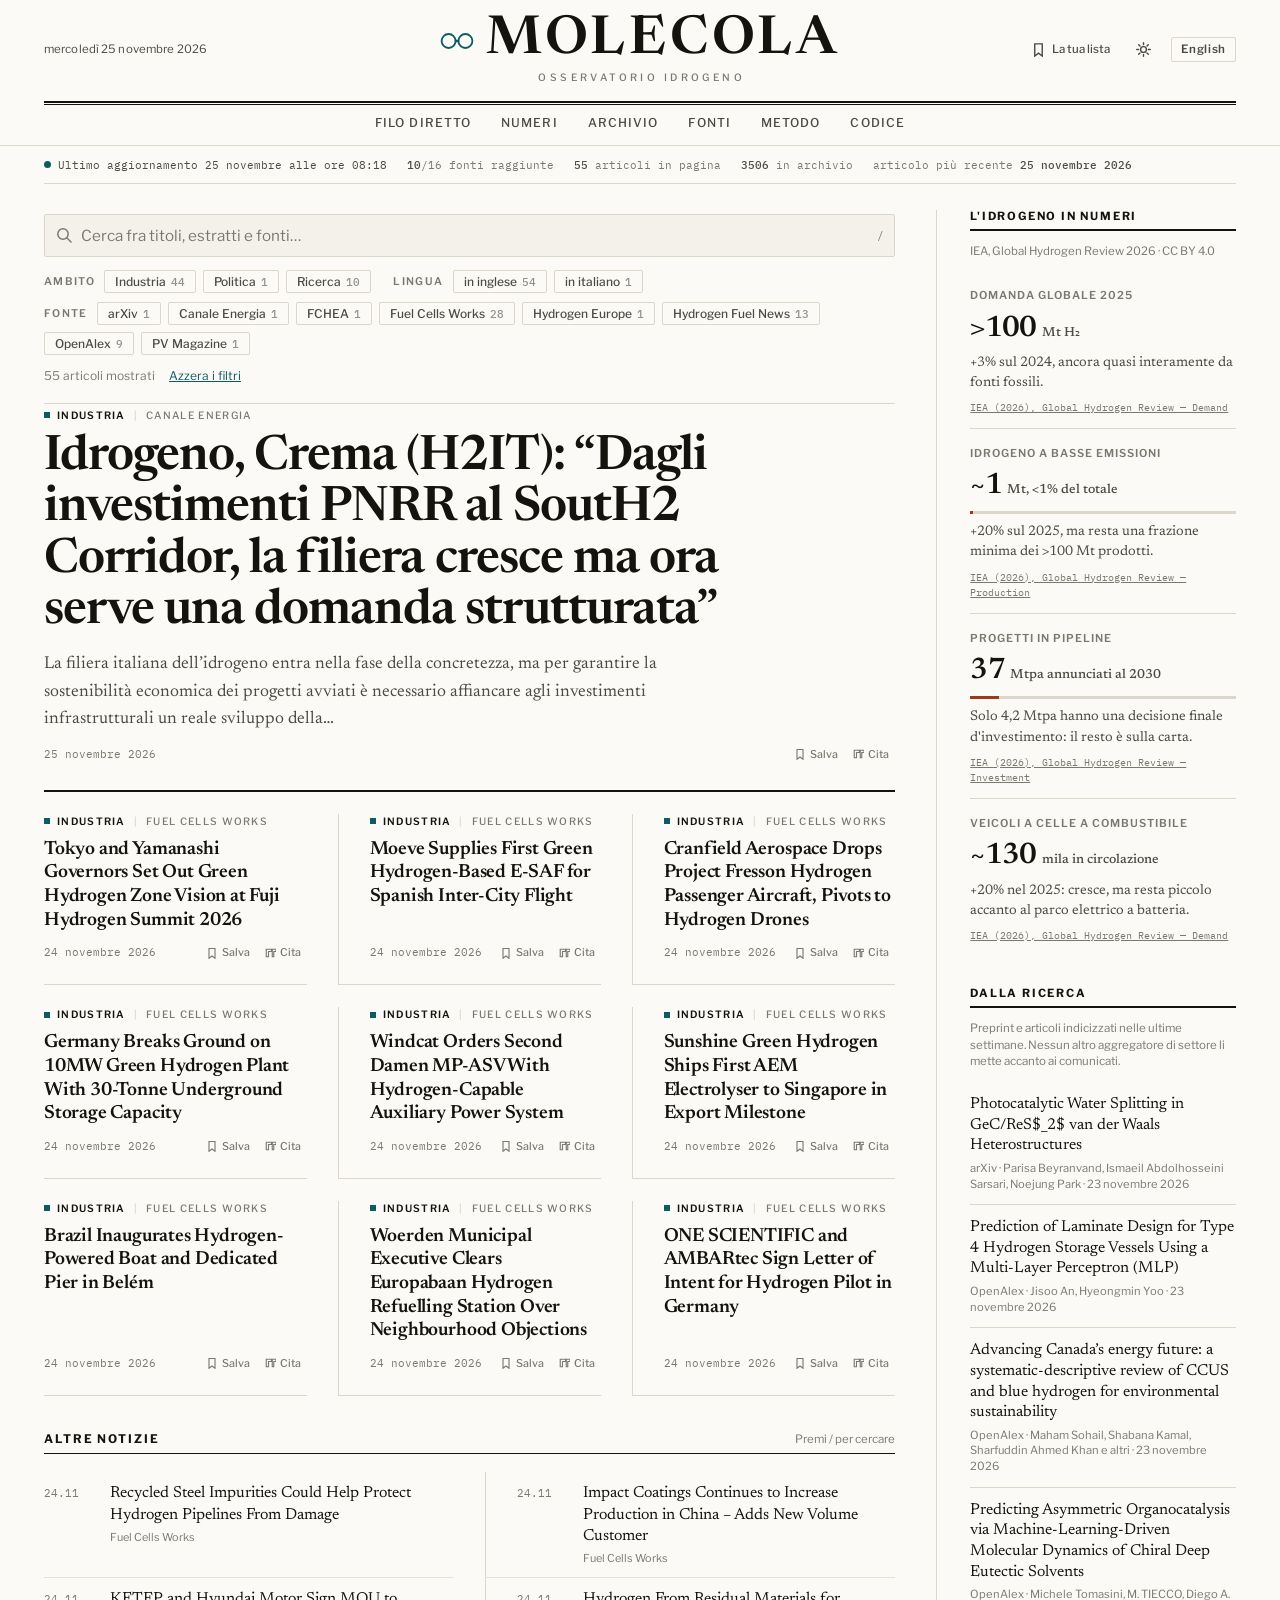
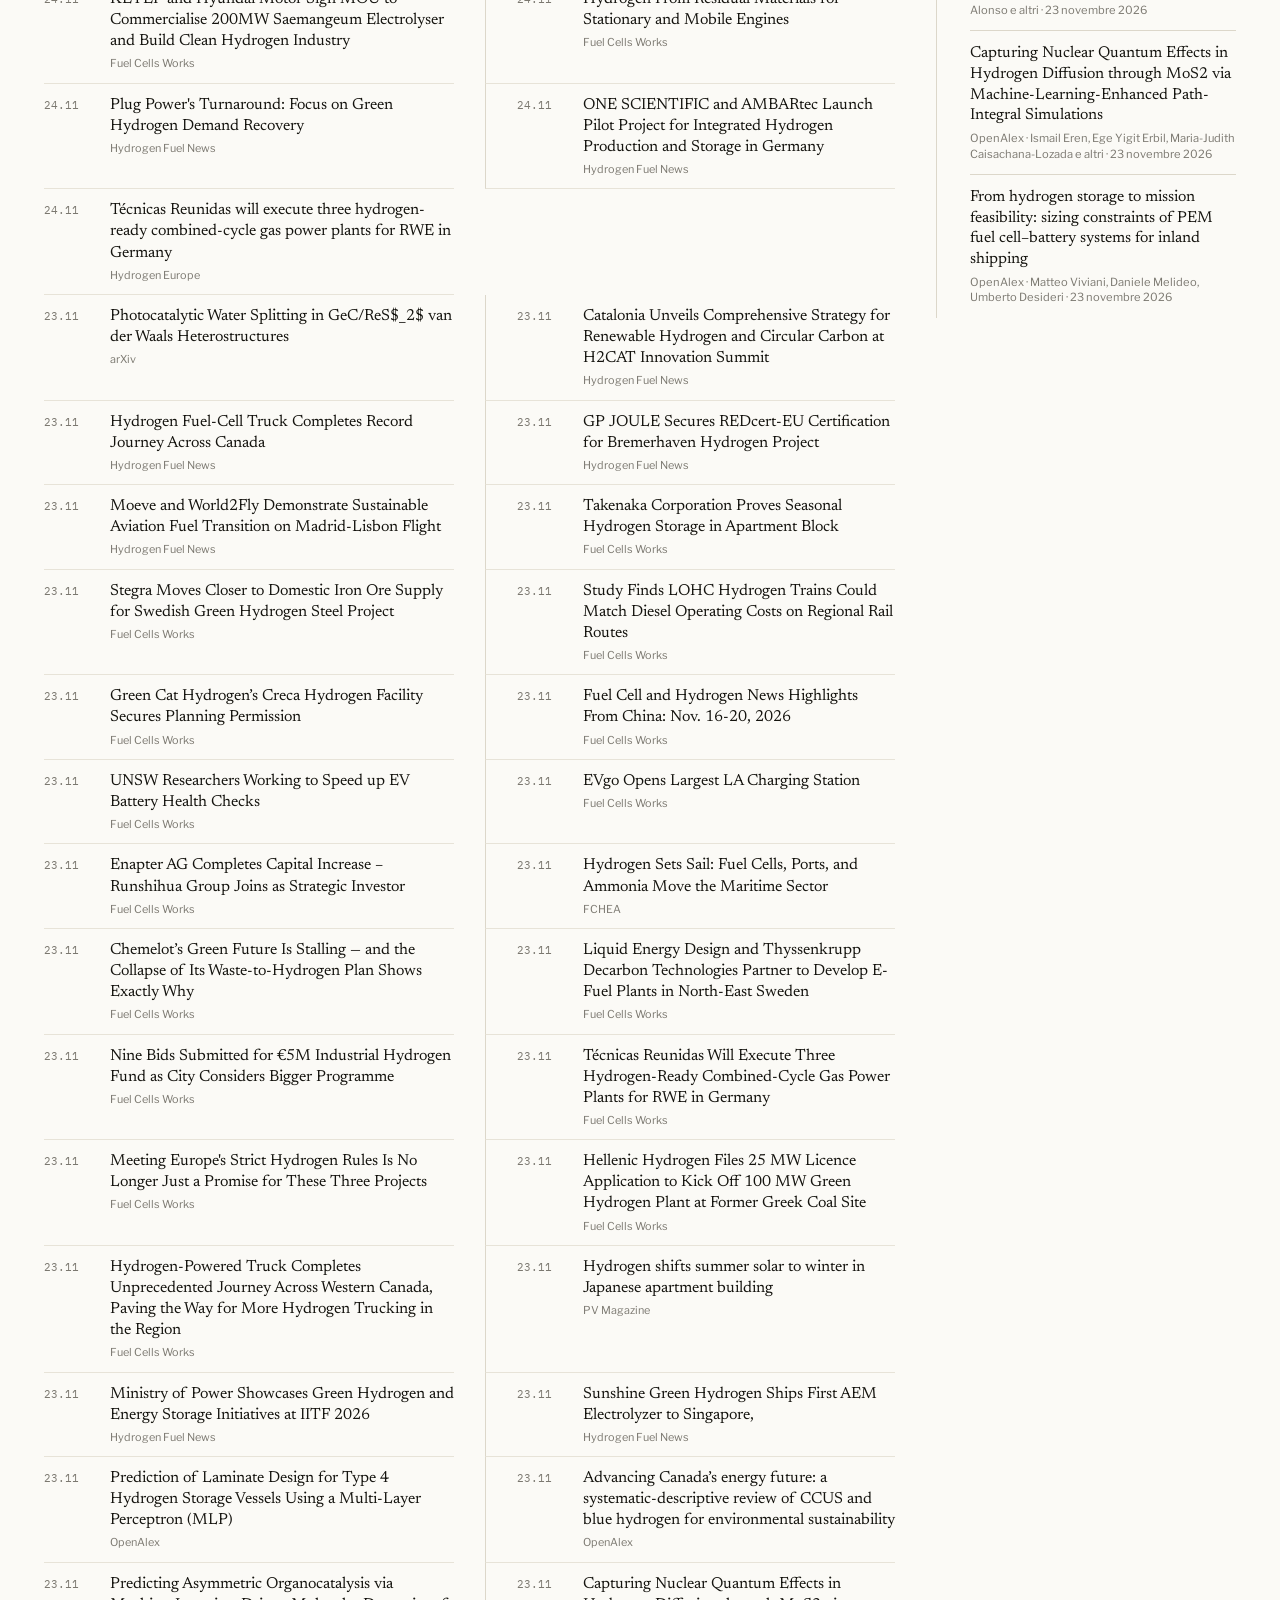
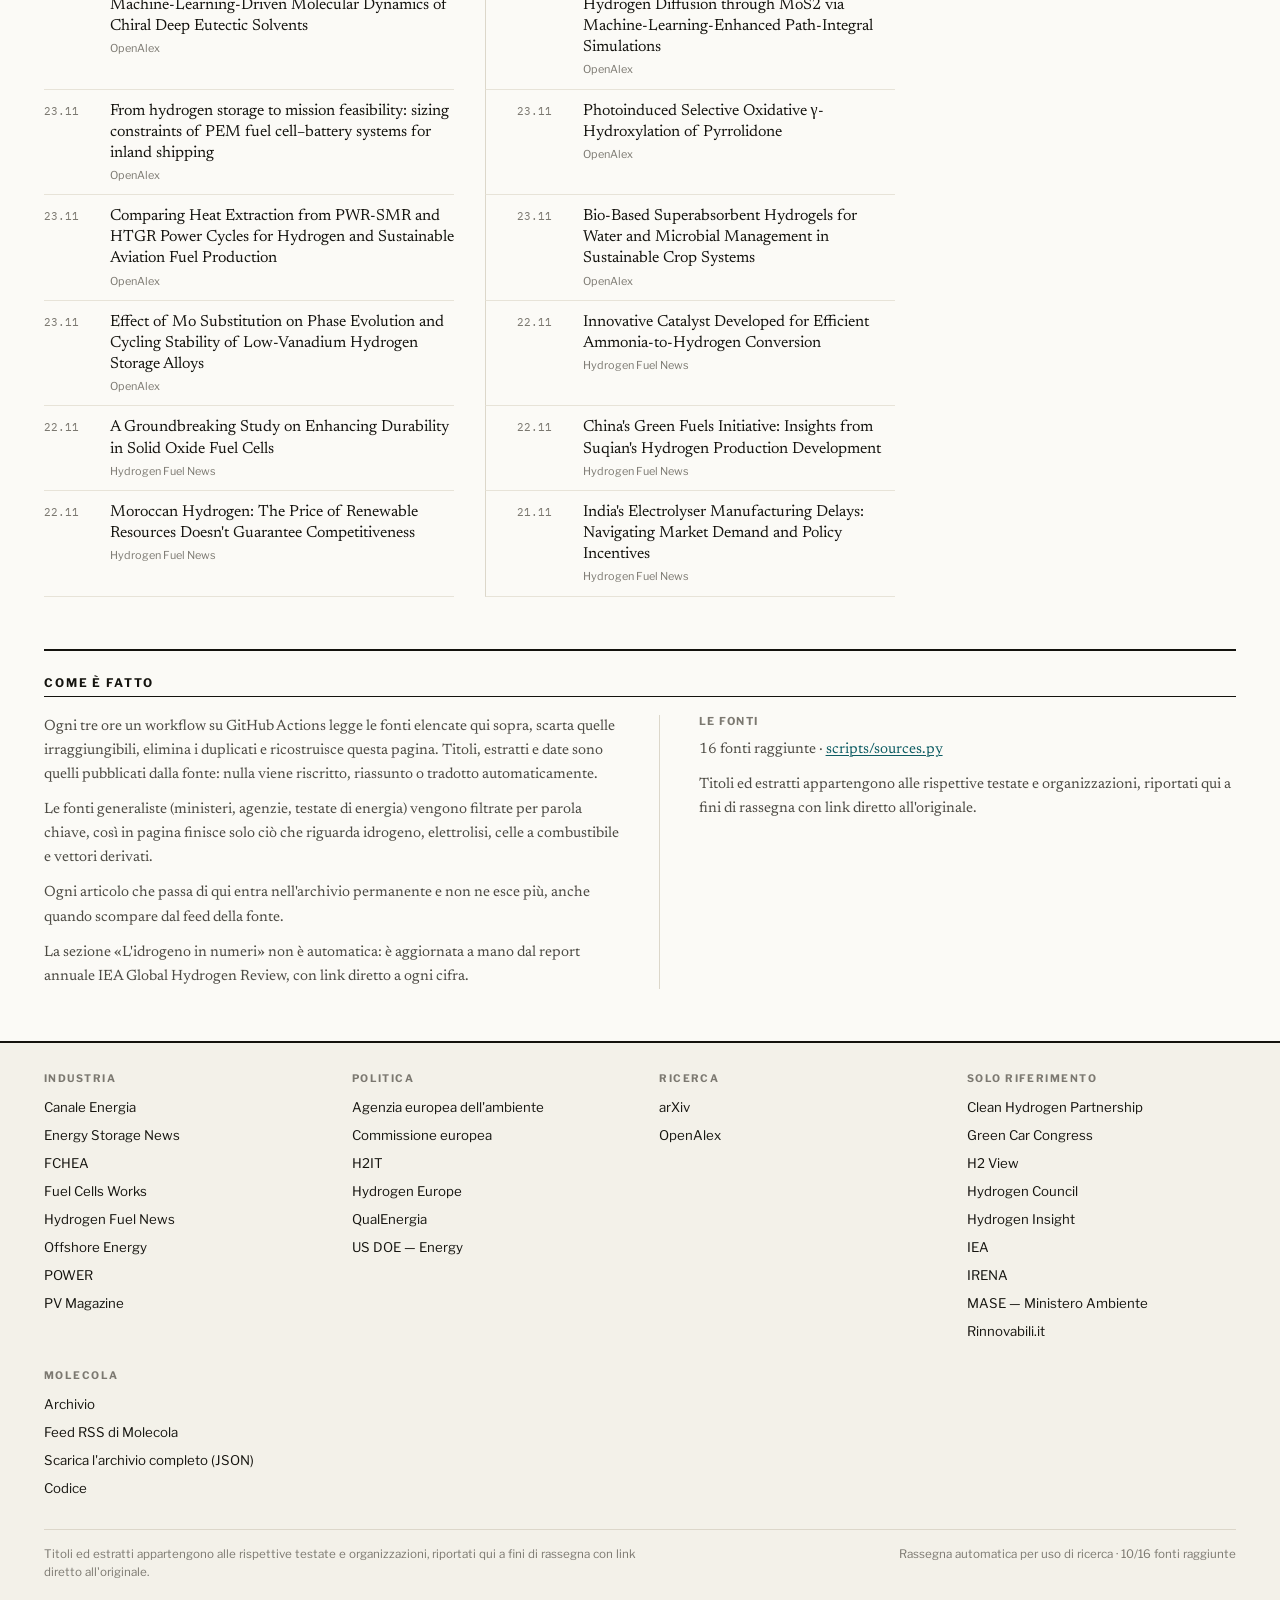
==== index.html @ 1152b5f5 "Aggiornamento automatico" ====
<!DOCTYPE html>
<html lang="it" data-page="home">
<head>
<meta charset="utf-8">
<meta name="viewport" content="width=device-width, initial-scale=1, viewport-fit=cover">
<title>Molecola — Osservatorio idrogeno</title>
<meta name="description" content="Rassegna quotidiana sull&#x27;idrogeno: stampa di settore, fonti istituzionali europee e italiane, preprint di ricerca. Aggregazione automatica, nessun testo generato, link diretto alla fonte.">
<link rel="canonical" href="https://deltadidirac30.github.io/molecola/">
<link rel="alternate" hreflang="it" href="https://deltadidirac30.github.io/molecola/">
<link rel="alternate" hreflang="en" href="https://deltadidirac30.github.io/molecola/en/">
<link rel="alternate" hreflang="x-default" href="https://deltadidirac30.github.io/molecola/">
<link rel="alternate" type="application/rss+xml" title="Molecola" href="feed.xml">
<meta property="og:type" content="website">
<meta property="og:site_name" content="Molecola">
<meta property="og:locale" content="it_IT">
<meta property="og:title" content="Molecola — Osservatorio idrogeno">
<meta property="og:description" content="Rassegna quotidiana sull&#x27;idrogeno: stampa di settore, fonti istituzionali europee e italiane, preprint di ricerca. Aggregazione automatica, nessun testo generato, link diretto alla fonte.">
<meta property="og:url" content="https://deltadidirac30.github.io/molecola/">
<meta property="og:image" content="https://deltadidirac30.github.io/molecola/assets/social.svg">
<meta name="twitter:card" content="summary_large_image">
<meta name="twitter:title" content="Molecola — Osservatorio idrogeno">
<meta name="twitter:description" content="Rassegna quotidiana sull&#x27;idrogeno: stampa di settore, fonti istituzionali europee e italiane, preprint di ricerca. Aggregazione automatica, nessun testo generato, link diretto alla fonte.">
<meta name="twitter:image" content="https://deltadidirac30.github.io/molecola/assets/social.svg">
<meta name="theme-color" content="#FBFAF6" media="(prefers-color-scheme: light)">
<meta name="theme-color" content="#131310" media="(prefers-color-scheme: dark)">
<link rel="icon" href="assets/favicon.svg" type="image/svg+xml">
<link rel="preconnect" href="https://fonts.googleapis.com">
<link rel="preconnect" href="https://fonts.gstatic.com" crossorigin>
<link rel="stylesheet" href="https://fonts.googleapis.com/css2?family=Newsreader:ital,opsz,wght@0,6..72,200..700;1,6..72,200..700&family=Libre+Franklin:wght@400;500;600;700&family=IBM+Plex+Mono:wght@400;500&display=swap">
<link rel="stylesheet" href="assets/site.css">
</head>
<body>
<a class="skip-link" href="#main">Vai al contenuto</a>
<div class="sticky-bar" id="sticky">
  <div class="sticky-inner">
    <a class="sticky-name" href="index.html">Molecola</a>
    <div class="sticky-links">
      <button class="ctrl" type="button" data-action="open-drawer" aria-label="La tua lista">
        <svg viewBox="0 0 16 16" fill="none" stroke="currentColor" stroke-width="1.5" stroke-linecap="round" aria-hidden="true"><path d="M4 2h8v13l-4-3-4 3z"/></svg><span>La tua lista</span><span class="saved-count">0</span></button>
      <button class="ctrl" type="button" data-action="theme" aria-label="Cambia tema"><svg viewBox="0 0 16 16" fill="none" stroke="currentColor" stroke-width="1.5" stroke-linecap="round" aria-hidden="true"><circle cx="8" cy="8" r="3.1"/><path d="M8 .8v2M8 13.2v2M.8 8h2M13.2 8h2M2.9 2.9l1.4 1.4M11.7 11.7l1.4 1.4M13.1 2.9l-1.4 1.4M4.3 11.7l-1.4 1.4"/></svg></button>
    </div>
  </div>
</div>

<header class="masthead">
  <div class="wrap">
    <div class="masthead-top">
      <div class="masthead-side left">
        <span class="dateline">mercoledì 25 novembre 2026</span>
      </div>
      <a class="wordmark" href="index.html">
        <span class="wordmark-row">
          <svg class="wordmark-mark" viewBox="0 0 34 24" aria-hidden="true">
            <circle cx="8.6" cy="12" r="7" fill="none" stroke="currentColor" stroke-width="1.8"/>
            <circle cx="25.4" cy="12" r="7" fill="none" stroke="currentColor" stroke-width="1.8"/>
            <path d="M15.9 12h2.2" stroke="currentColor" stroke-width="2.6" stroke-linecap="round"/>
          </svg>
          <span class="wordmark-name">Molecola</span>
        </span>
        <span class="wordmark-sub">Osservatorio idrogeno</span>
      </a>
      <div class="masthead-side right">
        <button class="ctrl" type="button" data-action="open-drawer">
          <svg viewBox="0 0 16 16" fill="none" stroke="currentColor" stroke-width="1.5" stroke-linecap="round" aria-hidden="true"><path d="M4 2h8v13l-4-3-4 3z"/></svg><span>La tua lista</span><span class="saved-count">0</span></button>
        <button class="ctrl" type="button" data-action="theme" aria-label="Cambia tema"><svg viewBox="0 0 16 16" fill="none" stroke="currentColor" stroke-width="1.5" stroke-linecap="round" aria-hidden="true"><circle cx="8" cy="8" r="3.1"/><path d="M8 .8v2M8 13.2v2M.8 8h2M13.2 8h2M2.9 2.9l1.4 1.4M11.7 11.7l1.4 1.4M13.1 2.9l-1.4 1.4M4.3 11.7l-1.4 1.4"/></svg></button>
        <a class="lang-switch" href="en/index.html" title="Read this page in English">English</a>
      </div>
    </div>
    <div class="masthead-rule"></div>
    <nav class="nav" aria-label="Filo diretto">
        <a href="#wire">Filo diretto</a>
        <a href="#numeri">Numeri</a>
        <a href="archivio/index.html">Archivio</a>
        <a href="#fonti">Fonti</a>
        <a href="#metodo">Metodo</a>
        <a href="https://github.com/deltadidirac30/molecola" target="_blank" rel="noopener">Codice</a>
    </nav>
  </div>
</header>

<div class="wrap"><div class="status">
  <span class="status-live"><span class="live-dot" aria-hidden="true"></span>
    Ultimo aggiornamento
    <time datetime="2026-11-25T08:18:12+00:00" data-localtime>25 novembre 2026 · 08:18 UTC</time></span>
  <span><b>10</b>/16 fonti raggiunte</span>
  <span><b>55</b> articoli in pagina</span>
  <span><b>3506</b> in archivio</span>
  <span>articolo più recente <b>25 novembre 2026</b></span>
  
</div></div>
<main id="main">
  <div class="wrap">
    <div class="front">
      <div id="wire">
        <div class="controls">
  <div class="search-row">
    <svg viewBox="0 0 16 16" fill="none" stroke="currentColor" stroke-width="1.5" stroke-linecap="round" aria-hidden="true"><circle cx="7" cy="7" r="5.2"/><path d="M11 11l4 4"/></svg>
    <input class="search-input" id="search" type="search" autocomplete="off"
           placeholder="Cerca fra titoli, estratti e fonti…" aria-label="Cerca nel filo diretto">
    <span class="search-hint">/</span>
  </div>
  <div class="filters">
    <div class="filter-group"><span class="kicker">Ambito</span><button class="chip" type="button" data-dim="category" data-value="industria" aria-pressed="false">Industria<span class="n">44</span></button><button class="chip" type="button" data-dim="category" data-value="politica" aria-pressed="false">Politica<span class="n">1</span></button><button class="chip" type="button" data-dim="category" data-value="ricerca" aria-pressed="false">Ricerca<span class="n">10</span></button></div>
    <div class="filter-group"><span class="kicker">Lingua</span><button class="chip" type="button" data-dim="lang" data-value="en" aria-pressed="false">in inglese<span class="n">54</span></button><button class="chip" type="button" data-dim="lang" data-value="it" aria-pressed="false">in italiano<span class="n">1</span></button></div>
  </div>
  <div class="filters" style="margin-top:9px">
    <div class="filter-group"><span class="kicker">Fonte</span><button class="chip" type="button" data-dim="source" data-value="arxiv" aria-pressed="false">arXiv<span class="n">1</span></button><button class="chip" type="button" data-dim="source" data-value="canale-energia" aria-pressed="false">Canale Energia<span class="n">1</span></button><button class="chip" type="button" data-dim="source" data-value="fchea" aria-pressed="false">FCHEA<span class="n">1</span></button><button class="chip" type="button" data-dim="source" data-value="fuel-cells-works" aria-pressed="false">Fuel Cells Works<span class="n">28</span></button><button class="chip" type="button" data-dim="source" data-value="hydrogen-europe" aria-pressed="false">Hydrogen Europe<span class="n">1</span></button><button class="chip" type="button" data-dim="source" data-value="hydrogen-fuel-news" aria-pressed="false">Hydrogen Fuel News<span class="n">13</span></button><button class="chip" type="button" data-dim="source" data-value="openalex" aria-pressed="false">OpenAlex<span class="n">9</span></button><button class="chip" type="button" data-dim="source" data-value="pv-magazine" aria-pressed="false">PV Magazine<span class="n">1</span></button></div>
  </div>
  <p class="result-line">
    <span id="result-count">55 articoli mostrati</span>
    <button type="button" data-action="reset-filters">Azzera i filtri</button>
  </p>
</div>
        <div id="filterable">
          <article class="lead" id="item-75ba34f65e915d85" data-id="75ba34f65e915d85" data-searchable data-category="industria" data-source="canale-energia" data-source-name="Canale Energia" data-lang="it" data-date="2026-11-25T07:12:33+00:00" data-title="idrogeno, crema (h2it): “dagli investimenti pnrr al south2 corridor, la filiera cresce ma ora serve una domanda strutturata”">
  <p class="story-kicker"><span class="cat">Industria</span><span class="sep">|</span><span class="src">Canale Energia</span></p>
  <h2><a href="https://www.canaleenergia.com/rubriche/scenari/idrogeno-crema-h2it-investimenti-pnrr-south2-corridor-filiera-cresce-ora-serve-domanda-strutturata/" data-role="title" target="_blank" rel="noopener">Idrogeno, Crema (H2IT): “Dagli investimenti PNRR al SoutH2 Corridor, la filiera cresce ma ora serve una domanda strutturata”</a></h2>
  <p class="excerpt">La filiera italiana dell’idrogeno entra nella fase della concretezza, ma per garantire la sostenibilità economica dei progetti avviati è necessario affiancare agli investimenti infrastrutturali un reale sviluppo della…</p>
  <div class="story-meta"><span>25 novembre 2026</span><span class="story-actions"><button class="act" type="button" data-action="save" aria-pressed="false" title="Salva nella tua lista (resta su questo browser)"><svg viewBox="0 0 16 16" fill="none" stroke="currentColor" stroke-width="1.5" stroke-linecap="round" aria-hidden="true"><path d="M4 2h8v13l-4-3-4 3z"/></svg><span>Salva</span></button><button class="act" type="button" data-action="cite" title="Copia la citazione negli appunti"><svg viewBox="0 0 16 16" fill="none" stroke="currentColor" stroke-width="1.5" stroke-linecap="round" aria-hidden="true"><path d="M3 3h7v3H6v7H3z"/><path d="M11 3h5v3h-3v7h-2z"/></svg><span>Cita</span></button></span></div>
</article>
          <div class="stories">
            <article class="story" id="item-bd9f8968fe4c417e" data-id="bd9f8968fe4c417e" data-searchable data-category="industria" data-source="fuel-cells-works" data-source-name="Fuel Cells Works" data-lang="en" data-date="2026-11-24T18:03:49+00:00" data-title="tokyo and yamanashi governors set out green hydrogen zone vision at fuji hydrogen summit 2026">
  <p class="story-kicker"><span class="cat">Industria</span><span class="sep">|</span><span class="src">Fuel Cells Works</span></p>
  <h3><a href="https://fuelcellsworks.com/2026/11/23/h2/tokyo-and-yamanashi-governors-set-out-green-hydrogen-zone-vision-at-fuji-hydrogen-summit-2026" data-role="title" target="_blank" rel="noopener">Tokyo and Yamanashi Governors Set Out Green Hydrogen Zone Vision at Fuji Hydrogen Summit 2026</a></h3>
  
  <div class="story-meta"><span>24 novembre 2026</span><span class="story-actions"><button class="act" type="button" data-action="save" aria-pressed="false" title="Salva nella tua lista (resta su questo browser)"><svg viewBox="0 0 16 16" fill="none" stroke="currentColor" stroke-width="1.5" stroke-linecap="round" aria-hidden="true"><path d="M4 2h8v13l-4-3-4 3z"/></svg><span>Salva</span></button><button class="act" type="button" data-action="cite" title="Copia la citazione negli appunti"><svg viewBox="0 0 16 16" fill="none" stroke="currentColor" stroke-width="1.5" stroke-linecap="round" aria-hidden="true"><path d="M3 3h7v3H6v7H3z"/><path d="M11 3h5v3h-3v7h-2z"/></svg><span>Cita</span></button></span></div>
</article><article class="story" id="item-6e82e236bb1e1a45" data-id="6e82e236bb1e1a45" data-searchable data-category="industria" data-source="fuel-cells-works" data-source-name="Fuel Cells Works" data-lang="en" data-date="2026-11-24T17:49:00+00:00" data-title="moeve supplies first green hydrogen-based e-saf for spanish inter-city flight">
  <p class="story-kicker"><span class="cat">Industria</span><span class="sep">|</span><span class="src">Fuel Cells Works</span></p>
  <h3><a href="https://fuelcellsworks.com/2026/11/24/h2/moeve-supplies-first-green-hydrogen-based-e-saf-for-spanish-inter-city-flight" data-role="title" target="_blank" rel="noopener">Moeve Supplies First Green Hydrogen-Based E-SAF for Spanish Inter-City Flight</a></h3>
  
  <div class="story-meta"><span>24 novembre 2026</span><span class="story-actions"><button class="act" type="button" data-action="save" aria-pressed="false" title="Salva nella tua lista (resta su questo browser)"><svg viewBox="0 0 16 16" fill="none" stroke="currentColor" stroke-width="1.5" stroke-linecap="round" aria-hidden="true"><path d="M4 2h8v13l-4-3-4 3z"/></svg><span>Salva</span></button><button class="act" type="button" data-action="cite" title="Copia la citazione negli appunti"><svg viewBox="0 0 16 16" fill="none" stroke="currentColor" stroke-width="1.5" stroke-linecap="round" aria-hidden="true"><path d="M3 3h7v3H6v7H3z"/><path d="M11 3h5v3h-3v7h-2z"/></svg><span>Cita</span></button></span></div>
</article><article class="story" id="item-93506dec6b748d24" data-id="93506dec6b748d24" data-searchable data-category="industria" data-source="fuel-cells-works" data-source-name="Fuel Cells Works" data-lang="en" data-date="2026-11-24T17:05:18+00:00" data-title="cranfield aerospace drops project fresson hydrogen passenger aircraft, pivots to hydrogen drones">
  <p class="story-kicker"><span class="cat">Industria</span><span class="sep">|</span><span class="src">Fuel Cells Works</span></p>
  <h3><a href="https://fuelcellsworks.com/2026/11/24/h2/cranfield-aerospace-drops-project-fresson-hydrogen-passenger-aircraft-pivots-to-hydrogen-drones" data-role="title" target="_blank" rel="noopener">Cranfield Aerospace Drops Project Fresson Hydrogen Passenger Aircraft, Pivots to Hydrogen Drones</a></h3>
  
  <div class="story-meta"><span>24 novembre 2026</span><span class="story-actions"><button class="act" type="button" data-action="save" aria-pressed="false" title="Salva nella tua lista (resta su questo browser)"><svg viewBox="0 0 16 16" fill="none" stroke="currentColor" stroke-width="1.5" stroke-linecap="round" aria-hidden="true"><path d="M4 2h8v13l-4-3-4 3z"/></svg><span>Salva</span></button><button class="act" type="button" data-action="cite" title="Copia la citazione negli appunti"><svg viewBox="0 0 16 16" fill="none" stroke="currentColor" stroke-width="1.5" stroke-linecap="round" aria-hidden="true"><path d="M3 3h7v3H6v7H3z"/><path d="M11 3h5v3h-3v7h-2z"/></svg><span>Cita</span></button></span></div>
</article><article class="story" id="item-57890149b05a2f0e" data-id="57890149b05a2f0e" data-searchable data-category="industria" data-source="fuel-cells-works" data-source-name="Fuel Cells Works" data-lang="en" data-date="2026-11-24T16:45:53+00:00" data-title="germany breaks ground on 10mw green hydrogen plant with 30-tonne underground storage capacity">
  <p class="story-kicker"><span class="cat">Industria</span><span class="sep">|</span><span class="src">Fuel Cells Works</span></p>
  <h3><a href="https://fuelcellsworks.com/2026/11/19/electrolyzer/germany-breaks-ground-on-10mw-green-hydrogen-plant-with-30-tonne-underground-storage-capacity" data-role="title" target="_blank" rel="noopener">Germany Breaks Ground on 10MW Green Hydrogen Plant With 30-Tonne Underground Storage Capacity</a></h3>
  
  <div class="story-meta"><span>24 novembre 2026</span><span class="story-actions"><button class="act" type="button" data-action="save" aria-pressed="false" title="Salva nella tua lista (resta su questo browser)"><svg viewBox="0 0 16 16" fill="none" stroke="currentColor" stroke-width="1.5" stroke-linecap="round" aria-hidden="true"><path d="M4 2h8v13l-4-3-4 3z"/></svg><span>Salva</span></button><button class="act" type="button" data-action="cite" title="Copia la citazione negli appunti"><svg viewBox="0 0 16 16" fill="none" stroke="currentColor" stroke-width="1.5" stroke-linecap="round" aria-hidden="true"><path d="M3 3h7v3H6v7H3z"/><path d="M11 3h5v3h-3v7h-2z"/></svg><span>Cita</span></button></span></div>
</article><article class="story" id="item-f573adc5e7a0889d" data-id="f573adc5e7a0889d" data-searchable data-category="industria" data-source="fuel-cells-works" data-source-name="Fuel Cells Works" data-lang="en" data-date="2026-11-24T16:30:23+00:00" data-title="windcat orders second damen mp-asv with hydrogen-capable auxiliary power system">
  <p class="story-kicker"><span class="cat">Industria</span><span class="sep">|</span><span class="src">Fuel Cells Works</span></p>
  <h3><a href="https://fuelcellsworks.com/2026/11/24/h2/windcat-orders-second-damen-mp-asv-with-hydrogen-capable-auxiliary-power-system" data-role="title" target="_blank" rel="noopener">Windcat Orders Second Damen MP-ASV With Hydrogen-Capable Auxiliary Power System</a></h3>
  
  <div class="story-meta"><span>24 novembre 2026</span><span class="story-actions"><button class="act" type="button" data-action="save" aria-pressed="false" title="Salva nella tua lista (resta su questo browser)"><svg viewBox="0 0 16 16" fill="none" stroke="currentColor" stroke-width="1.5" stroke-linecap="round" aria-hidden="true"><path d="M4 2h8v13l-4-3-4 3z"/></svg><span>Salva</span></button><button class="act" type="button" data-action="cite" title="Copia la citazione negli appunti"><svg viewBox="0 0 16 16" fill="none" stroke="currentColor" stroke-width="1.5" stroke-linecap="round" aria-hidden="true"><path d="M3 3h7v3H6v7H3z"/><path d="M11 3h5v3h-3v7h-2z"/></svg><span>Cita</span></button></span></div>
</article><article class="story" id="item-dc5998d32ada00de" data-id="dc5998d32ada00de" data-searchable data-category="industria" data-source="fuel-cells-works" data-source-name="Fuel Cells Works" data-lang="en" data-date="2026-11-24T16:25:13+00:00" data-title="sunshine green hydrogen ships first aem electrolyser to singapore in export milestone">
  <p class="story-kicker"><span class="cat">Industria</span><span class="sep">|</span><span class="src">Fuel Cells Works</span></p>
  <h3><a href="https://fuelcellsworks.com/2026/11/24/clean-energy/sunshine-green-hydrogen-ships-first-aem-electrolyser-to-singapore-in-export-milestone" data-role="title" target="_blank" rel="noopener">Sunshine Green Hydrogen Ships First AEM Electrolyser to Singapore in Export Milestone</a></h3>
  
  <div class="story-meta"><span>24 novembre 2026</span><span class="story-actions"><button class="act" type="button" data-action="save" aria-pressed="false" title="Salva nella tua lista (resta su questo browser)"><svg viewBox="0 0 16 16" fill="none" stroke="currentColor" stroke-width="1.5" stroke-linecap="round" aria-hidden="true"><path d="M4 2h8v13l-4-3-4 3z"/></svg><span>Salva</span></button><button class="act" type="button" data-action="cite" title="Copia la citazione negli appunti"><svg viewBox="0 0 16 16" fill="none" stroke="currentColor" stroke-width="1.5" stroke-linecap="round" aria-hidden="true"><path d="M3 3h7v3H6v7H3z"/><path d="M11 3h5v3h-3v7h-2z"/></svg><span>Cita</span></button></span></div>
</article><article class="story" id="item-086d4a7d2b4fbfe3" data-id="086d4a7d2b4fbfe3" data-searchable data-category="industria" data-source="fuel-cells-works" data-source-name="Fuel Cells Works" data-lang="en" data-date="2026-11-24T16:02:10+00:00" data-title="brazil inaugurates hydrogen-powered boat and dedicated pier in belém">
  <p class="story-kicker"><span class="cat">Industria</span><span class="sep">|</span><span class="src">Fuel Cells Works</span></p>
  <h3><a href="https://fuelcellsworks.com/2026/11/24/electrolyzer/brazil-inaugurates-hydrogen-powered-boat-and-dedicated-pier-in-belem" data-role="title" target="_blank" rel="noopener">Brazil Inaugurates Hydrogen-Powered Boat and Dedicated Pier in Belém</a></h3>
  
  <div class="story-meta"><span>24 novembre 2026</span><span class="story-actions"><button class="act" type="button" data-action="save" aria-pressed="false" title="Salva nella tua lista (resta su questo browser)"><svg viewBox="0 0 16 16" fill="none" stroke="currentColor" stroke-width="1.5" stroke-linecap="round" aria-hidden="true"><path d="M4 2h8v13l-4-3-4 3z"/></svg><span>Salva</span></button><button class="act" type="button" data-action="cite" title="Copia la citazione negli appunti"><svg viewBox="0 0 16 16" fill="none" stroke="currentColor" stroke-width="1.5" stroke-linecap="round" aria-hidden="true"><path d="M3 3h7v3H6v7H3z"/><path d="M11 3h5v3h-3v7h-2z"/></svg><span>Cita</span></button></span></div>
</article><article class="story" id="item-5b95eab288826b1b" data-id="5b95eab288826b1b" data-searchable data-category="industria" data-source="fuel-cells-works" data-source-name="Fuel Cells Works" data-lang="en" data-date="2026-11-24T15:52:52+00:00" data-title="woerden municipal executive clears europabaan hydrogen refuelling station over neighbourhood objections">
  <p class="story-kicker"><span class="cat">Industria</span><span class="sep">|</span><span class="src">Fuel Cells Works</span></p>
  <h3><a href="https://fuelcellsworks.com/2026/11/23/electrolyzer/woerden-municipal-executive-clears-europabaan-hydrogen-refuelling-station-over-neighbourhood-objections" data-role="title" target="_blank" rel="noopener">Woerden Municipal Executive Clears Europabaan Hydrogen Refuelling Station Over Neighbourhood Objections</a></h3>
  
  <div class="story-meta"><span>24 novembre 2026</span><span class="story-actions"><button class="act" type="button" data-action="save" aria-pressed="false" title="Salva nella tua lista (resta su questo browser)"><svg viewBox="0 0 16 16" fill="none" stroke="currentColor" stroke-width="1.5" stroke-linecap="round" aria-hidden="true"><path d="M4 2h8v13l-4-3-4 3z"/></svg><span>Salva</span></button><button class="act" type="button" data-action="cite" title="Copia la citazione negli appunti"><svg viewBox="0 0 16 16" fill="none" stroke="currentColor" stroke-width="1.5" stroke-linecap="round" aria-hidden="true"><path d="M3 3h7v3H6v7H3z"/><path d="M11 3h5v3h-3v7h-2z"/></svg><span>Cita</span></button></span></div>
</article><article class="story" id="item-a0286188224b4f83" data-id="a0286188224b4f83" data-searchable data-category="industria" data-source="fuel-cells-works" data-source-name="Fuel Cells Works" data-lang="en" data-date="2026-11-24T15:42:16+00:00" data-title="one scientific and ambartec sign letter of intent for hydrogen pilot in germany">
  <p class="story-kicker"><span class="cat">Industria</span><span class="sep">|</span><span class="src">Fuel Cells Works</span></p>
  <h3><a href="https://fuelcellsworks.com/2026/11/19/h2/one-scientific-and-ambartec-sign-letter-of-intent-for-hydrogen-pilot-in-germany" data-role="title" target="_blank" rel="noopener">ONE SCIENTIFIC and AMBARtec Sign Letter of Intent for Hydrogen Pilot in Germany</a></h3>
  
  <div class="story-meta"><span>24 novembre 2026</span><span class="story-actions"><button class="act" type="button" data-action="save" aria-pressed="false" title="Salva nella tua lista (resta su questo browser)"><svg viewBox="0 0 16 16" fill="none" stroke="currentColor" stroke-width="1.5" stroke-linecap="round" aria-hidden="true"><path d="M4 2h8v13l-4-3-4 3z"/></svg><span>Salva</span></button><button class="act" type="button" data-action="cite" title="Copia la citazione negli appunti"><svg viewBox="0 0 16 16" fill="none" stroke="currentColor" stroke-width="1.5" stroke-linecap="round" aria-hidden="true"><path d="M3 3h7v3H6v7H3z"/><path d="M11 3h5v3h-3v7h-2z"/></svg><span>Cita</span></button></span></div>
</article>
          </div>
          <div class="section-head" style="margin-top:14px">
            <h2>Altre notizie</h2>
            <span class="note">Premi / per cercare</span>
          </div>
          <h3 class="day-head">Ieri</h3><div class="digest"><article class="digest-item" id="item-419452ceaaf1ba3f" data-id="419452ceaaf1ba3f" data-searchable data-category="industria" data-source="fuel-cells-works" data-source-name="Fuel Cells Works" data-lang="en" data-date="2026-11-24T15:30:47+00:00" data-title="recycled steel impurities could help protect hydrogen pipelines from damage">
  <span class="digest-date">24.11</span>
  <div>
    <p class="digest-title"><a href="https://fuelcellsworks.com/2026/11/22/h2/recycled-steel-impurities-could-help-protect-hydrogen-pipelines-from-damage" data-role="title" target="_blank" rel="noopener">Recycled Steel Impurities Could Help Protect Hydrogen Pipelines From Damage</a></p>
    <span class="digest-src">Fuel Cells Works</span>
  </div>
</article><article class="digest-item" id="item-97239d425e7812e0" data-id="97239d425e7812e0" data-searchable data-category="industria" data-source="fuel-cells-works" data-source-name="Fuel Cells Works" data-lang="en" data-date="2026-11-24T15:25:48+00:00" data-title="impact coatings continues to increase production in china – adds new volume customer">
  <span class="digest-date">24.11</span>
  <div>
    <p class="digest-title"><a href="https://fuelcellsworks.com/2026/11/24/clean-technology/impact-coatings-continues-to-increase-production-in-china-adds-new-volume-cu" data-role="title" target="_blank" rel="noopener">Impact Coatings Continues to Increase Production in China – Adds New Volume Customer</a></p>
    <span class="digest-src">Fuel Cells Works</span>
  </div>
</article><article class="digest-item" id="item-013eebe2f0ac125d" data-id="013eebe2f0ac125d" data-searchable data-category="industria" data-source="fuel-cells-works" data-source-name="Fuel Cells Works" data-lang="en" data-date="2026-11-24T15:03:09+00:00" data-title="ketep and hyundai motor sign mou to commercialise 200mw saemangeum electrolyser and build clean hydrogen industry">
  <span class="digest-date">24.11</span>
  <div>
    <p class="digest-title"><a href="https://fuelcellsworks.com/2026/11/23/h2/ketep-and-hyundai-motor-sign-mou-to-commercialise-200mw-saemangeum-electrolyser-and-build-clean-hydrogen-industry" data-role="title" target="_blank" rel="noopener">KETEP and Hyundai Motor Sign MOU to Commercialise 200MW Saemangeum Electrolyser and Build Clean Hydrogen Industry</a></p>
    <span class="digest-src">Fuel Cells Works</span>
  </div>
</article><article class="digest-item" id="item-b8ed0e4aaaeb42eb" data-id="b8ed0e4aaaeb42eb" data-searchable data-category="industria" data-source="fuel-cells-works" data-source-name="Fuel Cells Works" data-lang="en" data-date="2026-11-24T14:17:08+00:00" data-title="hydrogen from residual materials for stationary and mobile engines">
  <span class="digest-date">24.11</span>
  <div>
    <p class="digest-title"><a href="https://fuelcellsworks.com/2026/11/10/h2/hydrogen-from-residual-materials-for-stationary-and-mobile-engines" data-role="title" target="_blank" rel="noopener">Hydrogen From Residual Materials for Stationary and Mobile Engines</a></p>
    <span class="digest-src">Fuel Cells Works</span>
  </div>
</article><article class="digest-item" id="item-f618a1e57b4e878f" data-id="f618a1e57b4e878f" data-searchable data-category="industria" data-source="hydrogen-fuel-news" data-source-name="Hydrogen Fuel News" data-lang="en" data-date="2026-11-24T11:08:19+00:00" data-title="plug power&#x27;s turnaround: focus on green hydrogen demand recovery">
  <span class="digest-date">24.11</span>
  <div>
    <p class="digest-title"><a href="http://www.hydrogenfuelnews.com/plug-power-s-turnaround-focus-on-green-hydrogen-demand-recovery/8577150/" data-role="title" target="_blank" rel="noopener">Plug Power&#x27;s Turnaround: Focus on Green Hydrogen Demand Recovery</a></p>
    <span class="digest-src">Hydrogen Fuel News</span>
  </div>
</article><article class="digest-item" id="item-447e9086f0ca8801" data-id="447e9086f0ca8801" data-searchable data-category="industria" data-source="hydrogen-fuel-news" data-source-name="Hydrogen Fuel News" data-lang="en" data-date="2026-11-24T11:05:54+00:00" data-title="one scientific and ambartec launch pilot project for integrated hydrogen production and storage in germany">
  <span class="digest-date">24.11</span>
  <div>
    <p class="digest-title"><a href="http://www.hydrogenfuelnews.com/one-scientific-and-ambartec-launch-pilot-project-for-integrated-hydrogen-product/8577148/" data-role="title" target="_blank" rel="noopener">ONE SCIENTIFIC and AMBARtec Launch Pilot Project for Integrated Hydrogen Production and Storage in Germany</a></p>
    <span class="digest-src">Hydrogen Fuel News</span>
  </div>
</article><article class="digest-item" id="item-5fc197f420cd4fac" data-id="5fc197f420cd4fac" data-searchable data-category="politica" data-source="hydrogen-europe" data-source-name="Hydrogen Europe" data-lang="en" data-date="2026-11-24T08:50:07+00:00" data-title="técnicas reunidas will execute three hydrogen-ready combined-cycle gas power plants for rwe in germany">
  <span class="digest-date">24.11</span>
  <div>
    <p class="digest-title"><a href="https://hydrogeneurope.eu/tecnicas-reunidas-will-execute-three-hydrogen-ready-combined-cycle-gas-power-plants-for-rwe-in-germany/" data-role="title" target="_blank" rel="noopener">Técnicas Reunidas will execute three hydrogen-ready combined-cycle gas power plants for RWE in Germany</a></p>
    <span class="digest-src">Hydrogen Europe</span>
  </div>
</article></div><h3 class="day-head">Questa settimana</h3><div class="digest"><article class="digest-item" id="item-a300b3711bac5bc3" data-id="a300b3711bac5bc3" data-searchable data-category="ricerca" data-source="arxiv" data-source-name="arXiv" data-lang="en" data-date="2026-11-23T23:02:11+00:00" data-title="photocatalytic water splitting in gec/res$_2$ van der waals heterostructures">
  <span class="digest-date">23.11</span>
  <div>
    <p class="digest-title"><a href="https://arxiv.org/abs/2611.31672v1" data-role="title" target="_blank" rel="noopener">Photocatalytic Water Splitting in GeC/ReS$_2$ van der Waals Heterostructures</a></p>
    <span class="digest-src">arXiv</span>
  </div>
</article><article class="digest-item" id="item-012b02a299ccfc9b" data-id="012b02a299ccfc9b" data-searchable data-category="industria" data-source="hydrogen-fuel-news" data-source-name="Hydrogen Fuel News" data-lang="en" data-date="2026-11-23T22:07:29+00:00" data-title="catalonia unveils comprehensive strategy for renewable hydrogen and circular carbon at h2cat innovation summit">
  <span class="digest-date">23.11</span>
  <div>
    <p class="digest-title"><a href="http://www.hydrogenfuelnews.com/catalonia-unveils-comprehensive-strategy-for-renewable-hydrogen-and-circular-car/8577145/" data-role="title" target="_blank" rel="noopener">Catalonia Unveils Comprehensive Strategy for Renewable Hydrogen and Circular Carbon at H2CAT Innovation Summit</a></p>
    <span class="digest-src">Hydrogen Fuel News</span>
  </div>
</article><article class="digest-item" id="item-d65df91067a43c4a" data-id="d65df91067a43c4a" data-searchable data-category="industria" data-source="hydrogen-fuel-news" data-source-name="Hydrogen Fuel News" data-lang="en" data-date="2026-11-23T22:06:24+00:00" data-title="hydrogen fuel-cell truck completes record journey across canada">
  <span class="digest-date">23.11</span>
  <div>
    <p class="digest-title"><a href="http://www.hydrogenfuelnews.com/hydrogen-fuel-cell-truck-completes-record-journey-across-canada/8577143/" data-role="title" target="_blank" rel="noopener">Hydrogen Fuel-Cell Truck Completes Record Journey Across Canada</a></p>
    <span class="digest-src">Hydrogen Fuel News</span>
  </div>
</article><article class="digest-item" id="item-453a72dbce9672d4" data-id="453a72dbce9672d4" data-searchable data-category="industria" data-source="hydrogen-fuel-news" data-source-name="Hydrogen Fuel News" data-lang="en" data-date="2026-11-23T22:06:13+00:00" data-title="gp joule secures redcert-eu certification for bremerhaven hydrogen project">
  <span class="digest-date">23.11</span>
  <div>
    <p class="digest-title"><a href="http://www.hydrogenfuelnews.com/gp-joule-secures-redcert-eu-certification-for-bremerhaven-hydrogen-project/8577142/" data-role="title" target="_blank" rel="noopener">GP JOULE Secures REDcert-EU Certification for Bremerhaven Hydrogen Project</a></p>
    <span class="digest-src">Hydrogen Fuel News</span>
  </div>
</article><article class="digest-item" id="item-5d96e3ee625ce6d6" data-id="5d96e3ee625ce6d6" data-searchable data-category="industria" data-source="hydrogen-fuel-news" data-source-name="Hydrogen Fuel News" data-lang="en" data-date="2026-11-23T22:05:18+00:00" data-title="moeve and world2fly demonstrate sustainable aviation fuel transition on madrid-lisbon flight">
  <span class="digest-date">23.11</span>
  <div>
    <p class="digest-title"><a href="http://www.hydrogenfuelnews.com/moeve-and-world2fly-demonstrate-sustainable-aviation-fuel-transition-on-madrid-l/8577141/" data-role="title" target="_blank" rel="noopener">Moeve and World2Fly Demonstrate Sustainable Aviation Fuel Transition on Madrid-Lisbon Flight</a></p>
    <span class="digest-src">Hydrogen Fuel News</span>
  </div>
</article><article class="digest-item" id="item-cd75eca1aad19421" data-id="cd75eca1aad19421" data-searchable data-category="industria" data-source="fuel-cells-works" data-source-name="Fuel Cells Works" data-lang="en" data-date="2026-11-23T18:07:51+00:00" data-title="takenaka corporation proves seasonal hydrogen storage in apartment block">
  <span class="digest-date">23.11</span>
  <div>
    <p class="digest-title"><a href="https://fuelcellsworks.com/2026/11/22/electrolyzer/takenaka-corporation-proves-seasonal-hydrogen-storage-in-apartment-block" data-role="title" target="_blank" rel="noopener">Takenaka Corporation Proves Seasonal Hydrogen Storage in Apartment Block</a></p>
    <span class="digest-src">Fuel Cells Works</span>
  </div>
</article><article class="digest-item" id="item-fed9e750f28db144" data-id="fed9e750f28db144" data-searchable data-category="industria" data-source="fuel-cells-works" data-source-name="Fuel Cells Works" data-lang="en" data-date="2026-11-23T18:00:14+00:00" data-title="stegra moves closer to domestic iron ore supply for swedish green hydrogen steel project">
  <span class="digest-date">23.11</span>
  <div>
    <p class="digest-title"><a href="https://fuelcellsworks.com/2026/11/23/h2/stegra-moves-closer-to-domestic-iron-ore-supply-for-swedish-green-hydrogen-steel-project" data-role="title" target="_blank" rel="noopener">Stegra Moves Closer to Domestic Iron Ore Supply for Swedish Green Hydrogen Steel Project</a></p>
    <span class="digest-src">Fuel Cells Works</span>
  </div>
</article><article class="digest-item" id="item-01a1cf54ddb8efb5" data-id="01a1cf54ddb8efb5" data-searchable data-category="industria" data-source="fuel-cells-works" data-source-name="Fuel Cells Works" data-lang="en" data-date="2026-11-23T17:52:18+00:00" data-title="study finds lohc hydrogen trains could match diesel operating costs on regional rail routes">
  <span class="digest-date">23.11</span>
  <div>
    <p class="digest-title"><a href="https://fuelcellsworks.com/2026/11/23/fuel-cells/study-finds-lohc-hydrogen-trains-could-match-diesel-operating-costs-on-regional-rail-routes" data-role="title" target="_blank" rel="noopener">Study Finds LOHC Hydrogen Trains Could Match Diesel Operating Costs on Regional Rail Routes</a></p>
    <span class="digest-src">Fuel Cells Works</span>
  </div>
</article><article class="digest-item" id="item-fe81758cb59b5178" data-id="fe81758cb59b5178" data-searchable data-category="industria" data-source="fuel-cells-works" data-source-name="Fuel Cells Works" data-lang="en" data-date="2026-11-23T17:45:37+00:00" data-title="green cat hydrogen’s creca hydrogen facility secures planning permission">
  <span class="digest-date">23.11</span>
  <div>
    <p class="digest-title"><a href="https://fuelcellsworks.com/2026/11/23/electrolyzer/green-cat-hydrogen-s-creca-hydrogen-facility-secures-planning-permission" data-role="title" target="_blank" rel="noopener">Green Cat Hydrogen’s Creca Hydrogen Facility Secures Planning Permission</a></p>
    <span class="digest-src">Fuel Cells Works</span>
  </div>
</article><article class="digest-item" id="item-12157b5a62ee9bfc" data-id="12157b5a62ee9bfc" data-searchable data-category="industria" data-source="fuel-cells-works" data-source-name="Fuel Cells Works" data-lang="en" data-date="2026-11-23T17:11:56+00:00" data-title="fuel cell and hydrogen news highlights from china: nov. 16-20, 2026">
  <span class="digest-date">23.11</span>
  <div>
    <p class="digest-title"><a href="https://fuelcellsworks.com/2026/11/21/clean-energy/fuel-cell-and-hydrogen-news-highlights-from-china-nov-16-20-2026" data-role="title" target="_blank" rel="noopener">Fuel Cell and Hydrogen News Highlights From China: Nov. 16-20, 2026</a></p>
    <span class="digest-src">Fuel Cells Works</span>
  </div>
</article><article class="digest-item" id="item-ac411dae827c9c41" data-id="ac411dae827c9c41" data-searchable data-category="industria" data-source="fuel-cells-works" data-source-name="Fuel Cells Works" data-lang="en" data-date="2026-11-23T17:09:14+00:00" data-title="unsw researchers working to speed up ev battery health checks">
  <span class="digest-date">23.11</span>
  <div>
    <p class="digest-title"><a href="https://fuelcellsworks.com/2026/11/22/battery/unsw-researchers-working-to-speed-up-ev-battery-health-checks" data-role="title" target="_blank" rel="noopener">UNSW Researchers Working to Speed up EV Battery Health Checks</a></p>
    <span class="digest-src">Fuel Cells Works</span>
  </div>
</article><article class="digest-item" id="item-1e5bdcd37ee4052e" data-id="1e5bdcd37ee4052e" data-searchable data-category="industria" data-source="fuel-cells-works" data-source-name="Fuel Cells Works" data-lang="en" data-date="2026-11-23T17:02:45+00:00" data-title="evgo opens largest la charging station">
  <span class="digest-date">23.11</span>
  <div>
    <p class="digest-title"><a href="https://fuelcellsworks.com/2026/11/22/electric/evgo-opens-largest-la-charging-station" data-role="title" target="_blank" rel="noopener">EVgo Opens Largest LA Charging Station</a></p>
    <span class="digest-src">Fuel Cells Works</span>
  </div>
</article><article class="digest-item" id="item-5c88fbf3ea84efd7" data-id="5c88fbf3ea84efd7" data-searchable data-category="industria" data-source="fuel-cells-works" data-source-name="Fuel Cells Works" data-lang="en" data-date="2026-11-23T17:01:23+00:00" data-title="enapter ag completes capital increase – runshihua group joins as strategic investor">
  <span class="digest-date">23.11</span>
  <div>
    <p class="digest-title"><a href="https://fuelcellsworks.com/2026/11/23/electrolyzer/enapter-ag-completes-capital-increase-runshihua-group-joins-as-strategic-investor" data-role="title" target="_blank" rel="noopener">Enapter AG Completes Capital Increase – Runshihua Group Joins as Strategic Investor</a></p>
    <span class="digest-src">Fuel Cells Works</span>
  </div>
</article><article class="digest-item" id="item-616ebc253dbdc3d4" data-id="616ebc253dbdc3d4" data-searchable data-category="industria" data-source="fchea" data-source-name="FCHEA" data-lang="en" data-date="2026-11-23T16:29:40+00:00" data-title="hydrogen sets sail: fuel cells, ports, and ammonia move the maritime sector">
  <span class="digest-date">23.11</span>
  <div>
    <p class="digest-title"><a href="https://fchea.org/hydrogen-sets-sail-fuel-cells-ports-and-ammonia-move-the-maritime-sector/" data-role="title" target="_blank" rel="noopener">Hydrogen Sets Sail: Fuel Cells, Ports, and Ammonia Move the Maritime Sector</a></p>
    <span class="digest-src">FCHEA</span>
  </div>
</article><article class="digest-item" id="item-faf1011d13b2fe11" data-id="faf1011d13b2fe11" data-searchable data-category="industria" data-source="fuel-cells-works" data-source-name="Fuel Cells Works" data-lang="en" data-date="2026-11-23T15:02:23+00:00" data-title="chemelot’s green future is stalling — and the collapse of its waste-to-hydrogen plan shows exactly why">
  <span class="digest-date">23.11</span>
  <div>
    <p class="digest-title"><a href="https://fuelcellsworks.com/2026/11/22/h2/chemelot-s-green-future-is-stalling-and-the-collapse-of-its-waste-to-hydrogen-plan-shows-exactly-why" data-role="title" target="_blank" rel="noopener">Chemelot’s Green Future Is Stalling — and the Collapse of Its Waste-to-Hydrogen Plan Shows Exactly Why</a></p>
    <span class="digest-src">Fuel Cells Works</span>
  </div>
</article><article class="digest-item" id="item-03155afdb717a5c7" data-id="03155afdb717a5c7" data-searchable data-category="industria" data-source="fuel-cells-works" data-source-name="Fuel Cells Works" data-lang="en" data-date="2026-11-23T14:53:57+00:00" data-title="liquid energy design and thyssenkrupp decarbon technologies partner to develop e-fuel plants in north-east sweden">
  <span class="digest-date">23.11</span>
  <div>
    <p class="digest-title"><a href="https://fuelcellsworks.com/2026/11/23/clean-energy/liquid-energy-design-and-thyssenkrupp-decarbon-technologies-partner-to-develop-e-fuel-plants-in-north-east-sweden" data-role="title" target="_blank" rel="noopener">Liquid Energy Design and Thyssenkrupp Decarbon Technologies Partner to Develop E-Fuel Plants in North-East Sweden</a></p>
    <span class="digest-src">Fuel Cells Works</span>
  </div>
</article><article class="digest-item" id="item-79d80facf244b7e8" data-id="79d80facf244b7e8" data-searchable data-category="industria" data-source="fuel-cells-works" data-source-name="Fuel Cells Works" data-lang="en" data-date="2026-11-23T14:42:58+00:00" data-title="nine bids submitted for €5m industrial hydrogen fund as city considers bigger programme">
  <span class="digest-date">23.11</span>
  <div>
    <p class="digest-title"><a href="https://fuelcellsworks.com/2026/11/22/h2/nine-bids-submitted-for-5m-industrial-hydrogen-fund-as-city-considers-bigger-programme" data-role="title" target="_blank" rel="noopener">Nine Bids Submitted for €5M Industrial Hydrogen Fund as City Considers Bigger Programme</a></p>
    <span class="digest-src">Fuel Cells Works</span>
  </div>
</article><article class="digest-item" id="item-3d9fed61bcefa2eb" data-id="3d9fed61bcefa2eb" data-searchable data-category="industria" data-source="fuel-cells-works" data-source-name="Fuel Cells Works" data-lang="en" data-date="2026-11-23T14:34:09+00:00" data-title="técnicas reunidas will execute three hydrogen-ready combined-cycle gas power plants for rwe in germany">
  <span class="digest-date">23.11</span>
  <div>
    <p class="digest-title"><a href="https://fuelcellsworks.com/2026/11/23/h2/tecnicas-reunidas-will-execute-three-hydrogen-ready-combined-cycle-gas-power-plants-for-rwe-in-germany" data-role="title" target="_blank" rel="noopener">Técnicas Reunidas Will Execute Three Hydrogen-Ready Combined-Cycle Gas Power Plants for RWE in Germany</a></p>
    <span class="digest-src">Fuel Cells Works</span>
  </div>
</article><article class="digest-item" id="item-04910ae21f6a222d" data-id="04910ae21f6a222d" data-searchable data-category="industria" data-source="fuel-cells-works" data-source-name="Fuel Cells Works" data-lang="en" data-date="2026-11-23T14:08:16+00:00" data-title="meeting europe&#x27;s strict hydrogen rules is no longer just a promise for these three projects">
  <span class="digest-date">23.11</span>
  <div>
    <p class="digest-title"><a href="https://fuelcellsworks.com/2026/11/21/h2/meeting-europe-s-strict-hydrogen-rules-is-no-longer-just-a-promise-for-these-three-projects" data-role="title" target="_blank" rel="noopener">Meeting Europe&#x27;s Strict Hydrogen Rules Is No Longer Just a Promise for These Three Projects</a></p>
    <span class="digest-src">Fuel Cells Works</span>
  </div>
</article><article class="digest-item" id="item-bf57670941f13fca" data-id="bf57670941f13fca" data-searchable data-category="industria" data-source="fuel-cells-works" data-source-name="Fuel Cells Works" data-lang="en" data-date="2026-11-23T13:48:36+00:00" data-title="hellenic hydrogen files 25 mw licence application to kick off 100 mw green hydrogen plant at former greek coal site">
  <span class="digest-date">23.11</span>
  <div>
    <p class="digest-title"><a href="https://fuelcellsworks.com/2026/11/21/h2/hellenic-hydrogen-files-25-mw-licence-application-to-kick-off-100-mw-green-hydrogen-plant-at-former-greek-coal-site" data-role="title" target="_blank" rel="noopener">Hellenic Hydrogen Files 25 MW Licence Application to Kick Off 100 MW Green Hydrogen Plant at Former Greek Coal Site</a></p>
    <span class="digest-src">Fuel Cells Works</span>
  </div>
</article><article class="digest-item" id="item-4a718536ef12bd0f" data-id="4a718536ef12bd0f" data-searchable data-category="industria" data-source="fuel-cells-works" data-source-name="Fuel Cells Works" data-lang="en" data-date="2026-11-23T13:33:23+00:00" data-title="hydrogen-powered truck completes unprecedented journey across western canada, paving the way for more hydrogen trucking in the region">
  <span class="digest-date">23.11</span>
  <div>
    <p class="digest-title"><a href="https://fuelcellsworks.com/2026/11/23/fuel-cells/hydrogen-powered-truck-completes-unprecedented-journey-across-western-canada-paving-the-way-for-more-hydrogen-trucking-in-the-region" data-role="title" target="_blank" rel="noopener">Hydrogen-Powered Truck Completes Unprecedented Journey Across Western Canada, Paving the Way for More Hydrogen Trucking in the Region</a></p>
    <span class="digest-src">Fuel Cells Works</span>
  </div>
</article><article class="digest-item" id="item-f5ac16e2092d116e" data-id="f5ac16e2092d116e" data-searchable data-category="industria" data-source="pv-magazine" data-source-name="PV Magazine" data-lang="en" data-date="2026-11-23T09:15:00+00:00" data-title="hydrogen shifts summer solar to winter in japanese apartment building">
  <span class="digest-date">23.11</span>
  <div>
    <p class="digest-title"><a href="https://www.pv-magazine.com/2026/11/23/hydrogen-shifts-summer-solar-to-winter-in-japanese-apartment-building/" data-role="title" target="_blank" rel="noopener">Hydrogen shifts summer solar to winter in Japanese apartment building</a></p>
    <span class="digest-src">PV Magazine</span>
  </div>
</article><article class="digest-item" id="item-1b357960c560c5f3" data-id="1b357960c560c5f3" data-searchable data-category="industria" data-source="hydrogen-fuel-news" data-source-name="Hydrogen Fuel News" data-lang="en" data-date="2026-11-23T09:10:24+00:00" data-title="ministry of power showcases green hydrogen and energy storage initiatives at iitf 2026">
  <span class="digest-date">23.11</span>
  <div>
    <p class="digest-title"><a href="http://www.hydrogenfuelnews.com/ministry-of-power-showcases-green-hydrogen-and-energy-storage-initiatives-at-iit/8577140/" data-role="title" target="_blank" rel="noopener">Ministry of Power Showcases Green Hydrogen and Energy Storage Initiatives at IITF 2026</a></p>
    <span class="digest-src">Hydrogen Fuel News</span>
  </div>
</article><article class="digest-item" id="item-dceb074c039c18d2" data-id="dceb074c039c18d2" data-searchable data-category="industria" data-source="hydrogen-fuel-news" data-source-name="Hydrogen Fuel News" data-lang="en" data-date="2026-11-23T09:06:08+00:00" data-title="sunshine green hydrogen ships first aem electrolyzer to singapore,">
  <span class="digest-date">23.11</span>
  <div>
    <p class="digest-title"><a href="http://www.hydrogenfuelnews.com/sunshine-green-hydrogen-ships-first-aem-electrolyzer-to-singapore-marking-a-mile/8577136/" data-role="title" target="_blank" rel="noopener">Sunshine Green Hydrogen Ships First AEM Electrolyzer to Singapore,</a></p>
    <span class="digest-src">Hydrogen Fuel News</span>
  </div>
</article><article class="digest-item" id="item-de7fbb212fd954cc" data-id="de7fbb212fd954cc" data-searchable data-category="ricerca" data-source="openalex" data-source-name="OpenAlex" data-lang="en" data-date="2026-11-23T00:00:00+00:00" data-title="prediction of laminate design for type 4 hydrogen storage vessels using a multi-layer perceptron (mlp)">
  <span class="digest-date">23.11</span>
  <div>
    <p class="digest-title"><a href="https://doi.org/10.3795/ksme-a.2026.50.11.909" data-role="title" target="_blank" rel="noopener">Prediction of Laminate Design for Type 4 Hydrogen Storage Vessels Using a Multi-Layer Perceptron (MLP)</a></p>
    <span class="digest-src">OpenAlex</span>
  </div>
</article><article class="digest-item" id="item-69566a618f0d69cc" data-id="69566a618f0d69cc" data-searchable data-category="ricerca" data-source="openalex" data-source-name="OpenAlex" data-lang="en" data-date="2026-11-23T00:00:00+00:00" data-title="advancing canada’s energy future: a systematic-descriptive review of ccus and blue hydrogen for environmental sustainability">
  <span class="digest-date">23.11</span>
  <div>
    <p class="digest-title"><a href="https://doi.org/10.20517/cf.2026.109" data-role="title" target="_blank" rel="noopener">Advancing Canada’s energy future: a systematic-descriptive review of CCUS and blue hydrogen for environmental sustainability</a></p>
    <span class="digest-src">OpenAlex</span>
  </div>
</article><article class="digest-item" id="item-d6c69e22c3ce4608" data-id="d6c69e22c3ce4608" data-searchable data-category="ricerca" data-source="openalex" data-source-name="OpenAlex" data-lang="en" data-date="2026-11-23T00:00:00+00:00" data-title="predicting asymmetric organocatalysis via machine-learning-driven molecular dynamics of chiral deep eutectic solvents">
  <span class="digest-date">23.11</span>
  <div>
    <p class="digest-title"><a href="https://doi.org/10.1007/s40820-026-02358-7" data-role="title" target="_blank" rel="noopener">Predicting Asymmetric Organocatalysis via Machine-Learning-Driven Molecular Dynamics of Chiral Deep Eutectic Solvents</a></p>
    <span class="digest-src">OpenAlex</span>
  </div>
</article><article class="digest-item" id="item-bafcc34d7f9722d9" data-id="bafcc34d7f9722d9" data-searchable data-category="ricerca" data-source="openalex" data-source-name="OpenAlex" data-lang="en" data-date="2026-11-23T00:00:00+00:00" data-title="capturing nuclear quantum effects in hydrogen diffusion through mos2 via machine-learning-enhanced path-integral simulations">
  <span class="digest-date">23.11</span>
  <div>
    <p class="digest-title"><a href="https://doi.org/10.1088/2053-1583/aec570" data-role="title" target="_blank" rel="noopener">Capturing Nuclear Quantum Effects in Hydrogen Diffusion through MoS2 via Machine-Learning-Enhanced Path-Integral Simulations</a></p>
    <span class="digest-src">OpenAlex</span>
  </div>
</article><article class="digest-item" id="item-daf0430cb6fc3e2a" data-id="daf0430cb6fc3e2a" data-searchable data-category="ricerca" data-source="openalex" data-source-name="OpenAlex" data-lang="en" data-date="2026-11-23T00:00:00+00:00" data-title="from hydrogen storage to mission feasibility: sizing constraints of pem fuel cell–battery systems for inland shipping">
  <span class="digest-date">23.11</span>
  <div>
    <p class="digest-title"><a href="https://doi.org/10.1016/j.fuel.2026.142315" data-role="title" target="_blank" rel="noopener">From hydrogen storage to mission feasibility: sizing constraints of PEM fuel cell–battery systems for inland shipping</a></p>
    <span class="digest-src">OpenAlex</span>
  </div>
</article><article class="digest-item" id="item-5db692b9f4faa4e8" data-id="5db692b9f4faa4e8" data-searchable data-category="ricerca" data-source="openalex" data-source-name="OpenAlex" data-lang="en" data-date="2026-11-23T00:00:00+00:00" data-title="photoinduced selective oxidative γ-hydroxylation of pyrrolidone">
  <span class="digest-date">23.11</span>
  <div>
    <p class="digest-title"><a href="https://doi.org/10.1021/acs.orglett.6c04638" data-role="title" target="_blank" rel="noopener">Photoinduced Selective Oxidative γ-Hydroxylation of Pyrrolidone</a></p>
    <span class="digest-src">OpenAlex</span>
  </div>
</article><article class="digest-item" id="item-479c2bf7a55332bf" data-id="479c2bf7a55332bf" data-searchable data-category="ricerca" data-source="openalex" data-source-name="OpenAlex" data-lang="en" data-date="2026-11-23T00:00:00+00:00" data-title="comparing heat extraction from pwr-smr and htgr power cycles for hydrogen and sustainable aviation fuel production">
  <span class="digest-date">23.11</span>
  <div>
    <p class="digest-title"><a href="https://doi.org/10.3390/en19235675" data-role="title" target="_blank" rel="noopener">Comparing Heat Extraction from PWR-SMR and HTGR Power Cycles for Hydrogen and Sustainable Aviation Fuel Production</a></p>
    <span class="digest-src">OpenAlex</span>
  </div>
</article><article class="digest-item" id="item-8f5e36883d6a1672" data-id="8f5e36883d6a1672" data-searchable data-category="ricerca" data-source="openalex" data-source-name="OpenAlex" data-lang="en" data-date="2026-11-23T00:00:00+00:00" data-title="bio-based superabsorbent hydrogels for water and microbial management in sustainable crop systems">
  <span class="digest-date">23.11</span>
  <div>
    <p class="digest-title"><a href="https://doi.org/10.3390/gels12121063" data-role="title" target="_blank" rel="noopener">Bio-Based Superabsorbent Hydrogels for Water and Microbial Management in Sustainable Crop Systems</a></p>
    <span class="digest-src">OpenAlex</span>
  </div>
</article><article class="digest-item" id="item-ee41c95ce0d5eb45" data-id="ee41c95ce0d5eb45" data-searchable data-category="ricerca" data-source="openalex" data-source-name="OpenAlex" data-lang="en" data-date="2026-11-23T00:00:00+00:00" data-title="effect of mo substitution on phase evolution and cycling stability of low-vanadium hydrogen storage alloys">
  <span class="digest-date">23.11</span>
  <div>
    <p class="digest-title"><a href="https://doi.org/10.1016/j.ijhydene.2026.158519" data-role="title" target="_blank" rel="noopener">Effect of Mo Substitution on Phase Evolution and Cycling Stability of Low-Vanadium Hydrogen Storage Alloys</a></p>
    <span class="digest-src">OpenAlex</span>
  </div>
</article><article class="digest-item" id="item-ba80336654b571a9" data-id="ba80336654b571a9" data-searchable data-category="industria" data-source="hydrogen-fuel-news" data-source-name="Hydrogen Fuel News" data-lang="en" data-date="2026-11-22T20:06:22+00:00" data-title="innovative catalyst developed for efficient ammonia-to-hydrogen conversion">
  <span class="digest-date">22.11</span>
  <div>
    <p class="digest-title"><a href="http://www.hydrogenfuelnews.com/innovative-catalyst-developed-for-efficient-ammonia-to-hydrogen-conversion/8577134/" data-role="title" target="_blank" rel="noopener">Innovative Catalyst Developed for Efficient Ammonia-to-Hydrogen Conversion</a></p>
    <span class="digest-src">Hydrogen Fuel News</span>
  </div>
</article><article class="digest-item" id="item-820a7e39d3efafaf" data-id="820a7e39d3efafaf" data-searchable data-category="industria" data-source="hydrogen-fuel-news" data-source-name="Hydrogen Fuel News" data-lang="en" data-date="2026-11-22T20:06:20+00:00" data-title="a groundbreaking study on enhancing durability in solid oxide fuel cells">
  <span class="digest-date">22.11</span>
  <div>
    <p class="digest-title"><a href="http://www.hydrogenfuelnews.com/a-groundbreaking-study-on-enhancing-durability-in-solid-oxide-fuel-cells/8577133/" data-role="title" target="_blank" rel="noopener">A Groundbreaking Study on Enhancing Durability in Solid Oxide Fuel Cells</a></p>
    <span class="digest-src">Hydrogen Fuel News</span>
  </div>
</article><article class="digest-item" id="item-c928334b7a4a4ab9" data-id="c928334b7a4a4ab9" data-searchable data-category="industria" data-source="hydrogen-fuel-news" data-source-name="Hydrogen Fuel News" data-lang="en" data-date="2026-11-22T20:05:52+00:00" data-title="china&#x27;s green fuels initiative: insights from suqian&#x27;s hydrogen production development">
  <span class="digest-date">22.11</span>
  <div>
    <p class="digest-title"><a href="http://www.hydrogenfuelnews.com/china-s-green-fuels-initiative-insights-from-suqian-s-hydrogen-production-develo/8577132/" data-role="title" target="_blank" rel="noopener">China&#x27;s Green Fuels Initiative: Insights from Suqian&#x27;s Hydrogen Production Development</a></p>
    <span class="digest-src">Hydrogen Fuel News</span>
  </div>
</article><article class="digest-item" id="item-29495dab122268dc" data-id="29495dab122268dc" data-searchable data-category="industria" data-source="hydrogen-fuel-news" data-source-name="Hydrogen Fuel News" data-lang="en" data-date="2026-11-22T07:07:27+00:00" data-title="moroccan hydrogen: the price of renewable resources doesn&#x27;t guarantee competitiveness">
  <span class="digest-date">22.11</span>
  <div>
    <p class="digest-title"><a href="http://www.hydrogenfuelnews.com/moroccan-hydrogen-the-price-of-renewable-resources-doesn-t-guarantee-competitive/8577130/" data-role="title" target="_blank" rel="noopener">Moroccan Hydrogen: The Price of Renewable Resources Doesn&#x27;t Guarantee Competitiveness</a></p>
    <span class="digest-src">Hydrogen Fuel News</span>
  </div>
</article><article class="digest-item" id="item-2062e9c38e31f6fd" data-id="2062e9c38e31f6fd" data-searchable data-category="industria" data-source="hydrogen-fuel-news" data-source-name="Hydrogen Fuel News" data-lang="en" data-date="2026-11-21T18:10:58+00:00" data-title="india&#x27;s electrolyser manufacturing delays: navigating market demand and policy incentives">
  <span class="digest-date">21.11</span>
  <div>
    <p class="digest-title"><a href="http://www.hydrogenfuelnews.com/india-s-electrolyser-manufacturing-delays-navigating-market-demand-and-policy-in/8577128/" data-role="title" target="_blank" rel="noopener">India&#x27;s Electrolyser Manufacturing Delays: Navigating Market Demand and Policy Incentives</a></p>
    <span class="digest-src">Hydrogen Fuel News</span>
  </div>
</article></div>
        </div>
        <p class="empty-state" id="empty-state">Nessun articolo corrisponde alla ricerca.</p>
      </div>
      <aside class="rail">
        <div class="rail-block" id="numeri">
  <h2>L&#x27;idrogeno in numeri</h2>
  <p class="rail-note">IEA, Global Hydrogen Review 2026 · CC BY 4.0</p>
  <ul class="figures">
<li>
  <span class="fig-label">Domanda globale 2025</span>
  <p class="fig-value">&gt;100<span class="unit">Mt H₂</span></p>
  
  <p class="fig-note">+3% sul 2024, ancora quasi interamente da fonti fossili.</p>
  <span class="fig-cite"><a href="https://www.iea.org/reports/global-hydrogen-review-2026/demand" target="_blank" rel="noopener">IEA (2026), Global Hydrogen Review — Demand</a></span>
</li><li>
  <span class="fig-label">Idrogeno a basse emissioni</span>
  <p class="fig-value">~1<span class="unit">Mt, &lt;1% del totale</span></p>
  <div class="fig-meter"><span style="width:1%"></span></div>
  <p class="fig-note">+20% sul 2025, ma resta una frazione minima dei &gt;100 Mt prodotti.</p>
  <span class="fig-cite"><a href="https://www.iea.org/reports/global-hydrogen-review-2026/production" target="_blank" rel="noopener">IEA (2026), Global Hydrogen Review — Production</a></span>
</li><li>
  <span class="fig-label">Progetti in pipeline</span>
  <p class="fig-value">37<span class="unit">Mtpa annunciati al 2030</span></p>
  <div class="fig-meter"><span style="width:11%"></span></div>
  <p class="fig-note">Solo 4,2 Mtpa hanno una decisione finale d&#x27;investimento: il resto è sulla carta.</p>
  <span class="fig-cite"><a href="https://www.iea.org/reports/global-hydrogen-review-2026/investment-and-innovation" target="_blank" rel="noopener">IEA (2026), Global Hydrogen Review — Investment</a></span>
</li><li>
  <span class="fig-label">Veicoli a celle a combustibile</span>
  <p class="fig-value">~130<span class="unit">mila in circolazione</span></p>
  
  <p class="fig-note">+20% nel 2025: cresce, ma resta piccolo accanto al parco elettrico a batteria.</p>
  <span class="fig-cite"><a href="https://www.iea.org/reports/global-hydrogen-review-2026/demand" target="_blank" rel="noopener">IEA (2026), Global Hydrogen Review — Demand</a></span>
</li>
  </ul>
</div>
        <div class="rail-block" id="ricerca">
  <h2>Dalla ricerca</h2>
  <p class="rail-note">Preprint e articoli indicizzati nelle ultime settimane. Nessun altro aggregatore di settore li mette accanto ai comunicati.</p>
  <ul class="research">
<li>
  <p class="r-title"><a href="#item-a300b3711bac5bc3">Photocatalytic Water Splitting in GeC/ReS$_2$ van der Waals Heterostructures</a></p>
  <p class="r-meta">arXiv · Parisa Beyranvand, Ismaeil Abdolhosseini Sarsari, Noejung Park · 23 novembre 2026</p>
</li><li>
  <p class="r-title"><a href="#item-de7fbb212fd954cc">Prediction of Laminate Design for Type 4 Hydrogen Storage Vessels Using a Multi-Layer Perceptron (MLP)</a></p>
  <p class="r-meta">OpenAlex · Jisoo An, Hyeongmin Yoo · 23 novembre 2026</p>
</li><li>
  <p class="r-title"><a href="#item-69566a618f0d69cc">Advancing Canada’s energy future: a systematic-descriptive review of CCUS and blue hydrogen for environmental sustainability</a></p>
  <p class="r-meta">OpenAlex · Maham Sohail, Shabana Kamal, Sharfuddin Ahmed Khan e altri · 23 novembre 2026</p>
</li><li>
  <p class="r-title"><a href="#item-d6c69e22c3ce4608">Predicting Asymmetric Organocatalysis via Machine-Learning-Driven Molecular Dynamics of Chiral Deep Eutectic Solvents</a></p>
  <p class="r-meta">OpenAlex · Michele Tomasini, M. TIECCO, Diego A. Alonso e altri · 23 novembre 2026</p>
</li><li>
  <p class="r-title"><a href="#item-bafcc34d7f9722d9">Capturing Nuclear Quantum Effects in Hydrogen Diffusion through MoS2 via Machine-Learning-Enhanced Path-Integral Simulations</a></p>
  <p class="r-meta">OpenAlex · Ismail Eren, Ege Yigit Erbil, Maria-Judith Caisachana-Lozada e altri · 23 novembre 2026</p>
</li><li>
  <p class="r-title"><a href="#item-daf0430cb6fc3e2a">From hydrogen storage to mission feasibility: sizing constraints of PEM fuel cell–battery systems for inland shipping</a></p>
  <p class="r-meta">OpenAlex · Matteo Viviani, Daniele Melideo, Umberto Desideri · 23 novembre 2026</p>
</li>
  </ul>
</div>
      </aside>
    </div>
    <section class="band" id="metodo">
  <div class="section-head"><h2>Come è fatto</h2></div>
  <div class="band-grid">
    <div class="prose"><p>Ogni tre ore un workflow su GitHub Actions legge le fonti elencate qui sopra, scarta quelle irraggiungibili, elimina i duplicati e ricostruisce questa pagina. Titoli, estratti e date sono quelli pubblicati dalla fonte: nulla viene riscritto, riassunto o tradotto automaticamente.</p><p>Le fonti generaliste (ministeri, agenzie, testate di energia) vengono filtrate per parola chiave, così in pagina finisce solo ciò che riguarda idrogeno, elettrolisi, celle a combustibile e vettori derivati.</p><p>Ogni articolo che passa di qui entra nell'archivio permanente e non ne esce più, anche quando scompare dal feed della fonte.</p><p>La sezione «L'idrogeno in numeri» non è automatica: è aggiornata a mano dal report annuale IEA Global Hydrogen Review, con link diretto a ogni cifra.</p></div>
    <div class="prose">
      <h3>Le fonti</h3>
      <p>16 fonti raggiunte · <a href="https://github.com/deltadidirac30/molecola/blob/main/scripts/sources.py" target="_blank" rel="noopener">scripts/sources.py</a></p>
      <p>Titoli ed estratti appartengono alle rispettive testate e organizzazioni, riportati qui a fini di rassegna con link diretto all&#x27;originale.</p>
    </div>
  </div>
</section>
  </div>
</main>
<aside class="drawer" id="saved-drawer" aria-hidden="true" aria-label="La tua lista">
  <div class="drawer-head">
    <h2>La tua lista</h2>
    <button class="ctrl" type="button" data-action="close-drawer" aria-label="Chiudi"><svg viewBox="0 0 16 16" fill="none" stroke="currentColor" stroke-width="1.5" stroke-linecap="round" aria-hidden="true"><path d="M3 3l10 10M13 3L3 13"/></svg></button>
  </div>
  <div class="drawer-body" id="saved-body"></div>
  <div class="drawer-foot">
    <button class="btn btn-primary" type="button" data-action="export-csv">Esporta CSV</button>
    <button class="btn" type="button" data-action="export-bib">Esporta BibTeX</button>
    <button class="btn" type="button" data-action="clear-saved">Svuota</button>
    <p class="drawer-note">La lista resta su questo browser: non viene inviata da nessuna parte.</p>
  </div>
</aside>

<footer class="site-footer" id="fonti">
  <div class="wrap">
    <div class="footer-grid">
      <div>
        <h3>Industria</h3>
        <ul class="footer-links">
        <li><a href="https://www.canaleenergia.com" target="_blank" rel="noopener">Canale Energia</a></li>
        <li><a href="https://www.energy-storage.news/tag/hydrogen/" target="_blank" rel="noopener">Energy Storage News</a></li>
        <li><a href="https://fchea.org" target="_blank" rel="noopener">FCHEA</a></li>
        <li><a href="https://fuelcellsworks.com" target="_blank" rel="noopener">Fuel Cells Works</a></li>
        <li><a href="https://www.hydrogenfuelnews.com" target="_blank" rel="noopener">Hydrogen Fuel News</a></li>
        <li><a href="https://www.offshore-energy.biz/tag/hydrogen/" target="_blank" rel="noopener">Offshore Energy</a></li>
        <li><a href="https://www.powermag.com/category/hydrogen/" target="_blank" rel="noopener">POWER</a></li>
        <li><a href="https://www.pv-magazine.com/tag/hydrogen/" target="_blank" rel="noopener">PV Magazine</a></li>
        </ul>
      </div>
      <div>
        <h3>Politica</h3>
        <ul class="footer-links">
        <li><a href="https://www.eea.europa.eu" target="_blank" rel="noopener">Agenzia europea dell&#x27;ambiente</a></li>
        <li><a href="https://ec.europa.eu/commission/presscorner/home/en" target="_blank" rel="noopener">Commissione europea</a></li>
        <li><a href="https://www.h2it.it" target="_blank" rel="noopener">H2IT</a></li>
        <li><a href="https://hydrogeneurope.eu" target="_blank" rel="noopener">Hydrogen Europe</a></li>
        <li><a href="https://www.qualenergia.it" target="_blank" rel="noopener">QualEnergia</a></li>
        <li><a href="https://www.energy.gov/eere/fuelcells/hydrogen-and-fuel-cell-technologies-office" target="_blank" rel="noopener">US DOE — Energy</a></li>
        </ul>
      </div>
      <div>
        <h3>Ricerca</h3>
        <ul class="footer-links">
        <li><a href="https://arxiv.org" target="_blank" rel="noopener">arXiv</a></li>
        <li><a href="https://openalex.org" target="_blank" rel="noopener">OpenAlex</a></li>
        </ul>
      </div>
      <div>
        <h3>Solo riferimento</h3>
        <ul class="footer-links">
        <li><a href="https://www.clean-hydrogen.europa.eu" target="_blank" rel="noopener" title="nessun RSS pubblico (404 su tutte le varianti)">Clean Hydrogen Partnership</a></li>
        <li><a href="https://www.greencarcongress.com" target="_blank" rel="noopener" title="dominio non piu&#x27; risolvibile">Green Car Congress</a></li>
        <li><a href="https://www.h2-view.com" target="_blank" rel="noopener" title="Cloudflare respinge le richieste automatiche (403)">H2 View</a></li>
        <li><a href="https://hydrogencouncil.com" target="_blank" rel="noopener" title="Cloudflare respinge le richieste automatiche (403)">Hydrogen Council</a></li>
        <li><a href="https://www.hydrogeninsight.com" target="_blank" rel="noopener" title="nessun feed pubblico raggiungibile; il sito serve HTML anche su /rss">Hydrogen Insight</a></li>
        <li><a href="https://www.iea.org/energy-system/low-emission-fuels/hydrogen" target="_blank" rel="noopener" title="Cloudflare respinge le richieste automatiche (403)">IEA</a></li>
        <li><a href="https://www.irena.org" target="_blank" rel="noopener" title="Cloudflare respinge le richieste automatiche (403)">IRENA</a></li>
        <li><a href="https://www.mase.gov.it" target="_blank" rel="noopener" title="Cloudflare respinge le richieste automatiche (403)">MASE — Ministero Ambiente</a></li>
        <li><a href="https://www.rinnovabili.it/tag/idrogeno/" target="_blank" rel="noopener" title="Cloudflare respinge le richieste automatiche (403)">Rinnovabili.it</a></li>
        </ul>
      </div>
      <div>
        <h3>Molecola</h3>
        <ul class="footer-links">
          <li><a href="archivio/index.html">Archivio</a></li>
          <li><a href="feed.xml">Feed RSS di Molecola</a></li>
          <li><a href="data/archive.json">Scarica l&#x27;archivio completo (JSON)</a></li>
          <li><a href="https://github.com/deltadidirac30/molecola" target="_blank" rel="noopener">Codice</a></li>
        </ul>
      </div>
    </div>
    <div class="footer-bottom">
      <p>Titoli ed estratti appartengono alle rispettive testate e organizzazioni, riportati qui a fini di rassegna con link diretto all&#x27;originale.</p>
      <p>Rassegna automatica per uso di ricerca · 10/16 fonti raggiunte</p>
    </div>
  </div>
</footer>

<div class="overlay" id="overlay"></div>
<div class="toast" id="toast" role="status" aria-live="polite"></div>
<script src="assets/site.js" defer></script>
</body>
</html>
---- assets/site.css ----
/* =========================================================================
   Molecola — foglio di stile unico.
   Impostazione da quotidiano: filetti al posto dei riquadri, gerarchia
   costruita con la tipografia, colore usato con parsimonia.
   ========================================================================= */

/* ---------- 1. Variabili ---------- */
:root{
  --paper:        #FBFAF6;
  --paper-2:      #F3F1E9;
  --paper-3:      #EAE7DC;
  --ink:          #14130E;
  --ink-soft:     #4C4A43;
  --ink-faint:    #7B7870;
  --rule:         #DCD7CA;
  --rule-soft:    #E7E3D8;
  --rule-heavy:   #14130E;
  --accent:       #0D5C63;
  --accent-hover: #0A464C;
  --ember:        #9C3A1B;
  --paper-invert: #14130E;
  --ink-invert:   #FBFAF6;
  --selection:    #DCEEF0;

  --serif: "Newsreader", "Iowan Old Style", Georgia, "Times New Roman", serif;
  --sans:  "Libre Franklin", -apple-system, BlinkMacSystemFont, "Segoe UI", Helvetica, Arial, sans-serif;
  --mono:  "IBM Plex Mono", ui-monospace, SFMono-Regular, Menlo, monospace;

  --gutter: clamp(18px, 4vw, 44px);
  --measure: 1320px;
  --rail: 300px;
  --shadow-pop: 0 18px 48px -28px rgba(20,19,14,.45);
}

@media (prefers-color-scheme: dark){
  :root:not([data-theme="light"]){
    --paper:        #131310;
    --paper-2:      #1B1B16;
    --paper-3:      #23231D;
    --ink:          #EFECE2;
    --ink-soft:     #ADA99D;
    --ink-faint:    #837F74;
    --rule:         #302F28;
    --rule-soft:    #262620;
    --rule-heavy:   #6E6A5D;
    --accent:       #55C3CB;
    --accent-hover: #7BD7DE;
    --ember:        #DD7C4F;
    --paper-invert: #EFECE2;
    --ink-invert:   #131310;
    --selection:    #1E4247;
    --shadow-pop: 0 18px 48px -26px rgba(0,0,0,.75);
  }
}
:root[data-theme="dark"]{
  --paper:        #131310;
  --paper-2:      #1B1B16;
  --paper-3:      #23231D;
  --ink:          #EFECE2;
  --ink-soft:     #ADA99D;
  --ink-faint:    #837F74;
  --rule:         #302F28;
  --rule-soft:    #262620;
  --rule-heavy:   #6E6A5D;
  --accent:       #55C3CB;
  --accent-hover: #7BD7DE;
  --ember:        #DD7C4F;
  --paper-invert: #EFECE2;
  --ink-invert:   #131310;
  --selection:    #1E4247;
  --shadow-pop: 0 18px 48px -26px rgba(0,0,0,.75);
}

/* ---------- 2. Base ---------- */
*,*::before,*::after{ box-sizing:border-box; }
html{ background:var(--paper); -webkit-text-size-adjust:100%; scroll-behavior:smooth; }
@media (prefers-reduced-motion: reduce){ html{ scroll-behavior:auto; } }

body{
  margin:0;
  background:var(--paper);
  color:var(--ink);
  font-family:var(--serif);
  font-size:17px;
  line-height:1.5;
  font-synthesis-weight:none;
  -webkit-font-smoothing:antialiased;
  text-rendering:optimizeLegibility;
}
::selection{ background:var(--selection); }
h1,h2,h3,h4{ margin:0; font-weight:600; line-height:1.12; letter-spacing:-.012em; }
p{ margin:0; }
ul{ margin:0; padding:0; list-style:none; }
a{ color:inherit; }
img,svg{ max-width:100%; }
:focus-visible{ outline:2px solid var(--accent); outline-offset:3px; border-radius:1px; }

main [id], section[id], .month-block[id]{ scroll-margin-top:64px; }
.wrap{ max-width:var(--measure); margin:0 auto; padding:0 var(--gutter); }
.mono{ font-family:var(--mono); font-variant-numeric:tabular-nums; }
.sr-only{
  position:absolute; width:1px; height:1px; padding:0; margin:-1px;
  overflow:hidden; clip:rect(0 0 0 0); white-space:nowrap; border:0;
}
.skip-link{
  position:absolute; left:-9999px; top:0; z-index:100;
  background:var(--ink); color:var(--paper); padding:10px 16px;
  font-family:var(--sans); font-size:.85rem;
}
.skip-link:focus{ left:8px; top:8px; }

/* Etichetta piccola maiuscoletta: l'unita' tipografica che tiene insieme
   tutta la pagina (occhielli, intestazioni di sezione, metadati). */
.kicker{
  font-family:var(--sans);
  font-size:.66rem;
  font-weight:600;
  letter-spacing:.13em;
  text-transform:uppercase;
  color:var(--ink-faint);
}

/* ---------- 3. Testata ---------- */
.masthead{ border-bottom:1px solid var(--rule); background:var(--paper); }

.masthead-top{
  display:grid;
  grid-template-columns:1fr auto 1fr;
  align-items:center;
  gap:16px;
  padding:14px 0 4px;
}
.masthead-side{ display:flex; align-items:center; gap:14px; min-width:0; }
.masthead-side.right{ justify-content:flex-end; }
.dateline{
  font-family:var(--sans); font-size:.72rem; color:var(--ink-soft);
  letter-spacing:.01em; text-transform:none;
}
.dateline b{ font-weight:600; color:var(--ink); }

.wordmark{
  display:flex; flex-direction:column; align-items:center; gap:2px;
  text-decoration:none; color:var(--ink);
}
.wordmark-row{ display:flex; align-items:center; gap:12px; }
.wordmark-name{
  font-family:var(--serif);
  font-weight:600;
  font-size:clamp(2rem, 5.2vw, 3.35rem);
  letter-spacing:.07em;
  line-height:1;
  text-transform:uppercase;
}
.wordmark-mark{ width:34px; height:24px; flex:none; color:var(--accent); }
.wordmark-sub{
  font-family:var(--sans); font-size:.63rem; font-weight:500;
  letter-spacing:.34em; text-transform:uppercase; color:var(--ink-faint);
  padding-left:.34em;
}

/* Doppio filetto sotto la testata: la firma visiva del quotidiano. */
.masthead-rule{
  border-top:2px solid var(--rule-heavy);
  border-bottom:1px solid var(--rule-heavy);
  height:4px;
  margin-top:12px;
}

/* Barra di navigazione */
.nav{
  display:flex; align-items:center; justify-content:center;
  gap:clamp(14px, 2.6vw, 30px);
  padding:9px 0;
  overflow-x:auto;
  scrollbar-width:none;
}
.nav::-webkit-scrollbar{ display:none; }
.nav a{
  font-family:var(--sans); font-size:.76rem; font-weight:500;
  letter-spacing:.09em; text-transform:uppercase;
  text-decoration:none; color:var(--ink-soft); white-space:nowrap;
  padding-bottom:2px; border-bottom:2px solid transparent;
}
.nav a:hover{ color:var(--ink); border-bottom-color:var(--ink); }
.nav a[aria-current="page"]{ color:var(--ink); border-bottom-color:var(--ember); }

/* Comandi in testata */
.ctrl{
  display:inline-flex; align-items:center; gap:6px;
  font-family:var(--sans); font-size:.72rem; font-weight:500;
  background:none; border:none; padding:4px 6px; cursor:pointer;
  color:var(--ink-soft); text-decoration:none; border-radius:2px;
}
.ctrl:hover{ color:var(--ink); background:var(--paper-2); }
.ctrl svg{ width:15px; height:15px; flex:none; }
.lang-switch{
  font-family:var(--sans); font-size:.72rem; font-weight:600;
  letter-spacing:.06em; text-decoration:none; color:var(--ink-soft);
  border:1px solid var(--rule); padding:3px 9px; border-radius:2px;
}
.lang-switch:hover{ color:var(--ink); border-color:var(--ink-soft); }
.saved-count{
  font-family:var(--mono); font-size:.66rem; min-width:16px; height:16px;
  padding:0 4px; border-radius:9px; background:var(--ember); color:#fff;
  display:none; align-items:center; justify-content:center; line-height:1;
}
.saved-count.on{ display:inline-flex; }

/* Testata compatta appiccicata in alto quando si scorre */
.sticky-bar{
  position:fixed; top:0; left:0; right:0; z-index:40;
  background:color-mix(in oklab, var(--paper) 93%, transparent);
  backdrop-filter:saturate(1.4) blur(9px);
  border-bottom:1px solid var(--rule);
  transform:translateY(-102%);
  visibility:hidden;                 /* fuori schermo = fuori anche dall'ordine di tabulazione */
  transition:transform .22s ease, visibility .22s;
}
.sticky-bar.on{ transform:none; visibility:visible; }
.sticky-inner{
  display:flex; align-items:center; justify-content:space-between; gap:16px;
  padding:7px 0; max-width:var(--measure); margin:0 auto; padding-left:var(--gutter); padding-right:var(--gutter);
}
.sticky-name{
  font-family:var(--serif); font-weight:600; font-size:1.05rem;
  letter-spacing:.08em; text-transform:uppercase; text-decoration:none; color:var(--ink);
}
.sticky-links{ display:flex; align-items:center; gap:6px; }
@media (prefers-reduced-motion: reduce){ .sticky-bar{ transition:none; } }

/* ---------- 4. Riga di stato ---------- */
.status{
  display:flex; flex-wrap:wrap; align-items:center; gap:6px 20px;
  padding:10px 0;
  border-bottom:1px solid var(--rule);
  font-family:var(--mono); font-size:.71rem; color:var(--ink-faint);
  font-variant-numeric:tabular-nums;
}
.status b{ color:var(--ink-soft); font-weight:500; }
.status-live{ display:inline-flex; align-items:center; gap:7px; color:var(--ink-soft); }
.live-dot{
  width:7px; height:7px; border-radius:50%; background:var(--accent); flex:none;
  animation:pulse 2.6s ease-out infinite;
}
@keyframes pulse{
  0%{   box-shadow:0 0 0 0 color-mix(in oklab, var(--accent) 50%, transparent); }
  70%{  box-shadow:0 0 0 8px color-mix(in oklab, var(--accent) 0%, transparent); }
  100%{ box-shadow:0 0 0 0 color-mix(in oklab, var(--accent) 0%, transparent); }
}
@media (prefers-reduced-motion: reduce){ .live-dot{ animation:none; } }
.status-warn{ color:var(--ember); }

/* ---------- 5. Prima pagina ---------- */
.front{
  display:grid;
  grid-template-columns:minmax(0,1fr) var(--rail);
  gap:0 clamp(26px, 3.2vw, 44px);
  padding:26px 0 8px;
  align-items:start;
}
.rail{
  border-left:1px solid var(--rule);
  padding-left:clamp(24px, 2.6vw, 38px);
  position:sticky; top:14px;
}
@media (max-width: 1040px){
  .front{ grid-template-columns:minmax(0,1fr); }
  .rail{ border-left:none; padding-left:0; position:static; margin-top:34px;
         border-top:2px solid var(--rule-heavy); padding-top:20px; }
}

.section-head{
  display:flex; align-items:baseline; justify-content:space-between; gap:14px;
  border-bottom:1px solid var(--rule-heavy);
  padding-bottom:6px; margin-bottom:18px;
}
.section-head h2{
  font-family:var(--sans); font-size:.74rem; font-weight:700;
  letter-spacing:.16em; text-transform:uppercase; color:var(--ink);
}
.section-head .note{
  font-family:var(--sans); font-size:.72rem; color:var(--ink-faint);
  text-align:right; max-width:46ch; line-height:1.35; font-weight:400;
}
.section-head a{ color:var(--accent); text-decoration:none; }
.section-head a:hover{ text-decoration:underline; }

/* Occhiello dell'articolo */
.story-kicker{
  display:flex; align-items:center; gap:8px; margin-bottom:9px;
  font-family:var(--sans); font-size:.63rem; font-weight:600;
  letter-spacing:.13em; text-transform:uppercase;
}
.story-kicker .cat{ color:var(--ink); }
.story-kicker .cat::before{
  content:""; display:inline-block; width:6px; height:6px; margin-right:7px;
  vertical-align:.06em; background:var(--cat-color, var(--ink-faint));
}
.story-kicker .sep{ color:var(--rule); }
.story-kicker .src{ color:var(--ink-faint); font-weight:500; }
[data-category="industria"]{ --cat-color: var(--accent); }
[data-category="politica"]{  --cat-color: var(--ember); }
[data-category="ricerca"]{   --cat-color: #6B5FA8; }
:root[data-theme="dark"] [data-category="ricerca"],
:root:not([data-theme="light"]) [data-category="ricerca"]{ --cat-color: #A99BE0; }

/* Articolo di apertura */
.lead{ padding-bottom:26px; border-bottom:2px solid var(--rule-heavy); }
.lead h2, .lead h3{
  font-size:clamp(1.85rem, 4.3vw, 3.05rem);
  line-height:1.05;
  letter-spacing:-.02em;
  font-weight:600;
  text-wrap:balance;
  font-variation-settings:"opsz" 48;
}
.lead h2 a, .lead h3 a{ text-decoration:none; }
.lead h2 a:hover, .lead h3 a:hover{ text-decoration:underline; text-decoration-thickness:1.5px; text-underline-offset:4px; }
.lead .excerpt{
  margin-top:14px; font-size:1.09rem; line-height:1.58; color:var(--ink-soft);
  max-width:62ch;
}

/* Griglia degli articoli, con filetti verticali fra le colonne */
.stories{
  display:grid;
  grid-template-columns:repeat(3, minmax(0,1fr));
  column-gap:clamp(20px, 2.4vw, 34px);
  row-gap:0;
  padding-top:22px;
}
.stories .story{
  display:flex; flex-direction:column;
  padding:0 0 22px;
  margin-bottom:22px;
  border-bottom:1px solid var(--rule);
}
.stories .story .excerpt{
  display:-webkit-box; -webkit-box-orient:vertical; -webkit-line-clamp:5; overflow:hidden;
}
.stories .story .story-meta{ margin-top:auto; padding-top:11px; }
.stories .story:nth-child(3n+2),
.stories .story:nth-child(3n+3){
  border-left:1px solid var(--rule);
  padding-left:clamp(20px, 2.4vw, 34px);
}
.story h3{
  font-size:1.19rem; line-height:1.24; letter-spacing:-.01em;
  font-variation-settings:"opsz" 22;
}
.story h3 a{ text-decoration:none; }
.story h3 a:hover{ text-decoration:underline; text-underline-offset:3px; }
.story .excerpt{
  margin-top:8px; font-size:.95rem; line-height:1.52; color:var(--ink-soft);
}
.story.is-hidden, .digest-item.is-hidden, .day-head.is-hidden{ display:none; }

/* Riga metadati e azioni */
.story-meta{
  display:flex; flex-wrap:wrap; align-items:center; gap:4px 12px;
  margin-top:11px;
  font-family:var(--mono); font-size:.69rem; color:var(--ink-faint);
}
.story-actions{ display:flex; gap:2px; margin-left:auto; }
.act{
  background:none; border:none; cursor:pointer; padding:3px 6px; border-radius:2px;
  font-family:var(--sans); font-size:.67rem; font-weight:500; color:var(--ink-faint);
  display:inline-flex; align-items:center; gap:4px;
}
.act:hover{ color:var(--ink); background:var(--paper-2); }
.act svg{ width:12px; height:12px; }
.act[aria-pressed="true"]{ color:var(--ember); }
.act[aria-pressed="true"] svg{ fill:currentColor; }
.badge-paywall{
  font-family:var(--sans); font-size:.6rem; font-weight:600; letter-spacing:.08em;
  text-transform:uppercase; color:var(--ink-faint);
  border:1px solid var(--rule); padding:1px 5px; border-radius:2px;
}

/* Elenco fitto per il resto della giornata */
.day-head{
  font-family:var(--sans); font-size:.66rem; font-weight:700; letter-spacing:.15em;
  text-transform:uppercase; color:var(--ink-faint);
  display:flex; align-items:center; gap:10px;
  margin:22px 0 10px; grid-column:1 / -1;
}
.day-head::after{ content:""; flex:1; height:1px; background:var(--rule); }
.digest{
  display:grid; grid-template-columns:repeat(2, minmax(0,1fr));
  column-gap:clamp(20px, 2.4vw, 34px);
}
.digest-item{
  display:grid; grid-template-columns:52px minmax(0,1fr);
  gap:14px; align-items:baseline;
  padding:11px 0; border-bottom:1px solid var(--rule-soft);
}
.digest-item:nth-child(even){ border-left:1px solid var(--rule); padding-left:clamp(20px,2.4vw,34px); }
.digest-date{ font-family:var(--mono); font-size:.7rem; color:var(--ink-faint); }
.digest-title{ font-size:1rem; line-height:1.32; }
.digest-title a{ text-decoration:none; }
.digest-title a:hover{ text-decoration:underline; text-underline-offset:3px; }
.digest-src{
  display:block; margin-top:3px;
  font-family:var(--sans); font-size:.68rem; color:var(--ink-faint);
}

/* ---------- 6. Comandi del filo ---------- */
.controls{ padding:4px 0 18px; border-bottom:1px solid var(--rule); margin-bottom:4px; }
.search-row{ position:relative; display:flex; align-items:center; }
.search-row svg{
  position:absolute; left:12px; width:16px; height:16px; color:var(--ink-faint);
  pointer-events:none;
}
.search-input{
  width:100%; font-family:var(--sans); font-size:.95rem; color:var(--ink);
  background:var(--paper-2); border:1px solid var(--rule);
  padding:11px 92px 11px 36px; border-radius:2px;
}
.search-input::placeholder{ color:var(--ink-faint); }
.search-input:focus{ background:var(--paper); border-color:var(--ink-soft); outline:none; }
.search-hint{
  position:absolute; right:11px; font-family:var(--mono); font-size:.66rem;
  color:var(--ink-faint); pointer-events:none;
}
.search-input:focus + .search-hint{ opacity:0; }

.filters{ display:flex; flex-wrap:wrap; gap:8px 22px; margin-top:13px; align-items:center; }
.filter-group{ display:flex; flex-wrap:wrap; align-items:center; gap:7px; }
.filter-group > .kicker{ margin-right:2px; }
.chip{
  font-family:var(--sans); font-size:.75rem; font-weight:500;
  background:none; border:1px solid var(--rule); border-radius:2px;
  padding:3px 10px; cursor:pointer; color:var(--ink-soft); white-space:nowrap;
}
.chip:hover{ border-color:var(--ink-soft); color:var(--ink); }
.chip[aria-pressed="true"]{
  background:var(--paper-invert); border-color:var(--paper-invert); color:var(--ink-invert);
}
.chip .n{ font-family:var(--mono); font-size:.68rem; opacity:.6; margin-left:5px; }
.result-line{
  display:flex; align-items:center; gap:14px; margin-top:12px;
  font-family:var(--sans); font-size:.75rem; color:var(--ink-faint);
}
.result-line button{
  background:none; border:none; padding:0; cursor:pointer; color:var(--accent);
  font-family:var(--sans); font-size:.75rem; text-decoration:underline;
}
.empty-state{ display:none; padding:34px 0; color:var(--ink-faint); font-size:1rem; }
.empty-state.on{ display:block; }

/* ---------- 7. Colonna laterale ---------- */
.rail-block + .rail-block{ margin-top:32px; }
.rail-block h2{
  font-family:var(--sans); font-size:.7rem; font-weight:700; letter-spacing:.16em;
  text-transform:uppercase; padding-bottom:6px; margin-bottom:12px;
  border-bottom:2px solid var(--rule-heavy);
}
.rail-note{ font-family:var(--sans); font-size:.72rem; color:var(--ink-faint); line-height:1.45; margin-bottom:12px; }

/* Numeri IEA — tabella con filetti, non riquadri */
.figures li{ padding:12px 0; border-bottom:1px solid var(--rule); }
.figures li:last-child{ border-bottom:none; }
.fig-label{
  font-family:var(--sans); font-size:.68rem; font-weight:600; letter-spacing:.09em;
  text-transform:uppercase; color:var(--ink-faint);
}
.fig-value{
  font-family:var(--serif); font-weight:600; font-size:1.85rem; line-height:1.05;
  margin-top:5px; font-variant-numeric:tabular-nums; letter-spacing:-.02em;
}
.fig-value .unit{ font-size:.44em; font-weight:500; color:var(--ink-soft); margin-left:5px; letter-spacing:0; }
.fig-meter{ height:3px; background:var(--rule); margin-top:9px; }
.fig-meter span{ display:block; height:100%; background:var(--ember); min-width:2px; }
.fig-note{ margin-top:8px; font-size:.87rem; line-height:1.45; color:var(--ink-soft); }
.fig-cite{ display:block; margin-top:7px; font-family:var(--mono); font-size:.65rem; color:var(--ink-faint); }
.fig-cite a{ color:inherit; }

/* Ricerca */
.research li{ padding:12px 0; border-bottom:1px solid var(--rule); }
.research li:last-child{ border-bottom:none; }
.research .r-title{ font-size:.99rem; line-height:1.3; }
.research .r-title a{ text-decoration:none; }
.research .r-title a:hover{ text-decoration:underline; text-underline-offset:3px; }
.research .r-meta{
  margin-top:5px; font-family:var(--sans); font-size:.7rem; color:var(--ink-faint);
  line-height:1.4;
}

/* Elenco fonti */
.source-list li{
  display:flex; align-items:baseline; justify-content:space-between; gap:10px;
  padding:7px 0; border-bottom:1px solid var(--rule-soft);
}
.source-list a{ font-family:var(--sans); font-size:.85rem; text-decoration:none; }
.source-list a:hover{ color:var(--accent); }
.source-list .tag{ font-family:var(--mono); font-size:.63rem; color:var(--ink-faint); white-space:nowrap; }

/* ---------- 8. Sezioni a piena larghezza ---------- */
.band{ border-top:2px solid var(--rule-heavy); margin-top:44px; padding-top:26px; }
.band-grid{
  display:grid; grid-template-columns:repeat(auto-fit, minmax(230px, 1fr));
  gap:26px clamp(24px,3vw,42px);
}
.band-grid > div + div{ border-left:1px solid var(--rule); padding-left:clamp(24px,3vw,42px); }
@media (max-width: 720px){
  .band-grid > div + div{ border-left:none; padding-left:0; border-top:1px solid var(--rule); padding-top:22px; }
}
.band-grid h3{
  font-family:var(--sans); font-size:.68rem; font-weight:700; letter-spacing:.14em;
  text-transform:uppercase; color:var(--ink-faint); margin-bottom:11px;
}
.prose p{ font-size:.93rem; line-height:1.62; color:var(--ink-soft); }
.prose p + p{ margin-top:11px; }
.prose a{ color:var(--accent); text-decoration:underline; text-decoration-thickness:.5px; text-underline-offset:2px; }
.prose code{ font-family:var(--mono); font-size:.85em; background:var(--paper-3); padding:1px 5px; }

/* ---------- 9. Archivio ---------- */
.archive-head{ padding:34px 0 22px; border-bottom:2px solid var(--rule-heavy); }
.archive-head h1{
  font-size:clamp(2rem,5vw,3.1rem); letter-spacing:-.02em; font-variation-settings:"opsz" 48;
}
.archive-head .intro{ margin-top:12px; max-width:60ch; color:var(--ink-soft); font-size:1.02rem; line-height:1.55; }
.year-nav{ display:flex; flex-wrap:wrap; gap:8px; margin-top:20px; }
.year-nav a{
  font-family:var(--mono); font-size:.85rem; text-decoration:none;
  border:1px solid var(--rule); padding:5px 13px; color:var(--ink-soft);
}
.year-nav a:hover{ border-color:var(--ink-soft); color:var(--ink); }
.year-nav a[aria-current="page"]{ background:var(--paper-invert); color:var(--ink-invert); border-color:var(--paper-invert); }
.year-nav a .n{ opacity:.55; margin-left:7px; font-size:.75em; }

.month-nav{
  display:flex; flex-wrap:wrap; gap:6px 16px; padding:14px 0;
  border-bottom:1px solid var(--rule); margin-bottom:8px;
  position:sticky; top:0; background:var(--paper); z-index:5;
}
.month-nav a{
  font-family:var(--sans); font-size:.74rem; text-decoration:none; color:var(--ink-soft);
  text-transform:uppercase; letter-spacing:.08em;
}
.month-nav a:hover{ color:var(--ink); }

.month-block{ padding-top:12px; scroll-margin-top:78px; }
.month-block h2{
  font-family:var(--sans); font-size:.72rem; font-weight:700; letter-spacing:.16em;
  text-transform:uppercase; padding-bottom:6px; border-bottom:1px solid var(--rule-heavy);
  display:flex; justify-content:space-between; align-items:baseline;
}
.month-block h2 .n{ font-family:var(--mono); font-weight:400; color:var(--ink-faint); letter-spacing:0; }
.arch-list{ margin-top:4px; }
.arch-item{
  display:grid; grid-template-columns:76px minmax(0,1fr) auto;
  gap:16px; align-items:baseline;
  padding:10px 0; border-bottom:1px solid var(--rule-soft);
}
.arch-item.is-hidden{ display:none; }
.arch-date{ font-family:var(--mono); font-size:.72rem; color:var(--ink-faint); }
.arch-title{ font-size:1.02rem; line-height:1.34; }
.arch-title a{ text-decoration:none; }
.arch-title a:hover{ text-decoration:underline; text-underline-offset:3px; }
.arch-src{ font-family:var(--sans); font-size:.7rem; color:var(--ink-faint); white-space:nowrap; text-align:right; }
@media (max-width: 640px){
  .arch-item{ grid-template-columns:minmax(0,1fr); gap:4px; }
  .arch-src{ text-align:left; }
}

/* ---------- 10. Lista salvati ---------- */
.drawer{
  position:fixed; inset:0 0 0 auto; width:min(430px, 100%); z-index:60;
  background:var(--paper); border-left:1px solid var(--rule);
  box-shadow:var(--shadow-pop);
  transform:translateX(101%); visibility:hidden;
  transition:transform .24s ease, visibility .24s;
  display:flex; flex-direction:column;
}
.drawer.on{ transform:none; visibility:visible; }
@media (prefers-reduced-motion: reduce){ .drawer{ transition:none; } }
.drawer-head{
  display:flex; align-items:center; justify-content:space-between; gap:12px;
  padding:16px var(--gutter); border-bottom:2px solid var(--rule-heavy);
}
.drawer-head h2{ font-family:var(--sans); font-size:.76rem; font-weight:700; letter-spacing:.16em; text-transform:uppercase; }
.drawer-body{ overflow-y:auto; padding:4px var(--gutter) 16px; flex:1; }
.drawer-foot{
  border-top:1px solid var(--rule); padding:13px var(--gutter);
  display:flex; flex-wrap:wrap; gap:9px; align-items:center;
}
.drawer-note{ font-family:var(--sans); font-size:.7rem; color:var(--ink-faint); flex-basis:100%; }
.btn{
  font-family:var(--sans); font-size:.75rem; font-weight:500; cursor:pointer;
  background:none; border:1px solid var(--rule); padding:6px 12px; color:var(--ink-soft);
  border-radius:2px; text-decoration:none;
}
.btn:hover{ border-color:var(--ink-soft); color:var(--ink); }
.btn-primary{ background:var(--paper-invert); border-color:var(--paper-invert); color:var(--ink-invert); }
.btn-primary:hover{ opacity:.86; color:var(--ink-invert); }
.saved-item{ padding:12px 0; border-bottom:1px solid var(--rule-soft); }
.saved-item .t{ font-size:.98rem; line-height:1.32; }
.saved-item .t a{ text-decoration:none; }
.saved-item .t a:hover{ text-decoration:underline; }
.saved-item .m{ margin-top:5px; font-family:var(--sans); font-size:.69rem; color:var(--ink-faint); display:flex; justify-content:space-between; gap:10px; }
.saved-item .m button{ background:none; border:none; cursor:pointer; color:var(--ember); font-family:var(--sans); font-size:.69rem; padding:0; }
.overlay{
  position:fixed; inset:0; background:rgba(20,19,14,.34); z-index:55;
  opacity:0; pointer-events:none; transition:opacity .2s ease;
}
.overlay.on{ opacity:1; pointer-events:auto; }

.toast{
  position:fixed; left:50%; bottom:26px; transform:translate(-50%, 16px);
  background:var(--paper-invert); color:var(--ink-invert);
  font-family:var(--sans); font-size:.8rem; padding:9px 18px; border-radius:2px;
  opacity:0; pointer-events:none; transition:opacity .18s ease, transform .18s ease;
  z-index:70; box-shadow:var(--shadow-pop);
}
.toast.on{ opacity:1; transform:translate(-50%, 0); }

/* ---------- 11. Piede ---------- */
.site-footer{
  margin-top:52px; border-top:2px solid var(--rule-heavy);
  background:var(--paper-2); padding:30px 0 42px;
}
.footer-grid{
  display:grid; grid-template-columns:repeat(auto-fit, minmax(210px,1fr));
  gap:24px clamp(24px,3vw,44px);
}
.footer-grid h3{
  font-family:var(--sans); font-size:.65rem; font-weight:700; letter-spacing:.14em;
  text-transform:uppercase; color:var(--ink-faint); margin-bottom:10px;
}
.footer-grid a{ text-decoration:none; }
.footer-grid a:hover{ color:var(--accent); }
.footer-links li{ padding:4px 0; font-family:var(--sans); font-size:.83rem; }
.footer-bottom{
  margin-top:26px; padding-top:16px; border-top:1px solid var(--rule);
  display:flex; flex-wrap:wrap; gap:10px 26px; justify-content:space-between;
  font-family:var(--sans); font-size:.73rem; color:var(--ink-faint); line-height:1.5;
}
.footer-bottom p{ max-width:74ch; }

/* ---------- 12. Adattamento a schermi stretti ---------- */
@media (max-width: 900px){
  .stories{ grid-template-columns:repeat(2, minmax(0,1fr)); }
  .stories .story:nth-child(3n+2), .stories .story:nth-child(3n+3){
    border-left:none; padding-left:0;
  }
  .stories .story:nth-child(2n){ border-left:1px solid var(--rule); padding-left:clamp(18px,2.4vw,28px); }
}
@media (max-width: 620px){
  body{ font-size:16px; }
  /* La riga di stato su mobile tiene solo cio' che serve davvero. */
  .status{ gap:4px 14px; }
  .status span:nth-of-type(n+4){ display:none; }
  /* I filtri per fonte scorrono in orizzontale invece di occupare tre righe. */
  .filters .filter-group:last-child{ flex-wrap:nowrap; overflow-x:auto; scrollbar-width:none;
    padding-bottom:4px; -webkit-overflow-scrolling:touch; }
  .filters .filter-group:last-child::-webkit-scrollbar{ display:none; }
  .masthead-top{ grid-template-columns:1fr; gap:10px; padding-top:11px; }
  .masthead-side{ justify-content:center; }
  .masthead-side.left{ order:2; }
  .masthead-side.right{ order:3; justify-content:center; }
  .wordmark{ order:1; }
  .wordmark-name{ font-size:2.1rem; letter-spacing:.05em; }
  .nav{ justify-content:flex-start; gap:18px; }
  .stories{ grid-template-columns:minmax(0,1fr); }
  .stories .story:nth-child(2n){ border-left:none; padding-left:0; }
  .digest{ grid-template-columns:minmax(0,1fr); }
  .digest-item:nth-child(even){ border-left:none; padding-left:0; }
  .digest-item{ grid-template-columns:46px minmax(0,1fr); gap:11px; }
  .lead h2, .lead h3{ font-size:1.75rem; }
  .search-input{ padding-right:14px; }
  .search-hint{ display:none; }
  .month-nav{ position:static; }
  .month-block{ scroll-margin-top:16px; }
}

/* ---------- 13. Stampa ---------- */
@media print{
  .nav, .controls, .sticky-bar, .drawer, .overlay, .toast,
  .story-actions, .ctrl, .lang-switch{ display:none !important; }
  body{ background:#fff; color:#000; font-size:11pt; }
  .front{ grid-template-columns:1fr; }
  .rail{ border-left:none; padding-left:0; }
  a{ text-decoration:none; color:#000; }
  .story h3 a::after{ content:" (" attr(href) ")"; font-size:8pt; color:#555; word-break:break-all; }
}

.digest + .day-head{ margin-top:26px; }
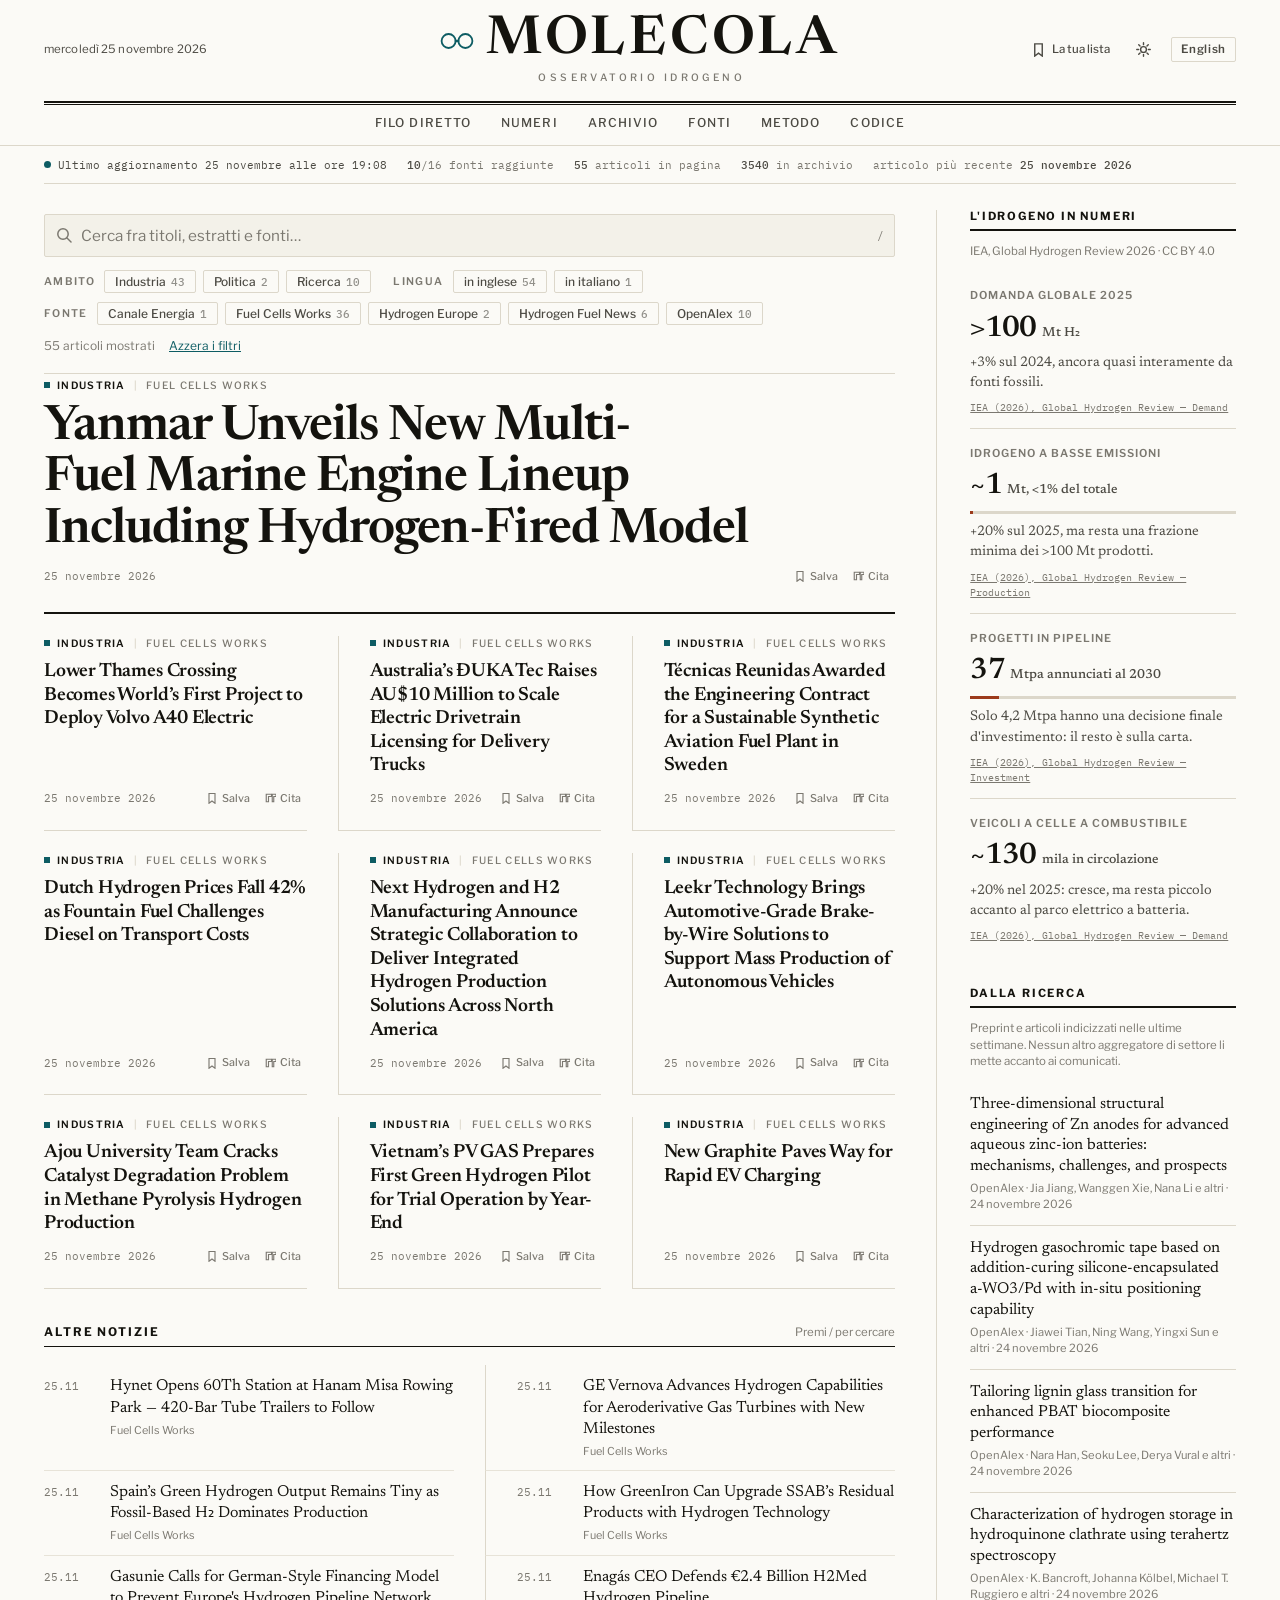
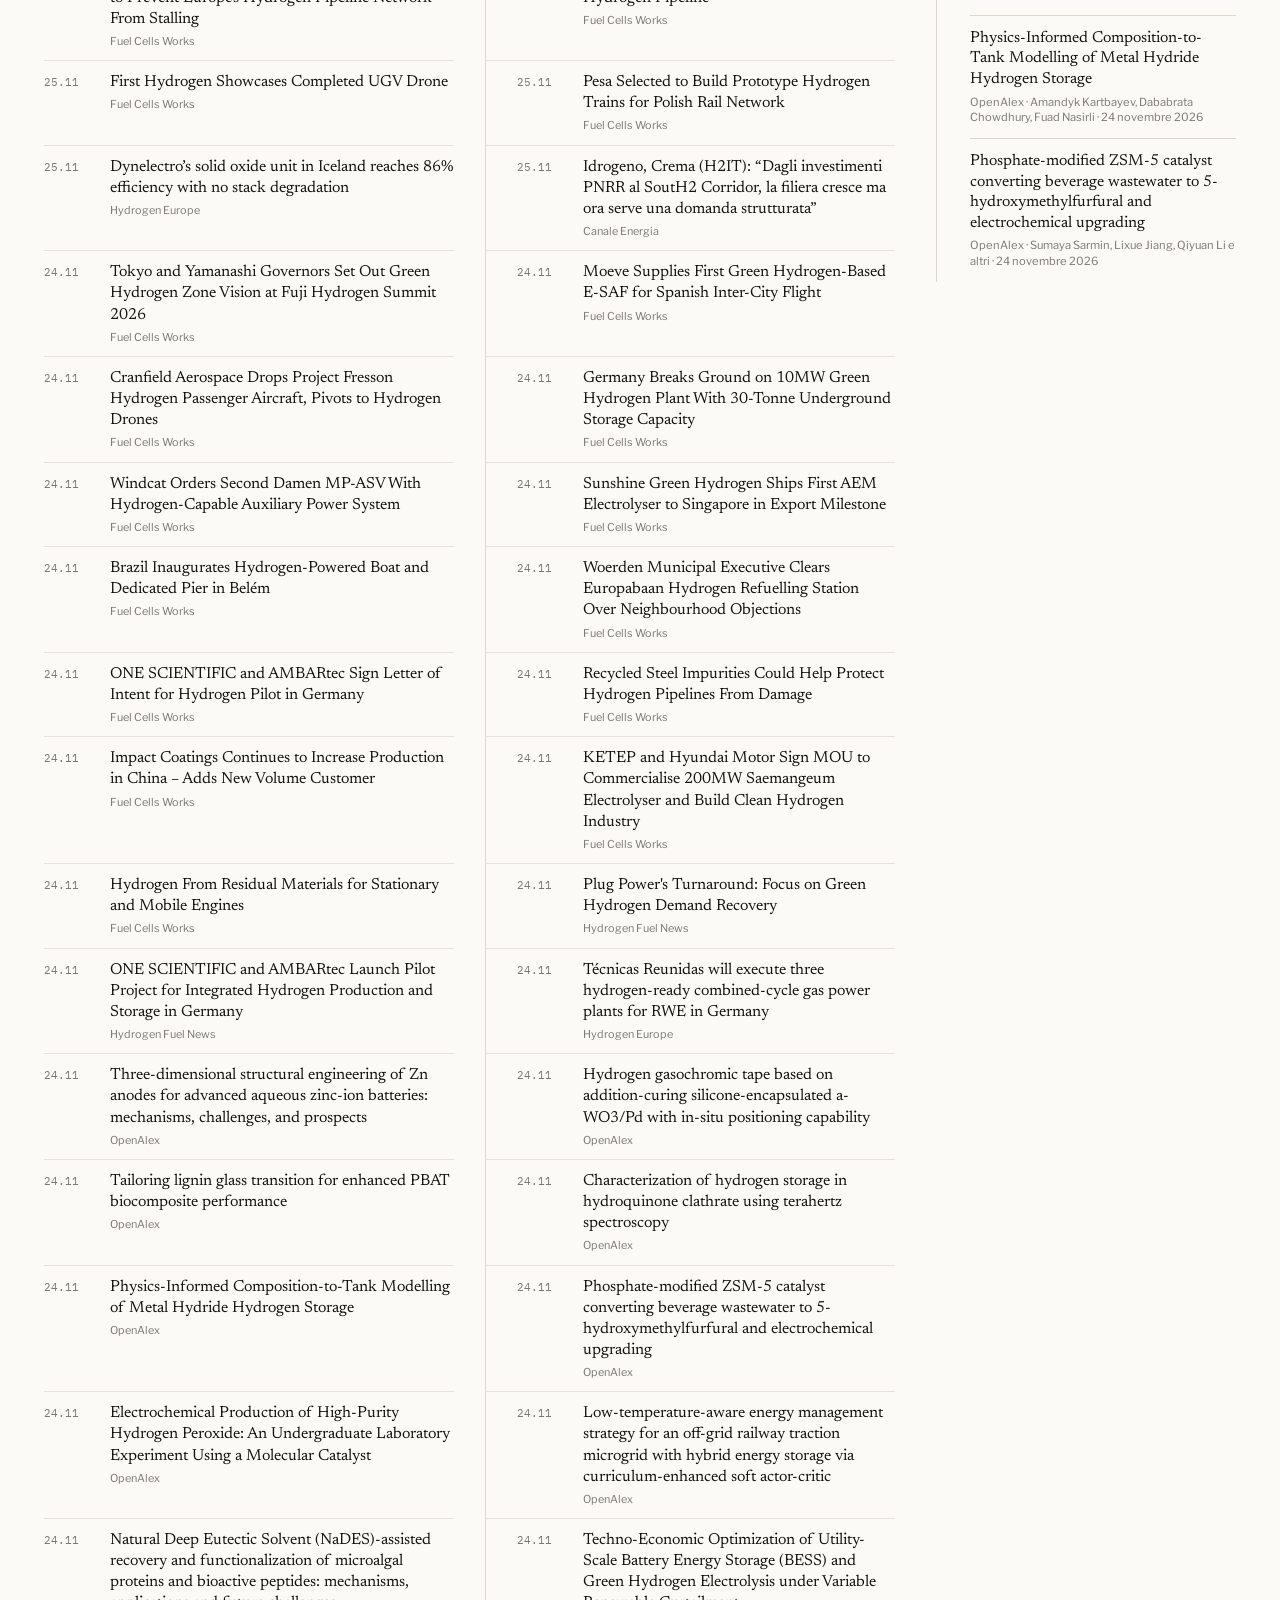
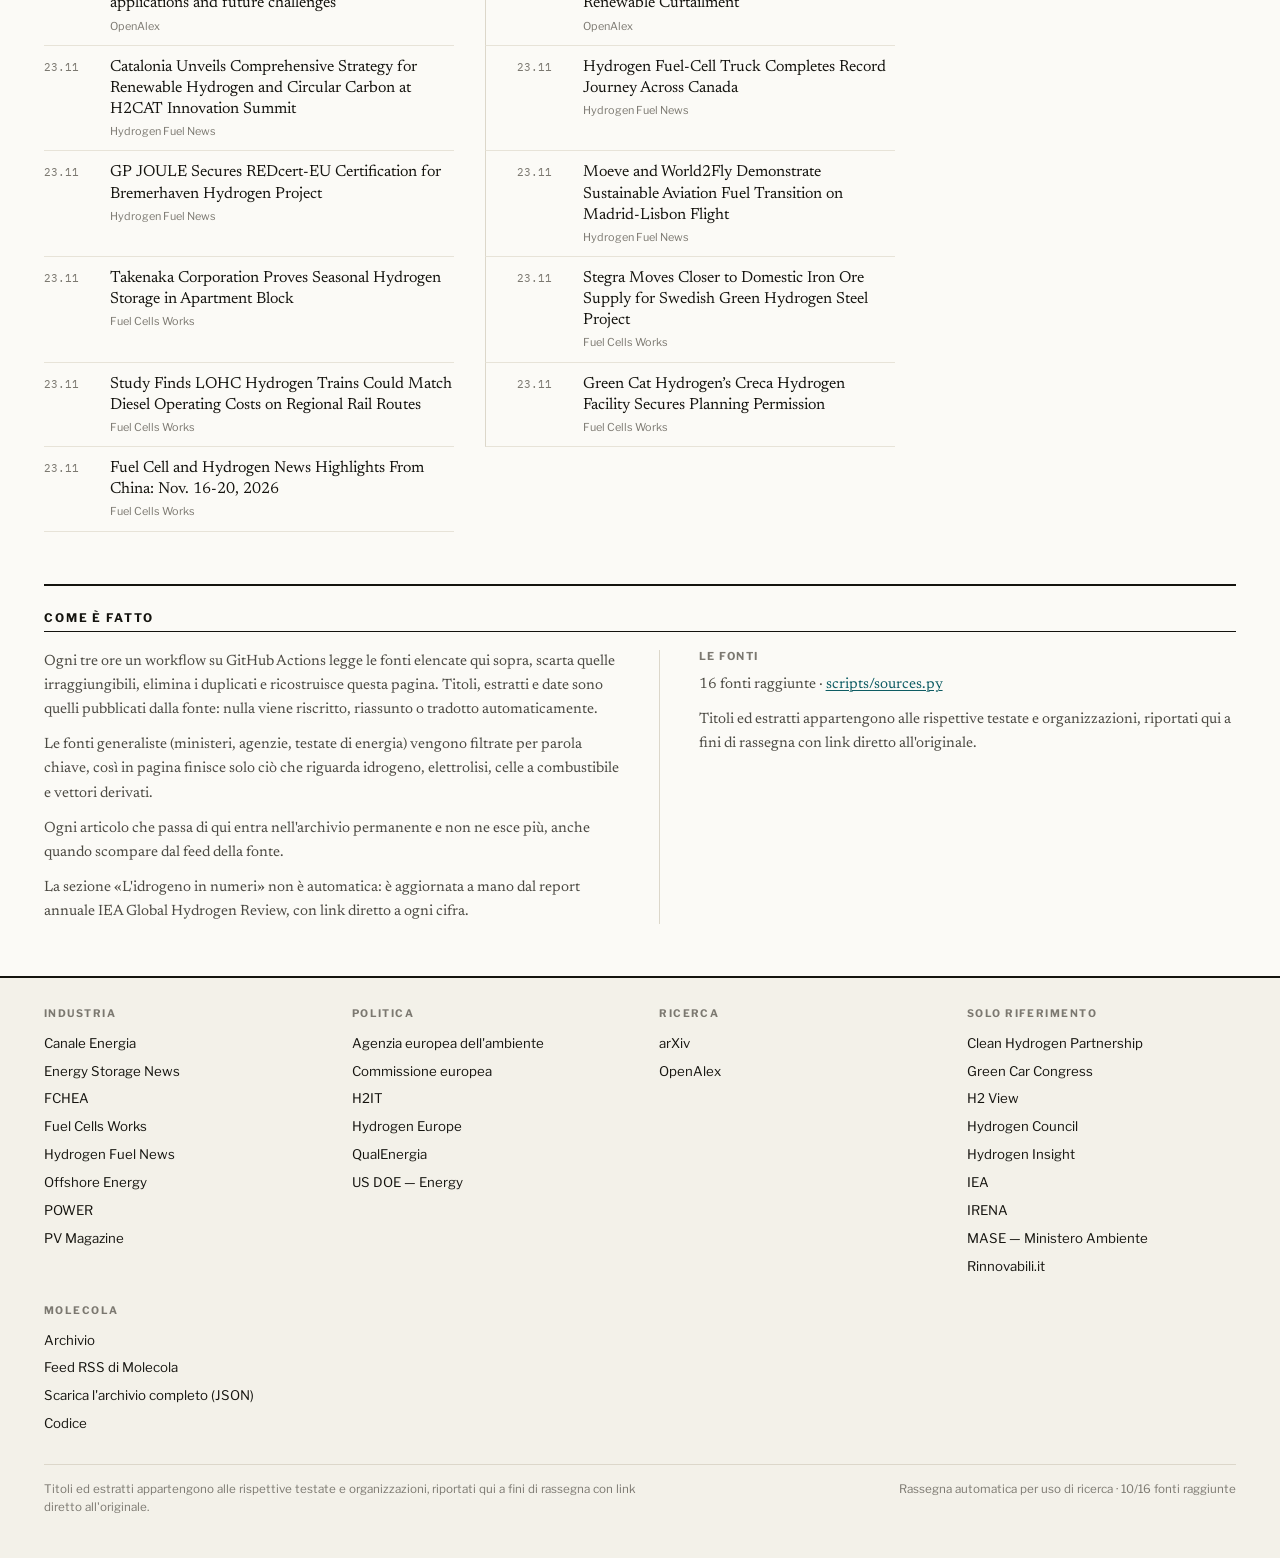
==== commit 50a728ec: "Aggiornamento automatico" ====
--- a/index.html
+++ b/index.html
@@ -81,10 +81,10 @@
 <div class="wrap"><div class="status">
   <span class="status-live"><span class="live-dot" aria-hidden="true"></span>
     Ultimo aggiornamento
-    <time datetime="2026-11-25T08:18:12+00:00" data-localtime>25 novembre 2026 · 08:18 UTC</time></span>
+    <time datetime="2026-11-25T19:08:38+00:00" data-localtime>25 novembre 2026 · 19:08 UTC</time></span>
   <span><b>10</b>/16 fonti raggiunte</span>
   <span><b>55</b> articoli in pagina</span>
-  <span><b>3506</b> in archivio</span>
+  <span><b>3540</b> in archivio</span>
   <span>articolo più recente <b>25 novembre 2026</b></span>
   
 </div></div>
@@ -100,11 +100,11 @@
     <span class="search-hint">/</span>
   </div>
   <div class="filters">
-    <div class="filter-group"><span class="kicker">Ambito</span><button class="chip" type="button" data-dim="category" data-value="industria" aria-pressed="false">Industria<span class="n">44</span></button><button class="chip" type="button" data-dim="category" data-value="politica" aria-pressed="false">Politica<span class="n">1</span></button><button class="chip" type="button" data-dim="category" data-value="ricerca" aria-pressed="false">Ricerca<span class="n">10</span></button></div>
+    <div class="filter-group"><span class="kicker">Ambito</span><button class="chip" type="button" data-dim="category" data-value="industria" aria-pressed="false">Industria<span class="n">43</span></button><button class="chip" type="button" data-dim="category" data-value="politica" aria-pressed="false">Politica<span class="n">2</span></button><button class="chip" type="button" data-dim="category" data-value="ricerca" aria-pressed="false">Ricerca<span class="n">10</span></button></div>
     <div class="filter-group"><span class="kicker">Lingua</span><button class="chip" type="button" data-dim="lang" data-value="en" aria-pressed="false">in inglese<span class="n">54</span></button><button class="chip" type="button" data-dim="lang" data-value="it" aria-pressed="false">in italiano<span class="n">1</span></button></div>
   </div>
   <div class="filters" style="margin-top:9px">
-    <div class="filter-group"><span class="kicker">Fonte</span><button class="chip" type="button" data-dim="source" data-value="arxiv" aria-pressed="false">arXiv<span class="n">1</span></button><button class="chip" type="button" data-dim="source" data-value="canale-energia" aria-pressed="false">Canale Energia<span class="n">1</span></button><button class="chip" type="button" data-dim="source" data-value="fchea" aria-pressed="false">FCHEA<span class="n">1</span></button><button class="chip" type="button" data-dim="source" data-value="fuel-cells-works" aria-pressed="false">Fuel Cells Works<span class="n">28</span></button><button class="chip" type="button" data-dim="source" data-value="hydrogen-europe" aria-pressed="false">Hydrogen Europe<span class="n">1</span></button><button class="chip" type="button" data-dim="source" data-value="hydrogen-fuel-news" aria-pressed="false">Hydrogen Fuel News<span class="n">13</span></button><button class="chip" type="button" data-dim="source" data-value="openalex" aria-pressed="false">OpenAlex<span class="n">9</span></button><button class="chip" type="button" data-dim="source" data-value="pv-magazine" aria-pressed="false">PV Magazine<span class="n">1</span></button></div>
+    <div class="filter-group"><span class="kicker">Fonte</span><button class="chip" type="button" data-dim="source" data-value="canale-energia" aria-pressed="false">Canale Energia<span class="n">1</span></button><button class="chip" type="button" data-dim="source" data-value="fuel-cells-works" aria-pressed="false">Fuel Cells Works<span class="n">36</span></button><button class="chip" type="button" data-dim="source" data-value="hydrogen-europe" aria-pressed="false">Hydrogen Europe<span class="n">2</span></button><button class="chip" type="button" data-dim="source" data-value="hydrogen-fuel-news" aria-pressed="false">Hydrogen Fuel News<span class="n">6</span></button><button class="chip" type="button" data-dim="source" data-value="openalex" aria-pressed="false">OpenAlex<span class="n">10</span></button></div>
   </div>
   <p class="result-line">
     <span id="result-count">55 articoli mostrati</span>
@@ -112,65 +112,179 @@
   </p>
 </div>
         <div id="filterable">
-          <article class="lead" id="item-75ba34f65e915d85" data-id="75ba34f65e915d85" data-searchable data-category="industria" data-source="canale-energia" data-source-name="Canale Energia" data-lang="it" data-date="2026-11-25T07:12:33+00:00" data-title="idrogeno, crema (h2it): “dagli investimenti pnrr al south2 corridor, la filiera cresce ma ora serve una domanda strutturata”">
-  <p class="story-kicker"><span class="cat">Industria</span><span class="sep">|</span><span class="src">Canale Energia</span></p>
-  <h2><a href="https://www.canaleenergia.com/rubriche/scenari/idrogeno-crema-h2it-investimenti-pnrr-south2-corridor-filiera-cresce-ora-serve-domanda-strutturata/" data-role="title" target="_blank" rel="noopener">Idrogeno, Crema (H2IT): “Dagli investimenti PNRR al SoutH2 Corridor, la filiera cresce ma ora serve una domanda strutturata”</a></h2>
-  <p class="excerpt">La filiera italiana dell’idrogeno entra nella fase della concretezza, ma per garantire la sostenibilità economica dei progetti avviati è necessario affiancare agli investimenti infrastrutturali un reale sviluppo della…</p>
+          <article class="lead" id="item-d217600bfdc80b5d" data-id="d217600bfdc80b5d" data-searchable data-category="industria" data-source="fuel-cells-works" data-source-name="Fuel Cells Works" data-lang="en" data-date="2026-11-25T17:16:25+00:00" data-title="yanmar unveils new multi-fuel marine engine lineup including hydrogen-fired model">
+  <p class="story-kicker"><span class="cat">Industria</span><span class="sep">|</span><span class="src">Fuel Cells Works</span></p>
+  <h2><a href="https://fuelcellsworks.com/2026/11/19/h2/yanmar-unveils-new-multi-fuel-marine-engine-lineup-including-hydrogen-fired-model" data-role="title" target="_blank" rel="noopener">Yanmar Unveils New Multi-Fuel Marine Engine Lineup Including Hydrogen-Fired Model</a></h2>
+  
   <div class="story-meta"><span>25 novembre 2026</span><span class="story-actions"><button class="act" type="button" data-action="save" aria-pressed="false" title="Salva nella tua lista (resta su questo browser)"><svg viewBox="0 0 16 16" fill="none" stroke="currentColor" stroke-width="1.5" stroke-linecap="round" aria-hidden="true"><path d="M4 2h8v13l-4-3-4 3z"/></svg><span>Salva</span></button><button class="act" type="button" data-action="cite" title="Copia la citazione negli appunti"><svg viewBox="0 0 16 16" fill="none" stroke="currentColor" stroke-width="1.5" stroke-linecap="round" aria-hidden="true"><path d="M3 3h7v3H6v7H3z"/><path d="M11 3h5v3h-3v7h-2z"/></svg><span>Cita</span></button></span></div>
 </article>
           <div class="stories">
-            <article class="story" id="item-bd9f8968fe4c417e" data-id="bd9f8968fe4c417e" data-searchable data-category="industria" data-source="fuel-cells-works" data-source-name="Fuel Cells Works" data-lang="en" data-date="2026-11-24T18:03:49+00:00" data-title="tokyo and yamanashi governors set out green hydrogen zone vision at fuji hydrogen summit 2026">
-  <p class="story-kicker"><span class="cat">Industria</span><span class="sep">|</span><span class="src">Fuel Cells Works</span></p>
-  <h3><a href="https://fuelcellsworks.com/2026/11/23/h2/tokyo-and-yamanashi-governors-set-out-green-hydrogen-zone-vision-at-fuji-hydrogen-summit-2026" data-role="title" target="_blank" rel="noopener">Tokyo and Yamanashi Governors Set Out Green Hydrogen Zone Vision at Fuji Hydrogen Summit 2026</a></h3>
-  
-  <div class="story-meta"><span>24 novembre 2026</span><span class="story-actions"><button class="act" type="button" data-action="save" aria-pressed="false" title="Salva nella tua lista (resta su questo browser)"><svg viewBox="0 0 16 16" fill="none" stroke="currentColor" stroke-width="1.5" stroke-linecap="round" aria-hidden="true"><path d="M4 2h8v13l-4-3-4 3z"/></svg><span>Salva</span></button><button class="act" type="button" data-action="cite" title="Copia la citazione negli appunti"><svg viewBox="0 0 16 16" fill="none" stroke="currentColor" stroke-width="1.5" stroke-linecap="round" aria-hidden="true"><path d="M3 3h7v3H6v7H3z"/><path d="M11 3h5v3h-3v7h-2z"/></svg><span>Cita</span></button></span></div>
-</article><article class="story" id="item-6e82e236bb1e1a45" data-id="6e82e236bb1e1a45" data-searchable data-category="industria" data-source="fuel-cells-works" data-source-name="Fuel Cells Works" data-lang="en" data-date="2026-11-24T17:49:00+00:00" data-title="moeve supplies first green hydrogen-based e-saf for spanish inter-city flight">
-  <p class="story-kicker"><span class="cat">Industria</span><span class="sep">|</span><span class="src">Fuel Cells Works</span></p>
-  <h3><a href="https://fuelcellsworks.com/2026/11/24/h2/moeve-supplies-first-green-hydrogen-based-e-saf-for-spanish-inter-city-flight" data-role="title" target="_blank" rel="noopener">Moeve Supplies First Green Hydrogen-Based E-SAF for Spanish Inter-City Flight</a></h3>
-  
-  <div class="story-meta"><span>24 novembre 2026</span><span class="story-actions"><button class="act" type="button" data-action="save" aria-pressed="false" title="Salva nella tua lista (resta su questo browser)"><svg viewBox="0 0 16 16" fill="none" stroke="currentColor" stroke-width="1.5" stroke-linecap="round" aria-hidden="true"><path d="M4 2h8v13l-4-3-4 3z"/></svg><span>Salva</span></button><button class="act" type="button" data-action="cite" title="Copia la citazione negli appunti"><svg viewBox="0 0 16 16" fill="none" stroke="currentColor" stroke-width="1.5" stroke-linecap="round" aria-hidden="true"><path d="M3 3h7v3H6v7H3z"/><path d="M11 3h5v3h-3v7h-2z"/></svg><span>Cita</span></button></span></div>
-</article><article class="story" id="item-93506dec6b748d24" data-id="93506dec6b748d24" data-searchable data-category="industria" data-source="fuel-cells-works" data-source-name="Fuel Cells Works" data-lang="en" data-date="2026-11-24T17:05:18+00:00" data-title="cranfield aerospace drops project fresson hydrogen passenger aircraft, pivots to hydrogen drones">
-  <p class="story-kicker"><span class="cat">Industria</span><span class="sep">|</span><span class="src">Fuel Cells Works</span></p>
-  <h3><a href="https://fuelcellsworks.com/2026/11/24/h2/cranfield-aerospace-drops-project-fresson-hydrogen-passenger-aircraft-pivots-to-hydrogen-drones" data-role="title" target="_blank" rel="noopener">Cranfield Aerospace Drops Project Fresson Hydrogen Passenger Aircraft, Pivots to Hydrogen Drones</a></h3>
-  
-  <div class="story-meta"><span>24 novembre 2026</span><span class="story-actions"><button class="act" type="button" data-action="save" aria-pressed="false" title="Salva nella tua lista (resta su questo browser)"><svg viewBox="0 0 16 16" fill="none" stroke="currentColor" stroke-width="1.5" stroke-linecap="round" aria-hidden="true"><path d="M4 2h8v13l-4-3-4 3z"/></svg><span>Salva</span></button><button class="act" type="button" data-action="cite" title="Copia la citazione negli appunti"><svg viewBox="0 0 16 16" fill="none" stroke="currentColor" stroke-width="1.5" stroke-linecap="round" aria-hidden="true"><path d="M3 3h7v3H6v7H3z"/><path d="M11 3h5v3h-3v7h-2z"/></svg><span>Cita</span></button></span></div>
-</article><article class="story" id="item-57890149b05a2f0e" data-id="57890149b05a2f0e" data-searchable data-category="industria" data-source="fuel-cells-works" data-source-name="Fuel Cells Works" data-lang="en" data-date="2026-11-24T16:45:53+00:00" data-title="germany breaks ground on 10mw green hydrogen plant with 30-tonne underground storage capacity">
-  <p class="story-kicker"><span class="cat">Industria</span><span class="sep">|</span><span class="src">Fuel Cells Works</span></p>
-  <h3><a href="https://fuelcellsworks.com/2026/11/19/electrolyzer/germany-breaks-ground-on-10mw-green-hydrogen-plant-with-30-tonne-underground-storage-capacity" data-role="title" target="_blank" rel="noopener">Germany Breaks Ground on 10MW Green Hydrogen Plant With 30-Tonne Underground Storage Capacity</a></h3>
-  
-  <div class="story-meta"><span>24 novembre 2026</span><span class="story-actions"><button class="act" type="button" data-action="save" aria-pressed="false" title="Salva nella tua lista (resta su questo browser)"><svg viewBox="0 0 16 16" fill="none" stroke="currentColor" stroke-width="1.5" stroke-linecap="round" aria-hidden="true"><path d="M4 2h8v13l-4-3-4 3z"/></svg><span>Salva</span></button><button class="act" type="button" data-action="cite" title="Copia la citazione negli appunti"><svg viewBox="0 0 16 16" fill="none" stroke="currentColor" stroke-width="1.5" stroke-linecap="round" aria-hidden="true"><path d="M3 3h7v3H6v7H3z"/><path d="M11 3h5v3h-3v7h-2z"/></svg><span>Cita</span></button></span></div>
-</article><article class="story" id="item-f573adc5e7a0889d" data-id="f573adc5e7a0889d" data-searchable data-category="industria" data-source="fuel-cells-works" data-source-name="Fuel Cells Works" data-lang="en" data-date="2026-11-24T16:30:23+00:00" data-title="windcat orders second damen mp-asv with hydrogen-capable auxiliary power system">
-  <p class="story-kicker"><span class="cat">Industria</span><span class="sep">|</span><span class="src">Fuel Cells Works</span></p>
-  <h3><a href="https://fuelcellsworks.com/2026/11/24/h2/windcat-orders-second-damen-mp-asv-with-hydrogen-capable-auxiliary-power-system" data-role="title" target="_blank" rel="noopener">Windcat Orders Second Damen MP-ASV With Hydrogen-Capable Auxiliary Power System</a></h3>
-  
-  <div class="story-meta"><span>24 novembre 2026</span><span class="story-actions"><button class="act" type="button" data-action="save" aria-pressed="false" title="Salva nella tua lista (resta su questo browser)"><svg viewBox="0 0 16 16" fill="none" stroke="currentColor" stroke-width="1.5" stroke-linecap="round" aria-hidden="true"><path d="M4 2h8v13l-4-3-4 3z"/></svg><span>Salva</span></button><button class="act" type="button" data-action="cite" title="Copia la citazione negli appunti"><svg viewBox="0 0 16 16" fill="none" stroke="currentColor" stroke-width="1.5" stroke-linecap="round" aria-hidden="true"><path d="M3 3h7v3H6v7H3z"/><path d="M11 3h5v3h-3v7h-2z"/></svg><span>Cita</span></button></span></div>
-</article><article class="story" id="item-dc5998d32ada00de" data-id="dc5998d32ada00de" data-searchable data-category="industria" data-source="fuel-cells-works" data-source-name="Fuel Cells Works" data-lang="en" data-date="2026-11-24T16:25:13+00:00" data-title="sunshine green hydrogen ships first aem electrolyser to singapore in export milestone">
-  <p class="story-kicker"><span class="cat">Industria</span><span class="sep">|</span><span class="src">Fuel Cells Works</span></p>
-  <h3><a href="https://fuelcellsworks.com/2026/11/24/clean-energy/sunshine-green-hydrogen-ships-first-aem-electrolyser-to-singapore-in-export-milestone" data-role="title" target="_blank" rel="noopener">Sunshine Green Hydrogen Ships First AEM Electrolyser to Singapore in Export Milestone</a></h3>
-  
-  <div class="story-meta"><span>24 novembre 2026</span><span class="story-actions"><button class="act" type="button" data-action="save" aria-pressed="false" title="Salva nella tua lista (resta su questo browser)"><svg viewBox="0 0 16 16" fill="none" stroke="currentColor" stroke-width="1.5" stroke-linecap="round" aria-hidden="true"><path d="M4 2h8v13l-4-3-4 3z"/></svg><span>Salva</span></button><button class="act" type="button" data-action="cite" title="Copia la citazione negli appunti"><svg viewBox="0 0 16 16" fill="none" stroke="currentColor" stroke-width="1.5" stroke-linecap="round" aria-hidden="true"><path d="M3 3h7v3H6v7H3z"/><path d="M11 3h5v3h-3v7h-2z"/></svg><span>Cita</span></button></span></div>
-</article><article class="story" id="item-086d4a7d2b4fbfe3" data-id="086d4a7d2b4fbfe3" data-searchable data-category="industria" data-source="fuel-cells-works" data-source-name="Fuel Cells Works" data-lang="en" data-date="2026-11-24T16:02:10+00:00" data-title="brazil inaugurates hydrogen-powered boat and dedicated pier in belém">
-  <p class="story-kicker"><span class="cat">Industria</span><span class="sep">|</span><span class="src">Fuel Cells Works</span></p>
-  <h3><a href="https://fuelcellsworks.com/2026/11/24/electrolyzer/brazil-inaugurates-hydrogen-powered-boat-and-dedicated-pier-in-belem" data-role="title" target="_blank" rel="noopener">Brazil Inaugurates Hydrogen-Powered Boat and Dedicated Pier in Belém</a></h3>
-  
-  <div class="story-meta"><span>24 novembre 2026</span><span class="story-actions"><button class="act" type="button" data-action="save" aria-pressed="false" title="Salva nella tua lista (resta su questo browser)"><svg viewBox="0 0 16 16" fill="none" stroke="currentColor" stroke-width="1.5" stroke-linecap="round" aria-hidden="true"><path d="M4 2h8v13l-4-3-4 3z"/></svg><span>Salva</span></button><button class="act" type="button" data-action="cite" title="Copia la citazione negli appunti"><svg viewBox="0 0 16 16" fill="none" stroke="currentColor" stroke-width="1.5" stroke-linecap="round" aria-hidden="true"><path d="M3 3h7v3H6v7H3z"/><path d="M11 3h5v3h-3v7h-2z"/></svg><span>Cita</span></button></span></div>
-</article><article class="story" id="item-5b95eab288826b1b" data-id="5b95eab288826b1b" data-searchable data-category="industria" data-source="fuel-cells-works" data-source-name="Fuel Cells Works" data-lang="en" data-date="2026-11-24T15:52:52+00:00" data-title="woerden municipal executive clears europabaan hydrogen refuelling station over neighbourhood objections">
-  <p class="story-kicker"><span class="cat">Industria</span><span class="sep">|</span><span class="src">Fuel Cells Works</span></p>
-  <h3><a href="https://fuelcellsworks.com/2026/11/23/electrolyzer/woerden-municipal-executive-clears-europabaan-hydrogen-refuelling-station-over-neighbourhood-objections" data-role="title" target="_blank" rel="noopener">Woerden Municipal Executive Clears Europabaan Hydrogen Refuelling Station Over Neighbourhood Objections</a></h3>
-  
-  <div class="story-meta"><span>24 novembre 2026</span><span class="story-actions"><button class="act" type="button" data-action="save" aria-pressed="false" title="Salva nella tua lista (resta su questo browser)"><svg viewBox="0 0 16 16" fill="none" stroke="currentColor" stroke-width="1.5" stroke-linecap="round" aria-hidden="true"><path d="M4 2h8v13l-4-3-4 3z"/></svg><span>Salva</span></button><button class="act" type="button" data-action="cite" title="Copia la citazione negli appunti"><svg viewBox="0 0 16 16" fill="none" stroke="currentColor" stroke-width="1.5" stroke-linecap="round" aria-hidden="true"><path d="M3 3h7v3H6v7H3z"/><path d="M11 3h5v3h-3v7h-2z"/></svg><span>Cita</span></button></span></div>
-</article><article class="story" id="item-a0286188224b4f83" data-id="a0286188224b4f83" data-searchable data-category="industria" data-source="fuel-cells-works" data-source-name="Fuel Cells Works" data-lang="en" data-date="2026-11-24T15:42:16+00:00" data-title="one scientific and ambartec sign letter of intent for hydrogen pilot in germany">
-  <p class="story-kicker"><span class="cat">Industria</span><span class="sep">|</span><span class="src">Fuel Cells Works</span></p>
-  <h3><a href="https://fuelcellsworks.com/2026/11/19/h2/one-scientific-and-ambartec-sign-letter-of-intent-for-hydrogen-pilot-in-germany" data-role="title" target="_blank" rel="noopener">ONE SCIENTIFIC and AMBARtec Sign Letter of Intent for Hydrogen Pilot in Germany</a></h3>
-  
-  <div class="story-meta"><span>24 novembre 2026</span><span class="story-actions"><button class="act" type="button" data-action="save" aria-pressed="false" title="Salva nella tua lista (resta su questo browser)"><svg viewBox="0 0 16 16" fill="none" stroke="currentColor" stroke-width="1.5" stroke-linecap="round" aria-hidden="true"><path d="M4 2h8v13l-4-3-4 3z"/></svg><span>Salva</span></button><button class="act" type="button" data-action="cite" title="Copia la citazione negli appunti"><svg viewBox="0 0 16 16" fill="none" stroke="currentColor" stroke-width="1.5" stroke-linecap="round" aria-hidden="true"><path d="M3 3h7v3H6v7H3z"/><path d="M11 3h5v3h-3v7h-2z"/></svg><span>Cita</span></button></span></div>
+            <article class="story" id="item-9ca408aea594bbc2" data-id="9ca408aea594bbc2" data-searchable data-category="industria" data-source="fuel-cells-works" data-source-name="Fuel Cells Works" data-lang="en" data-date="2026-11-25T17:16:04+00:00" data-title="lower thames crossing becomes world’s first project to deploy volvo a40 electric">
+  <p class="story-kicker"><span class="cat">Industria</span><span class="sep">|</span><span class="src">Fuel Cells Works</span></p>
+  <h3><a href="https://fuelcellsworks.com/2026/11/25/electric/lower-thames-crossing-becomes-world-s-first-project-to-deploy-volvo-a40-electric" data-role="title" target="_blank" rel="noopener">Lower Thames Crossing Becomes World’s First Project to Deploy Volvo A40 Electric</a></h3>
+  
+  <div class="story-meta"><span>25 novembre 2026</span><span class="story-actions"><button class="act" type="button" data-action="save" aria-pressed="false" title="Salva nella tua lista (resta su questo browser)"><svg viewBox="0 0 16 16" fill="none" stroke="currentColor" stroke-width="1.5" stroke-linecap="round" aria-hidden="true"><path d="M4 2h8v13l-4-3-4 3z"/></svg><span>Salva</span></button><button class="act" type="button" data-action="cite" title="Copia la citazione negli appunti"><svg viewBox="0 0 16 16" fill="none" stroke="currentColor" stroke-width="1.5" stroke-linecap="round" aria-hidden="true"><path d="M3 3h7v3H6v7H3z"/><path d="M11 3h5v3h-3v7h-2z"/></svg><span>Cita</span></button></span></div>
+</article><article class="story" id="item-f70251b93f9409e5" data-id="f70251b93f9409e5" data-searchable data-category="industria" data-source="fuel-cells-works" data-source-name="Fuel Cells Works" data-lang="en" data-date="2026-11-25T16:47:45+00:00" data-title="australia’s đuka tec raises au$10 million to scale electric drivetrain licensing for delivery trucks">
+  <p class="story-kicker"><span class="cat">Industria</span><span class="sep">|</span><span class="src">Fuel Cells Works</span></p>
+  <h3><a href="https://fuelcellsworks.com/2026/11/24/battery/australia-s-uka-tec-raises-au-10-million-to-scale-electric-drivetrain-licensing-for-delivery-trucks" data-role="title" target="_blank" rel="noopener">Australia’s ĐUKA Tec Raises AU$10 Million to Scale Electric Drivetrain Licensing for Delivery Trucks</a></h3>
+  
+  <div class="story-meta"><span>25 novembre 2026</span><span class="story-actions"><button class="act" type="button" data-action="save" aria-pressed="false" title="Salva nella tua lista (resta su questo browser)"><svg viewBox="0 0 16 16" fill="none" stroke="currentColor" stroke-width="1.5" stroke-linecap="round" aria-hidden="true"><path d="M4 2h8v13l-4-3-4 3z"/></svg><span>Salva</span></button><button class="act" type="button" data-action="cite" title="Copia la citazione negli appunti"><svg viewBox="0 0 16 16" fill="none" stroke="currentColor" stroke-width="1.5" stroke-linecap="round" aria-hidden="true"><path d="M3 3h7v3H6v7H3z"/><path d="M11 3h5v3h-3v7h-2z"/></svg><span>Cita</span></button></span></div>
+</article><article class="story" id="item-20049ef870b8af3f" data-id="20049ef870b8af3f" data-searchable data-category="industria" data-source="fuel-cells-works" data-source-name="Fuel Cells Works" data-lang="en" data-date="2026-11-25T16:40:44+00:00" data-title="técnicas reunidas awarded the engineering contract for a sustainable synthetic aviation fuel plant in sweden">
+  <p class="story-kicker"><span class="cat">Industria</span><span class="sep">|</span><span class="src">Fuel Cells Works</span></p>
+  <h3><a href="https://fuelcellsworks.com/2026/11/10/h2/tecnicas-reunidas-wins-feed-for-alby-ptx-e-saf-plant-in-sweden" data-role="title" target="_blank" rel="noopener">Técnicas Reunidas Awarded the Engineering Contract for a Sustainable Synthetic Aviation Fuel Plant in Sweden</a></h3>
+  
+  <div class="story-meta"><span>25 novembre 2026</span><span class="story-actions"><button class="act" type="button" data-action="save" aria-pressed="false" title="Salva nella tua lista (resta su questo browser)"><svg viewBox="0 0 16 16" fill="none" stroke="currentColor" stroke-width="1.5" stroke-linecap="round" aria-hidden="true"><path d="M4 2h8v13l-4-3-4 3z"/></svg><span>Salva</span></button><button class="act" type="button" data-action="cite" title="Copia la citazione negli appunti"><svg viewBox="0 0 16 16" fill="none" stroke="currentColor" stroke-width="1.5" stroke-linecap="round" aria-hidden="true"><path d="M3 3h7v3H6v7H3z"/><path d="M11 3h5v3h-3v7h-2z"/></svg><span>Cita</span></button></span></div>
+</article><article class="story" id="item-ce9e9c2d0f3a2ecf" data-id="ce9e9c2d0f3a2ecf" data-searchable data-category="industria" data-source="fuel-cells-works" data-source-name="Fuel Cells Works" data-lang="en" data-date="2026-11-25T16:30:53+00:00" data-title="dutch hydrogen prices fall 42% as fountain fuel challenges diesel on transport costs">
+  <p class="story-kicker"><span class="cat">Industria</span><span class="sep">|</span><span class="src">Fuel Cells Works</span></p>
+  <h3><a href="https://fuelcellsworks.com/2026/11/23/electrolyzer/dutch-hydrogen-prices-fall-42-percent-as-fountain-fuel-challenges-diesel-on-transport-costs" data-role="title" target="_blank" rel="noopener">Dutch Hydrogen Prices Fall 42% as Fountain Fuel Challenges Diesel on Transport Costs</a></h3>
+  
+  <div class="story-meta"><span>25 novembre 2026</span><span class="story-actions"><button class="act" type="button" data-action="save" aria-pressed="false" title="Salva nella tua lista (resta su questo browser)"><svg viewBox="0 0 16 16" fill="none" stroke="currentColor" stroke-width="1.5" stroke-linecap="round" aria-hidden="true"><path d="M4 2h8v13l-4-3-4 3z"/></svg><span>Salva</span></button><button class="act" type="button" data-action="cite" title="Copia la citazione negli appunti"><svg viewBox="0 0 16 16" fill="none" stroke="currentColor" stroke-width="1.5" stroke-linecap="round" aria-hidden="true"><path d="M3 3h7v3H6v7H3z"/><path d="M11 3h5v3h-3v7h-2z"/></svg><span>Cita</span></button></span></div>
+</article><article class="story" id="item-7dff4b54dba7530c" data-id="7dff4b54dba7530c" data-searchable data-category="industria" data-source="fuel-cells-works" data-source-name="Fuel Cells Works" data-lang="en" data-date="2026-11-25T16:24:03+00:00" data-title="next hydrogen and h2 manufacturing announce strategic collaboration to deliver integrated hydrogen production solutions across north america">
+  <p class="story-kicker"><span class="cat">Industria</span><span class="sep">|</span><span class="src">Fuel Cells Works</span></p>
+  <h3><a href="https://fuelcellsworks.com/2026/11/25/electrolyzer/next-hydrogen-and-h2-manufacturing-announce-strategic-collaboration-to-deliver-integrated-hydrogen-production-solutions-across-north-america" data-role="title" target="_blank" rel="noopener">Next Hydrogen and H2 Manufacturing Announce Strategic Collaboration to Deliver Integrated Hydrogen Production Solutions Across North America</a></h3>
+  
+  <div class="story-meta"><span>25 novembre 2026</span><span class="story-actions"><button class="act" type="button" data-action="save" aria-pressed="false" title="Salva nella tua lista (resta su questo browser)"><svg viewBox="0 0 16 16" fill="none" stroke="currentColor" stroke-width="1.5" stroke-linecap="round" aria-hidden="true"><path d="M4 2h8v13l-4-3-4 3z"/></svg><span>Salva</span></button><button class="act" type="button" data-action="cite" title="Copia la citazione negli appunti"><svg viewBox="0 0 16 16" fill="none" stroke="currentColor" stroke-width="1.5" stroke-linecap="round" aria-hidden="true"><path d="M3 3h7v3H6v7H3z"/><path d="M11 3h5v3h-3v7h-2z"/></svg><span>Cita</span></button></span></div>
+</article><article class="story" id="item-0d37d5246f026cfa" data-id="0d37d5246f026cfa" data-searchable data-category="industria" data-source="fuel-cells-works" data-source-name="Fuel Cells Works" data-lang="en" data-date="2026-11-25T16:12:53+00:00" data-title="leekr technology brings automotive-grade brake-by-wire solutions to support mass production of autonomous vehicles">
+  <p class="story-kicker"><span class="cat">Industria</span><span class="sep">|</span><span class="src">Fuel Cells Works</span></p>
+  <h3><a href="https://fuelcellsworks.com/2026/11/25/electric/leekr-technology-brings-automotive-grade-brake-by-wire-solutions-to-support-mass-production-of-autonomous-vehicles" data-role="title" target="_blank" rel="noopener">Leekr Technology Brings Automotive-Grade Brake-by-Wire Solutions to Support Mass Production of Autonomous Vehicles</a></h3>
+  
+  <div class="story-meta"><span>25 novembre 2026</span><span class="story-actions"><button class="act" type="button" data-action="save" aria-pressed="false" title="Salva nella tua lista (resta su questo browser)"><svg viewBox="0 0 16 16" fill="none" stroke="currentColor" stroke-width="1.5" stroke-linecap="round" aria-hidden="true"><path d="M4 2h8v13l-4-3-4 3z"/></svg><span>Salva</span></button><button class="act" type="button" data-action="cite" title="Copia la citazione negli appunti"><svg viewBox="0 0 16 16" fill="none" stroke="currentColor" stroke-width="1.5" stroke-linecap="round" aria-hidden="true"><path d="M3 3h7v3H6v7H3z"/><path d="M11 3h5v3h-3v7h-2z"/></svg><span>Cita</span></button></span></div>
+</article><article class="story" id="item-a58e414e1d77833d" data-id="a58e414e1d77833d" data-searchable data-category="industria" data-source="fuel-cells-works" data-source-name="Fuel Cells Works" data-lang="en" data-date="2026-11-25T16:04:32+00:00" data-title="ajou university team cracks catalyst degradation problem in methane pyrolysis hydrogen production">
+  <p class="story-kicker"><span class="cat">Industria</span><span class="sep">|</span><span class="src">Fuel Cells Works</span></p>
+  <h3><a href="https://fuelcellsworks.com/2026/11/23/h2/ajou-university-team-cracks-catalyst-degradation-problem-in-methane-pyrolysis-hydrogen-production" data-role="title" target="_blank" rel="noopener">Ajou University Team Cracks Catalyst Degradation Problem in Methane Pyrolysis Hydrogen Production</a></h3>
+  
+  <div class="story-meta"><span>25 novembre 2026</span><span class="story-actions"><button class="act" type="button" data-action="save" aria-pressed="false" title="Salva nella tua lista (resta su questo browser)"><svg viewBox="0 0 16 16" fill="none" stroke="currentColor" stroke-width="1.5" stroke-linecap="round" aria-hidden="true"><path d="M4 2h8v13l-4-3-4 3z"/></svg><span>Salva</span></button><button class="act" type="button" data-action="cite" title="Copia la citazione negli appunti"><svg viewBox="0 0 16 16" fill="none" stroke="currentColor" stroke-width="1.5" stroke-linecap="round" aria-hidden="true"><path d="M3 3h7v3H6v7H3z"/><path d="M11 3h5v3h-3v7h-2z"/></svg><span>Cita</span></button></span></div>
+</article><article class="story" id="item-abf17c8e708afbae" data-id="abf17c8e708afbae" data-searchable data-category="industria" data-source="fuel-cells-works" data-source-name="Fuel Cells Works" data-lang="en" data-date="2026-11-25T15:54:24+00:00" data-title="vietnam’s pv gas prepares first green hydrogen pilot for trial operation by year-end">
+  <p class="story-kicker"><span class="cat">Industria</span><span class="sep">|</span><span class="src">Fuel Cells Works</span></p>
+  <h3><a href="https://fuelcellsworks.com/2026/11/22/h2/vietnam-s-pv-gas-prepares-first-green-hydrogen-pilot-for-trial-operation-by-year-end" data-role="title" target="_blank" rel="noopener">Vietnam’s PV GAS Prepares First Green Hydrogen Pilot for Trial Operation by Year-End</a></h3>
+  
+  <div class="story-meta"><span>25 novembre 2026</span><span class="story-actions"><button class="act" type="button" data-action="save" aria-pressed="false" title="Salva nella tua lista (resta su questo browser)"><svg viewBox="0 0 16 16" fill="none" stroke="currentColor" stroke-width="1.5" stroke-linecap="round" aria-hidden="true"><path d="M4 2h8v13l-4-3-4 3z"/></svg><span>Salva</span></button><button class="act" type="button" data-action="cite" title="Copia la citazione negli appunti"><svg viewBox="0 0 16 16" fill="none" stroke="currentColor" stroke-width="1.5" stroke-linecap="round" aria-hidden="true"><path d="M3 3h7v3H6v7H3z"/><path d="M11 3h5v3h-3v7h-2z"/></svg><span>Cita</span></button></span></div>
+</article><article class="story" id="item-5c0ccafd0d6ece54" data-id="5c0ccafd0d6ece54" data-searchable data-category="industria" data-source="fuel-cells-works" data-source-name="Fuel Cells Works" data-lang="en" data-date="2026-11-25T15:43:24+00:00" data-title="new graphite paves way for rapid ev charging">
+  <p class="story-kicker"><span class="cat">Industria</span><span class="sep">|</span><span class="src">Fuel Cells Works</span></p>
+  <h3><a href="https://fuelcellsworks.com/2026/11/23/battery/new-graphite-paves-way-for-rapid-ev-charging" data-role="title" target="_blank" rel="noopener">New Graphite Paves Way for Rapid EV Charging</a></h3>
+  
+  <div class="story-meta"><span>25 novembre 2026</span><span class="story-actions"><button class="act" type="button" data-action="save" aria-pressed="false" title="Salva nella tua lista (resta su questo browser)"><svg viewBox="0 0 16 16" fill="none" stroke="currentColor" stroke-width="1.5" stroke-linecap="round" aria-hidden="true"><path d="M4 2h8v13l-4-3-4 3z"/></svg><span>Salva</span></button><button class="act" type="button" data-action="cite" title="Copia la citazione negli appunti"><svg viewBox="0 0 16 16" fill="none" stroke="currentColor" stroke-width="1.5" stroke-linecap="round" aria-hidden="true"><path d="M3 3h7v3H6v7H3z"/><path d="M11 3h5v3h-3v7h-2z"/></svg><span>Cita</span></button></span></div>
 </article>
           </div>
           <div class="section-head" style="margin-top:14px">
             <h2>Altre notizie</h2>
             <span class="note">Premi / per cercare</span>
           </div>
-          <h3 class="day-head">Ieri</h3><div class="digest"><article class="digest-item" id="item-419452ceaaf1ba3f" data-id="419452ceaaf1ba3f" data-searchable data-category="industria" data-source="fuel-cells-works" data-source-name="Fuel Cells Works" data-lang="en" data-date="2026-11-24T15:30:47+00:00" data-title="recycled steel impurities could help protect hydrogen pipelines from damage">
+          <h3 class="day-head">Oggi</h3><div class="digest"><article class="digest-item" id="item-3ca87e3ada6d415c" data-id="3ca87e3ada6d415c" data-searchable data-category="industria" data-source="fuel-cells-works" data-source-name="Fuel Cells Works" data-lang="en" data-date="2026-11-25T15:27:08+00:00" data-title="hynet opens 60th station at hanam misa rowing park — 420-bar tube trailers to follow">
+  <span class="digest-date">25.11</span>
+  <div>
+    <p class="digest-title"><a href="https://fuelcellsworks.com/2026/11/23/electrolyzer/hynet-opens-60th-station-at-hanam-misa-rowing-park-420-bar-tube-trailers-to-follow" data-role="title" target="_blank" rel="noopener">Hynet Opens 60Th Station at Hanam Misa Rowing Park — 420-Bar Tube Trailers to Follow</a></p>
+    <span class="digest-src">Fuel Cells Works</span>
+  </div>
+</article><article class="digest-item" id="item-fec2b0718e5feca8" data-id="fec2b0718e5feca8" data-searchable data-category="industria" data-source="fuel-cells-works" data-source-name="Fuel Cells Works" data-lang="en" data-date="2026-11-25T15:25:37+00:00" data-title="ge vernova advances hydrogen capabilities for aeroderivative gas turbines with new milestones">
+  <span class="digest-date">25.11</span>
+  <div>
+    <p class="digest-title"><a href="https://fuelcellsworks.com/2026/11/10/h2/ge-vernova-advances-hydrogen-capabilities-for-aeroderivative-gas-turbines-with-new-milestones" data-role="title" target="_blank" rel="noopener">GE Vernova Advances Hydrogen Capabilities for Aeroderivative Gas Turbines with New Milestones</a></p>
+    <span class="digest-src">Fuel Cells Works</span>
+  </div>
+</article><article class="digest-item" id="item-d402dc7063803049" data-id="d402dc7063803049" data-searchable data-category="industria" data-source="fuel-cells-works" data-source-name="Fuel Cells Works" data-lang="en" data-date="2026-11-25T15:14:04+00:00" data-title="spain’s green hydrogen output remains tiny as fossil-based h₂ dominates production">
+  <span class="digest-date">25.11</span>
+  <div>
+    <p class="digest-title"><a href="https://fuelcellsworks.com/2026/11/25/green-hydrogen/spain-s-green-hydrogen-output-remains-tiny-as-fossil-based-h-dominates-production" data-role="title" target="_blank" rel="noopener">Spain’s Green Hydrogen Output Remains Tiny as Fossil-Based H₂ Dominates Production</a></p>
+    <span class="digest-src">Fuel Cells Works</span>
+  </div>
+</article><article class="digest-item" id="item-f101fd183fffd3d7" data-id="f101fd183fffd3d7" data-searchable data-category="industria" data-source="fuel-cells-works" data-source-name="Fuel Cells Works" data-lang="en" data-date="2026-11-25T15:07:38+00:00" data-title="how greeniron can upgrade ssab’s residual products with hydrogen technology">
+  <span class="digest-date">25.11</span>
+  <div>
+    <p class="digest-title"><a href="https://fuelcellsworks.com/2026/11/10/h2/how-greeniron-can-upgrade-ssab-s-residual-products-with-hydrogen-technology" data-role="title" target="_blank" rel="noopener">How GreenIron Can Upgrade SSAB’s Residual Products with Hydrogen Technology</a></p>
+    <span class="digest-src">Fuel Cells Works</span>
+  </div>
+</article><article class="digest-item" id="item-c4dcfc0ea180d970" data-id="c4dcfc0ea180d970" data-searchable data-category="industria" data-source="fuel-cells-works" data-source-name="Fuel Cells Works" data-lang="en" data-date="2026-11-25T14:52:35+00:00" data-title="gasunie calls for german-style financing model to prevent europe&#x27;s hydrogen pipeline network from stalling">
+  <span class="digest-date">25.11</span>
+  <div>
+    <p class="digest-title"><a href="https://fuelcellsworks.com/2026/11/25/h2/[base64]" data-role="title" target="_blank" rel="noopener">Gasunie Calls for German-Style Financing Model to Prevent Europe&#x27;s Hydrogen Pipeline Network From Stalling</a></p>
+    <span class="digest-src">Fuel Cells Works</span>
+  </div>
+</article><article class="digest-item" id="item-b77ba2b3e274c65d" data-id="b77ba2b3e274c65d" data-searchable data-category="industria" data-source="fuel-cells-works" data-source-name="Fuel Cells Works" data-lang="en" data-date="2026-11-25T14:38:24+00:00" data-title="enagás ceo defends €2.4 billion h2med hydrogen pipeline">
+  <span class="digest-date">25.11</span>
+  <div>
+    <p class="digest-title"><a href="https://fuelcellsworks.com/2026/11/25/h2/enagas-ceo-defends-2-4-billion-h2med-hydrogen-pipeline" data-role="title" target="_blank" rel="noopener">Enagás CEO Defends €2.4 Billion H2Med Hydrogen Pipeline</a></p>
+    <span class="digest-src">Fuel Cells Works</span>
+  </div>
+</article><article class="digest-item" id="item-5bb90cb9ac59c24c" data-id="5bb90cb9ac59c24c" data-searchable data-category="industria" data-source="fuel-cells-works" data-source-name="Fuel Cells Works" data-lang="en" data-date="2026-11-25T14:26:37+00:00" data-title="first hydrogen showcases completed ugv drone">
+  <span class="digest-date">25.11</span>
+  <div>
+    <p class="digest-title"><a href="https://fuelcellsworks.com/2026/11/25/fuel-cells/first-hydrogen-showcases-completed-ugv-drone" data-role="title" target="_blank" rel="noopener">First Hydrogen Showcases Completed UGV Drone</a></p>
+    <span class="digest-src">Fuel Cells Works</span>
+  </div>
+</article><article class="digest-item" id="item-549c7750734d4979" data-id="549c7750734d4979" data-searchable data-category="industria" data-source="fuel-cells-works" data-source-name="Fuel Cells Works" data-lang="en" data-date="2026-11-25T14:08:53+00:00" data-title="pesa selected to build prototype hydrogen trains for polish rail network">
+  <span class="digest-date">25.11</span>
+  <div>
+    <p class="digest-title"><a href="https://fuelcellsworks.com/2026/11/23/fuel-cells/pesa-selected-to-build-prototype-hydrogen-trains-for-polish-rail-network" data-role="title" target="_blank" rel="noopener">Pesa Selected to Build Prototype Hydrogen Trains for Polish Rail Network</a></p>
+    <span class="digest-src">Fuel Cells Works</span>
+  </div>
+</article><article class="digest-item" id="item-02a3a64c2a42f9dc" data-id="02a3a64c2a42f9dc" data-searchable data-category="politica" data-source="hydrogen-europe" data-source-name="Hydrogen Europe" data-lang="en" data-date="2026-11-25T09:06:34+00:00" data-title="dynelectro’s solid oxide unit in iceland reaches 86% efficiency with no stack degradation">
+  <span class="digest-date">25.11</span>
+  <div>
+    <p class="digest-title"><a href="https://hydrogeneurope.eu/dynelectros-solid-oxide-unit-in-iceland-reaches-86-efficiency-with-no-stack-degradation/" data-role="title" target="_blank" rel="noopener">Dynelectro’s solid oxide unit in Iceland reaches 86% efficiency with no stack degradation</a></p>
+    <span class="digest-src">Hydrogen Europe</span>
+  </div>
+</article><article class="digest-item" id="item-75ba34f65e915d85" data-id="75ba34f65e915d85" data-searchable data-category="industria" data-source="canale-energia" data-source-name="Canale Energia" data-lang="it" data-date="2026-11-25T07:12:33+00:00" data-title="idrogeno, crema (h2it): “dagli investimenti pnrr al south2 corridor, la filiera cresce ma ora serve una domanda strutturata”">
+  <span class="digest-date">25.11</span>
+  <div>
+    <p class="digest-title"><a href="https://www.canaleenergia.com/rubriche/scenari/idrogeno-crema-h2it-investimenti-pnrr-south2-corridor-filiera-cresce-ora-serve-domanda-strutturata/" data-role="title" target="_blank" rel="noopener">Idrogeno, Crema (H2IT): “Dagli investimenti PNRR al SoutH2 Corridor, la filiera cresce ma ora serve una domanda strutturata”</a></p>
+    <span class="digest-src">Canale Energia</span>
+  </div>
+</article></div><h3 class="day-head">Ieri</h3><div class="digest"><article class="digest-item" id="item-bd9f8968fe4c417e" data-id="bd9f8968fe4c417e" data-searchable data-category="industria" data-source="fuel-cells-works" data-source-name="Fuel Cells Works" data-lang="en" data-date="2026-11-24T18:03:49+00:00" data-title="tokyo and yamanashi governors set out green hydrogen zone vision at fuji hydrogen summit 2026">
+  <span class="digest-date">24.11</span>
+  <div>
+    <p class="digest-title"><a href="https://fuelcellsworks.com/2026/11/23/h2/tokyo-and-yamanashi-governors-set-out-green-hydrogen-zone-vision-at-fuji-hydrogen-summit-2026" data-role="title" target="_blank" rel="noopener">Tokyo and Yamanashi Governors Set Out Green Hydrogen Zone Vision at Fuji Hydrogen Summit 2026</a></p>
+    <span class="digest-src">Fuel Cells Works</span>
+  </div>
+</article><article class="digest-item" id="item-6e82e236bb1e1a45" data-id="6e82e236bb1e1a45" data-searchable data-category="industria" data-source="fuel-cells-works" data-source-name="Fuel Cells Works" data-lang="en" data-date="2026-11-24T17:49:00+00:00" data-title="moeve supplies first green hydrogen-based e-saf for spanish inter-city flight">
+  <span class="digest-date">24.11</span>
+  <div>
+    <p class="digest-title"><a href="https://fuelcellsworks.com/2026/11/24/h2/moeve-supplies-first-green-hydrogen-based-e-saf-for-spanish-inter-city-flight" data-role="title" target="_blank" rel="noopener">Moeve Supplies First Green Hydrogen-Based E-SAF for Spanish Inter-City Flight</a></p>
+    <span class="digest-src">Fuel Cells Works</span>
+  </div>
+</article><article class="digest-item" id="item-93506dec6b748d24" data-id="93506dec6b748d24" data-searchable data-category="industria" data-source="fuel-cells-works" data-source-name="Fuel Cells Works" data-lang="en" data-date="2026-11-24T17:05:18+00:00" data-title="cranfield aerospace drops project fresson hydrogen passenger aircraft, pivots to hydrogen drones">
+  <span class="digest-date">24.11</span>
+  <div>
+    <p class="digest-title"><a href="https://fuelcellsworks.com/2026/11/24/h2/cranfield-aerospace-drops-project-fresson-hydrogen-passenger-aircraft-pivots-to-hydrogen-drones" data-role="title" target="_blank" rel="noopener">Cranfield Aerospace Drops Project Fresson Hydrogen Passenger Aircraft, Pivots to Hydrogen Drones</a></p>
+    <span class="digest-src">Fuel Cells Works</span>
+  </div>
+</article><article class="digest-item" id="item-57890149b05a2f0e" data-id="57890149b05a2f0e" data-searchable data-category="industria" data-source="fuel-cells-works" data-source-name="Fuel Cells Works" data-lang="en" data-date="2026-11-24T16:45:53+00:00" data-title="germany breaks ground on 10mw green hydrogen plant with 30-tonne underground storage capacity">
+  <span class="digest-date">24.11</span>
+  <div>
+    <p class="digest-title"><a href="https://fuelcellsworks.com/2026/11/19/electrolyzer/germany-breaks-ground-on-10mw-green-hydrogen-plant-with-30-tonne-underground-storage-capacity" data-role="title" target="_blank" rel="noopener">Germany Breaks Ground on 10MW Green Hydrogen Plant With 30-Tonne Underground Storage Capacity</a></p>
+    <span class="digest-src">Fuel Cells Works</span>
+  </div>
+</article><article class="digest-item" id="item-f573adc5e7a0889d" data-id="f573adc5e7a0889d" data-searchable data-category="industria" data-source="fuel-cells-works" data-source-name="Fuel Cells Works" data-lang="en" data-date="2026-11-24T16:30:23+00:00" data-title="windcat orders second damen mp-asv with hydrogen-capable auxiliary power system">
+  <span class="digest-date">24.11</span>
+  <div>
+    <p class="digest-title"><a href="https://fuelcellsworks.com/2026/11/24/h2/windcat-orders-second-damen-mp-asv-with-hydrogen-capable-auxiliary-power-system" data-role="title" target="_blank" rel="noopener">Windcat Orders Second Damen MP-ASV With Hydrogen-Capable Auxiliary Power System</a></p>
+    <span class="digest-src">Fuel Cells Works</span>
+  </div>
+</article><article class="digest-item" id="item-dc5998d32ada00de" data-id="dc5998d32ada00de" data-searchable data-category="industria" data-source="fuel-cells-works" data-source-name="Fuel Cells Works" data-lang="en" data-date="2026-11-24T16:25:13+00:00" data-title="sunshine green hydrogen ships first aem electrolyser to singapore in export milestone">
+  <span class="digest-date">24.11</span>
+  <div>
+    <p class="digest-title"><a href="https://fuelcellsworks.com/2026/11/24/clean-energy/sunshine-green-hydrogen-ships-first-aem-electrolyser-to-singapore-in-export-milestone" data-role="title" target="_blank" rel="noopener">Sunshine Green Hydrogen Ships First AEM Electrolyser to Singapore in Export Milestone</a></p>
+    <span class="digest-src">Fuel Cells Works</span>
+  </div>
+</article><article class="digest-item" id="item-086d4a7d2b4fbfe3" data-id="086d4a7d2b4fbfe3" data-searchable data-category="industria" data-source="fuel-cells-works" data-source-name="Fuel Cells Works" data-lang="en" data-date="2026-11-24T16:02:10+00:00" data-title="brazil inaugurates hydrogen-powered boat and dedicated pier in belém">
+  <span class="digest-date">24.11</span>
+  <div>
+    <p class="digest-title"><a href="https://fuelcellsworks.com/2026/11/24/electrolyzer/brazil-inaugurates-hydrogen-powered-boat-and-dedicated-pier-in-belem" data-role="title" target="_blank" rel="noopener">Brazil Inaugurates Hydrogen-Powered Boat and Dedicated Pier in Belém</a></p>
+    <span class="digest-src">Fuel Cells Works</span>
+  </div>
+</article><article class="digest-item" id="item-5b95eab288826b1b" data-id="5b95eab288826b1b" data-searchable data-category="industria" data-source="fuel-cells-works" data-source-name="Fuel Cells Works" data-lang="en" data-date="2026-11-24T15:52:52+00:00" data-title="woerden municipal executive clears europabaan hydrogen refuelling station over neighbourhood objections">
+  <span class="digest-date">24.11</span>
+  <div>
+    <p class="digest-title"><a href="https://fuelcellsworks.com/2026/11/23/electrolyzer/woerden-municipal-executive-clears-europabaan-hydrogen-refuelling-station-over-neighbourhood-objections" data-role="title" target="_blank" rel="noopener">Woerden Municipal Executive Clears Europabaan Hydrogen Refuelling Station Over Neighbourhood Objections</a></p>
+    <span class="digest-src">Fuel Cells Works</span>
+  </div>
+</article><article class="digest-item" id="item-a0286188224b4f83" data-id="a0286188224b4f83" data-searchable data-category="industria" data-source="fuel-cells-works" data-source-name="Fuel Cells Works" data-lang="en" data-date="2026-11-24T15:42:16+00:00" data-title="one scientific and ambartec sign letter of intent for hydrogen pilot in germany">
+  <span class="digest-date">24.11</span>
+  <div>
+    <p class="digest-title"><a href="https://fuelcellsworks.com/2026/11/19/h2/one-scientific-and-ambartec-sign-letter-of-intent-for-hydrogen-pilot-in-germany" data-role="title" target="_blank" rel="noopener">ONE SCIENTIFIC and AMBARtec Sign Letter of Intent for Hydrogen Pilot in Germany</a></p>
+    <span class="digest-src">Fuel Cells Works</span>
+  </div>
+</article><article class="digest-item" id="item-419452ceaaf1ba3f" data-id="419452ceaaf1ba3f" data-searchable data-category="industria" data-source="fuel-cells-works" data-source-name="Fuel Cells Works" data-lang="en" data-date="2026-11-24T15:30:47+00:00" data-title="recycled steel impurities could help protect hydrogen pipelines from damage">
   <span class="digest-date">24.11</span>
   <div>
     <p class="digest-title"><a href="https://fuelcellsworks.com/2026/11/22/h2/recycled-steel-impurities-could-help-protect-hydrogen-pipelines-from-damage" data-role="title" target="_blank" rel="noopener">Recycled Steel Impurities Could Help Protect Hydrogen Pipelines From Damage</a></p>
@@ -212,13 +326,67 @@
     <p class="digest-title"><a href="https://hydrogeneurope.eu/tecnicas-reunidas-will-execute-three-hydrogen-ready-combined-cycle-gas-power-plants-for-rwe-in-germany/" data-role="title" target="_blank" rel="noopener">Técnicas Reunidas will execute three hydrogen-ready combined-cycle gas power plants for RWE in Germany</a></p>
     <span class="digest-src">Hydrogen Europe</span>
   </div>
-</article></div><h3 class="day-head">Questa settimana</h3><div class="digest"><article class="digest-item" id="item-a300b3711bac5bc3" data-id="a300b3711bac5bc3" data-searchable data-category="ricerca" data-source="arxiv" data-source-name="arXiv" data-lang="en" data-date="2026-11-23T23:02:11+00:00" data-title="photocatalytic water splitting in gec/res$_2$ van der waals heterostructures">
-  <span class="digest-date">23.11</span>
-  <div>
-    <p class="digest-title"><a href="https://arxiv.org/abs/2611.31672v1" data-role="title" target="_blank" rel="noopener">Photocatalytic Water Splitting in GeC/ReS$_2$ van der Waals Heterostructures</a></p>
-    <span class="digest-src">arXiv</span>
-  </div>
-</article><article class="digest-item" id="item-012b02a299ccfc9b" data-id="012b02a299ccfc9b" data-searchable data-category="industria" data-source="hydrogen-fuel-news" data-source-name="Hydrogen Fuel News" data-lang="en" data-date="2026-11-23T22:07:29+00:00" data-title="catalonia unveils comprehensive strategy for renewable hydrogen and circular carbon at h2cat innovation summit">
+</article><article class="digest-item" id="item-88c971e7b7c7f6c4" data-id="88c971e7b7c7f6c4" data-searchable data-category="ricerca" data-source="openalex" data-source-name="OpenAlex" data-lang="en" data-date="2026-11-24T00:00:00+00:00" data-title="three-dimensional structural engineering of zn anodes for advanced aqueous zinc-ion batteries: mechanisms, challenges, and prospects">
+  <span class="digest-date">24.11</span>
+  <div>
+    <p class="digest-title"><a href="https://doi.org/10.1088/2631-7990/aebe84" data-role="title" target="_blank" rel="noopener">Three-dimensional structural engineering of Zn anodes for advanced aqueous zinc-ion batteries: mechanisms, challenges, and prospects</a></p>
+    <span class="digest-src">OpenAlex</span>
+  </div>
+</article><article class="digest-item" id="item-aa325cb1d9471b86" data-id="aa325cb1d9471b86" data-searchable data-category="ricerca" data-source="openalex" data-source-name="OpenAlex" data-lang="en" data-date="2026-11-24T00:00:00+00:00" data-title="hydrogen gasochromic tape based on addition-curing silicone-encapsulated a-wo3/pd with in-situ positioning capability">
+  <span class="digest-date">24.11</span>
+  <div>
+    <p class="digest-title"><a href="https://doi.org/10.1016/j.ijhydene.2026.158309" data-role="title" target="_blank" rel="noopener">Hydrogen gasochromic tape based on addition-curing silicone-encapsulated a-WO3/Pd with in-situ positioning capability</a></p>
+    <span class="digest-src">OpenAlex</span>
+  </div>
+</article><article class="digest-item" id="item-0a75968ddec3faae" data-id="0a75968ddec3faae" data-searchable data-category="ricerca" data-source="openalex" data-source-name="OpenAlex" data-lang="en" data-date="2026-11-24T00:00:00+00:00" data-title="tailoring lignin glass transition for enhanced pbat biocomposite performance">
+  <span class="digest-date">24.11</span>
+  <div>
+    <p class="digest-title"><a href="https://doi.org/10.1038/s44296-026-00131-w" data-role="title" target="_blank" rel="noopener">Tailoring lignin glass transition for enhanced PBAT biocomposite performance</a></p>
+    <span class="digest-src">OpenAlex</span>
+  </div>
+</article><article class="digest-item" id="item-74423b19c7be3c2b" data-id="74423b19c7be3c2b" data-searchable data-category="ricerca" data-source="openalex" data-source-name="OpenAlex" data-lang="en" data-date="2026-11-24T00:00:00+00:00" data-title="characterization of hydrogen storage in hydroquinone clathrate using terahertz spectroscopy">
+  <span class="digest-date">24.11</span>
+  <div>
+    <p class="digest-title"><a href="https://doi.org/10.1039/d6cc04354b" data-role="title" target="_blank" rel="noopener">Characterization of hydrogen storage in hydroquinone clathrate using terahertz spectroscopy</a></p>
+    <span class="digest-src">OpenAlex</span>
+  </div>
+</article><article class="digest-item" id="item-afc798c44ab36c4d" data-id="afc798c44ab36c4d" data-searchable data-category="ricerca" data-source="openalex" data-source-name="OpenAlex" data-lang="en" data-date="2026-11-24T00:00:00+00:00" data-title="physics-informed composition-to-tank modelling of metal hydride hydrogen storage">
+  <span class="digest-date">24.11</span>
+  <div>
+    <p class="digest-title"><a href="https://doi.org/10.3390/hydrogen7040197" data-role="title" target="_blank" rel="noopener">Physics-Informed Composition-to-Tank Modelling of Metal Hydride Hydrogen Storage</a></p>
+    <span class="digest-src">OpenAlex</span>
+  </div>
+</article><article class="digest-item" id="item-f39297c103d961ee" data-id="f39297c103d961ee" data-searchable data-category="ricerca" data-source="openalex" data-source-name="OpenAlex" data-lang="en" data-date="2026-11-24T00:00:00+00:00" data-title="phosphate-modified zsm-5 catalyst converting beverage wastewater to 5-hydroxymethylfurfural and electrochemical upgrading">
+  <span class="digest-date">24.11</span>
+  <div>
+    <p class="digest-title"><a href="https://doi.org/10.1088/2515-7639/aec0d3" data-role="title" target="_blank" rel="noopener">Phosphate-modified ZSM-5 catalyst converting beverage wastewater to 5-hydroxymethylfurfural and electrochemical upgrading</a></p>
+    <span class="digest-src">OpenAlex</span>
+  </div>
+</article><article class="digest-item" id="item-4b42881e8057c57c" data-id="4b42881e8057c57c" data-searchable data-category="ricerca" data-source="openalex" data-source-name="OpenAlex" data-lang="en" data-date="2026-11-24T00:00:00+00:00" data-title="electrochemical production of high-purity hydrogen peroxide: an undergraduate laboratory experiment using a molecular catalyst">
+  <span class="digest-date">24.11</span>
+  <div>
+    <p class="digest-title"><a href="https://doi.org/10.1021/acs.jchemed.6c00278" data-role="title" target="_blank" rel="noopener">Electrochemical Production of High-Purity Hydrogen Peroxide: An Undergraduate Laboratory Experiment Using a Molecular Catalyst</a></p>
+    <span class="digest-src">OpenAlex</span>
+  </div>
+</article><article class="digest-item" id="item-fbfd92cd9889234d" data-id="fbfd92cd9889234d" data-searchable data-category="ricerca" data-source="openalex" data-source-name="OpenAlex" data-lang="en" data-date="2026-11-24T00:00:00+00:00" data-title="low-temperature-aware energy management strategy for an off-grid railway traction microgrid with hybrid energy storage via curriculum-enhanced soft actor-critic">
+  <span class="digest-date">24.11</span>
+  <div>
+    <p class="digest-title"><a href="https://doi.org/10.1016/j.est.2026.125763" data-role="title" target="_blank" rel="noopener">Low-temperature-aware energy management strategy for an off-grid railway traction microgrid with hybrid energy storage via curriculum-enhanced soft actor-critic</a></p>
+    <span class="digest-src">OpenAlex</span>
+  </div>
+</article><article class="digest-item" id="item-2cd8234906ce9b88" data-id="2cd8234906ce9b88" data-searchable data-category="ricerca" data-source="openalex" data-source-name="OpenAlex" data-lang="en" data-date="2026-11-24T00:00:00+00:00" data-title="natural deep eutectic solvent (nades)-assisted recovery and functionalization of microalgal proteins and bioactive peptides: mechanisms, applications and future challenges">
+  <span class="digest-date">24.11</span>
+  <div>
+    <p class="digest-title"><a href="https://doi.org/10.1007/s44187-026-01374-1" data-role="title" target="_blank" rel="noopener">Natural Deep Eutectic Solvent (NaDES)-assisted recovery and functionalization of microalgal proteins and bioactive peptides: mechanisms, applications and future challenges</a></p>
+    <span class="digest-src">OpenAlex</span>
+  </div>
+</article><article class="digest-item" id="item-31555049fa1ebd81" data-id="31555049fa1ebd81" data-searchable data-category="ricerca" data-source="openalex" data-source-name="OpenAlex" data-lang="en" data-date="2026-11-24T00:00:00+00:00" data-title="techno-economic optimization of utility-scale battery energy storage (bess) and green hydrogen electrolysis under variable renewable curtailment">
+  <span class="digest-date">24.11</span>
+  <div>
+    <p class="digest-title"><a href="https://doi.org/10.13140/rg.2.2.33986.13760" data-role="title" target="_blank" rel="noopener">Techno-Economic Optimization of Utility-Scale Battery Energy Storage (BESS) and Green Hydrogen Electrolysis under Variable Renewable Curtailment</a></p>
+    <span class="digest-src">OpenAlex</span>
+  </div>
+</article></div><h3 class="day-head">Questa settimana</h3><div class="digest"><article class="digest-item" id="item-012b02a299ccfc9b" data-id="012b02a299ccfc9b" data-searchable data-category="industria" data-source="hydrogen-fuel-news" data-source-name="Hydrogen Fuel News" data-lang="en" data-date="2026-11-23T22:07:29+00:00" data-title="catalonia unveils comprehensive strategy for renewable hydrogen and circular carbon at h2cat innovation summit">
   <span class="digest-date">23.11</span>
   <div>
     <p class="digest-title"><a href="http://www.hydrogenfuelnews.com/catalonia-unveils-comprehensive-strategy-for-renewable-hydrogen-and-circular-car/8577145/" data-role="title" target="_blank" rel="noopener">Catalonia Unveils Comprehensive Strategy for Renewable Hydrogen and Circular Carbon at H2CAT Innovation Summit</a></p>
@@ -271,174 +439,6 @@
   <div>
     <p class="digest-title"><a href="https://fuelcellsworks.com/2026/11/21/clean-energy/fuel-cell-and-hydrogen-news-highlights-from-china-nov-16-20-2026" data-role="title" target="_blank" rel="noopener">Fuel Cell and Hydrogen News Highlights From China: Nov. 16-20, 2026</a></p>
     <span class="digest-src">Fuel Cells Works</span>
-  </div>
-</article><article class="digest-item" id="item-ac411dae827c9c41" data-id="ac411dae827c9c41" data-searchable data-category="industria" data-source="fuel-cells-works" data-source-name="Fuel Cells Works" data-lang="en" data-date="2026-11-23T17:09:14+00:00" data-title="unsw researchers working to speed up ev battery health checks">
-  <span class="digest-date">23.11</span>
-  <div>
-    <p class="digest-title"><a href="https://fuelcellsworks.com/2026/11/22/battery/unsw-researchers-working-to-speed-up-ev-battery-health-checks" data-role="title" target="_blank" rel="noopener">UNSW Researchers Working to Speed up EV Battery Health Checks</a></p>
-    <span class="digest-src">Fuel Cells Works</span>
-  </div>
-</article><article class="digest-item" id="item-1e5bdcd37ee4052e" data-id="1e5bdcd37ee4052e" data-searchable data-category="industria" data-source="fuel-cells-works" data-source-name="Fuel Cells Works" data-lang="en" data-date="2026-11-23T17:02:45+00:00" data-title="evgo opens largest la charging station">
-  <span class="digest-date">23.11</span>
-  <div>
-    <p class="digest-title"><a href="https://fuelcellsworks.com/2026/11/22/electric/evgo-opens-largest-la-charging-station" data-role="title" target="_blank" rel="noopener">EVgo Opens Largest LA Charging Station</a></p>
-    <span class="digest-src">Fuel Cells Works</span>
-  </div>
-</article><article class="digest-item" id="item-5c88fbf3ea84efd7" data-id="5c88fbf3ea84efd7" data-searchable data-category="industria" data-source="fuel-cells-works" data-source-name="Fuel Cells Works" data-lang="en" data-date="2026-11-23T17:01:23+00:00" data-title="enapter ag completes capital increase – runshihua group joins as strategic investor">
-  <span class="digest-date">23.11</span>
-  <div>
-    <p class="digest-title"><a href="https://fuelcellsworks.com/2026/11/23/electrolyzer/enapter-ag-completes-capital-increase-runshihua-group-joins-as-strategic-investor" data-role="title" target="_blank" rel="noopener">Enapter AG Completes Capital Increase – Runshihua Group Joins as Strategic Investor</a></p>
-    <span class="digest-src">Fuel Cells Works</span>
-  </div>
-</article><article class="digest-item" id="item-616ebc253dbdc3d4" data-id="616ebc253dbdc3d4" data-searchable data-category="industria" data-source="fchea" data-source-name="FCHEA" data-lang="en" data-date="2026-11-23T16:29:40+00:00" data-title="hydrogen sets sail: fuel cells, ports, and ammonia move the maritime sector">
-  <span class="digest-date">23.11</span>
-  <div>
-    <p class="digest-title"><a href="https://fchea.org/hydrogen-sets-sail-fuel-cells-ports-and-ammonia-move-the-maritime-sector/" data-role="title" target="_blank" rel="noopener">Hydrogen Sets Sail: Fuel Cells, Ports, and Ammonia Move the Maritime Sector</a></p>
-    <span class="digest-src">FCHEA</span>
-  </div>
-</article><article class="digest-item" id="item-faf1011d13b2fe11" data-id="faf1011d13b2fe11" data-searchable data-category="industria" data-source="fuel-cells-works" data-source-name="Fuel Cells Works" data-lang="en" data-date="2026-11-23T15:02:23+00:00" data-title="chemelot’s green future is stalling — and the collapse of its waste-to-hydrogen plan shows exactly why">
-  <span class="digest-date">23.11</span>
-  <div>
-    <p class="digest-title"><a href="https://fuelcellsworks.com/2026/11/22/h2/chemelot-s-green-future-is-stalling-and-the-collapse-of-its-waste-to-hydrogen-plan-shows-exactly-why" data-role="title" target="_blank" rel="noopener">Chemelot’s Green Future Is Stalling — and the Collapse of Its Waste-to-Hydrogen Plan Shows Exactly Why</a></p>
-    <span class="digest-src">Fuel Cells Works</span>
-  </div>
-</article><article class="digest-item" id="item-03155afdb717a5c7" data-id="03155afdb717a5c7" data-searchable data-category="industria" data-source="fuel-cells-works" data-source-name="Fuel Cells Works" data-lang="en" data-date="2026-11-23T14:53:57+00:00" data-title="liquid energy design and thyssenkrupp decarbon technologies partner to develop e-fuel plants in north-east sweden">
-  <span class="digest-date">23.11</span>
-  <div>
-    <p class="digest-title"><a href="https://fuelcellsworks.com/2026/11/23/clean-energy/liquid-energy-design-and-thyssenkrupp-decarbon-technologies-partner-to-develop-e-fuel-plants-in-north-east-sweden" data-role="title" target="_blank" rel="noopener">Liquid Energy Design and Thyssenkrupp Decarbon Technologies Partner to Develop E-Fuel Plants in North-East Sweden</a></p>
-    <span class="digest-src">Fuel Cells Works</span>
-  </div>
-</article><article class="digest-item" id="item-79d80facf244b7e8" data-id="79d80facf244b7e8" data-searchable data-category="industria" data-source="fuel-cells-works" data-source-name="Fuel Cells Works" data-lang="en" data-date="2026-11-23T14:42:58+00:00" data-title="nine bids submitted for €5m industrial hydrogen fund as city considers bigger programme">
-  <span class="digest-date">23.11</span>
-  <div>
-    <p class="digest-title"><a href="https://fuelcellsworks.com/2026/11/22/h2/nine-bids-submitted-for-5m-industrial-hydrogen-fund-as-city-considers-bigger-programme" data-role="title" target="_blank" rel="noopener">Nine Bids Submitted for €5M Industrial Hydrogen Fund as City Considers Bigger Programme</a></p>
-    <span class="digest-src">Fuel Cells Works</span>
-  </div>
-</article><article class="digest-item" id="item-3d9fed61bcefa2eb" data-id="3d9fed61bcefa2eb" data-searchable data-category="industria" data-source="fuel-cells-works" data-source-name="Fuel Cells Works" data-lang="en" data-date="2026-11-23T14:34:09+00:00" data-title="técnicas reunidas will execute three hydrogen-ready combined-cycle gas power plants for rwe in germany">
-  <span class="digest-date">23.11</span>
-  <div>
-    <p class="digest-title"><a href="https://fuelcellsworks.com/2026/11/23/h2/tecnicas-reunidas-will-execute-three-hydrogen-ready-combined-cycle-gas-power-plants-for-rwe-in-germany" data-role="title" target="_blank" rel="noopener">Técnicas Reunidas Will Execute Three Hydrogen-Ready Combined-Cycle Gas Power Plants for RWE in Germany</a></p>
-    <span class="digest-src">Fuel Cells Works</span>
-  </div>
-</article><article class="digest-item" id="item-04910ae21f6a222d" data-id="04910ae21f6a222d" data-searchable data-category="industria" data-source="fuel-cells-works" data-source-name="Fuel Cells Works" data-lang="en" data-date="2026-11-23T14:08:16+00:00" data-title="meeting europe&#x27;s strict hydrogen rules is no longer just a promise for these three projects">
-  <span class="digest-date">23.11</span>
-  <div>
-    <p class="digest-title"><a href="https://fuelcellsworks.com/2026/11/21/h2/meeting-europe-s-strict-hydrogen-rules-is-no-longer-just-a-promise-for-these-three-projects" data-role="title" target="_blank" rel="noopener">Meeting Europe&#x27;s Strict Hydrogen Rules Is No Longer Just a Promise for These Three Projects</a></p>
-    <span class="digest-src">Fuel Cells Works</span>
-  </div>
-</article><article class="digest-item" id="item-bf57670941f13fca" data-id="bf57670941f13fca" data-searchable data-category="industria" data-source="fuel-cells-works" data-source-name="Fuel Cells Works" data-lang="en" data-date="2026-11-23T13:48:36+00:00" data-title="hellenic hydrogen files 25 mw licence application to kick off 100 mw green hydrogen plant at former greek coal site">
-  <span class="digest-date">23.11</span>
-  <div>
-    <p class="digest-title"><a href="https://fuelcellsworks.com/2026/11/21/h2/hellenic-hydrogen-files-25-mw-licence-application-to-kick-off-100-mw-green-hydrogen-plant-at-former-greek-coal-site" data-role="title" target="_blank" rel="noopener">Hellenic Hydrogen Files 25 MW Licence Application to Kick Off 100 MW Green Hydrogen Plant at Former Greek Coal Site</a></p>
-    <span class="digest-src">Fuel Cells Works</span>
-  </div>
-</article><article class="digest-item" id="item-4a718536ef12bd0f" data-id="4a718536ef12bd0f" data-searchable data-category="industria" data-source="fuel-cells-works" data-source-name="Fuel Cells Works" data-lang="en" data-date="2026-11-23T13:33:23+00:00" data-title="hydrogen-powered truck completes unprecedented journey across western canada, paving the way for more hydrogen trucking in the region">
-  <span class="digest-date">23.11</span>
-  <div>
-    <p class="digest-title"><a href="https://fuelcellsworks.com/2026/11/23/fuel-cells/hydrogen-powered-truck-completes-unprecedented-journey-across-western-canada-paving-the-way-for-more-hydrogen-trucking-in-the-region" data-role="title" target="_blank" rel="noopener">Hydrogen-Powered Truck Completes Unprecedented Journey Across Western Canada, Paving the Way for More Hydrogen Trucking in the Region</a></p>
-    <span class="digest-src">Fuel Cells Works</span>
-  </div>
-</article><article class="digest-item" id="item-f5ac16e2092d116e" data-id="f5ac16e2092d116e" data-searchable data-category="industria" data-source="pv-magazine" data-source-name="PV Magazine" data-lang="en" data-date="2026-11-23T09:15:00+00:00" data-title="hydrogen shifts summer solar to winter in japanese apartment building">
-  <span class="digest-date">23.11</span>
-  <div>
-    <p class="digest-title"><a href="https://www.pv-magazine.com/2026/11/23/hydrogen-shifts-summer-solar-to-winter-in-japanese-apartment-building/" data-role="title" target="_blank" rel="noopener">Hydrogen shifts summer solar to winter in Japanese apartment building</a></p>
-    <span class="digest-src">PV Magazine</span>
-  </div>
-</article><article class="digest-item" id="item-1b357960c560c5f3" data-id="1b357960c560c5f3" data-searchable data-category="industria" data-source="hydrogen-fuel-news" data-source-name="Hydrogen Fuel News" data-lang="en" data-date="2026-11-23T09:10:24+00:00" data-title="ministry of power showcases green hydrogen and energy storage initiatives at iitf 2026">
-  <span class="digest-date">23.11</span>
-  <div>
-    <p class="digest-title"><a href="http://www.hydrogenfuelnews.com/ministry-of-power-showcases-green-hydrogen-and-energy-storage-initiatives-at-iit/8577140/" data-role="title" target="_blank" rel="noopener">Ministry of Power Showcases Green Hydrogen and Energy Storage Initiatives at IITF 2026</a></p>
-    <span class="digest-src">Hydrogen Fuel News</span>
-  </div>
-</article><article class="digest-item" id="item-dceb074c039c18d2" data-id="dceb074c039c18d2" data-searchable data-category="industria" data-source="hydrogen-fuel-news" data-source-name="Hydrogen Fuel News" data-lang="en" data-date="2026-11-23T09:06:08+00:00" data-title="sunshine green hydrogen ships first aem electrolyzer to singapore,">
-  <span class="digest-date">23.11</span>
-  <div>
-    <p class="digest-title"><a href="http://www.hydrogenfuelnews.com/sunshine-green-hydrogen-ships-first-aem-electrolyzer-to-singapore-marking-a-mile/8577136/" data-role="title" target="_blank" rel="noopener">Sunshine Green Hydrogen Ships First AEM Electrolyzer to Singapore,</a></p>
-    <span class="digest-src">Hydrogen Fuel News</span>
-  </div>
-</article><article class="digest-item" id="item-de7fbb212fd954cc" data-id="de7fbb212fd954cc" data-searchable data-category="ricerca" data-source="openalex" data-source-name="OpenAlex" data-lang="en" data-date="2026-11-23T00:00:00+00:00" data-title="prediction of laminate design for type 4 hydrogen storage vessels using a multi-layer perceptron (mlp)">
-  <span class="digest-date">23.11</span>
-  <div>
-    <p class="digest-title"><a href="https://doi.org/10.3795/ksme-a.2026.50.11.909" data-role="title" target="_blank" rel="noopener">Prediction of Laminate Design for Type 4 Hydrogen Storage Vessels Using a Multi-Layer Perceptron (MLP)</a></p>
-    <span class="digest-src">OpenAlex</span>
-  </div>
-</article><article class="digest-item" id="item-69566a618f0d69cc" data-id="69566a618f0d69cc" data-searchable data-category="ricerca" data-source="openalex" data-source-name="OpenAlex" data-lang="en" data-date="2026-11-23T00:00:00+00:00" data-title="advancing canada’s energy future: a systematic-descriptive review of ccus and blue hydrogen for environmental sustainability">
-  <span class="digest-date">23.11</span>
-  <div>
-    <p class="digest-title"><a href="https://doi.org/10.20517/cf.2026.109" data-role="title" target="_blank" rel="noopener">Advancing Canada’s energy future: a systematic-descriptive review of CCUS and blue hydrogen for environmental sustainability</a></p>
-    <span class="digest-src">OpenAlex</span>
-  </div>
-</article><article class="digest-item" id="item-d6c69e22c3ce4608" data-id="d6c69e22c3ce4608" data-searchable data-category="ricerca" data-source="openalex" data-source-name="OpenAlex" data-lang="en" data-date="2026-11-23T00:00:00+00:00" data-title="predicting asymmetric organocatalysis via machine-learning-driven molecular dynamics of chiral deep eutectic solvents">
-  <span class="digest-date">23.11</span>
-  <div>
-    <p class="digest-title"><a href="https://doi.org/10.1007/s40820-026-02358-7" data-role="title" target="_blank" rel="noopener">Predicting Asymmetric Organocatalysis via Machine-Learning-Driven Molecular Dynamics of Chiral Deep Eutectic Solvents</a></p>
-    <span class="digest-src">OpenAlex</span>
-  </div>
-</article><article class="digest-item" id="item-bafcc34d7f9722d9" data-id="bafcc34d7f9722d9" data-searchable data-category="ricerca" data-source="openalex" data-source-name="OpenAlex" data-lang="en" data-date="2026-11-23T00:00:00+00:00" data-title="capturing nuclear quantum effects in hydrogen diffusion through mos2 via machine-learning-enhanced path-integral simulations">
-  <span class="digest-date">23.11</span>
-  <div>
-    <p class="digest-title"><a href="https://doi.org/10.1088/2053-1583/aec570" data-role="title" target="_blank" rel="noopener">Capturing Nuclear Quantum Effects in Hydrogen Diffusion through MoS2 via Machine-Learning-Enhanced Path-Integral Simulations</a></p>
-    <span class="digest-src">OpenAlex</span>
-  </div>
-</article><article class="digest-item" id="item-daf0430cb6fc3e2a" data-id="daf0430cb6fc3e2a" data-searchable data-category="ricerca" data-source="openalex" data-source-name="OpenAlex" data-lang="en" data-date="2026-11-23T00:00:00+00:00" data-title="from hydrogen storage to mission feasibility: sizing constraints of pem fuel cell–battery systems for inland shipping">
-  <span class="digest-date">23.11</span>
-  <div>
-    <p class="digest-title"><a href="https://doi.org/10.1016/j.fuel.2026.142315" data-role="title" target="_blank" rel="noopener">From hydrogen storage to mission feasibility: sizing constraints of PEM fuel cell–battery systems for inland shipping</a></p>
-    <span class="digest-src">OpenAlex</span>
-  </div>
-</article><article class="digest-item" id="item-5db692b9f4faa4e8" data-id="5db692b9f4faa4e8" data-searchable data-category="ricerca" data-source="openalex" data-source-name="OpenAlex" data-lang="en" data-date="2026-11-23T00:00:00+00:00" data-title="photoinduced selective oxidative γ-hydroxylation of pyrrolidone">
-  <span class="digest-date">23.11</span>
-  <div>
-    <p class="digest-title"><a href="https://doi.org/10.1021/acs.orglett.6c04638" data-role="title" target="_blank" rel="noopener">Photoinduced Selective Oxidative γ-Hydroxylation of Pyrrolidone</a></p>
-    <span class="digest-src">OpenAlex</span>
-  </div>
-</article><article class="digest-item" id="item-479c2bf7a55332bf" data-id="479c2bf7a55332bf" data-searchable data-category="ricerca" data-source="openalex" data-source-name="OpenAlex" data-lang="en" data-date="2026-11-23T00:00:00+00:00" data-title="comparing heat extraction from pwr-smr and htgr power cycles for hydrogen and sustainable aviation fuel production">
-  <span class="digest-date">23.11</span>
-  <div>
-    <p class="digest-title"><a href="https://doi.org/10.3390/en19235675" data-role="title" target="_blank" rel="noopener">Comparing Heat Extraction from PWR-SMR and HTGR Power Cycles for Hydrogen and Sustainable Aviation Fuel Production</a></p>
-    <span class="digest-src">OpenAlex</span>
-  </div>
-</article><article class="digest-item" id="item-8f5e36883d6a1672" data-id="8f5e36883d6a1672" data-searchable data-category="ricerca" data-source="openalex" data-source-name="OpenAlex" data-lang="en" data-date="2026-11-23T00:00:00+00:00" data-title="bio-based superabsorbent hydrogels for water and microbial management in sustainable crop systems">
-  <span class="digest-date">23.11</span>
-  <div>
-    <p class="digest-title"><a href="https://doi.org/10.3390/gels12121063" data-role="title" target="_blank" rel="noopener">Bio-Based Superabsorbent Hydrogels for Water and Microbial Management in Sustainable Crop Systems</a></p>
-    <span class="digest-src">OpenAlex</span>
-  </div>
-</article><article class="digest-item" id="item-ee41c95ce0d5eb45" data-id="ee41c95ce0d5eb45" data-searchable data-category="ricerca" data-source="openalex" data-source-name="OpenAlex" data-lang="en" data-date="2026-11-23T00:00:00+00:00" data-title="effect of mo substitution on phase evolution and cycling stability of low-vanadium hydrogen storage alloys">
-  <span class="digest-date">23.11</span>
-  <div>
-    <p class="digest-title"><a href="https://doi.org/10.1016/j.ijhydene.2026.158519" data-role="title" target="_blank" rel="noopener">Effect of Mo Substitution on Phase Evolution and Cycling Stability of Low-Vanadium Hydrogen Storage Alloys</a></p>
-    <span class="digest-src">OpenAlex</span>
-  </div>
-</article><article class="digest-item" id="item-ba80336654b571a9" data-id="ba80336654b571a9" data-searchable data-category="industria" data-source="hydrogen-fuel-news" data-source-name="Hydrogen Fuel News" data-lang="en" data-date="2026-11-22T20:06:22+00:00" data-title="innovative catalyst developed for efficient ammonia-to-hydrogen conversion">
-  <span class="digest-date">22.11</span>
-  <div>
-    <p class="digest-title"><a href="http://www.hydrogenfuelnews.com/innovative-catalyst-developed-for-efficient-ammonia-to-hydrogen-conversion/8577134/" data-role="title" target="_blank" rel="noopener">Innovative Catalyst Developed for Efficient Ammonia-to-Hydrogen Conversion</a></p>
-    <span class="digest-src">Hydrogen Fuel News</span>
-  </div>
-</article><article class="digest-item" id="item-820a7e39d3efafaf" data-id="820a7e39d3efafaf" data-searchable data-category="industria" data-source="hydrogen-fuel-news" data-source-name="Hydrogen Fuel News" data-lang="en" data-date="2026-11-22T20:06:20+00:00" data-title="a groundbreaking study on enhancing durability in solid oxide fuel cells">
-  <span class="digest-date">22.11</span>
-  <div>
-    <p class="digest-title"><a href="http://www.hydrogenfuelnews.com/a-groundbreaking-study-on-enhancing-durability-in-solid-oxide-fuel-cells/8577133/" data-role="title" target="_blank" rel="noopener">A Groundbreaking Study on Enhancing Durability in Solid Oxide Fuel Cells</a></p>
-    <span class="digest-src">Hydrogen Fuel News</span>
-  </div>
-</article><article class="digest-item" id="item-c928334b7a4a4ab9" data-id="c928334b7a4a4ab9" data-searchable data-category="industria" data-source="hydrogen-fuel-news" data-source-name="Hydrogen Fuel News" data-lang="en" data-date="2026-11-22T20:05:52+00:00" data-title="china&#x27;s green fuels initiative: insights from suqian&#x27;s hydrogen production development">
-  <span class="digest-date">22.11</span>
-  <div>
-    <p class="digest-title"><a href="http://www.hydrogenfuelnews.com/china-s-green-fuels-initiative-insights-from-suqian-s-hydrogen-production-develo/8577132/" data-role="title" target="_blank" rel="noopener">China&#x27;s Green Fuels Initiative: Insights from Suqian&#x27;s Hydrogen Production Development</a></p>
-    <span class="digest-src">Hydrogen Fuel News</span>
-  </div>
-</article><article class="digest-item" id="item-29495dab122268dc" data-id="29495dab122268dc" data-searchable data-category="industria" data-source="hydrogen-fuel-news" data-source-name="Hydrogen Fuel News" data-lang="en" data-date="2026-11-22T07:07:27+00:00" data-title="moroccan hydrogen: the price of renewable resources doesn&#x27;t guarantee competitiveness">
-  <span class="digest-date">22.11</span>
-  <div>
-    <p class="digest-title"><a href="http://www.hydrogenfuelnews.com/moroccan-hydrogen-the-price-of-renewable-resources-doesn-t-guarantee-competitive/8577130/" data-role="title" target="_blank" rel="noopener">Moroccan Hydrogen: The Price of Renewable Resources Doesn&#x27;t Guarantee Competitiveness</a></p>
-    <span class="digest-src">Hydrogen Fuel News</span>
-  </div>
-</article><article class="digest-item" id="item-2062e9c38e31f6fd" data-id="2062e9c38e31f6fd" data-searchable data-category="industria" data-source="hydrogen-fuel-news" data-source-name="Hydrogen Fuel News" data-lang="en" data-date="2026-11-21T18:10:58+00:00" data-title="india&#x27;s electrolyser manufacturing delays: navigating market demand and policy incentives">
-  <span class="digest-date">21.11</span>
-  <div>
-    <p class="digest-title"><a href="http://www.hydrogenfuelnews.com/india-s-electrolyser-manufacturing-delays-navigating-market-demand-and-policy-in/8577128/" data-role="title" target="_blank" rel="noopener">India&#x27;s Electrolyser Manufacturing Delays: Navigating Market Demand and Policy Incentives</a></p>
-    <span class="digest-src">Hydrogen Fuel News</span>
   </div>
 </article></div>
         </div>
@@ -481,23 +481,23 @@
   <p class="rail-note">Preprint e articoli indicizzati nelle ultime settimane. Nessun altro aggregatore di settore li mette accanto ai comunicati.</p>
   <ul class="research">
 <li>
-  <p class="r-title"><a href="#item-a300b3711bac5bc3">Photocatalytic Water Splitting in GeC/ReS$_2$ van der Waals Heterostructures</a></p>
-  <p class="r-meta">arXiv · Parisa Beyranvand, Ismaeil Abdolhosseini Sarsari, Noejung Park · 23 novembre 2026</p>
-</li><li>
-  <p class="r-title"><a href="#item-de7fbb212fd954cc">Prediction of Laminate Design for Type 4 Hydrogen Storage Vessels Using a Multi-Layer Perceptron (MLP)</a></p>
-  <p class="r-meta">OpenAlex · Jisoo An, Hyeongmin Yoo · 23 novembre 2026</p>
-</li><li>
-  <p class="r-title"><a href="#item-69566a618f0d69cc">Advancing Canada’s energy future: a systematic-descriptive review of CCUS and blue hydrogen for environmental sustainability</a></p>
-  <p class="r-meta">OpenAlex · Maham Sohail, Shabana Kamal, Sharfuddin Ahmed Khan e altri · 23 novembre 2026</p>
-</li><li>
-  <p class="r-title"><a href="#item-d6c69e22c3ce4608">Predicting Asymmetric Organocatalysis via Machine-Learning-Driven Molecular Dynamics of Chiral Deep Eutectic Solvents</a></p>
-  <p class="r-meta">OpenAlex · Michele Tomasini, M. TIECCO, Diego A. Alonso e altri · 23 novembre 2026</p>
-</li><li>
-  <p class="r-title"><a href="#item-bafcc34d7f9722d9">Capturing Nuclear Quantum Effects in Hydrogen Diffusion through MoS2 via Machine-Learning-Enhanced Path-Integral Simulations</a></p>
-  <p class="r-meta">OpenAlex · Ismail Eren, Ege Yigit Erbil, Maria-Judith Caisachana-Lozada e altri · 23 novembre 2026</p>
-</li><li>
-  <p class="r-title"><a href="#item-daf0430cb6fc3e2a">From hydrogen storage to mission feasibility: sizing constraints of PEM fuel cell–battery systems for inland shipping</a></p>
-  <p class="r-meta">OpenAlex · Matteo Viviani, Daniele Melideo, Umberto Desideri · 23 novembre 2026</p>
+  <p class="r-title"><a href="#item-88c971e7b7c7f6c4">Three-dimensional structural engineering of Zn anodes for advanced aqueous zinc-ion batteries: mechanisms, challenges, and prospects</a></p>
+  <p class="r-meta">OpenAlex · Jia Jiang, Wanggen Xie, Nana Li e altri · 24 novembre 2026</p>
+</li><li>
+  <p class="r-title"><a href="#item-aa325cb1d9471b86">Hydrogen gasochromic tape based on addition-curing silicone-encapsulated a-WO3/Pd with in-situ positioning capability</a></p>
+  <p class="r-meta">OpenAlex · Jiawei Tian, Ning Wang, Yingxi Sun e altri · 24 novembre 2026</p>
+</li><li>
+  <p class="r-title"><a href="#item-0a75968ddec3faae">Tailoring lignin glass transition for enhanced PBAT biocomposite performance</a></p>
+  <p class="r-meta">OpenAlex · Nara Han, Seoku Lee, Derya Vural e altri · 24 novembre 2026</p>
+</li><li>
+  <p class="r-title"><a href="#item-74423b19c7be3c2b">Characterization of hydrogen storage in hydroquinone clathrate using terahertz spectroscopy</a></p>
+  <p class="r-meta">OpenAlex · K. Bancroft, Johanna Kölbel, Michael T. Ruggiero e altri · 24 novembre 2026</p>
+</li><li>
+  <p class="r-title"><a href="#item-afc798c44ab36c4d">Physics-Informed Composition-to-Tank Modelling of Metal Hydride Hydrogen Storage</a></p>
+  <p class="r-meta">OpenAlex · Amandyk Kartbayev, Dababrata Chowdhury, Fuad Nasirli · 24 novembre 2026</p>
+</li><li>
+  <p class="r-title"><a href="#item-f39297c103d961ee">Phosphate-modified ZSM-5 catalyst converting beverage wastewater to 5-hydroxymethylfurfural and electrochemical upgrading</a></p>
+  <p class="r-meta">OpenAlex · Sumaya Sarmin, Lixue Jiang, Qiyuan Li e altri · 24 novembre 2026</p>
 </li>
   </ul>
 </div>
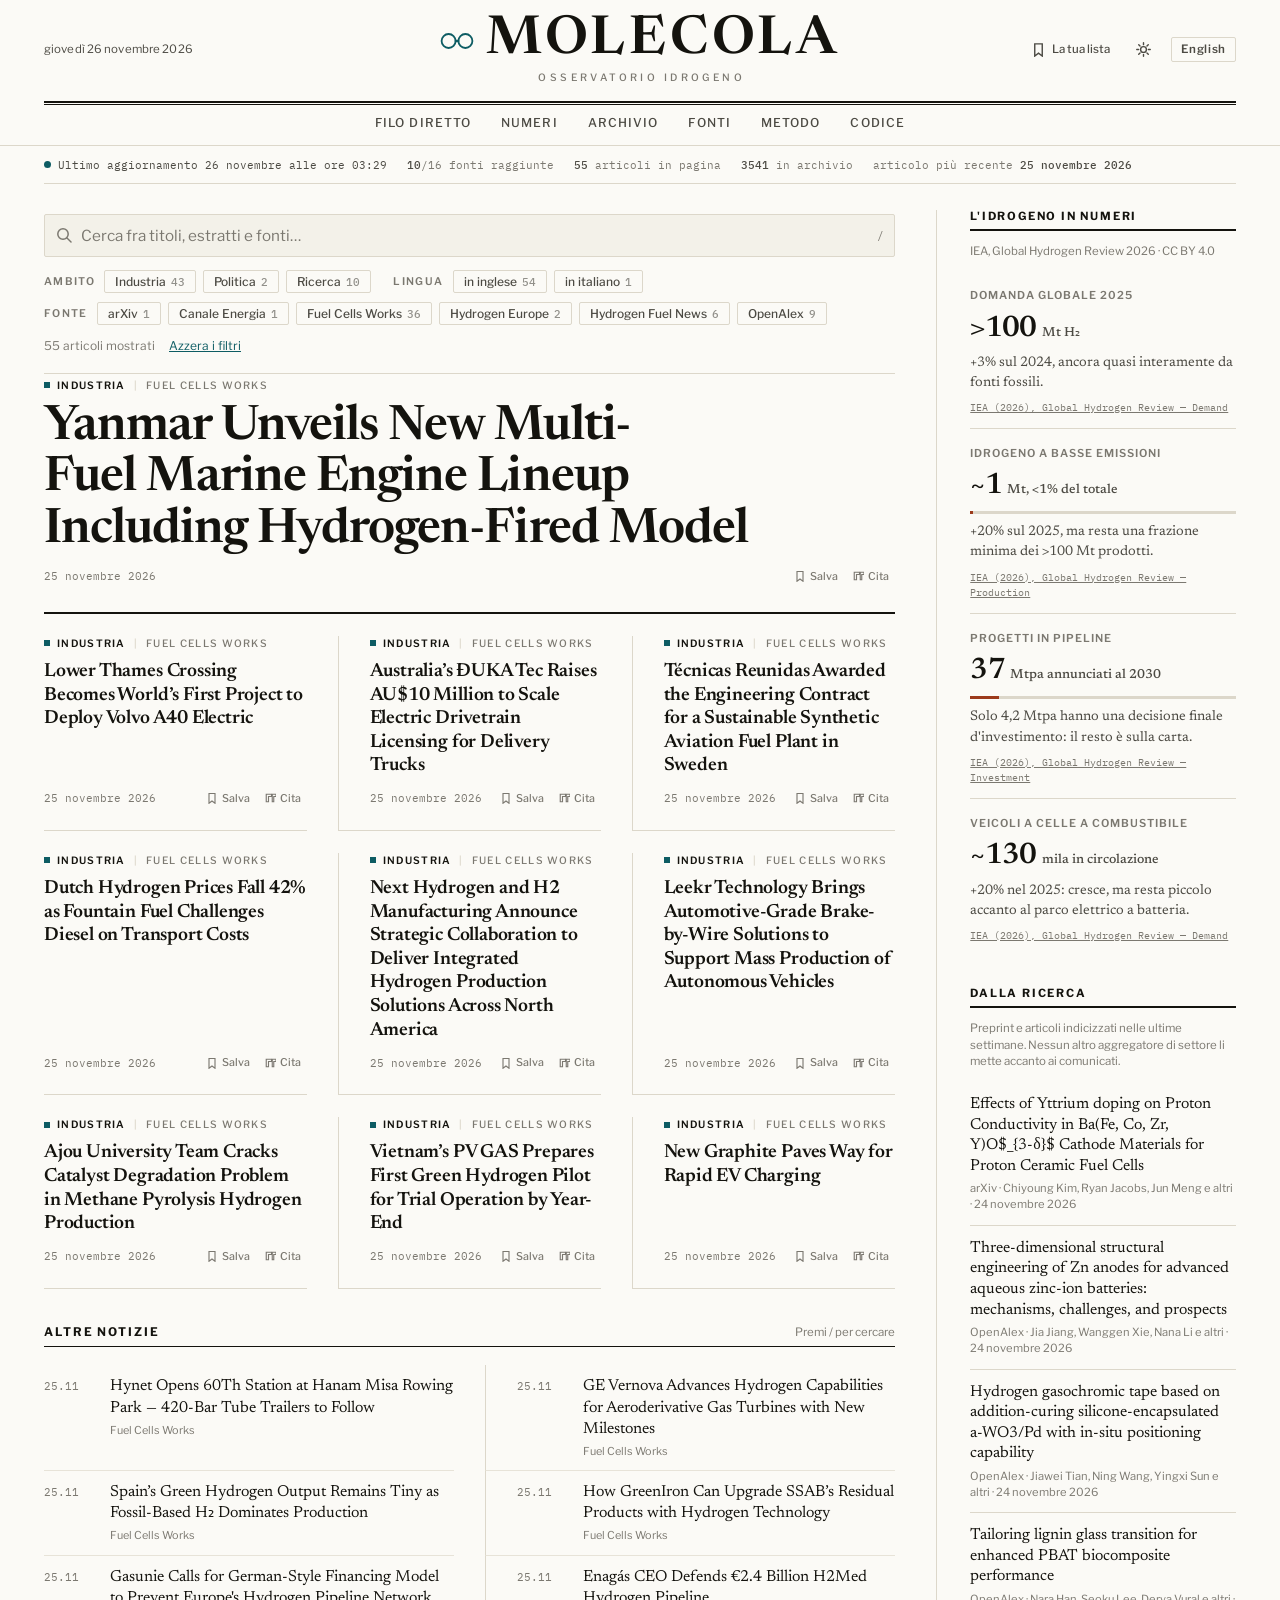
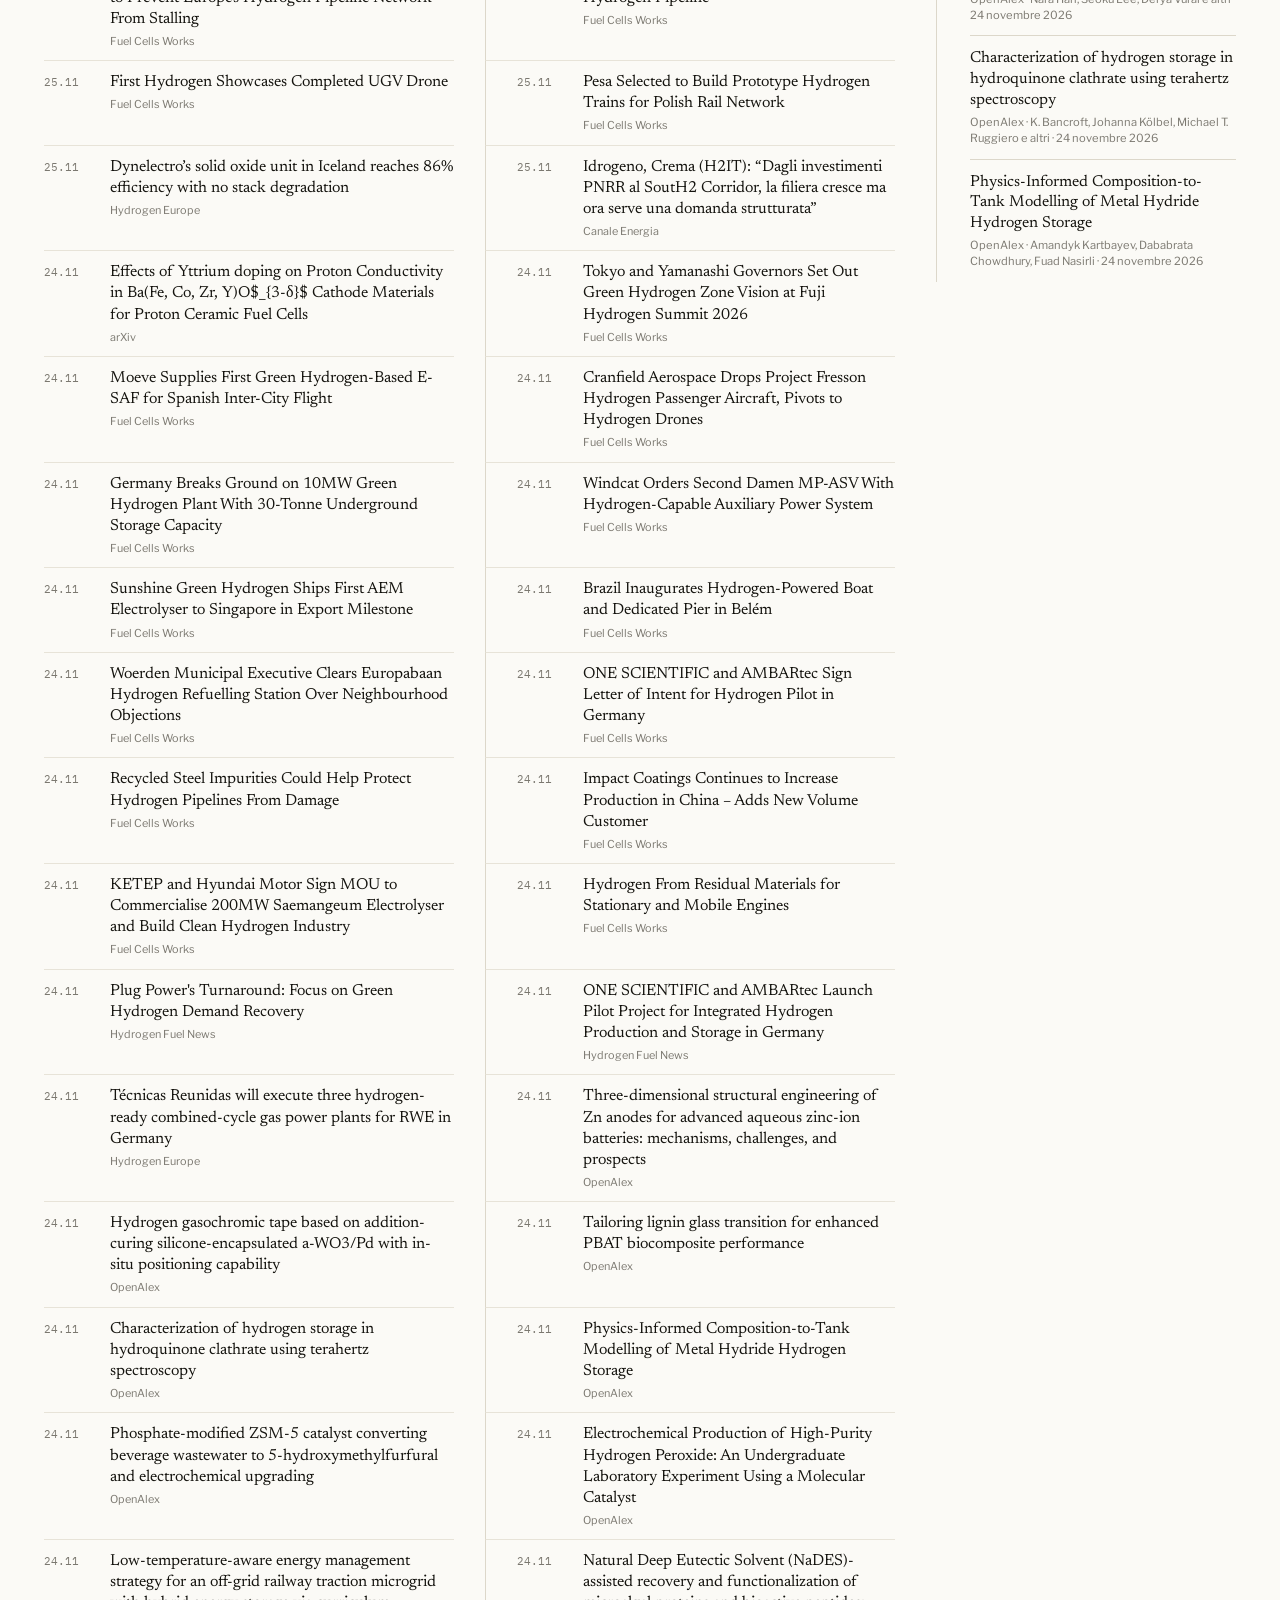
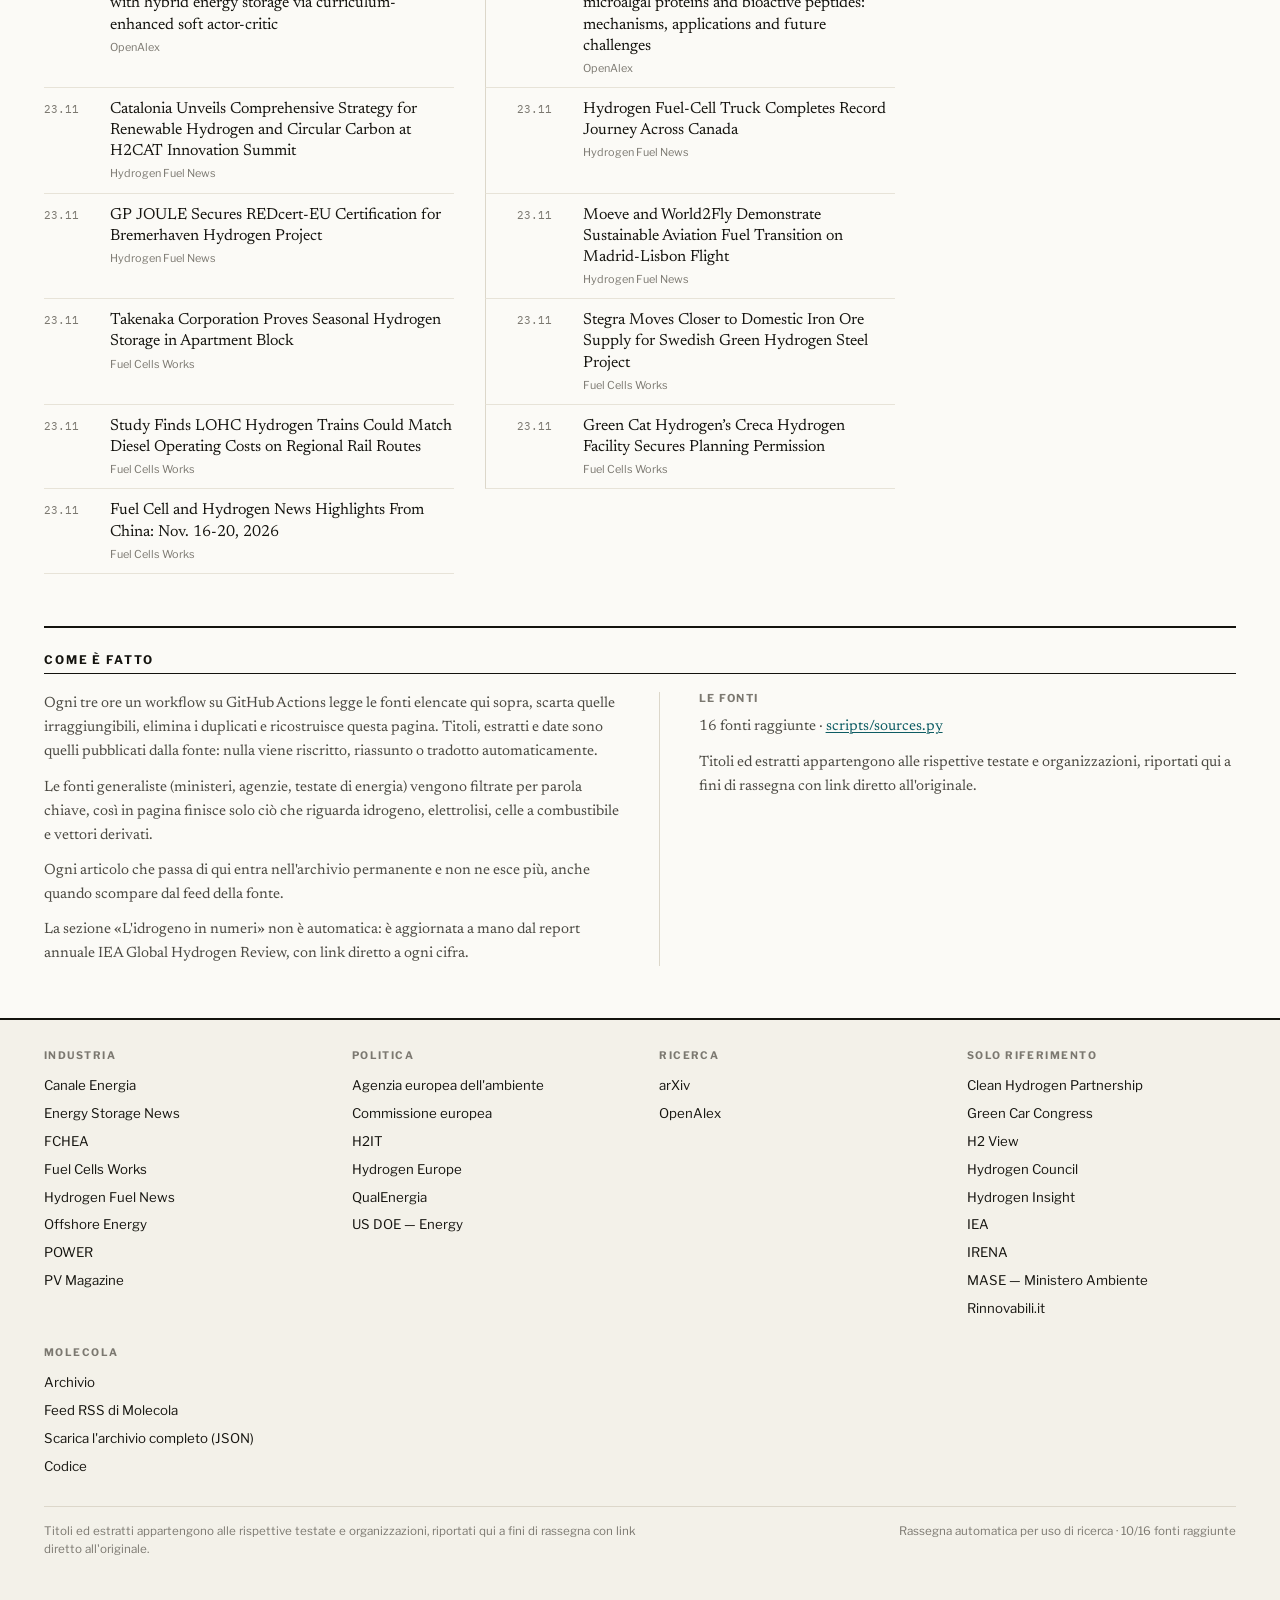
==== commit 91cd7c98: "Aggiornamento automatico" ====
--- a/index.html
+++ b/index.html
@@ -46,7 +46,7 @@
   <div class="wrap">
     <div class="masthead-top">
       <div class="masthead-side left">
-        <span class="dateline">mercoledì 25 novembre 2026</span>
+        <span class="dateline">giovedì 26 novembre 2026</span>
       </div>
       <a class="wordmark" href="index.html">
         <span class="wordmark-row">
@@ -81,10 +81,10 @@
 <div class="wrap"><div class="status">
   <span class="status-live"><span class="live-dot" aria-hidden="true"></span>
     Ultimo aggiornamento
-    <time datetime="2026-11-25T19:08:38+00:00" data-localtime>25 novembre 2026 · 19:08 UTC</time></span>
+    <time datetime="2026-11-26T03:29:09+00:00" data-localtime>26 novembre 2026 · 03:29 UTC</time></span>
   <span><b>10</b>/16 fonti raggiunte</span>
   <span><b>55</b> articoli in pagina</span>
-  <span><b>3540</b> in archivio</span>
+  <span><b>3541</b> in archivio</span>
   <span>articolo più recente <b>25 novembre 2026</b></span>
   
 </div></div>
@@ -104,7 +104,7 @@
     <div class="filter-group"><span class="kicker">Lingua</span><button class="chip" type="button" data-dim="lang" data-value="en" aria-pressed="false">in inglese<span class="n">54</span></button><button class="chip" type="button" data-dim="lang" data-value="it" aria-pressed="false">in italiano<span class="n">1</span></button></div>
   </div>
   <div class="filters" style="margin-top:9px">
-    <div class="filter-group"><span class="kicker">Fonte</span><button class="chip" type="button" data-dim="source" data-value="canale-energia" aria-pressed="false">Canale Energia<span class="n">1</span></button><button class="chip" type="button" data-dim="source" data-value="fuel-cells-works" aria-pressed="false">Fuel Cells Works<span class="n">36</span></button><button class="chip" type="button" data-dim="source" data-value="hydrogen-europe" aria-pressed="false">Hydrogen Europe<span class="n">2</span></button><button class="chip" type="button" data-dim="source" data-value="hydrogen-fuel-news" aria-pressed="false">Hydrogen Fuel News<span class="n">6</span></button><button class="chip" type="button" data-dim="source" data-value="openalex" aria-pressed="false">OpenAlex<span class="n">10</span></button></div>
+    <div class="filter-group"><span class="kicker">Fonte</span><button class="chip" type="button" data-dim="source" data-value="arxiv" aria-pressed="false">arXiv<span class="n">1</span></button><button class="chip" type="button" data-dim="source" data-value="canale-energia" aria-pressed="false">Canale Energia<span class="n">1</span></button><button class="chip" type="button" data-dim="source" data-value="fuel-cells-works" aria-pressed="false">Fuel Cells Works<span class="n">36</span></button><button class="chip" type="button" data-dim="source" data-value="hydrogen-europe" aria-pressed="false">Hydrogen Europe<span class="n">2</span></button><button class="chip" type="button" data-dim="source" data-value="hydrogen-fuel-news" aria-pressed="false">Hydrogen Fuel News<span class="n">6</span></button><button class="chip" type="button" data-dim="source" data-value="openalex" aria-pressed="false">OpenAlex<span class="n">9</span></button></div>
   </div>
   <p class="result-line">
     <span id="result-count">55 articoli mostrati</span>
@@ -170,7 +170,7 @@
             <h2>Altre notizie</h2>
             <span class="note">Premi / per cercare</span>
           </div>
-          <h3 class="day-head">Oggi</h3><div class="digest"><article class="digest-item" id="item-3ca87e3ada6d415c" data-id="3ca87e3ada6d415c" data-searchable data-category="industria" data-source="fuel-cells-works" data-source-name="Fuel Cells Works" data-lang="en" data-date="2026-11-25T15:27:08+00:00" data-title="hynet opens 60th station at hanam misa rowing park — 420-bar tube trailers to follow">
+          <h3 class="day-head">Ieri</h3><div class="digest"><article class="digest-item" id="item-3ca87e3ada6d415c" data-id="3ca87e3ada6d415c" data-searchable data-category="industria" data-source="fuel-cells-works" data-source-name="Fuel Cells Works" data-lang="en" data-date="2026-11-25T15:27:08+00:00" data-title="hynet opens 60th station at hanam misa rowing park — 420-bar tube trailers to follow">
   <span class="digest-date">25.11</span>
   <div>
     <p class="digest-title"><a href="https://fuelcellsworks.com/2026/11/23/electrolyzer/hynet-opens-60th-station-at-hanam-misa-rowing-park-420-bar-tube-trailers-to-follow" data-role="title" target="_blank" rel="noopener">Hynet Opens 60Th Station at Hanam Misa Rowing Park — 420-Bar Tube Trailers to Follow</a></p>
@@ -230,7 +230,13 @@
     <p class="digest-title"><a href="https://www.canaleenergia.com/rubriche/scenari/idrogeno-crema-h2it-investimenti-pnrr-south2-corridor-filiera-cresce-ora-serve-domanda-strutturata/" data-role="title" target="_blank" rel="noopener">Idrogeno, Crema (H2IT): “Dagli investimenti PNRR al SoutH2 Corridor, la filiera cresce ma ora serve una domanda strutturata”</a></p>
     <span class="digest-src">Canale Energia</span>
   </div>
-</article></div><h3 class="day-head">Ieri</h3><div class="digest"><article class="digest-item" id="item-bd9f8968fe4c417e" data-id="bd9f8968fe4c417e" data-searchable data-category="industria" data-source="fuel-cells-works" data-source-name="Fuel Cells Works" data-lang="en" data-date="2026-11-24T18:03:49+00:00" data-title="tokyo and yamanashi governors set out green hydrogen zone vision at fuji hydrogen summit 2026">
+</article></div><h3 class="day-head">Questa settimana</h3><div class="digest"><article class="digest-item" id="item-047ba455b7a3e167" data-id="047ba455b7a3e167" data-searchable data-category="ricerca" data-source="arxiv" data-source-name="arXiv" data-lang="en" data-date="2026-11-24T23:38:11+00:00" data-title="effects of yttrium doping on proton conductivity in ba(fe, co, zr, y)o$_{3-δ}$ cathode materials for proton ceramic fuel cells">
+  <span class="digest-date">24.11</span>
+  <div>
+    <p class="digest-title"><a href="https://arxiv.org/abs/2611.33543v1" data-role="title" target="_blank" rel="noopener">Effects of Yttrium doping on Proton Conductivity in Ba(Fe, Co, Zr, Y)O$_{3-δ}$ Cathode Materials for Proton Ceramic Fuel Cells</a></p>
+    <span class="digest-src">arXiv</span>
+  </div>
+</article><article class="digest-item" id="item-bd9f8968fe4c417e" data-id="bd9f8968fe4c417e" data-searchable data-category="industria" data-source="fuel-cells-works" data-source-name="Fuel Cells Works" data-lang="en" data-date="2026-11-24T18:03:49+00:00" data-title="tokyo and yamanashi governors set out green hydrogen zone vision at fuji hydrogen summit 2026">
   <span class="digest-date">24.11</span>
   <div>
     <p class="digest-title"><a href="https://fuelcellsworks.com/2026/11/23/h2/tokyo-and-yamanashi-governors-set-out-green-hydrogen-zone-vision-at-fuji-hydrogen-summit-2026" data-role="title" target="_blank" rel="noopener">Tokyo and Yamanashi Governors Set Out Green Hydrogen Zone Vision at Fuji Hydrogen Summit 2026</a></p>
@@ -380,13 +386,7 @@
     <p class="digest-title"><a href="https://doi.org/10.1007/s44187-026-01374-1" data-role="title" target="_blank" rel="noopener">Natural Deep Eutectic Solvent (NaDES)-assisted recovery and functionalization of microalgal proteins and bioactive peptides: mechanisms, applications and future challenges</a></p>
     <span class="digest-src">OpenAlex</span>
   </div>
-</article><article class="digest-item" id="item-31555049fa1ebd81" data-id="31555049fa1ebd81" data-searchable data-category="ricerca" data-source="openalex" data-source-name="OpenAlex" data-lang="en" data-date="2026-11-24T00:00:00+00:00" data-title="techno-economic optimization of utility-scale battery energy storage (bess) and green hydrogen electrolysis under variable renewable curtailment">
-  <span class="digest-date">24.11</span>
-  <div>
-    <p class="digest-title"><a href="https://doi.org/10.13140/rg.2.2.33986.13760" data-role="title" target="_blank" rel="noopener">Techno-Economic Optimization of Utility-Scale Battery Energy Storage (BESS) and Green Hydrogen Electrolysis under Variable Renewable Curtailment</a></p>
-    <span class="digest-src">OpenAlex</span>
-  </div>
-</article></div><h3 class="day-head">Questa settimana</h3><div class="digest"><article class="digest-item" id="item-012b02a299ccfc9b" data-id="012b02a299ccfc9b" data-searchable data-category="industria" data-source="hydrogen-fuel-news" data-source-name="Hydrogen Fuel News" data-lang="en" data-date="2026-11-23T22:07:29+00:00" data-title="catalonia unveils comprehensive strategy for renewable hydrogen and circular carbon at h2cat innovation summit">
+</article><article class="digest-item" id="item-012b02a299ccfc9b" data-id="012b02a299ccfc9b" data-searchable data-category="industria" data-source="hydrogen-fuel-news" data-source-name="Hydrogen Fuel News" data-lang="en" data-date="2026-11-23T22:07:29+00:00" data-title="catalonia unveils comprehensive strategy for renewable hydrogen and circular carbon at h2cat innovation summit">
   <span class="digest-date">23.11</span>
   <div>
     <p class="digest-title"><a href="http://www.hydrogenfuelnews.com/catalonia-unveils-comprehensive-strategy-for-renewable-hydrogen-and-circular-car/8577145/" data-role="title" target="_blank" rel="noopener">Catalonia Unveils Comprehensive Strategy for Renewable Hydrogen and Circular Carbon at H2CAT Innovation Summit</a></p>
@@ -481,6 +481,9 @@
   <p class="rail-note">Preprint e articoli indicizzati nelle ultime settimane. Nessun altro aggregatore di settore li mette accanto ai comunicati.</p>
   <ul class="research">
 <li>
+  <p class="r-title"><a href="#item-047ba455b7a3e167">Effects of Yttrium doping on Proton Conductivity in Ba(Fe, Co, Zr, Y)O$_{3-δ}$ Cathode Materials for Proton Ceramic Fuel Cells</a></p>
+  <p class="r-meta">arXiv · Chiyoung Kim, Ryan Jacobs, Jun Meng e altri · 24 novembre 2026</p>
+</li><li>
   <p class="r-title"><a href="#item-88c971e7b7c7f6c4">Three-dimensional structural engineering of Zn anodes for advanced aqueous zinc-ion batteries: mechanisms, challenges, and prospects</a></p>
   <p class="r-meta">OpenAlex · Jia Jiang, Wanggen Xie, Nana Li e altri · 24 novembre 2026</p>
 </li><li>
@@ -495,9 +498,6 @@
 </li><li>
   <p class="r-title"><a href="#item-afc798c44ab36c4d">Physics-Informed Composition-to-Tank Modelling of Metal Hydride Hydrogen Storage</a></p>
   <p class="r-meta">OpenAlex · Amandyk Kartbayev, Dababrata Chowdhury, Fuad Nasirli · 24 novembre 2026</p>
-</li><li>
-  <p class="r-title"><a href="#item-f39297c103d961ee">Phosphate-modified ZSM-5 catalyst converting beverage wastewater to 5-hydroxymethylfurfural and electrochemical upgrading</a></p>
-  <p class="r-meta">OpenAlex · Sumaya Sarmin, Lixue Jiang, Qiyuan Li e altri · 24 novembre 2026</p>
 </li>
   </ul>
 </div>
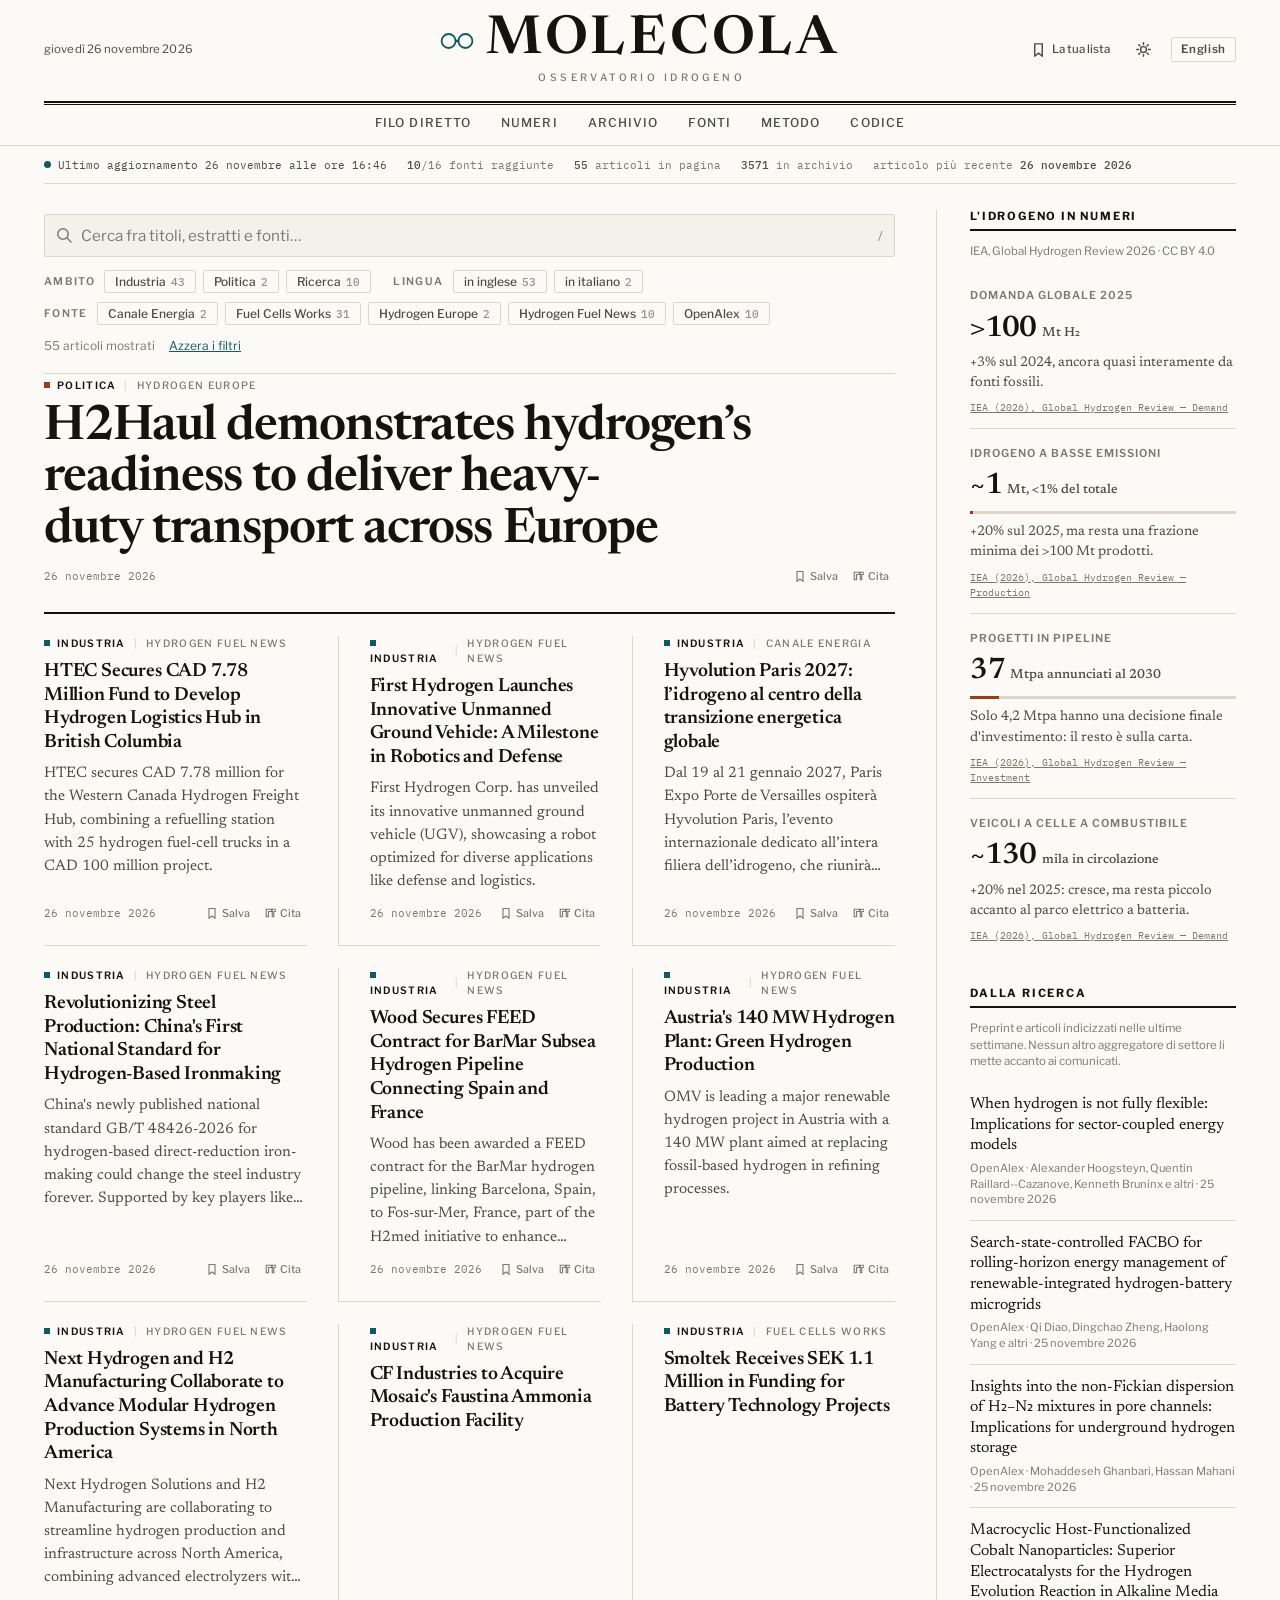
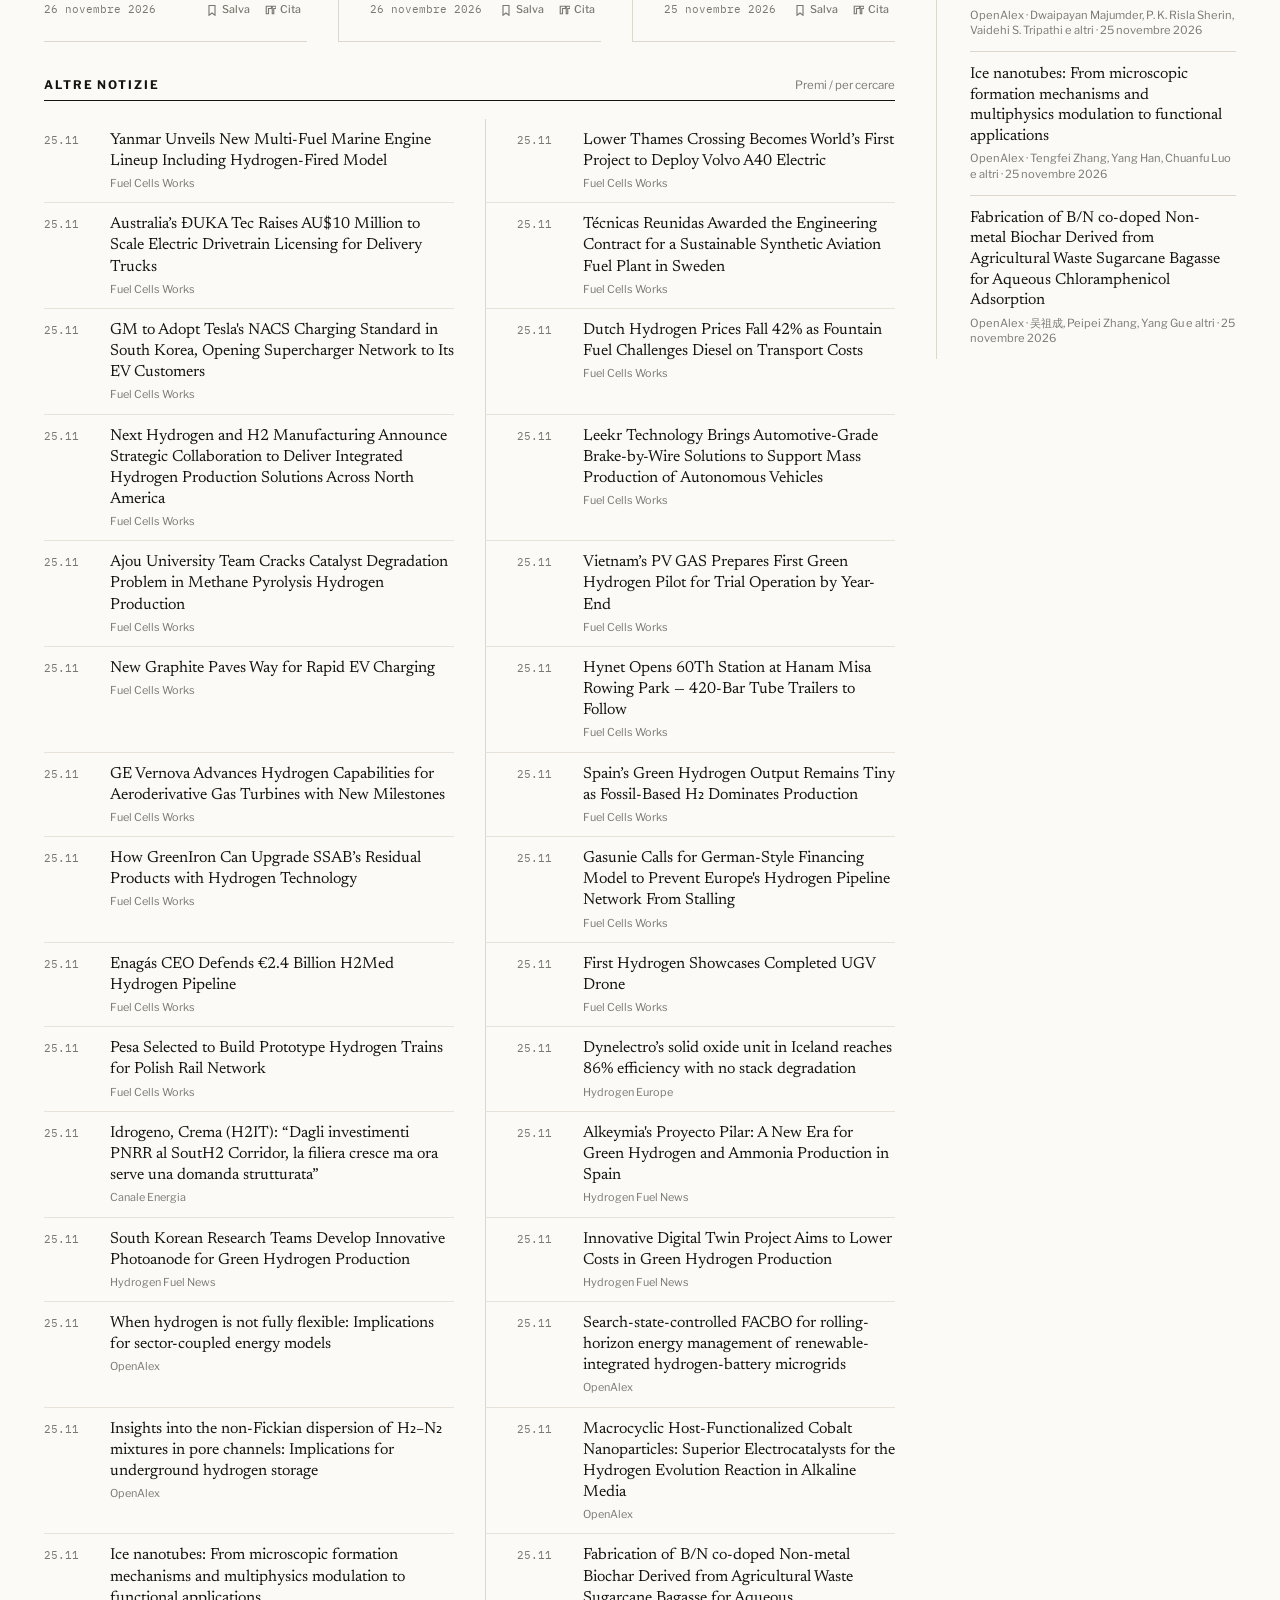
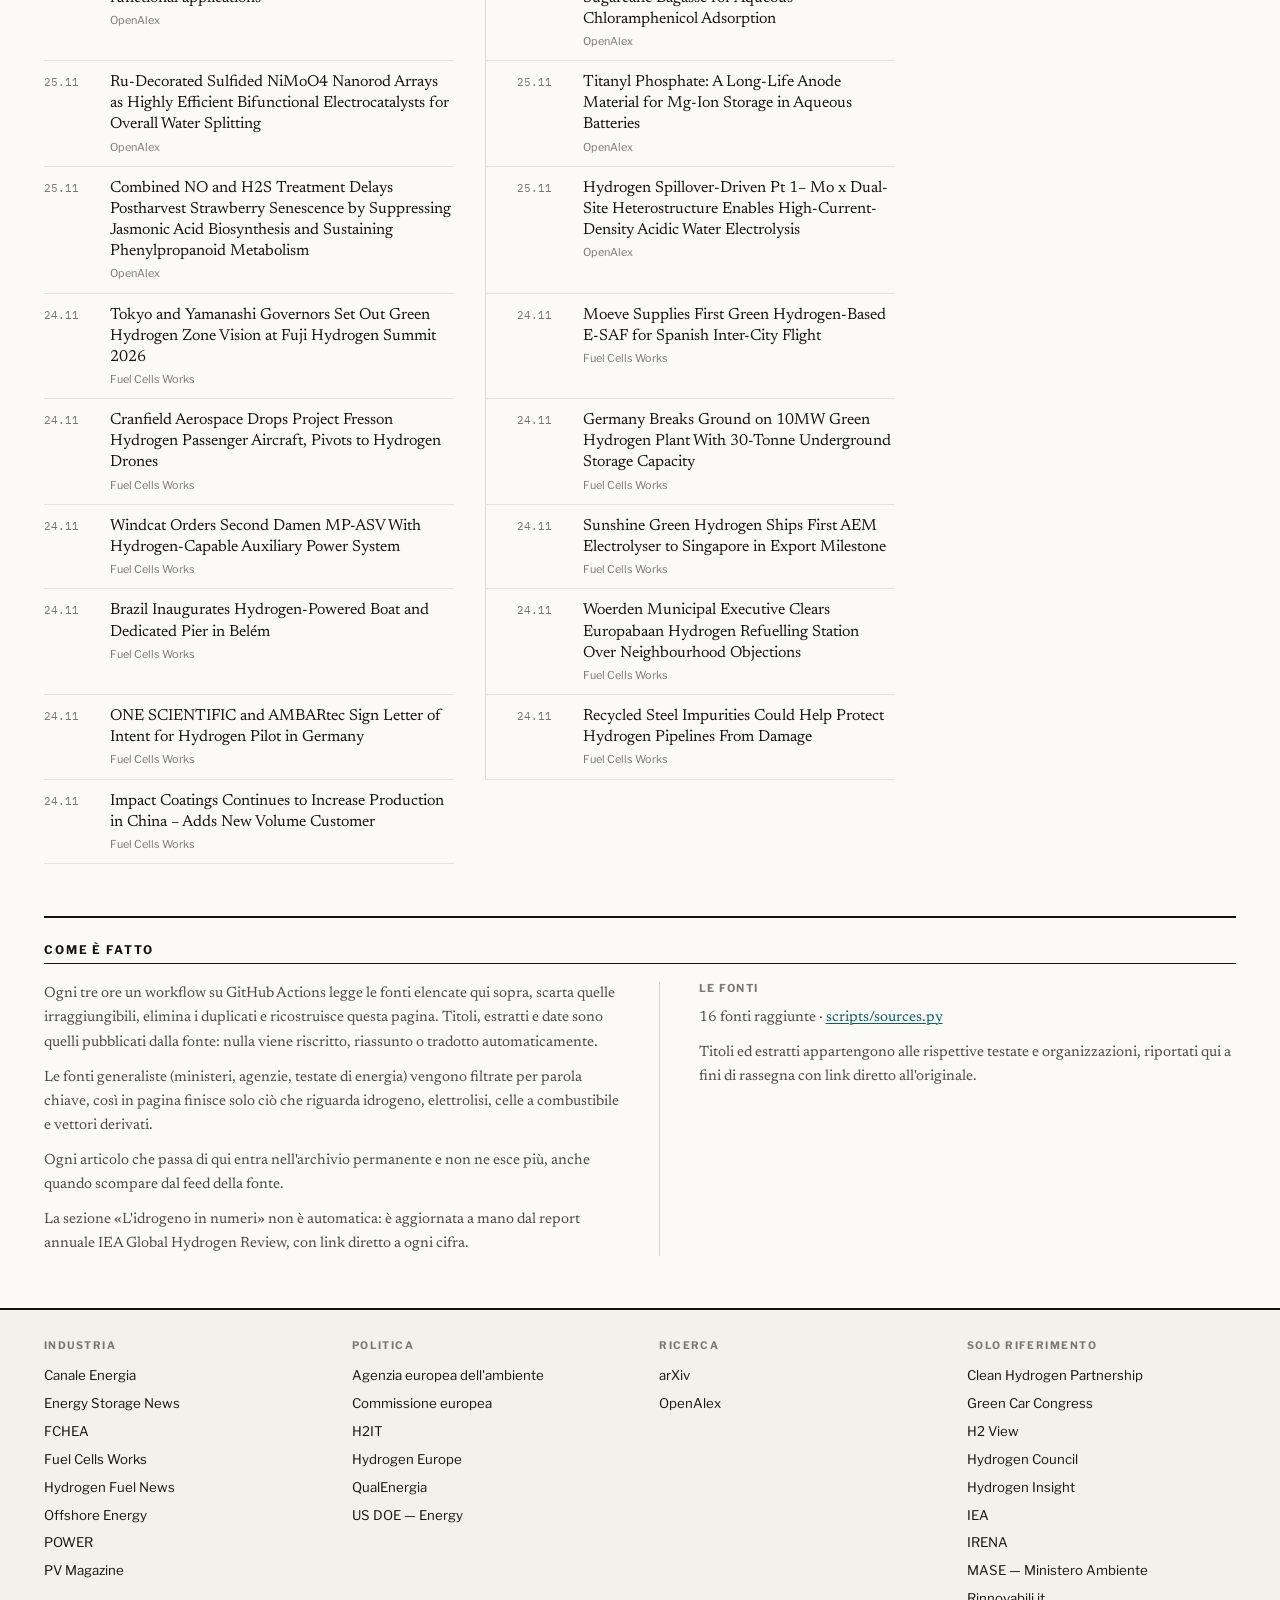
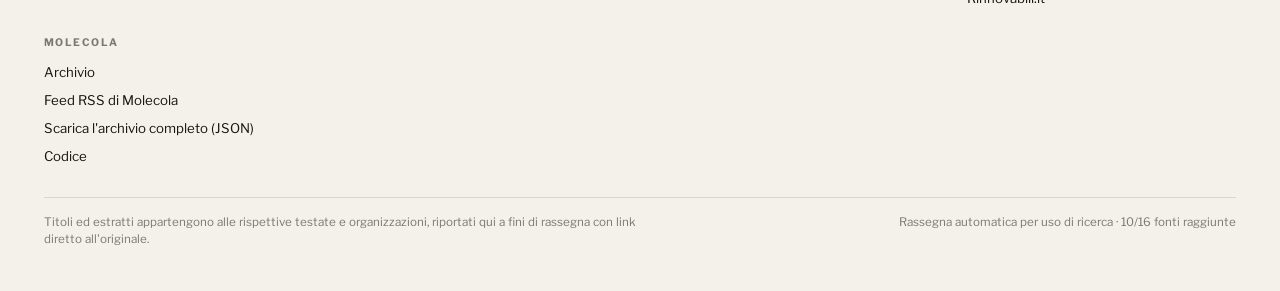
==== commit b6db4e9f: "Aggiornamento automatico" ====
--- a/index.html
+++ b/index.html
@@ -81,11 +81,11 @@
 <div class="wrap"><div class="status">
   <span class="status-live"><span class="live-dot" aria-hidden="true"></span>
     Ultimo aggiornamento
-    <time datetime="2026-11-26T03:29:09+00:00" data-localtime>26 novembre 2026 · 03:29 UTC</time></span>
+    <time datetime="2026-11-26T16:46:09+00:00" data-localtime>26 novembre 2026 · 16:46 UTC</time></span>
   <span><b>10</b>/16 fonti raggiunte</span>
   <span><b>55</b> articoli in pagina</span>
-  <span><b>3541</b> in archivio</span>
-  <span>articolo più recente <b>25 novembre 2026</b></span>
+  <span><b>3571</b> in archivio</span>
+  <span>articolo più recente <b>26 novembre 2026</b></span>
   
 </div></div>
 <main id="main">
@@ -101,10 +101,10 @@
   </div>
   <div class="filters">
     <div class="filter-group"><span class="kicker">Ambito</span><button class="chip" type="button" data-dim="category" data-value="industria" aria-pressed="false">Industria<span class="n">43</span></button><button class="chip" type="button" data-dim="category" data-value="politica" aria-pressed="false">Politica<span class="n">2</span></button><button class="chip" type="button" data-dim="category" data-value="ricerca" aria-pressed="false">Ricerca<span class="n">10</span></button></div>
-    <div class="filter-group"><span class="kicker">Lingua</span><button class="chip" type="button" data-dim="lang" data-value="en" aria-pressed="false">in inglese<span class="n">54</span></button><button class="chip" type="button" data-dim="lang" data-value="it" aria-pressed="false">in italiano<span class="n">1</span></button></div>
+    <div class="filter-group"><span class="kicker">Lingua</span><button class="chip" type="button" data-dim="lang" data-value="en" aria-pressed="false">in inglese<span class="n">53</span></button><button class="chip" type="button" data-dim="lang" data-value="it" aria-pressed="false">in italiano<span class="n">2</span></button></div>
   </div>
   <div class="filters" style="margin-top:9px">
-    <div class="filter-group"><span class="kicker">Fonte</span><button class="chip" type="button" data-dim="source" data-value="arxiv" aria-pressed="false">arXiv<span class="n">1</span></button><button class="chip" type="button" data-dim="source" data-value="canale-energia" aria-pressed="false">Canale Energia<span class="n">1</span></button><button class="chip" type="button" data-dim="source" data-value="fuel-cells-works" aria-pressed="false">Fuel Cells Works<span class="n">36</span></button><button class="chip" type="button" data-dim="source" data-value="hydrogen-europe" aria-pressed="false">Hydrogen Europe<span class="n">2</span></button><button class="chip" type="button" data-dim="source" data-value="hydrogen-fuel-news" aria-pressed="false">Hydrogen Fuel News<span class="n">6</span></button><button class="chip" type="button" data-dim="source" data-value="openalex" aria-pressed="false">OpenAlex<span class="n">9</span></button></div>
+    <div class="filter-group"><span class="kicker">Fonte</span><button class="chip" type="button" data-dim="source" data-value="canale-energia" aria-pressed="false">Canale Energia<span class="n">2</span></button><button class="chip" type="button" data-dim="source" data-value="fuel-cells-works" aria-pressed="false">Fuel Cells Works<span class="n">31</span></button><button class="chip" type="button" data-dim="source" data-value="hydrogen-europe" aria-pressed="false">Hydrogen Europe<span class="n">2</span></button><button class="chip" type="button" data-dim="source" data-value="hydrogen-fuel-news" aria-pressed="false">Hydrogen Fuel News<span class="n">10</span></button><button class="chip" type="button" data-dim="source" data-value="openalex" aria-pressed="false">OpenAlex<span class="n">10</span></button></div>
   </div>
   <p class="result-line">
     <span id="result-count">55 articoli mostrati</span>
@@ -112,56 +112,56 @@
   </p>
 </div>
         <div id="filterable">
-          <article class="lead" id="item-d217600bfdc80b5d" data-id="d217600bfdc80b5d" data-searchable data-category="industria" data-source="fuel-cells-works" data-source-name="Fuel Cells Works" data-lang="en" data-date="2026-11-25T17:16:25+00:00" data-title="yanmar unveils new multi-fuel marine engine lineup including hydrogen-fired model">
-  <p class="story-kicker"><span class="cat">Industria</span><span class="sep">|</span><span class="src">Fuel Cells Works</span></p>
-  <h2><a href="https://fuelcellsworks.com/2026/11/19/h2/yanmar-unveils-new-multi-fuel-marine-engine-lineup-including-hydrogen-fired-model" data-role="title" target="_blank" rel="noopener">Yanmar Unveils New Multi-Fuel Marine Engine Lineup Including Hydrogen-Fired Model</a></h2>
+          <article class="lead" id="item-b3835e010226583e" data-id="b3835e010226583e" data-searchable data-category="politica" data-source="hydrogen-europe" data-source-name="Hydrogen Europe" data-lang="en" data-date="2026-11-26T15:29:54+00:00" data-title="h2haul demonstrates hydrogen’s readiness to deliver heavy-duty transport across europe">
+  <p class="story-kicker"><span class="cat">Politica</span><span class="sep">|</span><span class="src">Hydrogen Europe</span></p>
+  <h2><a href="https://hydrogeneurope.eu/h2haul-demonstrates-hydrogens-readiness-to-deliver-heavy-duty-transport-across-europe/" data-role="title" target="_blank" rel="noopener">H2Haul demonstrates hydrogen’s readiness to deliver heavy-duty transport across Europe</a></h2>
   
-  <div class="story-meta"><span>25 novembre 2026</span><span class="story-actions"><button class="act" type="button" data-action="save" aria-pressed="false" title="Salva nella tua lista (resta su questo browser)"><svg viewBox="0 0 16 16" fill="none" stroke="currentColor" stroke-width="1.5" stroke-linecap="round" aria-hidden="true"><path d="M4 2h8v13l-4-3-4 3z"/></svg><span>Salva</span></button><button class="act" type="button" data-action="cite" title="Copia la citazione negli appunti"><svg viewBox="0 0 16 16" fill="none" stroke="currentColor" stroke-width="1.5" stroke-linecap="round" aria-hidden="true"><path d="M3 3h7v3H6v7H3z"/><path d="M11 3h5v3h-3v7h-2z"/></svg><span>Cita</span></button></span></div>
+  <div class="story-meta"><span>26 novembre 2026</span><span class="story-actions"><button class="act" type="button" data-action="save" aria-pressed="false" title="Salva nella tua lista (resta su questo browser)"><svg viewBox="0 0 16 16" fill="none" stroke="currentColor" stroke-width="1.5" stroke-linecap="round" aria-hidden="true"><path d="M4 2h8v13l-4-3-4 3z"/></svg><span>Salva</span></button><button class="act" type="button" data-action="cite" title="Copia la citazione negli appunti"><svg viewBox="0 0 16 16" fill="none" stroke="currentColor" stroke-width="1.5" stroke-linecap="round" aria-hidden="true"><path d="M3 3h7v3H6v7H3z"/><path d="M11 3h5v3h-3v7h-2z"/></svg><span>Cita</span></button></span></div>
 </article>
           <div class="stories">
-            <article class="story" id="item-9ca408aea594bbc2" data-id="9ca408aea594bbc2" data-searchable data-category="industria" data-source="fuel-cells-works" data-source-name="Fuel Cells Works" data-lang="en" data-date="2026-11-25T17:16:04+00:00" data-title="lower thames crossing becomes world’s first project to deploy volvo a40 electric">
+            <article class="story" id="item-3f35717424e07e46" data-id="3f35717424e07e46" data-searchable data-category="industria" data-source="hydrogen-fuel-news" data-source-name="Hydrogen Fuel News" data-lang="en" data-date="2026-11-26T15:07:04+00:00" data-title="htec secures cad 7.78 million fund to develop hydrogen logistics hub in british columbia">
+  <p class="story-kicker"><span class="cat">Industria</span><span class="sep">|</span><span class="src">Hydrogen Fuel News</span></p>
+  <h3><a href="http://www.hydrogenfuelnews.com/htec-secures-cad-7-78-million-fund-to-develop-hydrogen-logistics-hub-in-british-/8577176/" data-role="title" target="_blank" rel="noopener">HTEC Secures CAD 7.78 Million Fund to Develop Hydrogen Logistics Hub in British Columbia</a></h3>
+  <p class="excerpt">HTEC secures CAD 7.78 million for the Western Canada Hydrogen Freight Hub, combining a refuelling station with 25 hydrogen fuel-cell trucks in a CAD 100 million project.</p>
+  <div class="story-meta"><span>26 novembre 2026</span><span class="story-actions"><button class="act" type="button" data-action="save" aria-pressed="false" title="Salva nella tua lista (resta su questo browser)"><svg viewBox="0 0 16 16" fill="none" stroke="currentColor" stroke-width="1.5" stroke-linecap="round" aria-hidden="true"><path d="M4 2h8v13l-4-3-4 3z"/></svg><span>Salva</span></button><button class="act" type="button" data-action="cite" title="Copia la citazione negli appunti"><svg viewBox="0 0 16 16" fill="none" stroke="currentColor" stroke-width="1.5" stroke-linecap="round" aria-hidden="true"><path d="M3 3h7v3H6v7H3z"/><path d="M11 3h5v3h-3v7h-2z"/></svg><span>Cita</span></button></span></div>
+</article><article class="story" id="item-6159492be5cea305" data-id="6159492be5cea305" data-searchable data-category="industria" data-source="hydrogen-fuel-news" data-source-name="Hydrogen Fuel News" data-lang="en" data-date="2026-11-26T15:06:05+00:00" data-title="first hydrogen launches innovative unmanned ground vehicle: a milestone in robotics and defense">
+  <p class="story-kicker"><span class="cat">Industria</span><span class="sep">|</span><span class="src">Hydrogen Fuel News</span></p>
+  <h3><a href="http://www.hydrogenfuelnews.com/first-hydrogen-launches-innovative-unmanned-ground-vehicle-a-milestone-in-roboti/8577175/" data-role="title" target="_blank" rel="noopener">First Hydrogen Launches Innovative Unmanned Ground Vehicle: A Milestone in Robotics and Defense</a></h3>
+  <p class="excerpt">First Hydrogen Corp. has unveiled its innovative unmanned ground vehicle (UGV), showcasing a robot optimized for diverse applications like defense and logistics.</p>
+  <div class="story-meta"><span>26 novembre 2026</span><span class="story-actions"><button class="act" type="button" data-action="save" aria-pressed="false" title="Salva nella tua lista (resta su questo browser)"><svg viewBox="0 0 16 16" fill="none" stroke="currentColor" stroke-width="1.5" stroke-linecap="round" aria-hidden="true"><path d="M4 2h8v13l-4-3-4 3z"/></svg><span>Salva</span></button><button class="act" type="button" data-action="cite" title="Copia la citazione negli appunti"><svg viewBox="0 0 16 16" fill="none" stroke="currentColor" stroke-width="1.5" stroke-linecap="round" aria-hidden="true"><path d="M3 3h7v3H6v7H3z"/><path d="M11 3h5v3h-3v7h-2z"/></svg><span>Cita</span></button></span></div>
+</article><article class="story" id="item-598adbf9f91ad4f2" data-id="598adbf9f91ad4f2" data-searchable data-category="industria" data-source="canale-energia" data-source-name="Canale Energia" data-lang="it" data-date="2026-11-26T11:02:43+00:00" data-title="hyvolution paris 2027: l’idrogeno al centro della transizione energetica globale">
+  <p class="story-kicker"><span class="cat">Industria</span><span class="sep">|</span><span class="src">Canale Energia</span></p>
+  <h3><a href="https://www.canaleenergia.com/rubriche/agenda-eventi/hyvolution-paris-2027-idrogeno-transizione-energetica-globale/" data-role="title" target="_blank" rel="noopener">Hyvolution Paris 2027: l’idrogeno al centro della transizione energetica globale</a></h3>
+  <p class="excerpt">Dal 19 al 21 gennaio 2027, Paris Expo Porte de Versailles ospiterà Hyvolution Paris, l’evento internazionale dedicato all’intera filiera dell’idrogeno, che riunirà produttori, investitori, decision-maker e operatori…</p>
+  <div class="story-meta"><span>26 novembre 2026</span><span class="story-actions"><button class="act" type="button" data-action="save" aria-pressed="false" title="Salva nella tua lista (resta su questo browser)"><svg viewBox="0 0 16 16" fill="none" stroke="currentColor" stroke-width="1.5" stroke-linecap="round" aria-hidden="true"><path d="M4 2h8v13l-4-3-4 3z"/></svg><span>Salva</span></button><button class="act" type="button" data-action="cite" title="Copia la citazione negli appunti"><svg viewBox="0 0 16 16" fill="none" stroke="currentColor" stroke-width="1.5" stroke-linecap="round" aria-hidden="true"><path d="M3 3h7v3H6v7H3z"/><path d="M11 3h5v3h-3v7h-2z"/></svg><span>Cita</span></button></span></div>
+</article><article class="story" id="item-24f5f083c10160a2" data-id="24f5f083c10160a2" data-searchable data-category="industria" data-source="hydrogen-fuel-news" data-source-name="Hydrogen Fuel News" data-lang="en" data-date="2026-11-26T02:07:10+00:00" data-title="revolutionizing steel production: china&#x27;s first national standard for hydrogen-based ironmaking">
+  <p class="story-kicker"><span class="cat">Industria</span><span class="sep">|</span><span class="src">Hydrogen Fuel News</span></p>
+  <h3><a href="http://www.hydrogenfuelnews.com/revolutionizing-steel-production-china-s-first-national-standard-for-hydrogen-ba/8577173/" data-role="title" target="_blank" rel="noopener">Revolutionizing Steel Production: China&#x27;s First National Standard for Hydrogen-Based Ironmaking</a></h3>
+  <p class="excerpt">China&#x27;s newly published national standard GB/T 48426-2026 for hydrogen-based direct-reduction iron-making could change the steel industry forever. Supported by key players like HBIS Group, this standard aims to…</p>
+  <div class="story-meta"><span>26 novembre 2026</span><span class="story-actions"><button class="act" type="button" data-action="save" aria-pressed="false" title="Salva nella tua lista (resta su questo browser)"><svg viewBox="0 0 16 16" fill="none" stroke="currentColor" stroke-width="1.5" stroke-linecap="round" aria-hidden="true"><path d="M4 2h8v13l-4-3-4 3z"/></svg><span>Salva</span></button><button class="act" type="button" data-action="cite" title="Copia la citazione negli appunti"><svg viewBox="0 0 16 16" fill="none" stroke="currentColor" stroke-width="1.5" stroke-linecap="round" aria-hidden="true"><path d="M3 3h7v3H6v7H3z"/><path d="M11 3h5v3h-3v7h-2z"/></svg><span>Cita</span></button></span></div>
+</article><article class="story" id="item-9a8889625a8e39fb" data-id="9a8889625a8e39fb" data-searchable data-category="industria" data-source="hydrogen-fuel-news" data-source-name="Hydrogen Fuel News" data-lang="en" data-date="2026-11-26T02:06:18+00:00" data-title="wood secures feed contract for barmar subsea hydrogen pipeline connecting spain and france">
+  <p class="story-kicker"><span class="cat">Industria</span><span class="sep">|</span><span class="src">Hydrogen Fuel News</span></p>
+  <h3><a href="http://www.hydrogenfuelnews.com/wood-secures-feed-contract-for-barmar-subsea-hydrogen-pipeline-connecting-spain-/8577172/" data-role="title" target="_blank" rel="noopener">Wood Secures FEED Contract for BarMar Subsea Hydrogen Pipeline Connecting Spain and France</a></h3>
+  <p class="excerpt">Wood has been awarded a FEED contract for the BarMar hydrogen pipeline, linking Barcelona, Spain, to Fos-sur-Mer, France, part of the H2med initiative to enhance Europe&#x27;s hydrogen infrastructure.</p>
+  <div class="story-meta"><span>26 novembre 2026</span><span class="story-actions"><button class="act" type="button" data-action="save" aria-pressed="false" title="Salva nella tua lista (resta su questo browser)"><svg viewBox="0 0 16 16" fill="none" stroke="currentColor" stroke-width="1.5" stroke-linecap="round" aria-hidden="true"><path d="M4 2h8v13l-4-3-4 3z"/></svg><span>Salva</span></button><button class="act" type="button" data-action="cite" title="Copia la citazione negli appunti"><svg viewBox="0 0 16 16" fill="none" stroke="currentColor" stroke-width="1.5" stroke-linecap="round" aria-hidden="true"><path d="M3 3h7v3H6v7H3z"/><path d="M11 3h5v3h-3v7h-2z"/></svg><span>Cita</span></button></span></div>
+</article><article class="story" id="item-a91a3e7bb33fb942" data-id="a91a3e7bb33fb942" data-searchable data-category="industria" data-source="hydrogen-fuel-news" data-source-name="Hydrogen Fuel News" data-lang="en" data-date="2026-11-26T02:06:12+00:00" data-title="austria&#x27;s 140 mw hydrogen plant: green hydrogen production">
+  <p class="story-kicker"><span class="cat">Industria</span><span class="sep">|</span><span class="src">Hydrogen Fuel News</span></p>
+  <h3><a href="http://www.hydrogenfuelnews.com/austria-s-140-mw-hydrogen-plant-a-game-changer-for-green-hydrogen-production/8577171/" data-role="title" target="_blank" rel="noopener">Austria&#x27;s 140 MW Hydrogen Plant: Green Hydrogen Production</a></h3>
+  <p class="excerpt">OMV is leading a major renewable hydrogen project in Austria with a 140 MW plant aimed at replacing fossil-based hydrogen in refining processes.</p>
+  <div class="story-meta"><span>26 novembre 2026</span><span class="story-actions"><button class="act" type="button" data-action="save" aria-pressed="false" title="Salva nella tua lista (resta su questo browser)"><svg viewBox="0 0 16 16" fill="none" stroke="currentColor" stroke-width="1.5" stroke-linecap="round" aria-hidden="true"><path d="M4 2h8v13l-4-3-4 3z"/></svg><span>Salva</span></button><button class="act" type="button" data-action="cite" title="Copia la citazione negli appunti"><svg viewBox="0 0 16 16" fill="none" stroke="currentColor" stroke-width="1.5" stroke-linecap="round" aria-hidden="true"><path d="M3 3h7v3H6v7H3z"/><path d="M11 3h5v3h-3v7h-2z"/></svg><span>Cita</span></button></span></div>
+</article><article class="story" id="item-eb4599cccc2b5d2e" data-id="eb4599cccc2b5d2e" data-searchable data-category="industria" data-source="hydrogen-fuel-news" data-source-name="Hydrogen Fuel News" data-lang="en" data-date="2026-11-26T02:05:50+00:00" data-title="next hydrogen and h2 manufacturing collaborate to advance modular hydrogen production systems in north america">
+  <p class="story-kicker"><span class="cat">Industria</span><span class="sep">|</span><span class="src">Hydrogen Fuel News</span></p>
+  <h3><a href="http://www.hydrogenfuelnews.com/next-hydrogen-and-h2-manufacturing-collaborate-to-advance-modular-hydrogen-produ/8577170/" data-role="title" target="_blank" rel="noopener">Next Hydrogen and H2 Manufacturing Collaborate to Advance Modular Hydrogen Production Systems in North America</a></h3>
+  <p class="excerpt">Next Hydrogen Solutions and H2 Manufacturing are collaborating to streamline hydrogen production and infrastructure across North America, combining advanced electrolyzers with essential compression and storage…</p>
+  <div class="story-meta"><span>26 novembre 2026</span><span class="story-actions"><button class="act" type="button" data-action="save" aria-pressed="false" title="Salva nella tua lista (resta su questo browser)"><svg viewBox="0 0 16 16" fill="none" stroke="currentColor" stroke-width="1.5" stroke-linecap="round" aria-hidden="true"><path d="M4 2h8v13l-4-3-4 3z"/></svg><span>Salva</span></button><button class="act" type="button" data-action="cite" title="Copia la citazione negli appunti"><svg viewBox="0 0 16 16" fill="none" stroke="currentColor" stroke-width="1.5" stroke-linecap="round" aria-hidden="true"><path d="M3 3h7v3H6v7H3z"/><path d="M11 3h5v3h-3v7h-2z"/></svg><span>Cita</span></button></span></div>
+</article><article class="story" id="item-0971c606066f5b52" data-id="0971c606066f5b52" data-searchable data-category="industria" data-source="hydrogen-fuel-news" data-source-name="Hydrogen Fuel News" data-lang="en" data-date="2026-11-26T02:05:23+00:00" data-title="cf industries to acquire mosaic&#x27;s faustina ammonia production facility">
+  <p class="story-kicker"><span class="cat">Industria</span><span class="sep">|</span><span class="src">Hydrogen Fuel News</span></p>
+  <h3><a href="http://www.hydrogenfuelnews.com/cf-industries-to-acquire-mosaic-s-faustina-ammonia-production-facility/8577168/" data-role="title" target="_blank" rel="noopener">CF Industries to Acquire Mosaic&#x27;s Faustina Ammonia Production Facility</a></h3>
+  
+  <div class="story-meta"><span>26 novembre 2026</span><span class="story-actions"><button class="act" type="button" data-action="save" aria-pressed="false" title="Salva nella tua lista (resta su questo browser)"><svg viewBox="0 0 16 16" fill="none" stroke="currentColor" stroke-width="1.5" stroke-linecap="round" aria-hidden="true"><path d="M4 2h8v13l-4-3-4 3z"/></svg><span>Salva</span></button><button class="act" type="button" data-action="cite" title="Copia la citazione negli appunti"><svg viewBox="0 0 16 16" fill="none" stroke="currentColor" stroke-width="1.5" stroke-linecap="round" aria-hidden="true"><path d="M3 3h7v3H6v7H3z"/><path d="M11 3h5v3h-3v7h-2z"/></svg><span>Cita</span></button></span></div>
+</article><article class="story" id="item-8ffc657946b75928" data-id="8ffc657946b75928" data-searchable data-category="industria" data-source="fuel-cells-works" data-source-name="Fuel Cells Works" data-lang="en" data-date="2026-11-25T17:27:45+00:00" data-title="smoltek receives sek 1.1 million in funding for battery technology projects">
   <p class="story-kicker"><span class="cat">Industria</span><span class="sep">|</span><span class="src">Fuel Cells Works</span></p>
-  <h3><a href="https://fuelcellsworks.com/2026/11/25/electric/lower-thames-crossing-becomes-world-s-first-project-to-deploy-volvo-a40-electric" data-role="title" target="_blank" rel="noopener">Lower Thames Crossing Becomes World’s First Project to Deploy Volvo A40 Electric</a></h3>
-  
-  <div class="story-meta"><span>25 novembre 2026</span><span class="story-actions"><button class="act" type="button" data-action="save" aria-pressed="false" title="Salva nella tua lista (resta su questo browser)"><svg viewBox="0 0 16 16" fill="none" stroke="currentColor" stroke-width="1.5" stroke-linecap="round" aria-hidden="true"><path d="M4 2h8v13l-4-3-4 3z"/></svg><span>Salva</span></button><button class="act" type="button" data-action="cite" title="Copia la citazione negli appunti"><svg viewBox="0 0 16 16" fill="none" stroke="currentColor" stroke-width="1.5" stroke-linecap="round" aria-hidden="true"><path d="M3 3h7v3H6v7H3z"/><path d="M11 3h5v3h-3v7h-2z"/></svg><span>Cita</span></button></span></div>
-</article><article class="story" id="item-f70251b93f9409e5" data-id="f70251b93f9409e5" data-searchable data-category="industria" data-source="fuel-cells-works" data-source-name="Fuel Cells Works" data-lang="en" data-date="2026-11-25T16:47:45+00:00" data-title="australia’s đuka tec raises au$10 million to scale electric drivetrain licensing for delivery trucks">
-  <p class="story-kicker"><span class="cat">Industria</span><span class="sep">|</span><span class="src">Fuel Cells Works</span></p>
-  <h3><a href="https://fuelcellsworks.com/2026/11/24/battery/australia-s-uka-tec-raises-au-10-million-to-scale-electric-drivetrain-licensing-for-delivery-trucks" data-role="title" target="_blank" rel="noopener">Australia’s ĐUKA Tec Raises AU$10 Million to Scale Electric Drivetrain Licensing for Delivery Trucks</a></h3>
-  
-  <div class="story-meta"><span>25 novembre 2026</span><span class="story-actions"><button class="act" type="button" data-action="save" aria-pressed="false" title="Salva nella tua lista (resta su questo browser)"><svg viewBox="0 0 16 16" fill="none" stroke="currentColor" stroke-width="1.5" stroke-linecap="round" aria-hidden="true"><path d="M4 2h8v13l-4-3-4 3z"/></svg><span>Salva</span></button><button class="act" type="button" data-action="cite" title="Copia la citazione negli appunti"><svg viewBox="0 0 16 16" fill="none" stroke="currentColor" stroke-width="1.5" stroke-linecap="round" aria-hidden="true"><path d="M3 3h7v3H6v7H3z"/><path d="M11 3h5v3h-3v7h-2z"/></svg><span>Cita</span></button></span></div>
-</article><article class="story" id="item-20049ef870b8af3f" data-id="20049ef870b8af3f" data-searchable data-category="industria" data-source="fuel-cells-works" data-source-name="Fuel Cells Works" data-lang="en" data-date="2026-11-25T16:40:44+00:00" data-title="técnicas reunidas awarded the engineering contract for a sustainable synthetic aviation fuel plant in sweden">
-  <p class="story-kicker"><span class="cat">Industria</span><span class="sep">|</span><span class="src">Fuel Cells Works</span></p>
-  <h3><a href="https://fuelcellsworks.com/2026/11/10/h2/tecnicas-reunidas-wins-feed-for-alby-ptx-e-saf-plant-in-sweden" data-role="title" target="_blank" rel="noopener">Técnicas Reunidas Awarded the Engineering Contract for a Sustainable Synthetic Aviation Fuel Plant in Sweden</a></h3>
-  
-  <div class="story-meta"><span>25 novembre 2026</span><span class="story-actions"><button class="act" type="button" data-action="save" aria-pressed="false" title="Salva nella tua lista (resta su questo browser)"><svg viewBox="0 0 16 16" fill="none" stroke="currentColor" stroke-width="1.5" stroke-linecap="round" aria-hidden="true"><path d="M4 2h8v13l-4-3-4 3z"/></svg><span>Salva</span></button><button class="act" type="button" data-action="cite" title="Copia la citazione negli appunti"><svg viewBox="0 0 16 16" fill="none" stroke="currentColor" stroke-width="1.5" stroke-linecap="round" aria-hidden="true"><path d="M3 3h7v3H6v7H3z"/><path d="M11 3h5v3h-3v7h-2z"/></svg><span>Cita</span></button></span></div>
-</article><article class="story" id="item-ce9e9c2d0f3a2ecf" data-id="ce9e9c2d0f3a2ecf" data-searchable data-category="industria" data-source="fuel-cells-works" data-source-name="Fuel Cells Works" data-lang="en" data-date="2026-11-25T16:30:53+00:00" data-title="dutch hydrogen prices fall 42% as fountain fuel challenges diesel on transport costs">
-  <p class="story-kicker"><span class="cat">Industria</span><span class="sep">|</span><span class="src">Fuel Cells Works</span></p>
-  <h3><a href="https://fuelcellsworks.com/2026/11/23/electrolyzer/dutch-hydrogen-prices-fall-42-percent-as-fountain-fuel-challenges-diesel-on-transport-costs" data-role="title" target="_blank" rel="noopener">Dutch Hydrogen Prices Fall 42% as Fountain Fuel Challenges Diesel on Transport Costs</a></h3>
-  
-  <div class="story-meta"><span>25 novembre 2026</span><span class="story-actions"><button class="act" type="button" data-action="save" aria-pressed="false" title="Salva nella tua lista (resta su questo browser)"><svg viewBox="0 0 16 16" fill="none" stroke="currentColor" stroke-width="1.5" stroke-linecap="round" aria-hidden="true"><path d="M4 2h8v13l-4-3-4 3z"/></svg><span>Salva</span></button><button class="act" type="button" data-action="cite" title="Copia la citazione negli appunti"><svg viewBox="0 0 16 16" fill="none" stroke="currentColor" stroke-width="1.5" stroke-linecap="round" aria-hidden="true"><path d="M3 3h7v3H6v7H3z"/><path d="M11 3h5v3h-3v7h-2z"/></svg><span>Cita</span></button></span></div>
-</article><article class="story" id="item-7dff4b54dba7530c" data-id="7dff4b54dba7530c" data-searchable data-category="industria" data-source="fuel-cells-works" data-source-name="Fuel Cells Works" data-lang="en" data-date="2026-11-25T16:24:03+00:00" data-title="next hydrogen and h2 manufacturing announce strategic collaboration to deliver integrated hydrogen production solutions across north america">
-  <p class="story-kicker"><span class="cat">Industria</span><span class="sep">|</span><span class="src">Fuel Cells Works</span></p>
-  <h3><a href="https://fuelcellsworks.com/2026/11/25/electrolyzer/next-hydrogen-and-h2-manufacturing-announce-strategic-collaboration-to-deliver-integrated-hydrogen-production-solutions-across-north-america" data-role="title" target="_blank" rel="noopener">Next Hydrogen and H2 Manufacturing Announce Strategic Collaboration to Deliver Integrated Hydrogen Production Solutions Across North America</a></h3>
-  
-  <div class="story-meta"><span>25 novembre 2026</span><span class="story-actions"><button class="act" type="button" data-action="save" aria-pressed="false" title="Salva nella tua lista (resta su questo browser)"><svg viewBox="0 0 16 16" fill="none" stroke="currentColor" stroke-width="1.5" stroke-linecap="round" aria-hidden="true"><path d="M4 2h8v13l-4-3-4 3z"/></svg><span>Salva</span></button><button class="act" type="button" data-action="cite" title="Copia la citazione negli appunti"><svg viewBox="0 0 16 16" fill="none" stroke="currentColor" stroke-width="1.5" stroke-linecap="round" aria-hidden="true"><path d="M3 3h7v3H6v7H3z"/><path d="M11 3h5v3h-3v7h-2z"/></svg><span>Cita</span></button></span></div>
-</article><article class="story" id="item-0d37d5246f026cfa" data-id="0d37d5246f026cfa" data-searchable data-category="industria" data-source="fuel-cells-works" data-source-name="Fuel Cells Works" data-lang="en" data-date="2026-11-25T16:12:53+00:00" data-title="leekr technology brings automotive-grade brake-by-wire solutions to support mass production of autonomous vehicles">
-  <p class="story-kicker"><span class="cat">Industria</span><span class="sep">|</span><span class="src">Fuel Cells Works</span></p>
-  <h3><a href="https://fuelcellsworks.com/2026/11/25/electric/leekr-technology-brings-automotive-grade-brake-by-wire-solutions-to-support-mass-production-of-autonomous-vehicles" data-role="title" target="_blank" rel="noopener">Leekr Technology Brings Automotive-Grade Brake-by-Wire Solutions to Support Mass Production of Autonomous Vehicles</a></h3>
-  
-  <div class="story-meta"><span>25 novembre 2026</span><span class="story-actions"><button class="act" type="button" data-action="save" aria-pressed="false" title="Salva nella tua lista (resta su questo browser)"><svg viewBox="0 0 16 16" fill="none" stroke="currentColor" stroke-width="1.5" stroke-linecap="round" aria-hidden="true"><path d="M4 2h8v13l-4-3-4 3z"/></svg><span>Salva</span></button><button class="act" type="button" data-action="cite" title="Copia la citazione negli appunti"><svg viewBox="0 0 16 16" fill="none" stroke="currentColor" stroke-width="1.5" stroke-linecap="round" aria-hidden="true"><path d="M3 3h7v3H6v7H3z"/><path d="M11 3h5v3h-3v7h-2z"/></svg><span>Cita</span></button></span></div>
-</article><article class="story" id="item-a58e414e1d77833d" data-id="a58e414e1d77833d" data-searchable data-category="industria" data-source="fuel-cells-works" data-source-name="Fuel Cells Works" data-lang="en" data-date="2026-11-25T16:04:32+00:00" data-title="ajou university team cracks catalyst degradation problem in methane pyrolysis hydrogen production">
-  <p class="story-kicker"><span class="cat">Industria</span><span class="sep">|</span><span class="src">Fuel Cells Works</span></p>
-  <h3><a href="https://fuelcellsworks.com/2026/11/23/h2/ajou-university-team-cracks-catalyst-degradation-problem-in-methane-pyrolysis-hydrogen-production" data-role="title" target="_blank" rel="noopener">Ajou University Team Cracks Catalyst Degradation Problem in Methane Pyrolysis Hydrogen Production</a></h3>
-  
-  <div class="story-meta"><span>25 novembre 2026</span><span class="story-actions"><button class="act" type="button" data-action="save" aria-pressed="false" title="Salva nella tua lista (resta su questo browser)"><svg viewBox="0 0 16 16" fill="none" stroke="currentColor" stroke-width="1.5" stroke-linecap="round" aria-hidden="true"><path d="M4 2h8v13l-4-3-4 3z"/></svg><span>Salva</span></button><button class="act" type="button" data-action="cite" title="Copia la citazione negli appunti"><svg viewBox="0 0 16 16" fill="none" stroke="currentColor" stroke-width="1.5" stroke-linecap="round" aria-hidden="true"><path d="M3 3h7v3H6v7H3z"/><path d="M11 3h5v3h-3v7h-2z"/></svg><span>Cita</span></button></span></div>
-</article><article class="story" id="item-abf17c8e708afbae" data-id="abf17c8e708afbae" data-searchable data-category="industria" data-source="fuel-cells-works" data-source-name="Fuel Cells Works" data-lang="en" data-date="2026-11-25T15:54:24+00:00" data-title="vietnam’s pv gas prepares first green hydrogen pilot for trial operation by year-end">
-  <p class="story-kicker"><span class="cat">Industria</span><span class="sep">|</span><span class="src">Fuel Cells Works</span></p>
-  <h3><a href="https://fuelcellsworks.com/2026/11/22/h2/vietnam-s-pv-gas-prepares-first-green-hydrogen-pilot-for-trial-operation-by-year-end" data-role="title" target="_blank" rel="noopener">Vietnam’s PV GAS Prepares First Green Hydrogen Pilot for Trial Operation by Year-End</a></h3>
-  
-  <div class="story-meta"><span>25 novembre 2026</span><span class="story-actions"><button class="act" type="button" data-action="save" aria-pressed="false" title="Salva nella tua lista (resta su questo browser)"><svg viewBox="0 0 16 16" fill="none" stroke="currentColor" stroke-width="1.5" stroke-linecap="round" aria-hidden="true"><path d="M4 2h8v13l-4-3-4 3z"/></svg><span>Salva</span></button><button class="act" type="button" data-action="cite" title="Copia la citazione negli appunti"><svg viewBox="0 0 16 16" fill="none" stroke="currentColor" stroke-width="1.5" stroke-linecap="round" aria-hidden="true"><path d="M3 3h7v3H6v7H3z"/><path d="M11 3h5v3h-3v7h-2z"/></svg><span>Cita</span></button></span></div>
-</article><article class="story" id="item-5c0ccafd0d6ece54" data-id="5c0ccafd0d6ece54" data-searchable data-category="industria" data-source="fuel-cells-works" data-source-name="Fuel Cells Works" data-lang="en" data-date="2026-11-25T15:43:24+00:00" data-title="new graphite paves way for rapid ev charging">
-  <p class="story-kicker"><span class="cat">Industria</span><span class="sep">|</span><span class="src">Fuel Cells Works</span></p>
-  <h3><a href="https://fuelcellsworks.com/2026/11/23/battery/new-graphite-paves-way-for-rapid-ev-charging" data-role="title" target="_blank" rel="noopener">New Graphite Paves Way for Rapid EV Charging</a></h3>
+  <h3><a href="https://fuelcellsworks.com/2026/11/25/battery/smoltek-receives-sek-1-1-million-in-funding-for-battery-technology-projects" data-role="title" target="_blank" rel="noopener">Smoltek Receives SEK 1.1 Million in Funding for Battery Technology Projects</a></h3>
   
   <div class="story-meta"><span>25 novembre 2026</span><span class="story-actions"><button class="act" type="button" data-action="save" aria-pressed="false" title="Salva nella tua lista (resta su questo browser)"><svg viewBox="0 0 16 16" fill="none" stroke="currentColor" stroke-width="1.5" stroke-linecap="round" aria-hidden="true"><path d="M4 2h8v13l-4-3-4 3z"/></svg><span>Salva</span></button><button class="act" type="button" data-action="cite" title="Copia la citazione negli appunti"><svg viewBox="0 0 16 16" fill="none" stroke="currentColor" stroke-width="1.5" stroke-linecap="round" aria-hidden="true"><path d="M3 3h7v3H6v7H3z"/><path d="M11 3h5v3h-3v7h-2z"/></svg><span>Cita</span></button></span></div>
 </article>
@@ -170,7 +170,73 @@
             <h2>Altre notizie</h2>
             <span class="note">Premi / per cercare</span>
           </div>
-          <h3 class="day-head">Ieri</h3><div class="digest"><article class="digest-item" id="item-3ca87e3ada6d415c" data-id="3ca87e3ada6d415c" data-searchable data-category="industria" data-source="fuel-cells-works" data-source-name="Fuel Cells Works" data-lang="en" data-date="2026-11-25T15:27:08+00:00" data-title="hynet opens 60th station at hanam misa rowing park — 420-bar tube trailers to follow">
+          <h3 class="day-head">Ieri</h3><div class="digest"><article class="digest-item" id="item-d217600bfdc80b5d" data-id="d217600bfdc80b5d" data-searchable data-category="industria" data-source="fuel-cells-works" data-source-name="Fuel Cells Works" data-lang="en" data-date="2026-11-25T17:16:25+00:00" data-title="yanmar unveils new multi-fuel marine engine lineup including hydrogen-fired model">
+  <span class="digest-date">25.11</span>
+  <div>
+    <p class="digest-title"><a href="https://fuelcellsworks.com/2026/11/19/h2/yanmar-unveils-new-multi-fuel-marine-engine-lineup-including-hydrogen-fired-model" data-role="title" target="_blank" rel="noopener">Yanmar Unveils New Multi-Fuel Marine Engine Lineup Including Hydrogen-Fired Model</a></p>
+    <span class="digest-src">Fuel Cells Works</span>
+  </div>
+</article><article class="digest-item" id="item-9ca408aea594bbc2" data-id="9ca408aea594bbc2" data-searchable data-category="industria" data-source="fuel-cells-works" data-source-name="Fuel Cells Works" data-lang="en" data-date="2026-11-25T17:16:04+00:00" data-title="lower thames crossing becomes world’s first project to deploy volvo a40 electric">
+  <span class="digest-date">25.11</span>
+  <div>
+    <p class="digest-title"><a href="https://fuelcellsworks.com/2026/11/25/electric/lower-thames-crossing-becomes-world-s-first-project-to-deploy-volvo-a40-electric" data-role="title" target="_blank" rel="noopener">Lower Thames Crossing Becomes World’s First Project to Deploy Volvo A40 Electric</a></p>
+    <span class="digest-src">Fuel Cells Works</span>
+  </div>
+</article><article class="digest-item" id="item-f70251b93f9409e5" data-id="f70251b93f9409e5" data-searchable data-category="industria" data-source="fuel-cells-works" data-source-name="Fuel Cells Works" data-lang="en" data-date="2026-11-25T16:47:45+00:00" data-title="australia’s đuka tec raises au$10 million to scale electric drivetrain licensing for delivery trucks">
+  <span class="digest-date">25.11</span>
+  <div>
+    <p class="digest-title"><a href="https://fuelcellsworks.com/2026/11/24/battery/australia-s-uka-tec-raises-au-10-million-to-scale-electric-drivetrain-licensing-for-delivery-trucks" data-role="title" target="_blank" rel="noopener">Australia’s ĐUKA Tec Raises AU$10 Million to Scale Electric Drivetrain Licensing for Delivery Trucks</a></p>
+    <span class="digest-src">Fuel Cells Works</span>
+  </div>
+</article><article class="digest-item" id="item-20049ef870b8af3f" data-id="20049ef870b8af3f" data-searchable data-category="industria" data-source="fuel-cells-works" data-source-name="Fuel Cells Works" data-lang="en" data-date="2026-11-25T16:40:44+00:00" data-title="técnicas reunidas awarded the engineering contract for a sustainable synthetic aviation fuel plant in sweden">
+  <span class="digest-date">25.11</span>
+  <div>
+    <p class="digest-title"><a href="https://fuelcellsworks.com/2026/11/10/h2/tecnicas-reunidas-wins-feed-for-alby-ptx-e-saf-plant-in-sweden" data-role="title" target="_blank" rel="noopener">Técnicas Reunidas Awarded the Engineering Contract for a Sustainable Synthetic Aviation Fuel Plant in Sweden</a></p>
+    <span class="digest-src">Fuel Cells Works</span>
+  </div>
+</article><article class="digest-item" id="item-987ff3e04a8167c1" data-id="987ff3e04a8167c1" data-searchable data-category="industria" data-source="fuel-cells-works" data-source-name="Fuel Cells Works" data-lang="en" data-date="2026-11-25T16:37:13+00:00" data-title="gm to adopt tesla&#x27;s nacs charging standard in south korea, opening supercharger network to its ev customers">
+  <span class="digest-date">25.11</span>
+  <div>
+    <p class="digest-title"><a href="https://fuelcellsworks.com/2026/11/25/electric/gm-to-adopt-tesla-s-nacs-charging-standard-in-south-korea-opening-supercharger-network-to-its-ev-customers" data-role="title" target="_blank" rel="noopener">GM to Adopt Tesla&#x27;s NACS Charging Standard in South Korea, Opening Supercharger Network to Its EV Customers</a></p>
+    <span class="digest-src">Fuel Cells Works</span>
+  </div>
+</article><article class="digest-item" id="item-ce9e9c2d0f3a2ecf" data-id="ce9e9c2d0f3a2ecf" data-searchable data-category="industria" data-source="fuel-cells-works" data-source-name="Fuel Cells Works" data-lang="en" data-date="2026-11-25T16:30:53+00:00" data-title="dutch hydrogen prices fall 42% as fountain fuel challenges diesel on transport costs">
+  <span class="digest-date">25.11</span>
+  <div>
+    <p class="digest-title"><a href="https://fuelcellsworks.com/2026/11/23/electrolyzer/dutch-hydrogen-prices-fall-42-percent-as-fountain-fuel-challenges-diesel-on-transport-costs" data-role="title" target="_blank" rel="noopener">Dutch Hydrogen Prices Fall 42% as Fountain Fuel Challenges Diesel on Transport Costs</a></p>
+    <span class="digest-src">Fuel Cells Works</span>
+  </div>
+</article><article class="digest-item" id="item-7dff4b54dba7530c" data-id="7dff4b54dba7530c" data-searchable data-category="industria" data-source="fuel-cells-works" data-source-name="Fuel Cells Works" data-lang="en" data-date="2026-11-25T16:24:03+00:00" data-title="next hydrogen and h2 manufacturing announce strategic collaboration to deliver integrated hydrogen production solutions across north america">
+  <span class="digest-date">25.11</span>
+  <div>
+    <p class="digest-title"><a href="https://fuelcellsworks.com/2026/11/25/electrolyzer/next-hydrogen-and-h2-manufacturing-announce-strategic-collaboration-to-deliver-integrated-hydrogen-production-solutions-across-north-america" data-role="title" target="_blank" rel="noopener">Next Hydrogen and H2 Manufacturing Announce Strategic Collaboration to Deliver Integrated Hydrogen Production Solutions Across North America</a></p>
+    <span class="digest-src">Fuel Cells Works</span>
+  </div>
+</article><article class="digest-item" id="item-0d37d5246f026cfa" data-id="0d37d5246f026cfa" data-searchable data-category="industria" data-source="fuel-cells-works" data-source-name="Fuel Cells Works" data-lang="en" data-date="2026-11-25T16:12:53+00:00" data-title="leekr technology brings automotive-grade brake-by-wire solutions to support mass production of autonomous vehicles">
+  <span class="digest-date">25.11</span>
+  <div>
+    <p class="digest-title"><a href="https://fuelcellsworks.com/2026/11/25/electric/leekr-technology-brings-automotive-grade-brake-by-wire-solutions-to-support-mass-production-of-autonomous-vehicles" data-role="title" target="_blank" rel="noopener">Leekr Technology Brings Automotive-Grade Brake-by-Wire Solutions to Support Mass Production of Autonomous Vehicles</a></p>
+    <span class="digest-src">Fuel Cells Works</span>
+  </div>
+</article><article class="digest-item" id="item-a58e414e1d77833d" data-id="a58e414e1d77833d" data-searchable data-category="industria" data-source="fuel-cells-works" data-source-name="Fuel Cells Works" data-lang="en" data-date="2026-11-25T16:04:32+00:00" data-title="ajou university team cracks catalyst degradation problem in methane pyrolysis hydrogen production">
+  <span class="digest-date">25.11</span>
+  <div>
+    <p class="digest-title"><a href="https://fuelcellsworks.com/2026/11/23/h2/ajou-university-team-cracks-catalyst-degradation-problem-in-methane-pyrolysis-hydrogen-production" data-role="title" target="_blank" rel="noopener">Ajou University Team Cracks Catalyst Degradation Problem in Methane Pyrolysis Hydrogen Production</a></p>
+    <span class="digest-src">Fuel Cells Works</span>
+  </div>
+</article><article class="digest-item" id="item-abf17c8e708afbae" data-id="abf17c8e708afbae" data-searchable data-category="industria" data-source="fuel-cells-works" data-source-name="Fuel Cells Works" data-lang="en" data-date="2026-11-25T15:54:24+00:00" data-title="vietnam’s pv gas prepares first green hydrogen pilot for trial operation by year-end">
+  <span class="digest-date">25.11</span>
+  <div>
+    <p class="digest-title"><a href="https://fuelcellsworks.com/2026/11/22/h2/vietnam-s-pv-gas-prepares-first-green-hydrogen-pilot-for-trial-operation-by-year-end" data-role="title" target="_blank" rel="noopener">Vietnam’s PV GAS Prepares First Green Hydrogen Pilot for Trial Operation by Year-End</a></p>
+    <span class="digest-src">Fuel Cells Works</span>
+  </div>
+</article><article class="digest-item" id="item-5c0ccafd0d6ece54" data-id="5c0ccafd0d6ece54" data-searchable data-category="industria" data-source="fuel-cells-works" data-source-name="Fuel Cells Works" data-lang="en" data-date="2026-11-25T15:43:24+00:00" data-title="new graphite paves way for rapid ev charging">
+  <span class="digest-date">25.11</span>
+  <div>
+    <p class="digest-title"><a href="https://fuelcellsworks.com/2026/11/23/battery/new-graphite-paves-way-for-rapid-ev-charging" data-role="title" target="_blank" rel="noopener">New Graphite Paves Way for Rapid EV Charging</a></p>
+    <span class="digest-src">Fuel Cells Works</span>
+  </div>
+</article><article class="digest-item" id="item-3ca87e3ada6d415c" data-id="3ca87e3ada6d415c" data-searchable data-category="industria" data-source="fuel-cells-works" data-source-name="Fuel Cells Works" data-lang="en" data-date="2026-11-25T15:27:08+00:00" data-title="hynet opens 60th station at hanam misa rowing park — 420-bar tube trailers to follow">
   <span class="digest-date">25.11</span>
   <div>
     <p class="digest-title"><a href="https://fuelcellsworks.com/2026/11/23/electrolyzer/hynet-opens-60th-station-at-hanam-misa-rowing-park-420-bar-tube-trailers-to-follow" data-role="title" target="_blank" rel="noopener">Hynet Opens 60Th Station at Hanam Misa Rowing Park — 420-Bar Tube Trailers to Follow</a></p>
@@ -230,13 +296,85 @@
     <p class="digest-title"><a href="https://www.canaleenergia.com/rubriche/scenari/idrogeno-crema-h2it-investimenti-pnrr-south2-corridor-filiera-cresce-ora-serve-domanda-strutturata/" data-role="title" target="_blank" rel="noopener">Idrogeno, Crema (H2IT): “Dagli investimenti PNRR al SoutH2 Corridor, la filiera cresce ma ora serve una domanda strutturata”</a></p>
     <span class="digest-src">Canale Energia</span>
   </div>
-</article></div><h3 class="day-head">Questa settimana</h3><div class="digest"><article class="digest-item" id="item-047ba455b7a3e167" data-id="047ba455b7a3e167" data-searchable data-category="ricerca" data-source="arxiv" data-source-name="arXiv" data-lang="en" data-date="2026-11-24T23:38:11+00:00" data-title="effects of yttrium doping on proton conductivity in ba(fe, co, zr, y)o$_{3-δ}$ cathode materials for proton ceramic fuel cells">
-  <span class="digest-date">24.11</span>
-  <div>
-    <p class="digest-title"><a href="https://arxiv.org/abs/2611.33543v1" data-role="title" target="_blank" rel="noopener">Effects of Yttrium doping on Proton Conductivity in Ba(Fe, Co, Zr, Y)O$_{3-δ}$ Cathode Materials for Proton Ceramic Fuel Cells</a></p>
-    <span class="digest-src">arXiv</span>
-  </div>
-</article><article class="digest-item" id="item-bd9f8968fe4c417e" data-id="bd9f8968fe4c417e" data-searchable data-category="industria" data-source="fuel-cells-works" data-source-name="Fuel Cells Works" data-lang="en" data-date="2026-11-24T18:03:49+00:00" data-title="tokyo and yamanashi governors set out green hydrogen zone vision at fuji hydrogen summit 2026">
+</article><article class="digest-item" id="item-4a6def26fe9a3add" data-id="4a6def26fe9a3add" data-searchable data-category="industria" data-source="hydrogen-fuel-news" data-source-name="Hydrogen Fuel News" data-lang="en" data-date="2026-11-25T00:07:33+00:00" data-title="alkeymia&#x27;s proyecto pilar: a new era for green hydrogen and ammonia production in spain">
+  <span class="digest-date">25.11</span>
+  <div>
+    <p class="digest-title"><a href="http://www.hydrogenfuelnews.com/alkeymia-s-proyecto-pilar-a-new-era-for-green-hydrogen-and-ammonia-production-in/8577158/" data-role="title" target="_blank" rel="noopener">Alkeymia&#x27;s Proyecto Pilar: A New Era for Green Hydrogen and Ammonia Production in Spain</a></p>
+    <span class="digest-src">Hydrogen Fuel News</span>
+  </div>
+</article><article class="digest-item" id="item-678382906c79ae31" data-id="678382906c79ae31" data-searchable data-category="industria" data-source="hydrogen-fuel-news" data-source-name="Hydrogen Fuel News" data-lang="en" data-date="2026-11-25T00:07:26+00:00" data-title="south korean research teams develop innovative photoanode for green hydrogen production">
+  <span class="digest-date">25.11</span>
+  <div>
+    <p class="digest-title"><a href="http://www.hydrogenfuelnews.com/south-korean-research-teams-develop-innovative-photoanode-for-green-hydrogen-pro/8577157/" data-role="title" target="_blank" rel="noopener">South Korean Research Teams Develop Innovative Photoanode for Green Hydrogen Production</a></p>
+    <span class="digest-src">Hydrogen Fuel News</span>
+  </div>
+</article><article class="digest-item" id="item-7746ce25a983d0e9" data-id="7746ce25a983d0e9" data-searchable data-category="industria" data-source="hydrogen-fuel-news" data-source-name="Hydrogen Fuel News" data-lang="en" data-date="2026-11-25T00:07:00+00:00" data-title="innovative digital twin project aims to lower costs in green hydrogen production">
+  <span class="digest-date">25.11</span>
+  <div>
+    <p class="digest-title"><a href="http://www.hydrogenfuelnews.com/innovative-digital-twin-project-aims-to-lower-costs-in-green-hydrogen-production/8577156/" data-role="title" target="_blank" rel="noopener">Innovative Digital Twin Project Aims to Lower Costs in Green Hydrogen Production</a></p>
+    <span class="digest-src">Hydrogen Fuel News</span>
+  </div>
+</article><article class="digest-item" id="item-79ffbc6735db5e5b" data-id="79ffbc6735db5e5b" data-searchable data-category="ricerca" data-source="openalex" data-source-name="OpenAlex" data-lang="en" data-date="2026-11-25T00:00:00+00:00" data-title="when hydrogen is not fully flexible: implications for sector-coupled energy models">
+  <span class="digest-date">25.11</span>
+  <div>
+    <p class="digest-title"><a href="https://doi.org/10.1016/j.apenergy.2026.129290" data-role="title" target="_blank" rel="noopener">When hydrogen is not fully flexible: Implications for sector-coupled energy models</a></p>
+    <span class="digest-src">OpenAlex</span>
+  </div>
+</article><article class="digest-item" id="item-b3183ffd9a7f2224" data-id="b3183ffd9a7f2224" data-searchable data-category="ricerca" data-source="openalex" data-source-name="OpenAlex" data-lang="en" data-date="2026-11-25T00:00:00+00:00" data-title="search-state-controlled facbo for rolling-horizon energy management of renewable-integrated hydrogen-battery microgrids">
+  <span class="digest-date">25.11</span>
+  <div>
+    <p class="digest-title"><a href="https://doi.org/10.1016/j.ijhydene.2026.158762" data-role="title" target="_blank" rel="noopener">Search-state-controlled FACBO for rolling-horizon energy management of renewable-integrated hydrogen-battery microgrids</a></p>
+    <span class="digest-src">OpenAlex</span>
+  </div>
+</article><article class="digest-item" id="item-d2a84ffa3d9590a1" data-id="d2a84ffa3d9590a1" data-searchable data-category="ricerca" data-source="openalex" data-source-name="OpenAlex" data-lang="en" data-date="2026-11-25T00:00:00+00:00" data-title="insights into the non-fickian dispersion of h₂–n₂ mixtures in pore channels: implications for underground hydrogen storage">
+  <span class="digest-date">25.11</span>
+  <div>
+    <p class="digest-title"><a href="https://doi.org/10.1016/j.ees.2026.100079" data-role="title" target="_blank" rel="noopener">Insights into the non-Fickian dispersion of H₂–N₂ mixtures in pore channels: Implications for underground hydrogen storage</a></p>
+    <span class="digest-src">OpenAlex</span>
+  </div>
+</article><article class="digest-item" id="item-bcad709dd1ab1dc3" data-id="bcad709dd1ab1dc3" data-searchable data-category="ricerca" data-source="openalex" data-source-name="OpenAlex" data-lang="en" data-date="2026-11-25T00:00:00+00:00" data-title="macrocyclic host-functionalized cobalt nanoparticles: superior electrocatalysts for the hydrogen evolution reaction in alkaline media">
+  <span class="digest-date">25.11</span>
+  <div>
+    <p class="digest-title"><a href="https://doi.org/10.1021/acs.jpcc.6c04538" data-role="title" target="_blank" rel="noopener">Macrocyclic Host-Functionalized Cobalt Nanoparticles: Superior Electrocatalysts for the Hydrogen Evolution Reaction in Alkaline Media</a></p>
+    <span class="digest-src">OpenAlex</span>
+  </div>
+</article><article class="digest-item" id="item-ccbd8d63ea465c91" data-id="ccbd8d63ea465c91" data-searchable data-category="ricerca" data-source="openalex" data-source-name="OpenAlex" data-lang="en" data-date="2026-11-25T00:00:00+00:00" data-title="ice nanotubes: from microscopic formation mechanisms and multiphysics modulation to functional applications">
+  <span class="digest-date">25.11</span>
+  <div>
+    <p class="digest-title"><a href="https://doi.org/10.1088/1361-648x/aec707" data-role="title" target="_blank" rel="noopener">Ice nanotubes: From microscopic formation mechanisms and multiphysics modulation to functional applications</a></p>
+    <span class="digest-src">OpenAlex</span>
+  </div>
+</article><article class="digest-item" id="item-6a1c10c5c9596dfa" data-id="6a1c10c5c9596dfa" data-searchable data-category="ricerca" data-source="openalex" data-source-name="OpenAlex" data-lang="en" data-date="2026-11-25T00:00:00+00:00" data-title="fabrication of b/n co-doped non-metal biochar derived from agricultural waste sugarcane bagasse for aqueous chloramphenicol adsorption">
+  <span class="digest-date">25.11</span>
+  <div>
+    <p class="digest-title"><a href="https://doi.org/10.1007/s11270-026-10207-x" data-role="title" target="_blank" rel="noopener">Fabrication of B/N co-doped Non-metal Biochar Derived from Agricultural Waste Sugarcane Bagasse for Aqueous Chloramphenicol Adsorption</a></p>
+    <span class="digest-src">OpenAlex</span>
+  </div>
+</article><article class="digest-item" id="item-6abb00dff4e80c60" data-id="6abb00dff4e80c60" data-searchable data-category="ricerca" data-source="openalex" data-source-name="OpenAlex" data-lang="en" data-date="2026-11-25T00:00:00+00:00" data-title="ru-decorated sulfided nimoo4 nanorod arrays as highly efficient bifunctional electrocatalysts for overall water splitting">
+  <span class="digest-date">25.11</span>
+  <div>
+    <p class="digest-title"><a href="https://doi.org/10.1016/j.ijhydene.2026.158895" data-role="title" target="_blank" rel="noopener">Ru-Decorated Sulfided NiMoO4 Nanorod Arrays as Highly Efficient Bifunctional Electrocatalysts for Overall Water Splitting</a></p>
+    <span class="digest-src">OpenAlex</span>
+  </div>
+</article><article class="digest-item" id="item-0e8ae6fee15695b5" data-id="0e8ae6fee15695b5" data-searchable data-category="ricerca" data-source="openalex" data-source-name="OpenAlex" data-lang="en" data-date="2026-11-25T00:00:00+00:00" data-title="titanyl phosphate: a long-life anode material for mg-ion storage in aqueous batteries">
+  <span class="digest-date">25.11</span>
+  <div>
+    <p class="digest-title"><a href="https://doi.org/10.1021/acs.nanolett.6c04433" data-role="title" target="_blank" rel="noopener">Titanyl Phosphate: A Long-Life Anode Material for Mg-Ion Storage in Aqueous Batteries</a></p>
+    <span class="digest-src">OpenAlex</span>
+  </div>
+</article><article class="digest-item" id="item-d9b9ea08dcbb19e5" data-id="d9b9ea08dcbb19e5" data-searchable data-category="ricerca" data-source="openalex" data-source-name="OpenAlex" data-lang="en" data-date="2026-11-25T00:00:00+00:00" data-title="combined no and h2s treatment delays postharvest strawberry senescence by suppressing jasmonic acid biosynthesis and sustaining phenylpropanoid metabolism">
+  <span class="digest-date">25.11</span>
+  <div>
+    <p class="digest-title"><a href="https://doi.org/10.1007/s11947-026-04667-6" data-role="title" target="_blank" rel="noopener">Combined NO and H2S Treatment Delays Postharvest Strawberry Senescence by Suppressing Jasmonic Acid Biosynthesis and Sustaining Phenylpropanoid Metabolism</a></p>
+    <span class="digest-src">OpenAlex</span>
+  </div>
+</article><article class="digest-item" id="item-51f7b7eeee311a5e" data-id="51f7b7eeee311a5e" data-searchable data-category="ricerca" data-source="openalex" data-source-name="OpenAlex" data-lang="en" data-date="2026-11-25T00:00:00+00:00" data-title="hydrogen spillover‐driven pt 1– mo x dual‐site heterostructure enables high‐current‐density acidic water electrolysis">
+  <span class="digest-date">25.11</span>
+  <div>
+    <p class="digest-title"><a href="https://doi.org/10.1002/adfm.79853" data-role="title" target="_blank" rel="noopener">Hydrogen Spillover‐Driven Pt 1– Mo x Dual‐Site Heterostructure Enables High‐Current‐Density Acidic Water Electrolysis</a></p>
+    <span class="digest-src">OpenAlex</span>
+  </div>
+</article></div><h3 class="day-head">Questa settimana</h3><div class="digest"><article class="digest-item" id="item-bd9f8968fe4c417e" data-id="bd9f8968fe4c417e" data-searchable data-category="industria" data-source="fuel-cells-works" data-source-name="Fuel Cells Works" data-lang="en" data-date="2026-11-24T18:03:49+00:00" data-title="tokyo and yamanashi governors set out green hydrogen zone vision at fuji hydrogen summit 2026">
   <span class="digest-date">24.11</span>
   <div>
     <p class="digest-title"><a href="https://fuelcellsworks.com/2026/11/23/h2/tokyo-and-yamanashi-governors-set-out-green-hydrogen-zone-vision-at-fuji-hydrogen-summit-2026" data-role="title" target="_blank" rel="noopener">Tokyo and Yamanashi Governors Set Out Green Hydrogen Zone Vision at Fuji Hydrogen Summit 2026</a></p>
@@ -300,144 +438,6 @@
   <span class="digest-date">24.11</span>
   <div>
     <p class="digest-title"><a href="https://fuelcellsworks.com/2026/11/24/clean-technology/impact-coatings-continues-to-increase-production-in-china-adds-new-volume-cu" data-role="title" target="_blank" rel="noopener">Impact Coatings Continues to Increase Production in China – Adds New Volume Customer</a></p>
-    <span class="digest-src">Fuel Cells Works</span>
-  </div>
-</article><article class="digest-item" id="item-013eebe2f0ac125d" data-id="013eebe2f0ac125d" data-searchable data-category="industria" data-source="fuel-cells-works" data-source-name="Fuel Cells Works" data-lang="en" data-date="2026-11-24T15:03:09+00:00" data-title="ketep and hyundai motor sign mou to commercialise 200mw saemangeum electrolyser and build clean hydrogen industry">
-  <span class="digest-date">24.11</span>
-  <div>
-    <p class="digest-title"><a href="https://fuelcellsworks.com/2026/11/23/h2/ketep-and-hyundai-motor-sign-mou-to-commercialise-200mw-saemangeum-electrolyser-and-build-clean-hydrogen-industry" data-role="title" target="_blank" rel="noopener">KETEP and Hyundai Motor Sign MOU to Commercialise 200MW Saemangeum Electrolyser and Build Clean Hydrogen Industry</a></p>
-    <span class="digest-src">Fuel Cells Works</span>
-  </div>
-</article><article class="digest-item" id="item-b8ed0e4aaaeb42eb" data-id="b8ed0e4aaaeb42eb" data-searchable data-category="industria" data-source="fuel-cells-works" data-source-name="Fuel Cells Works" data-lang="en" data-date="2026-11-24T14:17:08+00:00" data-title="hydrogen from residual materials for stationary and mobile engines">
-  <span class="digest-date">24.11</span>
-  <div>
-    <p class="digest-title"><a href="https://fuelcellsworks.com/2026/11/10/h2/hydrogen-from-residual-materials-for-stationary-and-mobile-engines" data-role="title" target="_blank" rel="noopener">Hydrogen From Residual Materials for Stationary and Mobile Engines</a></p>
-    <span class="digest-src">Fuel Cells Works</span>
-  </div>
-</article><article class="digest-item" id="item-f618a1e57b4e878f" data-id="f618a1e57b4e878f" data-searchable data-category="industria" data-source="hydrogen-fuel-news" data-source-name="Hydrogen Fuel News" data-lang="en" data-date="2026-11-24T11:08:19+00:00" data-title="plug power&#x27;s turnaround: focus on green hydrogen demand recovery">
-  <span class="digest-date">24.11</span>
-  <div>
-    <p class="digest-title"><a href="http://www.hydrogenfuelnews.com/plug-power-s-turnaround-focus-on-green-hydrogen-demand-recovery/8577150/" data-role="title" target="_blank" rel="noopener">Plug Power&#x27;s Turnaround: Focus on Green Hydrogen Demand Recovery</a></p>
-    <span class="digest-src">Hydrogen Fuel News</span>
-  </div>
-</article><article class="digest-item" id="item-447e9086f0ca8801" data-id="447e9086f0ca8801" data-searchable data-category="industria" data-source="hydrogen-fuel-news" data-source-name="Hydrogen Fuel News" data-lang="en" data-date="2026-11-24T11:05:54+00:00" data-title="one scientific and ambartec launch pilot project for integrated hydrogen production and storage in germany">
-  <span class="digest-date">24.11</span>
-  <div>
-    <p class="digest-title"><a href="http://www.hydrogenfuelnews.com/one-scientific-and-ambartec-launch-pilot-project-for-integrated-hydrogen-product/8577148/" data-role="title" target="_blank" rel="noopener">ONE SCIENTIFIC and AMBARtec Launch Pilot Project for Integrated Hydrogen Production and Storage in Germany</a></p>
-    <span class="digest-src">Hydrogen Fuel News</span>
-  </div>
-</article><article class="digest-item" id="item-5fc197f420cd4fac" data-id="5fc197f420cd4fac" data-searchable data-category="politica" data-source="hydrogen-europe" data-source-name="Hydrogen Europe" data-lang="en" data-date="2026-11-24T08:50:07+00:00" data-title="técnicas reunidas will execute three hydrogen-ready combined-cycle gas power plants for rwe in germany">
-  <span class="digest-date">24.11</span>
-  <div>
-    <p class="digest-title"><a href="https://hydrogeneurope.eu/tecnicas-reunidas-will-execute-three-hydrogen-ready-combined-cycle-gas-power-plants-for-rwe-in-germany/" data-role="title" target="_blank" rel="noopener">Técnicas Reunidas will execute three hydrogen-ready combined-cycle gas power plants for RWE in Germany</a></p>
-    <span class="digest-src">Hydrogen Europe</span>
-  </div>
-</article><article class="digest-item" id="item-88c971e7b7c7f6c4" data-id="88c971e7b7c7f6c4" data-searchable data-category="ricerca" data-source="openalex" data-source-name="OpenAlex" data-lang="en" data-date="2026-11-24T00:00:00+00:00" data-title="three-dimensional structural engineering of zn anodes for advanced aqueous zinc-ion batteries: mechanisms, challenges, and prospects">
-  <span class="digest-date">24.11</span>
-  <div>
-    <p class="digest-title"><a href="https://doi.org/10.1088/2631-7990/aebe84" data-role="title" target="_blank" rel="noopener">Three-dimensional structural engineering of Zn anodes for advanced aqueous zinc-ion batteries: mechanisms, challenges, and prospects</a></p>
-    <span class="digest-src">OpenAlex</span>
-  </div>
-</article><article class="digest-item" id="item-aa325cb1d9471b86" data-id="aa325cb1d9471b86" data-searchable data-category="ricerca" data-source="openalex" data-source-name="OpenAlex" data-lang="en" data-date="2026-11-24T00:00:00+00:00" data-title="hydrogen gasochromic tape based on addition-curing silicone-encapsulated a-wo3/pd with in-situ positioning capability">
-  <span class="digest-date">24.11</span>
-  <div>
-    <p class="digest-title"><a href="https://doi.org/10.1016/j.ijhydene.2026.158309" data-role="title" target="_blank" rel="noopener">Hydrogen gasochromic tape based on addition-curing silicone-encapsulated a-WO3/Pd with in-situ positioning capability</a></p>
-    <span class="digest-src">OpenAlex</span>
-  </div>
-</article><article class="digest-item" id="item-0a75968ddec3faae" data-id="0a75968ddec3faae" data-searchable data-category="ricerca" data-source="openalex" data-source-name="OpenAlex" data-lang="en" data-date="2026-11-24T00:00:00+00:00" data-title="tailoring lignin glass transition for enhanced pbat biocomposite performance">
-  <span class="digest-date">24.11</span>
-  <div>
-    <p class="digest-title"><a href="https://doi.org/10.1038/s44296-026-00131-w" data-role="title" target="_blank" rel="noopener">Tailoring lignin glass transition for enhanced PBAT biocomposite performance</a></p>
-    <span class="digest-src">OpenAlex</span>
-  </div>
-</article><article class="digest-item" id="item-74423b19c7be3c2b" data-id="74423b19c7be3c2b" data-searchable data-category="ricerca" data-source="openalex" data-source-name="OpenAlex" data-lang="en" data-date="2026-11-24T00:00:00+00:00" data-title="characterization of hydrogen storage in hydroquinone clathrate using terahertz spectroscopy">
-  <span class="digest-date">24.11</span>
-  <div>
-    <p class="digest-title"><a href="https://doi.org/10.1039/d6cc04354b" data-role="title" target="_blank" rel="noopener">Characterization of hydrogen storage in hydroquinone clathrate using terahertz spectroscopy</a></p>
-    <span class="digest-src">OpenAlex</span>
-  </div>
-</article><article class="digest-item" id="item-afc798c44ab36c4d" data-id="afc798c44ab36c4d" data-searchable data-category="ricerca" data-source="openalex" data-source-name="OpenAlex" data-lang="en" data-date="2026-11-24T00:00:00+00:00" data-title="physics-informed composition-to-tank modelling of metal hydride hydrogen storage">
-  <span class="digest-date">24.11</span>
-  <div>
-    <p class="digest-title"><a href="https://doi.org/10.3390/hydrogen7040197" data-role="title" target="_blank" rel="noopener">Physics-Informed Composition-to-Tank Modelling of Metal Hydride Hydrogen Storage</a></p>
-    <span class="digest-src">OpenAlex</span>
-  </div>
-</article><article class="digest-item" id="item-f39297c103d961ee" data-id="f39297c103d961ee" data-searchable data-category="ricerca" data-source="openalex" data-source-name="OpenAlex" data-lang="en" data-date="2026-11-24T00:00:00+00:00" data-title="phosphate-modified zsm-5 catalyst converting beverage wastewater to 5-hydroxymethylfurfural and electrochemical upgrading">
-  <span class="digest-date">24.11</span>
-  <div>
-    <p class="digest-title"><a href="https://doi.org/10.1088/2515-7639/aec0d3" data-role="title" target="_blank" rel="noopener">Phosphate-modified ZSM-5 catalyst converting beverage wastewater to 5-hydroxymethylfurfural and electrochemical upgrading</a></p>
-    <span class="digest-src">OpenAlex</span>
-  </div>
-</article><article class="digest-item" id="item-4b42881e8057c57c" data-id="4b42881e8057c57c" data-searchable data-category="ricerca" data-source="openalex" data-source-name="OpenAlex" data-lang="en" data-date="2026-11-24T00:00:00+00:00" data-title="electrochemical production of high-purity hydrogen peroxide: an undergraduate laboratory experiment using a molecular catalyst">
-  <span class="digest-date">24.11</span>
-  <div>
-    <p class="digest-title"><a href="https://doi.org/10.1021/acs.jchemed.6c00278" data-role="title" target="_blank" rel="noopener">Electrochemical Production of High-Purity Hydrogen Peroxide: An Undergraduate Laboratory Experiment Using a Molecular Catalyst</a></p>
-    <span class="digest-src">OpenAlex</span>
-  </div>
-</article><article class="digest-item" id="item-fbfd92cd9889234d" data-id="fbfd92cd9889234d" data-searchable data-category="ricerca" data-source="openalex" data-source-name="OpenAlex" data-lang="en" data-date="2026-11-24T00:00:00+00:00" data-title="low-temperature-aware energy management strategy for an off-grid railway traction microgrid with hybrid energy storage via curriculum-enhanced soft actor-critic">
-  <span class="digest-date">24.11</span>
-  <div>
-    <p class="digest-title"><a href="https://doi.org/10.1016/j.est.2026.125763" data-role="title" target="_blank" rel="noopener">Low-temperature-aware energy management strategy for an off-grid railway traction microgrid with hybrid energy storage via curriculum-enhanced soft actor-critic</a></p>
-    <span class="digest-src">OpenAlex</span>
-  </div>
-</article><article class="digest-item" id="item-2cd8234906ce9b88" data-id="2cd8234906ce9b88" data-searchable data-category="ricerca" data-source="openalex" data-source-name="OpenAlex" data-lang="en" data-date="2026-11-24T00:00:00+00:00" data-title="natural deep eutectic solvent (nades)-assisted recovery and functionalization of microalgal proteins and bioactive peptides: mechanisms, applications and future challenges">
-  <span class="digest-date">24.11</span>
-  <div>
-    <p class="digest-title"><a href="https://doi.org/10.1007/s44187-026-01374-1" data-role="title" target="_blank" rel="noopener">Natural Deep Eutectic Solvent (NaDES)-assisted recovery and functionalization of microalgal proteins and bioactive peptides: mechanisms, applications and future challenges</a></p>
-    <span class="digest-src">OpenAlex</span>
-  </div>
-</article><article class="digest-item" id="item-012b02a299ccfc9b" data-id="012b02a299ccfc9b" data-searchable data-category="industria" data-source="hydrogen-fuel-news" data-source-name="Hydrogen Fuel News" data-lang="en" data-date="2026-11-23T22:07:29+00:00" data-title="catalonia unveils comprehensive strategy for renewable hydrogen and circular carbon at h2cat innovation summit">
-  <span class="digest-date">23.11</span>
-  <div>
-    <p class="digest-title"><a href="http://www.hydrogenfuelnews.com/catalonia-unveils-comprehensive-strategy-for-renewable-hydrogen-and-circular-car/8577145/" data-role="title" target="_blank" rel="noopener">Catalonia Unveils Comprehensive Strategy for Renewable Hydrogen and Circular Carbon at H2CAT Innovation Summit</a></p>
-    <span class="digest-src">Hydrogen Fuel News</span>
-  </div>
-</article><article class="digest-item" id="item-d65df91067a43c4a" data-id="d65df91067a43c4a" data-searchable data-category="industria" data-source="hydrogen-fuel-news" data-source-name="Hydrogen Fuel News" data-lang="en" data-date="2026-11-23T22:06:24+00:00" data-title="hydrogen fuel-cell truck completes record journey across canada">
-  <span class="digest-date">23.11</span>
-  <div>
-    <p class="digest-title"><a href="http://www.hydrogenfuelnews.com/hydrogen-fuel-cell-truck-completes-record-journey-across-canada/8577143/" data-role="title" target="_blank" rel="noopener">Hydrogen Fuel-Cell Truck Completes Record Journey Across Canada</a></p>
-    <span class="digest-src">Hydrogen Fuel News</span>
-  </div>
-</article><article class="digest-item" id="item-453a72dbce9672d4" data-id="453a72dbce9672d4" data-searchable data-category="industria" data-source="hydrogen-fuel-news" data-source-name="Hydrogen Fuel News" data-lang="en" data-date="2026-11-23T22:06:13+00:00" data-title="gp joule secures redcert-eu certification for bremerhaven hydrogen project">
-  <span class="digest-date">23.11</span>
-  <div>
-    <p class="digest-title"><a href="http://www.hydrogenfuelnews.com/gp-joule-secures-redcert-eu-certification-for-bremerhaven-hydrogen-project/8577142/" data-role="title" target="_blank" rel="noopener">GP JOULE Secures REDcert-EU Certification for Bremerhaven Hydrogen Project</a></p>
-    <span class="digest-src">Hydrogen Fuel News</span>
-  </div>
-</article><article class="digest-item" id="item-5d96e3ee625ce6d6" data-id="5d96e3ee625ce6d6" data-searchable data-category="industria" data-source="hydrogen-fuel-news" data-source-name="Hydrogen Fuel News" data-lang="en" data-date="2026-11-23T22:05:18+00:00" data-title="moeve and world2fly demonstrate sustainable aviation fuel transition on madrid-lisbon flight">
-  <span class="digest-date">23.11</span>
-  <div>
-    <p class="digest-title"><a href="http://www.hydrogenfuelnews.com/moeve-and-world2fly-demonstrate-sustainable-aviation-fuel-transition-on-madrid-l/8577141/" data-role="title" target="_blank" rel="noopener">Moeve and World2Fly Demonstrate Sustainable Aviation Fuel Transition on Madrid-Lisbon Flight</a></p>
-    <span class="digest-src">Hydrogen Fuel News</span>
-  </div>
-</article><article class="digest-item" id="item-cd75eca1aad19421" data-id="cd75eca1aad19421" data-searchable data-category="industria" data-source="fuel-cells-works" data-source-name="Fuel Cells Works" data-lang="en" data-date="2026-11-23T18:07:51+00:00" data-title="takenaka corporation proves seasonal hydrogen storage in apartment block">
-  <span class="digest-date">23.11</span>
-  <div>
-    <p class="digest-title"><a href="https://fuelcellsworks.com/2026/11/22/electrolyzer/takenaka-corporation-proves-seasonal-hydrogen-storage-in-apartment-block" data-role="title" target="_blank" rel="noopener">Takenaka Corporation Proves Seasonal Hydrogen Storage in Apartment Block</a></p>
-    <span class="digest-src">Fuel Cells Works</span>
-  </div>
-</article><article class="digest-item" id="item-fed9e750f28db144" data-id="fed9e750f28db144" data-searchable data-category="industria" data-source="fuel-cells-works" data-source-name="Fuel Cells Works" data-lang="en" data-date="2026-11-23T18:00:14+00:00" data-title="stegra moves closer to domestic iron ore supply for swedish green hydrogen steel project">
-  <span class="digest-date">23.11</span>
-  <div>
-    <p class="digest-title"><a href="https://fuelcellsworks.com/2026/11/23/h2/stegra-moves-closer-to-domestic-iron-ore-supply-for-swedish-green-hydrogen-steel-project" data-role="title" target="_blank" rel="noopener">Stegra Moves Closer to Domestic Iron Ore Supply for Swedish Green Hydrogen Steel Project</a></p>
-    <span class="digest-src">Fuel Cells Works</span>
-  </div>
-</article><article class="digest-item" id="item-01a1cf54ddb8efb5" data-id="01a1cf54ddb8efb5" data-searchable data-category="industria" data-source="fuel-cells-works" data-source-name="Fuel Cells Works" data-lang="en" data-date="2026-11-23T17:52:18+00:00" data-title="study finds lohc hydrogen trains could match diesel operating costs on regional rail routes">
-  <span class="digest-date">23.11</span>
-  <div>
-    <p class="digest-title"><a href="https://fuelcellsworks.com/2026/11/23/fuel-cells/study-finds-lohc-hydrogen-trains-could-match-diesel-operating-costs-on-regional-rail-routes" data-role="title" target="_blank" rel="noopener">Study Finds LOHC Hydrogen Trains Could Match Diesel Operating Costs on Regional Rail Routes</a></p>
-    <span class="digest-src">Fuel Cells Works</span>
-  </div>
-</article><article class="digest-item" id="item-fe81758cb59b5178" data-id="fe81758cb59b5178" data-searchable data-category="industria" data-source="fuel-cells-works" data-source-name="Fuel Cells Works" data-lang="en" data-date="2026-11-23T17:45:37+00:00" data-title="green cat hydrogen’s creca hydrogen facility secures planning permission">
-  <span class="digest-date">23.11</span>
-  <div>
-    <p class="digest-title"><a href="https://fuelcellsworks.com/2026/11/23/electrolyzer/green-cat-hydrogen-s-creca-hydrogen-facility-secures-planning-permission" data-role="title" target="_blank" rel="noopener">Green Cat Hydrogen’s Creca Hydrogen Facility Secures Planning Permission</a></p>
-    <span class="digest-src">Fuel Cells Works</span>
-  </div>
-</article><article class="digest-item" id="item-12157b5a62ee9bfc" data-id="12157b5a62ee9bfc" data-searchable data-category="industria" data-source="fuel-cells-works" data-source-name="Fuel Cells Works" data-lang="en" data-date="2026-11-23T17:11:56+00:00" data-title="fuel cell and hydrogen news highlights from china: nov. 16-20, 2026">
-  <span class="digest-date">23.11</span>
-  <div>
-    <p class="digest-title"><a href="https://fuelcellsworks.com/2026/11/21/clean-energy/fuel-cell-and-hydrogen-news-highlights-from-china-nov-16-20-2026" data-role="title" target="_blank" rel="noopener">Fuel Cell and Hydrogen News Highlights From China: Nov. 16-20, 2026</a></p>
     <span class="digest-src">Fuel Cells Works</span>
   </div>
 </article></div>
@@ -481,23 +481,23 @@
   <p class="rail-note">Preprint e articoli indicizzati nelle ultime settimane. Nessun altro aggregatore di settore li mette accanto ai comunicati.</p>
   <ul class="research">
 <li>
-  <p class="r-title"><a href="#item-047ba455b7a3e167">Effects of Yttrium doping on Proton Conductivity in Ba(Fe, Co, Zr, Y)O$_{3-δ}$ Cathode Materials for Proton Ceramic Fuel Cells</a></p>
-  <p class="r-meta">arXiv · Chiyoung Kim, Ryan Jacobs, Jun Meng e altri · 24 novembre 2026</p>
-</li><li>
-  <p class="r-title"><a href="#item-88c971e7b7c7f6c4">Three-dimensional structural engineering of Zn anodes for advanced aqueous zinc-ion batteries: mechanisms, challenges, and prospects</a></p>
-  <p class="r-meta">OpenAlex · Jia Jiang, Wanggen Xie, Nana Li e altri · 24 novembre 2026</p>
-</li><li>
-  <p class="r-title"><a href="#item-aa325cb1d9471b86">Hydrogen gasochromic tape based on addition-curing silicone-encapsulated a-WO3/Pd with in-situ positioning capability</a></p>
-  <p class="r-meta">OpenAlex · Jiawei Tian, Ning Wang, Yingxi Sun e altri · 24 novembre 2026</p>
-</li><li>
-  <p class="r-title"><a href="#item-0a75968ddec3faae">Tailoring lignin glass transition for enhanced PBAT biocomposite performance</a></p>
-  <p class="r-meta">OpenAlex · Nara Han, Seoku Lee, Derya Vural e altri · 24 novembre 2026</p>
-</li><li>
-  <p class="r-title"><a href="#item-74423b19c7be3c2b">Characterization of hydrogen storage in hydroquinone clathrate using terahertz spectroscopy</a></p>
-  <p class="r-meta">OpenAlex · K. Bancroft, Johanna Kölbel, Michael T. Ruggiero e altri · 24 novembre 2026</p>
-</li><li>
-  <p class="r-title"><a href="#item-afc798c44ab36c4d">Physics-Informed Composition-to-Tank Modelling of Metal Hydride Hydrogen Storage</a></p>
-  <p class="r-meta">OpenAlex · Amandyk Kartbayev, Dababrata Chowdhury, Fuad Nasirli · 24 novembre 2026</p>
+  <p class="r-title"><a href="#item-79ffbc6735db5e5b">When hydrogen is not fully flexible: Implications for sector-coupled energy models</a></p>
+  <p class="r-meta">OpenAlex · Alexander Hoogsteyn, Quentin Raillard--Cazanove, Kenneth Bruninx e altri · 25 novembre 2026</p>
+</li><li>
+  <p class="r-title"><a href="#item-b3183ffd9a7f2224">Search-state-controlled FACBO for rolling-horizon energy management of renewable-integrated hydrogen-battery microgrids</a></p>
+  <p class="r-meta">OpenAlex · Qi Diao, Dingchao Zheng, Haolong Yang e altri · 25 novembre 2026</p>
+</li><li>
+  <p class="r-title"><a href="#item-d2a84ffa3d9590a1">Insights into the non-Fickian dispersion of H₂–N₂ mixtures in pore channels: Implications for underground hydrogen storage</a></p>
+  <p class="r-meta">OpenAlex · Mohaddeseh Ghanbari, Hassan Mahani · 25 novembre 2026</p>
+</li><li>
+  <p class="r-title"><a href="#item-bcad709dd1ab1dc3">Macrocyclic Host-Functionalized Cobalt Nanoparticles: Superior Electrocatalysts for the Hydrogen Evolution Reaction in Alkaline Media</a></p>
+  <p class="r-meta">OpenAlex · Dwaipayan Majumder, P. K. Risla Sherin, Vaidehi S. Tripathi e altri · 25 novembre 2026</p>
+</li><li>
+  <p class="r-title"><a href="#item-ccbd8d63ea465c91">Ice nanotubes: From microscopic formation mechanisms and multiphysics modulation to functional applications</a></p>
+  <p class="r-meta">OpenAlex · Tengfei Zhang, Yang Han, Chuanfu Luo e altri · 25 novembre 2026</p>
+</li><li>
+  <p class="r-title"><a href="#item-6a1c10c5c9596dfa">Fabrication of B/N co-doped Non-metal Biochar Derived from Agricultural Waste Sugarcane Bagasse for Aqueous Chloramphenicol Adsorption</a></p>
+  <p class="r-meta">OpenAlex · 吴祖成, Peipei Zhang, Yang Gu e altri · 25 novembre 2026</p>
 </li>
   </ul>
 </div>
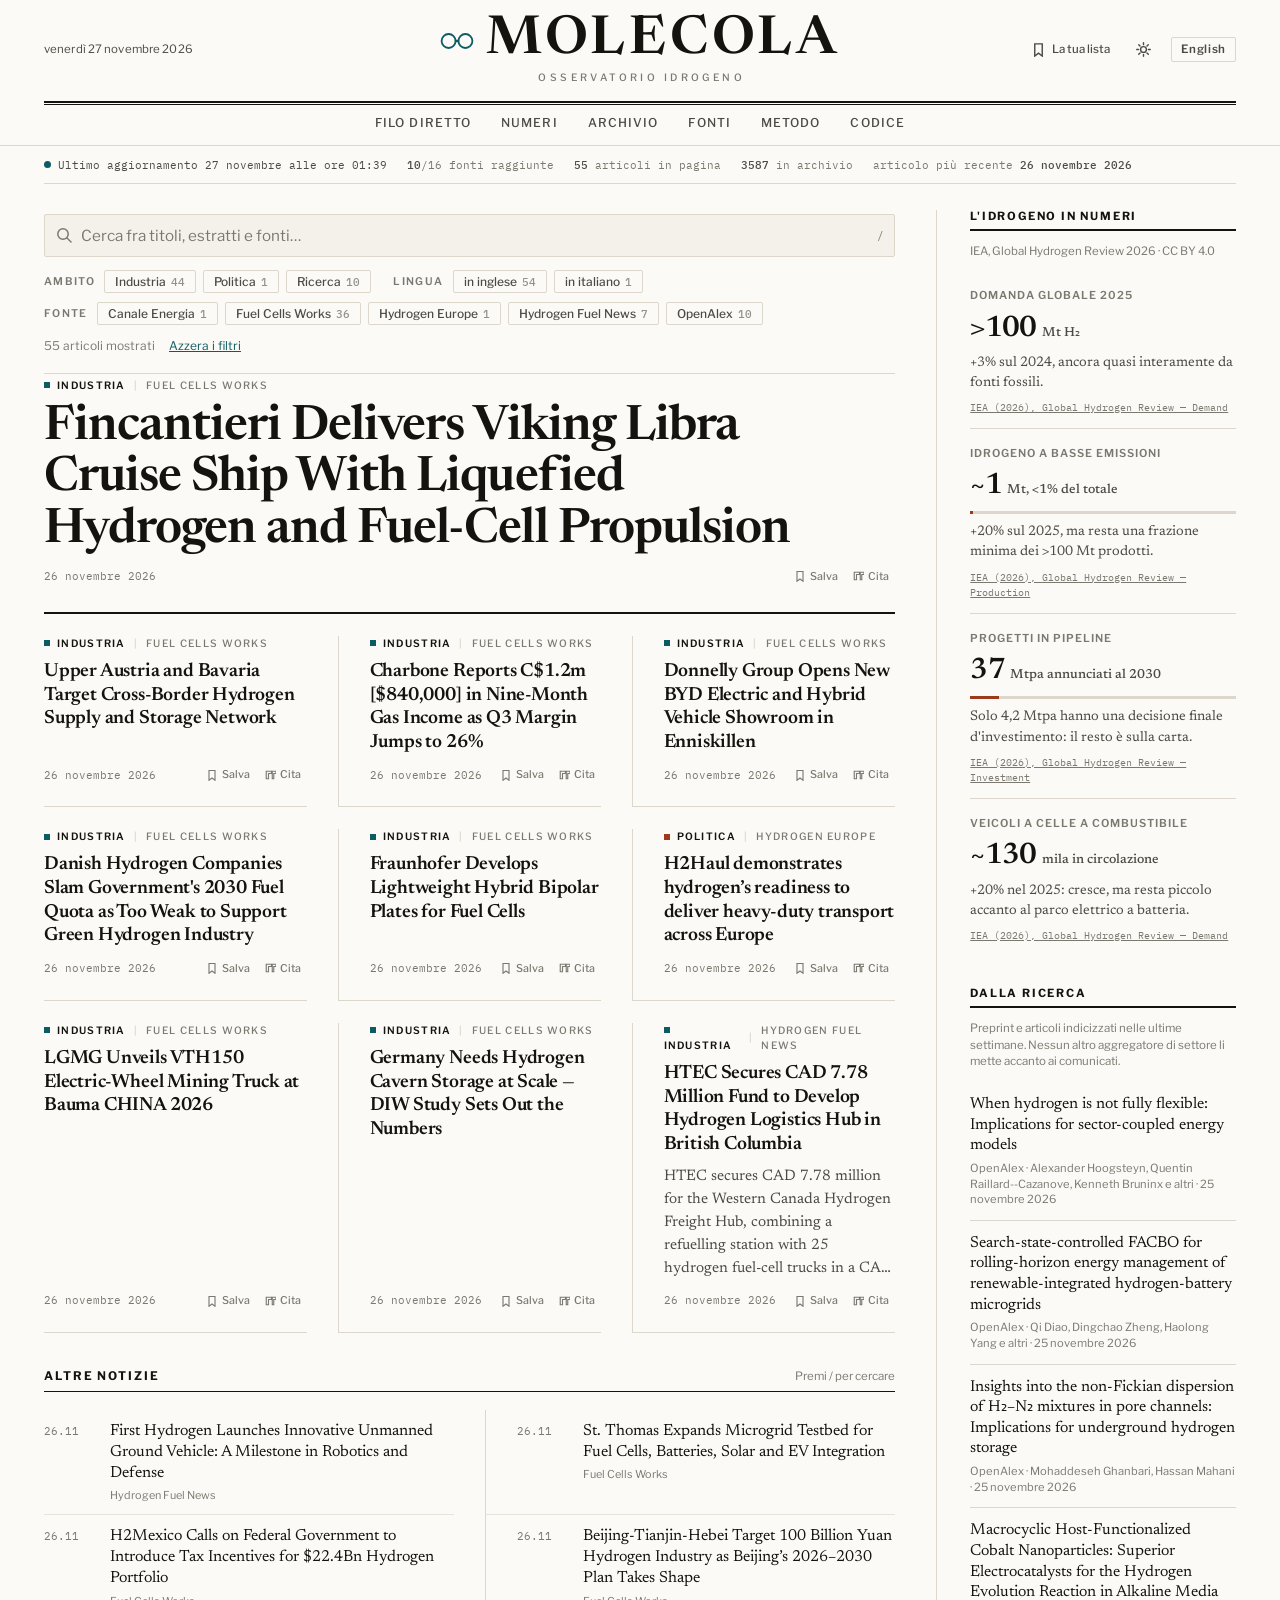
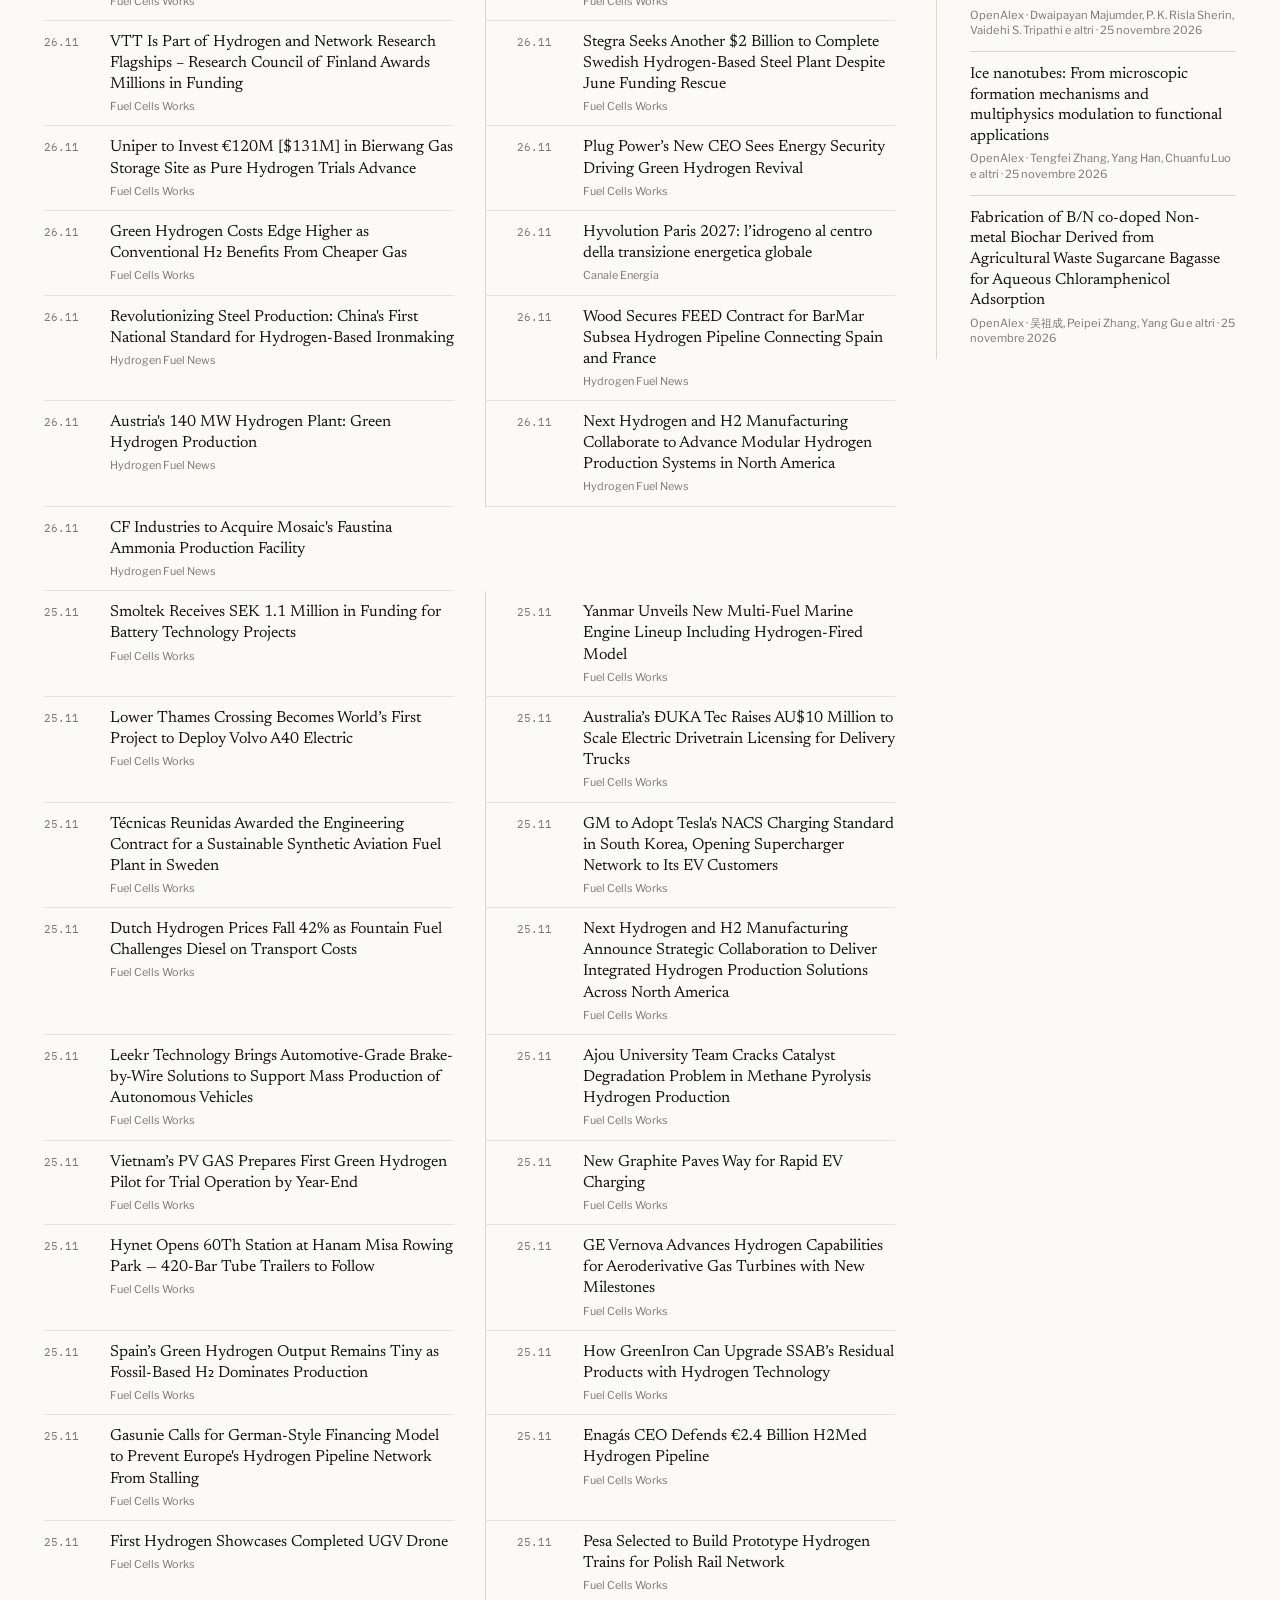
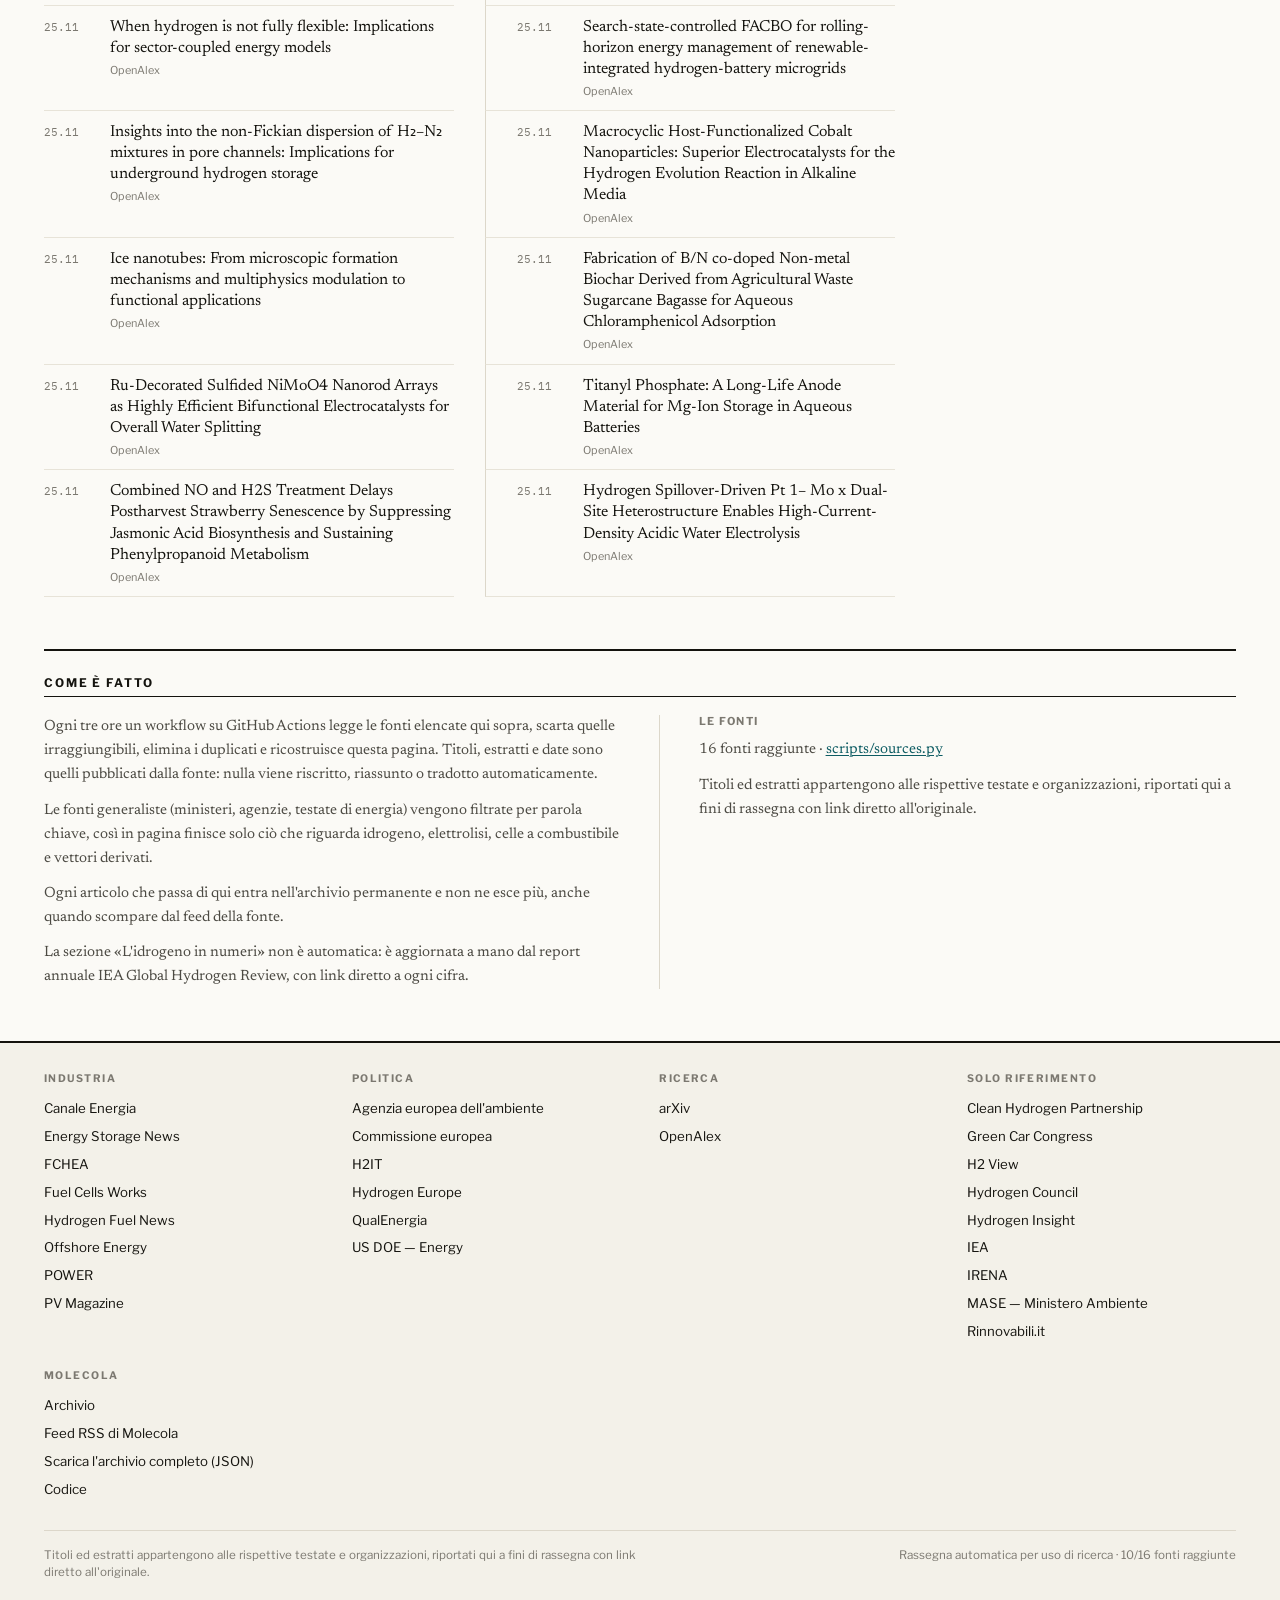
==== commit 2d022c38: "Aggiornamento automatico" ====
--- a/index.html
+++ b/index.html
@@ -46,7 +46,7 @@
   <div class="wrap">
     <div class="masthead-top">
       <div class="masthead-side left">
-        <span class="dateline">giovedì 26 novembre 2026</span>
+        <span class="dateline">venerdì 27 novembre 2026</span>
       </div>
       <a class="wordmark" href="index.html">
         <span class="wordmark-row">
@@ -81,10 +81,10 @@
 <div class="wrap"><div class="status">
   <span class="status-live"><span class="live-dot" aria-hidden="true"></span>
     Ultimo aggiornamento
-    <time datetime="2026-11-26T16:46:09+00:00" data-localtime>26 novembre 2026 · 16:46 UTC</time></span>
+    <time datetime="2026-11-27T01:39:56+00:00" data-localtime>27 novembre 2026 · 01:39 UTC</time></span>
   <span><b>10</b>/16 fonti raggiunte</span>
   <span><b>55</b> articoli in pagina</span>
-  <span><b>3571</b> in archivio</span>
+  <span><b>3587</b> in archivio</span>
   <span>articolo più recente <b>26 novembre 2026</b></span>
   
 </div></div>
@@ -100,11 +100,11 @@
     <span class="search-hint">/</span>
   </div>
   <div class="filters">
-    <div class="filter-group"><span class="kicker">Ambito</span><button class="chip" type="button" data-dim="category" data-value="industria" aria-pressed="false">Industria<span class="n">43</span></button><button class="chip" type="button" data-dim="category" data-value="politica" aria-pressed="false">Politica<span class="n">2</span></button><button class="chip" type="button" data-dim="category" data-value="ricerca" aria-pressed="false">Ricerca<span class="n">10</span></button></div>
-    <div class="filter-group"><span class="kicker">Lingua</span><button class="chip" type="button" data-dim="lang" data-value="en" aria-pressed="false">in inglese<span class="n">53</span></button><button class="chip" type="button" data-dim="lang" data-value="it" aria-pressed="false">in italiano<span class="n">2</span></button></div>
+    <div class="filter-group"><span class="kicker">Ambito</span><button class="chip" type="button" data-dim="category" data-value="industria" aria-pressed="false">Industria<span class="n">44</span></button><button class="chip" type="button" data-dim="category" data-value="politica" aria-pressed="false">Politica<span class="n">1</span></button><button class="chip" type="button" data-dim="category" data-value="ricerca" aria-pressed="false">Ricerca<span class="n">10</span></button></div>
+    <div class="filter-group"><span class="kicker">Lingua</span><button class="chip" type="button" data-dim="lang" data-value="en" aria-pressed="false">in inglese<span class="n">54</span></button><button class="chip" type="button" data-dim="lang" data-value="it" aria-pressed="false">in italiano<span class="n">1</span></button></div>
   </div>
   <div class="filters" style="margin-top:9px">
-    <div class="filter-group"><span class="kicker">Fonte</span><button class="chip" type="button" data-dim="source" data-value="canale-energia" aria-pressed="false">Canale Energia<span class="n">2</span></button><button class="chip" type="button" data-dim="source" data-value="fuel-cells-works" aria-pressed="false">Fuel Cells Works<span class="n">31</span></button><button class="chip" type="button" data-dim="source" data-value="hydrogen-europe" aria-pressed="false">Hydrogen Europe<span class="n">2</span></button><button class="chip" type="button" data-dim="source" data-value="hydrogen-fuel-news" aria-pressed="false">Hydrogen Fuel News<span class="n">10</span></button><button class="chip" type="button" data-dim="source" data-value="openalex" aria-pressed="false">OpenAlex<span class="n">10</span></button></div>
+    <div class="filter-group"><span class="kicker">Fonte</span><button class="chip" type="button" data-dim="source" data-value="canale-energia" aria-pressed="false">Canale Energia<span class="n">1</span></button><button class="chip" type="button" data-dim="source" data-value="fuel-cells-works" aria-pressed="false">Fuel Cells Works<span class="n">36</span></button><button class="chip" type="button" data-dim="source" data-value="hydrogen-europe" aria-pressed="false">Hydrogen Europe<span class="n">1</span></button><button class="chip" type="button" data-dim="source" data-value="hydrogen-fuel-news" aria-pressed="false">Hydrogen Fuel News<span class="n">7</span></button><button class="chip" type="button" data-dim="source" data-value="openalex" aria-pressed="false">OpenAlex<span class="n">10</span></button></div>
   </div>
   <p class="result-line">
     <span id="result-count">55 articoli mostrati</span>
@@ -112,65 +112,161 @@
   </p>
 </div>
         <div id="filterable">
-          <article class="lead" id="item-b3835e010226583e" data-id="b3835e010226583e" data-searchable data-category="politica" data-source="hydrogen-europe" data-source-name="Hydrogen Europe" data-lang="en" data-date="2026-11-26T15:29:54+00:00" data-title="h2haul demonstrates hydrogen’s readiness to deliver heavy-duty transport across europe">
-  <p class="story-kicker"><span class="cat">Politica</span><span class="sep">|</span><span class="src">Hydrogen Europe</span></p>
-  <h2><a href="https://hydrogeneurope.eu/h2haul-demonstrates-hydrogens-readiness-to-deliver-heavy-duty-transport-across-europe/" data-role="title" target="_blank" rel="noopener">H2Haul demonstrates hydrogen’s readiness to deliver heavy-duty transport across Europe</a></h2>
+          <article class="lead" id="item-4eb116939c0c0f9f" data-id="4eb116939c0c0f9f" data-searchable data-category="industria" data-source="fuel-cells-works" data-source-name="Fuel Cells Works" data-lang="en" data-date="2026-11-26T16:24:14+00:00" data-title="fincantieri delivers viking libra cruise ship with liquefied hydrogen and fuel-cell propulsion">
+  <p class="story-kicker"><span class="cat">Industria</span><span class="sep">|</span><span class="src">Fuel Cells Works</span></p>
+  <h2><a href="https://fuelcellsworks.com/2026/11/26/electrolyzer/fincantieri-delivers-viking-libra-cruise-ship-with-liquefied-hydrogen-and-fuel-cell-propulsion" data-role="title" target="_blank" rel="noopener">Fincantieri Delivers Viking Libra Cruise Ship With Liquefied Hydrogen and Fuel-Cell Propulsion</a></h2>
   
   <div class="story-meta"><span>26 novembre 2026</span><span class="story-actions"><button class="act" type="button" data-action="save" aria-pressed="false" title="Salva nella tua lista (resta su questo browser)"><svg viewBox="0 0 16 16" fill="none" stroke="currentColor" stroke-width="1.5" stroke-linecap="round" aria-hidden="true"><path d="M4 2h8v13l-4-3-4 3z"/></svg><span>Salva</span></button><button class="act" type="button" data-action="cite" title="Copia la citazione negli appunti"><svg viewBox="0 0 16 16" fill="none" stroke="currentColor" stroke-width="1.5" stroke-linecap="round" aria-hidden="true"><path d="M3 3h7v3H6v7H3z"/><path d="M11 3h5v3h-3v7h-2z"/></svg><span>Cita</span></button></span></div>
 </article>
           <div class="stories">
-            <article class="story" id="item-3f35717424e07e46" data-id="3f35717424e07e46" data-searchable data-category="industria" data-source="hydrogen-fuel-news" data-source-name="Hydrogen Fuel News" data-lang="en" data-date="2026-11-26T15:07:04+00:00" data-title="htec secures cad 7.78 million fund to develop hydrogen logistics hub in british columbia">
+            <article class="story" id="item-a78db8f711bdf02f" data-id="a78db8f711bdf02f" data-searchable data-category="industria" data-source="fuel-cells-works" data-source-name="Fuel Cells Works" data-lang="en" data-date="2026-11-26T16:21:19+00:00" data-title="upper austria and bavaria target cross-border hydrogen supply and storage network">
+  <p class="story-kicker"><span class="cat">Industria</span><span class="sep">|</span><span class="src">Fuel Cells Works</span></p>
+  <h3><a href="https://fuelcellsworks.com/2026/11/25/h2/upper-austria-and-bavaria-strengthen-hydrogen-cooperation-to-develop-cross-border-supply-and-storage-network" data-role="title" target="_blank" rel="noopener">Upper Austria and Bavaria Target Cross-Border Hydrogen Supply and Storage Network</a></h3>
+  
+  <div class="story-meta"><span>26 novembre 2026</span><span class="story-actions"><button class="act" type="button" data-action="save" aria-pressed="false" title="Salva nella tua lista (resta su questo browser)"><svg viewBox="0 0 16 16" fill="none" stroke="currentColor" stroke-width="1.5" stroke-linecap="round" aria-hidden="true"><path d="M4 2h8v13l-4-3-4 3z"/></svg><span>Salva</span></button><button class="act" type="button" data-action="cite" title="Copia la citazione negli appunti"><svg viewBox="0 0 16 16" fill="none" stroke="currentColor" stroke-width="1.5" stroke-linecap="round" aria-hidden="true"><path d="M3 3h7v3H6v7H3z"/><path d="M11 3h5v3h-3v7h-2z"/></svg><span>Cita</span></button></span></div>
+</article><article class="story" id="item-c446573ac5b6a4e6" data-id="c446573ac5b6a4e6" data-searchable data-category="industria" data-source="fuel-cells-works" data-source-name="Fuel Cells Works" data-lang="en" data-date="2026-11-26T15:53:42+00:00" data-title="charbone reports c$1.2m [$840,000] in nine-month gas income as q3 margin jumps to 26%">
+  <p class="story-kicker"><span class="cat">Industria</span><span class="sep">|</span><span class="src">Fuel Cells Works</span></p>
+  <h3><a href="https://fuelcellsworks.com/2026/11/26/h2/charbone-reports-c-1-2m-840-000-in-nine-month-gas-income-as-q3-margin-jumps-to-26-percent" data-role="title" target="_blank" rel="noopener">Charbone Reports C$1.2m [$840,000] in Nine-Month Gas Income as Q3 Margin Jumps to 26%</a></h3>
+  
+  <div class="story-meta"><span>26 novembre 2026</span><span class="story-actions"><button class="act" type="button" data-action="save" aria-pressed="false" title="Salva nella tua lista (resta su questo browser)"><svg viewBox="0 0 16 16" fill="none" stroke="currentColor" stroke-width="1.5" stroke-linecap="round" aria-hidden="true"><path d="M4 2h8v13l-4-3-4 3z"/></svg><span>Salva</span></button><button class="act" type="button" data-action="cite" title="Copia la citazione negli appunti"><svg viewBox="0 0 16 16" fill="none" stroke="currentColor" stroke-width="1.5" stroke-linecap="round" aria-hidden="true"><path d="M3 3h7v3H6v7H3z"/><path d="M11 3h5v3h-3v7h-2z"/></svg><span>Cita</span></button></span></div>
+</article><article class="story" id="item-f8f2f4836c020beb" data-id="f8f2f4836c020beb" data-searchable data-category="industria" data-source="fuel-cells-works" data-source-name="Fuel Cells Works" data-lang="en" data-date="2026-11-26T15:50:59+00:00" data-title="donnelly group opens new byd electric and hybrid vehicle showroom in enniskillen">
+  <p class="story-kicker"><span class="cat">Industria</span><span class="sep">|</span><span class="src">Fuel Cells Works</span></p>
+  <h3><a href="https://fuelcellsworks.com/2026/11/24/battery/donnelly-group-opens-new-byd-electric-and-hybrid-vehicle-showroom-in-enniskillen" data-role="title" target="_blank" rel="noopener">Donnelly Group Opens New BYD Electric and Hybrid Vehicle Showroom in Enniskillen</a></h3>
+  
+  <div class="story-meta"><span>26 novembre 2026</span><span class="story-actions"><button class="act" type="button" data-action="save" aria-pressed="false" title="Salva nella tua lista (resta su questo browser)"><svg viewBox="0 0 16 16" fill="none" stroke="currentColor" stroke-width="1.5" stroke-linecap="round" aria-hidden="true"><path d="M4 2h8v13l-4-3-4 3z"/></svg><span>Salva</span></button><button class="act" type="button" data-action="cite" title="Copia la citazione negli appunti"><svg viewBox="0 0 16 16" fill="none" stroke="currentColor" stroke-width="1.5" stroke-linecap="round" aria-hidden="true"><path d="M3 3h7v3H6v7H3z"/><path d="M11 3h5v3h-3v7h-2z"/></svg><span>Cita</span></button></span></div>
+</article><article class="story" id="item-5bd13342aa28ce84" data-id="5bd13342aa28ce84" data-searchable data-category="industria" data-source="fuel-cells-works" data-source-name="Fuel Cells Works" data-lang="en" data-date="2026-11-26T15:46:27+00:00" data-title="danish hydrogen companies slam government&#x27;s 2030 fuel quota as too weak to support green hydrogen industry">
+  <p class="story-kicker"><span class="cat">Industria</span><span class="sep">|</span><span class="src">Fuel Cells Works</span></p>
+  <h3><a href="https://fuelcellsworks.com/2026/11/26/h2/danish-hydrogen-companies-slam-government-s-2030-fuel-quota-as-too-weak-to-support-green-hydrogen-industry" data-role="title" target="_blank" rel="noopener">Danish Hydrogen Companies Slam Government&#x27;s 2030 Fuel Quota as Too Weak to Support Green Hydrogen Industry</a></h3>
+  
+  <div class="story-meta"><span>26 novembre 2026</span><span class="story-actions"><button class="act" type="button" data-action="save" aria-pressed="false" title="Salva nella tua lista (resta su questo browser)"><svg viewBox="0 0 16 16" fill="none" stroke="currentColor" stroke-width="1.5" stroke-linecap="round" aria-hidden="true"><path d="M4 2h8v13l-4-3-4 3z"/></svg><span>Salva</span></button><button class="act" type="button" data-action="cite" title="Copia la citazione negli appunti"><svg viewBox="0 0 16 16" fill="none" stroke="currentColor" stroke-width="1.5" stroke-linecap="round" aria-hidden="true"><path d="M3 3h7v3H6v7H3z"/><path d="M11 3h5v3h-3v7h-2z"/></svg><span>Cita</span></button></span></div>
+</article><article class="story" id="item-90d273cfcaa47fec" data-id="90d273cfcaa47fec" data-searchable data-category="industria" data-source="fuel-cells-works" data-source-name="Fuel Cells Works" data-lang="en" data-date="2026-11-26T15:33:07+00:00" data-title="fraunhofer develops lightweight hybrid bipolar plates for fuel cells">
+  <p class="story-kicker"><span class="cat">Industria</span><span class="sep">|</span><span class="src">Fuel Cells Works</span></p>
+  <h3><a href="https://fuelcellsworks.com/2026/11/22/fuel-cells/fraunhofer-develops-lightweight-hybrid-bipolar-plates-for-fuel-cells" data-role="title" target="_blank" rel="noopener">Fraunhofer Develops Lightweight Hybrid Bipolar Plates for Fuel Cells</a></h3>
+  
+  <div class="story-meta"><span>26 novembre 2026</span><span class="story-actions"><button class="act" type="button" data-action="save" aria-pressed="false" title="Salva nella tua lista (resta su questo browser)"><svg viewBox="0 0 16 16" fill="none" stroke="currentColor" stroke-width="1.5" stroke-linecap="round" aria-hidden="true"><path d="M4 2h8v13l-4-3-4 3z"/></svg><span>Salva</span></button><button class="act" type="button" data-action="cite" title="Copia la citazione negli appunti"><svg viewBox="0 0 16 16" fill="none" stroke="currentColor" stroke-width="1.5" stroke-linecap="round" aria-hidden="true"><path d="M3 3h7v3H6v7H3z"/><path d="M11 3h5v3h-3v7h-2z"/></svg><span>Cita</span></button></span></div>
+</article><article class="story" id="item-b3835e010226583e" data-id="b3835e010226583e" data-searchable data-category="politica" data-source="hydrogen-europe" data-source-name="Hydrogen Europe" data-lang="en" data-date="2026-11-26T15:29:54+00:00" data-title="h2haul demonstrates hydrogen’s readiness to deliver heavy-duty transport across europe">
+  <p class="story-kicker"><span class="cat">Politica</span><span class="sep">|</span><span class="src">Hydrogen Europe</span></p>
+  <h3><a href="https://hydrogeneurope.eu/h2haul-demonstrates-hydrogens-readiness-to-deliver-heavy-duty-transport-across-europe/" data-role="title" target="_blank" rel="noopener">H2Haul demonstrates hydrogen’s readiness to deliver heavy-duty transport across Europe</a></h3>
+  
+  <div class="story-meta"><span>26 novembre 2026</span><span class="story-actions"><button class="act" type="button" data-action="save" aria-pressed="false" title="Salva nella tua lista (resta su questo browser)"><svg viewBox="0 0 16 16" fill="none" stroke="currentColor" stroke-width="1.5" stroke-linecap="round" aria-hidden="true"><path d="M4 2h8v13l-4-3-4 3z"/></svg><span>Salva</span></button><button class="act" type="button" data-action="cite" title="Copia la citazione negli appunti"><svg viewBox="0 0 16 16" fill="none" stroke="currentColor" stroke-width="1.5" stroke-linecap="round" aria-hidden="true"><path d="M3 3h7v3H6v7H3z"/><path d="M11 3h5v3h-3v7h-2z"/></svg><span>Cita</span></button></span></div>
+</article><article class="story" id="item-49d4eeb313e3413a" data-id="49d4eeb313e3413a" data-searchable data-category="industria" data-source="fuel-cells-works" data-source-name="Fuel Cells Works" data-lang="en" data-date="2026-11-26T15:14:46+00:00" data-title="lgmg unveils vth150 electric-wheel mining truck at bauma china 2026">
+  <p class="story-kicker"><span class="cat">Industria</span><span class="sep">|</span><span class="src">Fuel Cells Works</span></p>
+  <h3><a href="https://fuelcellsworks.com/2026/11/26/battery/lgmg-unveils-vth150-electric-wheel-mining-truck-at-bauma-china-2026" data-role="title" target="_blank" rel="noopener">LGMG Unveils VTH150 Electric-Wheel Mining Truck at Bauma CHINA 2026</a></h3>
+  
+  <div class="story-meta"><span>26 novembre 2026</span><span class="story-actions"><button class="act" type="button" data-action="save" aria-pressed="false" title="Salva nella tua lista (resta su questo browser)"><svg viewBox="0 0 16 16" fill="none" stroke="currentColor" stroke-width="1.5" stroke-linecap="round" aria-hidden="true"><path d="M4 2h8v13l-4-3-4 3z"/></svg><span>Salva</span></button><button class="act" type="button" data-action="cite" title="Copia la citazione negli appunti"><svg viewBox="0 0 16 16" fill="none" stroke="currentColor" stroke-width="1.5" stroke-linecap="round" aria-hidden="true"><path d="M3 3h7v3H6v7H3z"/><path d="M11 3h5v3h-3v7h-2z"/></svg><span>Cita</span></button></span></div>
+</article><article class="story" id="item-3feda702ddcf083b" data-id="3feda702ddcf083b" data-searchable data-category="industria" data-source="fuel-cells-works" data-source-name="Fuel Cells Works" data-lang="en" data-date="2026-11-26T15:08:16+00:00" data-title="germany needs hydrogen cavern storage at scale — diw study sets out the numbers">
+  <p class="story-kicker"><span class="cat">Industria</span><span class="sep">|</span><span class="src">Fuel Cells Works</span></p>
+  <h3><a href="https://fuelcellsworks.com/2026/11/25/h2/germany-needs-hydrogen-cavern-storage-at-scale-diw-study-sets-out-the-numbers" data-role="title" target="_blank" rel="noopener">Germany Needs Hydrogen Cavern Storage at Scale — DIW Study Sets Out the Numbers</a></h3>
+  
+  <div class="story-meta"><span>26 novembre 2026</span><span class="story-actions"><button class="act" type="button" data-action="save" aria-pressed="false" title="Salva nella tua lista (resta su questo browser)"><svg viewBox="0 0 16 16" fill="none" stroke="currentColor" stroke-width="1.5" stroke-linecap="round" aria-hidden="true"><path d="M4 2h8v13l-4-3-4 3z"/></svg><span>Salva</span></button><button class="act" type="button" data-action="cite" title="Copia la citazione negli appunti"><svg viewBox="0 0 16 16" fill="none" stroke="currentColor" stroke-width="1.5" stroke-linecap="round" aria-hidden="true"><path d="M3 3h7v3H6v7H3z"/><path d="M11 3h5v3h-3v7h-2z"/></svg><span>Cita</span></button></span></div>
+</article><article class="story" id="item-3f35717424e07e46" data-id="3f35717424e07e46" data-searchable data-category="industria" data-source="hydrogen-fuel-news" data-source-name="Hydrogen Fuel News" data-lang="en" data-date="2026-11-26T15:07:04+00:00" data-title="htec secures cad 7.78 million fund to develop hydrogen logistics hub in british columbia">
   <p class="story-kicker"><span class="cat">Industria</span><span class="sep">|</span><span class="src">Hydrogen Fuel News</span></p>
   <h3><a href="http://www.hydrogenfuelnews.com/htec-secures-cad-7-78-million-fund-to-develop-hydrogen-logistics-hub-in-british-/8577176/" data-role="title" target="_blank" rel="noopener">HTEC Secures CAD 7.78 Million Fund to Develop Hydrogen Logistics Hub in British Columbia</a></h3>
   <p class="excerpt">HTEC secures CAD 7.78 million for the Western Canada Hydrogen Freight Hub, combining a refuelling station with 25 hydrogen fuel-cell trucks in a CAD 100 million project.</p>
   <div class="story-meta"><span>26 novembre 2026</span><span class="story-actions"><button class="act" type="button" data-action="save" aria-pressed="false" title="Salva nella tua lista (resta su questo browser)"><svg viewBox="0 0 16 16" fill="none" stroke="currentColor" stroke-width="1.5" stroke-linecap="round" aria-hidden="true"><path d="M4 2h8v13l-4-3-4 3z"/></svg><span>Salva</span></button><button class="act" type="button" data-action="cite" title="Copia la citazione negli appunti"><svg viewBox="0 0 16 16" fill="none" stroke="currentColor" stroke-width="1.5" stroke-linecap="round" aria-hidden="true"><path d="M3 3h7v3H6v7H3z"/><path d="M11 3h5v3h-3v7h-2z"/></svg><span>Cita</span></button></span></div>
-</article><article class="story" id="item-6159492be5cea305" data-id="6159492be5cea305" data-searchable data-category="industria" data-source="hydrogen-fuel-news" data-source-name="Hydrogen Fuel News" data-lang="en" data-date="2026-11-26T15:06:05+00:00" data-title="first hydrogen launches innovative unmanned ground vehicle: a milestone in robotics and defense">
-  <p class="story-kicker"><span class="cat">Industria</span><span class="sep">|</span><span class="src">Hydrogen Fuel News</span></p>
-  <h3><a href="http://www.hydrogenfuelnews.com/first-hydrogen-launches-innovative-unmanned-ground-vehicle-a-milestone-in-roboti/8577175/" data-role="title" target="_blank" rel="noopener">First Hydrogen Launches Innovative Unmanned Ground Vehicle: A Milestone in Robotics and Defense</a></h3>
-  <p class="excerpt">First Hydrogen Corp. has unveiled its innovative unmanned ground vehicle (UGV), showcasing a robot optimized for diverse applications like defense and logistics.</p>
-  <div class="story-meta"><span>26 novembre 2026</span><span class="story-actions"><button class="act" type="button" data-action="save" aria-pressed="false" title="Salva nella tua lista (resta su questo browser)"><svg viewBox="0 0 16 16" fill="none" stroke="currentColor" stroke-width="1.5" stroke-linecap="round" aria-hidden="true"><path d="M4 2h8v13l-4-3-4 3z"/></svg><span>Salva</span></button><button class="act" type="button" data-action="cite" title="Copia la citazione negli appunti"><svg viewBox="0 0 16 16" fill="none" stroke="currentColor" stroke-width="1.5" stroke-linecap="round" aria-hidden="true"><path d="M3 3h7v3H6v7H3z"/><path d="M11 3h5v3h-3v7h-2z"/></svg><span>Cita</span></button></span></div>
-</article><article class="story" id="item-598adbf9f91ad4f2" data-id="598adbf9f91ad4f2" data-searchable data-category="industria" data-source="canale-energia" data-source-name="Canale Energia" data-lang="it" data-date="2026-11-26T11:02:43+00:00" data-title="hyvolution paris 2027: l’idrogeno al centro della transizione energetica globale">
-  <p class="story-kicker"><span class="cat">Industria</span><span class="sep">|</span><span class="src">Canale Energia</span></p>
-  <h3><a href="https://www.canaleenergia.com/rubriche/agenda-eventi/hyvolution-paris-2027-idrogeno-transizione-energetica-globale/" data-role="title" target="_blank" rel="noopener">Hyvolution Paris 2027: l’idrogeno al centro della transizione energetica globale</a></h3>
-  <p class="excerpt">Dal 19 al 21 gennaio 2027, Paris Expo Porte de Versailles ospiterà Hyvolution Paris, l’evento internazionale dedicato all’intera filiera dell’idrogeno, che riunirà produttori, investitori, decision-maker e operatori…</p>
-  <div class="story-meta"><span>26 novembre 2026</span><span class="story-actions"><button class="act" type="button" data-action="save" aria-pressed="false" title="Salva nella tua lista (resta su questo browser)"><svg viewBox="0 0 16 16" fill="none" stroke="currentColor" stroke-width="1.5" stroke-linecap="round" aria-hidden="true"><path d="M4 2h8v13l-4-3-4 3z"/></svg><span>Salva</span></button><button class="act" type="button" data-action="cite" title="Copia la citazione negli appunti"><svg viewBox="0 0 16 16" fill="none" stroke="currentColor" stroke-width="1.5" stroke-linecap="round" aria-hidden="true"><path d="M3 3h7v3H6v7H3z"/><path d="M11 3h5v3h-3v7h-2z"/></svg><span>Cita</span></button></span></div>
-</article><article class="story" id="item-24f5f083c10160a2" data-id="24f5f083c10160a2" data-searchable data-category="industria" data-source="hydrogen-fuel-news" data-source-name="Hydrogen Fuel News" data-lang="en" data-date="2026-11-26T02:07:10+00:00" data-title="revolutionizing steel production: china&#x27;s first national standard for hydrogen-based ironmaking">
-  <p class="story-kicker"><span class="cat">Industria</span><span class="sep">|</span><span class="src">Hydrogen Fuel News</span></p>
-  <h3><a href="http://www.hydrogenfuelnews.com/revolutionizing-steel-production-china-s-first-national-standard-for-hydrogen-ba/8577173/" data-role="title" target="_blank" rel="noopener">Revolutionizing Steel Production: China&#x27;s First National Standard for Hydrogen-Based Ironmaking</a></h3>
-  <p class="excerpt">China&#x27;s newly published national standard GB/T 48426-2026 for hydrogen-based direct-reduction iron-making could change the steel industry forever. Supported by key players like HBIS Group, this standard aims to…</p>
-  <div class="story-meta"><span>26 novembre 2026</span><span class="story-actions"><button class="act" type="button" data-action="save" aria-pressed="false" title="Salva nella tua lista (resta su questo browser)"><svg viewBox="0 0 16 16" fill="none" stroke="currentColor" stroke-width="1.5" stroke-linecap="round" aria-hidden="true"><path d="M4 2h8v13l-4-3-4 3z"/></svg><span>Salva</span></button><button class="act" type="button" data-action="cite" title="Copia la citazione negli appunti"><svg viewBox="0 0 16 16" fill="none" stroke="currentColor" stroke-width="1.5" stroke-linecap="round" aria-hidden="true"><path d="M3 3h7v3H6v7H3z"/><path d="M11 3h5v3h-3v7h-2z"/></svg><span>Cita</span></button></span></div>
-</article><article class="story" id="item-9a8889625a8e39fb" data-id="9a8889625a8e39fb" data-searchable data-category="industria" data-source="hydrogen-fuel-news" data-source-name="Hydrogen Fuel News" data-lang="en" data-date="2026-11-26T02:06:18+00:00" data-title="wood secures feed contract for barmar subsea hydrogen pipeline connecting spain and france">
-  <p class="story-kicker"><span class="cat">Industria</span><span class="sep">|</span><span class="src">Hydrogen Fuel News</span></p>
-  <h3><a href="http://www.hydrogenfuelnews.com/wood-secures-feed-contract-for-barmar-subsea-hydrogen-pipeline-connecting-spain-/8577172/" data-role="title" target="_blank" rel="noopener">Wood Secures FEED Contract for BarMar Subsea Hydrogen Pipeline Connecting Spain and France</a></h3>
-  <p class="excerpt">Wood has been awarded a FEED contract for the BarMar hydrogen pipeline, linking Barcelona, Spain, to Fos-sur-Mer, France, part of the H2med initiative to enhance Europe&#x27;s hydrogen infrastructure.</p>
-  <div class="story-meta"><span>26 novembre 2026</span><span class="story-actions"><button class="act" type="button" data-action="save" aria-pressed="false" title="Salva nella tua lista (resta su questo browser)"><svg viewBox="0 0 16 16" fill="none" stroke="currentColor" stroke-width="1.5" stroke-linecap="round" aria-hidden="true"><path d="M4 2h8v13l-4-3-4 3z"/></svg><span>Salva</span></button><button class="act" type="button" data-action="cite" title="Copia la citazione negli appunti"><svg viewBox="0 0 16 16" fill="none" stroke="currentColor" stroke-width="1.5" stroke-linecap="round" aria-hidden="true"><path d="M3 3h7v3H6v7H3z"/><path d="M11 3h5v3h-3v7h-2z"/></svg><span>Cita</span></button></span></div>
-</article><article class="story" id="item-a91a3e7bb33fb942" data-id="a91a3e7bb33fb942" data-searchable data-category="industria" data-source="hydrogen-fuel-news" data-source-name="Hydrogen Fuel News" data-lang="en" data-date="2026-11-26T02:06:12+00:00" data-title="austria&#x27;s 140 mw hydrogen plant: green hydrogen production">
-  <p class="story-kicker"><span class="cat">Industria</span><span class="sep">|</span><span class="src">Hydrogen Fuel News</span></p>
-  <h3><a href="http://www.hydrogenfuelnews.com/austria-s-140-mw-hydrogen-plant-a-game-changer-for-green-hydrogen-production/8577171/" data-role="title" target="_blank" rel="noopener">Austria&#x27;s 140 MW Hydrogen Plant: Green Hydrogen Production</a></h3>
-  <p class="excerpt">OMV is leading a major renewable hydrogen project in Austria with a 140 MW plant aimed at replacing fossil-based hydrogen in refining processes.</p>
-  <div class="story-meta"><span>26 novembre 2026</span><span class="story-actions"><button class="act" type="button" data-action="save" aria-pressed="false" title="Salva nella tua lista (resta su questo browser)"><svg viewBox="0 0 16 16" fill="none" stroke="currentColor" stroke-width="1.5" stroke-linecap="round" aria-hidden="true"><path d="M4 2h8v13l-4-3-4 3z"/></svg><span>Salva</span></button><button class="act" type="button" data-action="cite" title="Copia la citazione negli appunti"><svg viewBox="0 0 16 16" fill="none" stroke="currentColor" stroke-width="1.5" stroke-linecap="round" aria-hidden="true"><path d="M3 3h7v3H6v7H3z"/><path d="M11 3h5v3h-3v7h-2z"/></svg><span>Cita</span></button></span></div>
-</article><article class="story" id="item-eb4599cccc2b5d2e" data-id="eb4599cccc2b5d2e" data-searchable data-category="industria" data-source="hydrogen-fuel-news" data-source-name="Hydrogen Fuel News" data-lang="en" data-date="2026-11-26T02:05:50+00:00" data-title="next hydrogen and h2 manufacturing collaborate to advance modular hydrogen production systems in north america">
-  <p class="story-kicker"><span class="cat">Industria</span><span class="sep">|</span><span class="src">Hydrogen Fuel News</span></p>
-  <h3><a href="http://www.hydrogenfuelnews.com/next-hydrogen-and-h2-manufacturing-collaborate-to-advance-modular-hydrogen-produ/8577170/" data-role="title" target="_blank" rel="noopener">Next Hydrogen and H2 Manufacturing Collaborate to Advance Modular Hydrogen Production Systems in North America</a></h3>
-  <p class="excerpt">Next Hydrogen Solutions and H2 Manufacturing are collaborating to streamline hydrogen production and infrastructure across North America, combining advanced electrolyzers with essential compression and storage…</p>
-  <div class="story-meta"><span>26 novembre 2026</span><span class="story-actions"><button class="act" type="button" data-action="save" aria-pressed="false" title="Salva nella tua lista (resta su questo browser)"><svg viewBox="0 0 16 16" fill="none" stroke="currentColor" stroke-width="1.5" stroke-linecap="round" aria-hidden="true"><path d="M4 2h8v13l-4-3-4 3z"/></svg><span>Salva</span></button><button class="act" type="button" data-action="cite" title="Copia la citazione negli appunti"><svg viewBox="0 0 16 16" fill="none" stroke="currentColor" stroke-width="1.5" stroke-linecap="round" aria-hidden="true"><path d="M3 3h7v3H6v7H3z"/><path d="M11 3h5v3h-3v7h-2z"/></svg><span>Cita</span></button></span></div>
-</article><article class="story" id="item-0971c606066f5b52" data-id="0971c606066f5b52" data-searchable data-category="industria" data-source="hydrogen-fuel-news" data-source-name="Hydrogen Fuel News" data-lang="en" data-date="2026-11-26T02:05:23+00:00" data-title="cf industries to acquire mosaic&#x27;s faustina ammonia production facility">
-  <p class="story-kicker"><span class="cat">Industria</span><span class="sep">|</span><span class="src">Hydrogen Fuel News</span></p>
-  <h3><a href="http://www.hydrogenfuelnews.com/cf-industries-to-acquire-mosaic-s-faustina-ammonia-production-facility/8577168/" data-role="title" target="_blank" rel="noopener">CF Industries to Acquire Mosaic&#x27;s Faustina Ammonia Production Facility</a></h3>
-  
-  <div class="story-meta"><span>26 novembre 2026</span><span class="story-actions"><button class="act" type="button" data-action="save" aria-pressed="false" title="Salva nella tua lista (resta su questo browser)"><svg viewBox="0 0 16 16" fill="none" stroke="currentColor" stroke-width="1.5" stroke-linecap="round" aria-hidden="true"><path d="M4 2h8v13l-4-3-4 3z"/></svg><span>Salva</span></button><button class="act" type="button" data-action="cite" title="Copia la citazione negli appunti"><svg viewBox="0 0 16 16" fill="none" stroke="currentColor" stroke-width="1.5" stroke-linecap="round" aria-hidden="true"><path d="M3 3h7v3H6v7H3z"/><path d="M11 3h5v3h-3v7h-2z"/></svg><span>Cita</span></button></span></div>
-</article><article class="story" id="item-8ffc657946b75928" data-id="8ffc657946b75928" data-searchable data-category="industria" data-source="fuel-cells-works" data-source-name="Fuel Cells Works" data-lang="en" data-date="2026-11-25T17:27:45+00:00" data-title="smoltek receives sek 1.1 million in funding for battery technology projects">
-  <p class="story-kicker"><span class="cat">Industria</span><span class="sep">|</span><span class="src">Fuel Cells Works</span></p>
-  <h3><a href="https://fuelcellsworks.com/2026/11/25/battery/smoltek-receives-sek-1-1-million-in-funding-for-battery-technology-projects" data-role="title" target="_blank" rel="noopener">Smoltek Receives SEK 1.1 Million in Funding for Battery Technology Projects</a></h3>
-  
-  <div class="story-meta"><span>25 novembre 2026</span><span class="story-actions"><button class="act" type="button" data-action="save" aria-pressed="false" title="Salva nella tua lista (resta su questo browser)"><svg viewBox="0 0 16 16" fill="none" stroke="currentColor" stroke-width="1.5" stroke-linecap="round" aria-hidden="true"><path d="M4 2h8v13l-4-3-4 3z"/></svg><span>Salva</span></button><button class="act" type="button" data-action="cite" title="Copia la citazione negli appunti"><svg viewBox="0 0 16 16" fill="none" stroke="currentColor" stroke-width="1.5" stroke-linecap="round" aria-hidden="true"><path d="M3 3h7v3H6v7H3z"/><path d="M11 3h5v3h-3v7h-2z"/></svg><span>Cita</span></button></span></div>
 </article>
           </div>
           <div class="section-head" style="margin-top:14px">
             <h2>Altre notizie</h2>
             <span class="note">Premi / per cercare</span>
           </div>
-          <h3 class="day-head">Ieri</h3><div class="digest"><article class="digest-item" id="item-d217600bfdc80b5d" data-id="d217600bfdc80b5d" data-searchable data-category="industria" data-source="fuel-cells-works" data-source-name="Fuel Cells Works" data-lang="en" data-date="2026-11-25T17:16:25+00:00" data-title="yanmar unveils new multi-fuel marine engine lineup including hydrogen-fired model">
+          <h3 class="day-head">Ieri</h3><div class="digest"><article class="digest-item" id="item-6159492be5cea305" data-id="6159492be5cea305" data-searchable data-category="industria" data-source="hydrogen-fuel-news" data-source-name="Hydrogen Fuel News" data-lang="en" data-date="2026-11-26T15:06:05+00:00" data-title="first hydrogen launches innovative unmanned ground vehicle: a milestone in robotics and defense">
+  <span class="digest-date">26.11</span>
+  <div>
+    <p class="digest-title"><a href="http://www.hydrogenfuelnews.com/first-hydrogen-launches-innovative-unmanned-ground-vehicle-a-milestone-in-roboti/8577175/" data-role="title" target="_blank" rel="noopener">First Hydrogen Launches Innovative Unmanned Ground Vehicle: A Milestone in Robotics and Defense</a></p>
+    <span class="digest-src">Hydrogen Fuel News</span>
+  </div>
+</article><article class="digest-item" id="item-b24f83f6e9f6897f" data-id="b24f83f6e9f6897f" data-searchable data-category="industria" data-source="fuel-cells-works" data-source-name="Fuel Cells Works" data-lang="en" data-date="2026-11-26T14:55:44+00:00" data-title="st. thomas expands microgrid testbed for fuel cells, batteries, solar and ev integration">
+  <span class="digest-date">26.11</span>
+  <div>
+    <p class="digest-title"><a href="https://fuelcellsworks.com/2026/11/15/fuel-cells/st-thomas-expands-microgrid-testbed-for-fuel-cells-batteries-solar-and-ev-integration" data-role="title" target="_blank" rel="noopener">St. Thomas Expands Microgrid Testbed for Fuel Cells, Batteries, Solar and EV Integration</a></p>
+    <span class="digest-src">Fuel Cells Works</span>
+  </div>
+</article><article class="digest-item" id="item-1c95832d2ba00f4f" data-id="1c95832d2ba00f4f" data-searchable data-category="industria" data-source="fuel-cells-works" data-source-name="Fuel Cells Works" data-lang="en" data-date="2026-11-26T14:49:47+00:00" data-title="h2mexico calls on federal government to introduce tax incentives for $22.4bn hydrogen portfolio">
+  <span class="digest-date">26.11</span>
+  <div>
+    <p class="digest-title"><a href="https://fuelcellsworks.com/2026/11/26/h2/h2mexico-calls-on-federal-government-to-introduce-tax-incentives-for-22-4bn-hydrogen-portfolio" data-role="title" target="_blank" rel="noopener">H2Mexico Calls on Federal Government to Introduce Tax Incentives for $22.4Bn Hydrogen Portfolio</a></p>
+    <span class="digest-src">Fuel Cells Works</span>
+  </div>
+</article><article class="digest-item" id="item-376ef81576c24329" data-id="376ef81576c24329" data-searchable data-category="industria" data-source="fuel-cells-works" data-source-name="Fuel Cells Works" data-lang="en" data-date="2026-11-26T14:38:58+00:00" data-title="beijing-tianjin-hebei target 100 billion yuan hydrogen industry as beijing’s 2026–2030 plan takes shape">
+  <span class="digest-date">26.11</span>
+  <div>
+    <p class="digest-title"><a href="https://fuelcellsworks.com/2026/11/23/h2/beijing-tianjin-hebei-target-100-billion-yuan-hydrogen-industry-as-beijing-s-2026-2030-plan-takes-shape" data-role="title" target="_blank" rel="noopener">Beijing-Tianjin-Hebei Target 100 Billion Yuan Hydrogen Industry as Beijing’s 2026–2030 Plan Takes Shape</a></p>
+    <span class="digest-src">Fuel Cells Works</span>
+  </div>
+</article><article class="digest-item" id="item-b7113276e6ac5a5c" data-id="b7113276e6ac5a5c" data-searchable data-category="industria" data-source="fuel-cells-works" data-source-name="Fuel Cells Works" data-lang="en" data-date="2026-11-26T14:36:13+00:00" data-title="vtt is part of hydrogen and network research flagships – research council of finland awards millions in funding">
+  <span class="digest-date">26.11</span>
+  <div>
+    <p class="digest-title"><a href="https://fuelcellsworks.com/2026/11/23/green-investment/vtt-is-part-of-hydrogen-and-network-research-flagships-research-council-of-finland-awards-millions-in-funding" data-role="title" target="_blank" rel="noopener">VTT Is Part of Hydrogen and Network Research Flagships – Research Council of Finland Awards Millions in Funding</a></p>
+    <span class="digest-src">Fuel Cells Works</span>
+  </div>
+</article><article class="digest-item" id="item-d65cd2eea21db1c2" data-id="d65cd2eea21db1c2" data-searchable data-category="industria" data-source="fuel-cells-works" data-source-name="Fuel Cells Works" data-lang="en" data-date="2026-11-26T14:26:21+00:00" data-title="stegra seeks another $2 billion to complete swedish hydrogen-based steel plant despite june funding rescue">
+  <span class="digest-date">26.11</span>
+  <div>
+    <p class="digest-title"><a href="https://fuelcellsworks.com/2026/11/26/h2/stegra-seeks-another-2-billion-to-complete-swedish-hydrogen-based-steel-plant-despite-june-funding-rescue" data-role="title" target="_blank" rel="noopener">Stegra Seeks Another $2 Billion to Complete Swedish Hydrogen-Based Steel Plant Despite June Funding Rescue</a></p>
+    <span class="digest-src">Fuel Cells Works</span>
+  </div>
+</article><article class="digest-item" id="item-c628dcaa32f46ebe" data-id="c628dcaa32f46ebe" data-searchable data-category="industria" data-source="fuel-cells-works" data-source-name="Fuel Cells Works" data-lang="en" data-date="2026-11-26T14:20:43+00:00" data-title="uniper to invest €120m [$131m] in bierwang gas storage site as pure hydrogen trials advance">
+  <span class="digest-date">26.11</span>
+  <div>
+    <p class="digest-title"><a href="https://fuelcellsworks.com/2026/11/26/h2/uniper-to-invest-120m-131m-in-bierwang-gas-storage-site-as-pure-hydrogen-trials-advance" data-role="title" target="_blank" rel="noopener">Uniper to Invest €120M [$131M] in Bierwang Gas Storage Site as Pure Hydrogen Trials Advance</a></p>
+    <span class="digest-src">Fuel Cells Works</span>
+  </div>
+</article><article class="digest-item" id="item-89e208ebbc5beb89" data-id="89e208ebbc5beb89" data-searchable data-category="industria" data-source="fuel-cells-works" data-source-name="Fuel Cells Works" data-lang="en" data-date="2026-11-26T14:01:11+00:00" data-title="plug power’s new ceo sees energy security driving green hydrogen revival">
+  <span class="digest-date">26.11</span>
+  <div>
+    <p class="digest-title"><a href="https://fuelcellsworks.com/2026/11/25/electrolyzer/plug-power-s-new-ceo-sees-energy-security-driving-green-hydrogen-revival" data-role="title" target="_blank" rel="noopener">Plug Power’s New CEO Sees Energy Security Driving Green Hydrogen Revival</a></p>
+    <span class="digest-src">Fuel Cells Works</span>
+  </div>
+</article><article class="digest-item" id="item-6f51e42e8e003292" data-id="6f51e42e8e003292" data-searchable data-category="industria" data-source="fuel-cells-works" data-source-name="Fuel Cells Works" data-lang="en" data-date="2026-11-26T13:37:30+00:00" data-title="green hydrogen costs edge higher as conventional h₂ benefits from cheaper gas">
+  <span class="digest-date">26.11</span>
+  <div>
+    <p class="digest-title"><a href="https://fuelcellsworks.com/2026/11/26/green-hydrogen/green-hydrogen-costs-edge-higher-as-conventional-h-benefits-from-cheaper-gas" data-role="title" target="_blank" rel="noopener">Green Hydrogen Costs Edge Higher as Conventional H₂ Benefits From Cheaper Gas</a></p>
+    <span class="digest-src">Fuel Cells Works</span>
+  </div>
+</article><article class="digest-item" id="item-598adbf9f91ad4f2" data-id="598adbf9f91ad4f2" data-searchable data-category="industria" data-source="canale-energia" data-source-name="Canale Energia" data-lang="it" data-date="2026-11-26T11:02:43+00:00" data-title="hyvolution paris 2027: l’idrogeno al centro della transizione energetica globale">
+  <span class="digest-date">26.11</span>
+  <div>
+    <p class="digest-title"><a href="https://www.canaleenergia.com/rubriche/agenda-eventi/hyvolution-paris-2027-idrogeno-transizione-energetica-globale/" data-role="title" target="_blank" rel="noopener">Hyvolution Paris 2027: l’idrogeno al centro della transizione energetica globale</a></p>
+    <span class="digest-src">Canale Energia</span>
+  </div>
+</article><article class="digest-item" id="item-24f5f083c10160a2" data-id="24f5f083c10160a2" data-searchable data-category="industria" data-source="hydrogen-fuel-news" data-source-name="Hydrogen Fuel News" data-lang="en" data-date="2026-11-26T02:07:10+00:00" data-title="revolutionizing steel production: china&#x27;s first national standard for hydrogen-based ironmaking">
+  <span class="digest-date">26.11</span>
+  <div>
+    <p class="digest-title"><a href="http://www.hydrogenfuelnews.com/revolutionizing-steel-production-china-s-first-national-standard-for-hydrogen-ba/8577173/" data-role="title" target="_blank" rel="noopener">Revolutionizing Steel Production: China&#x27;s First National Standard for Hydrogen-Based Ironmaking</a></p>
+    <span class="digest-src">Hydrogen Fuel News</span>
+  </div>
+</article><article class="digest-item" id="item-9a8889625a8e39fb" data-id="9a8889625a8e39fb" data-searchable data-category="industria" data-source="hydrogen-fuel-news" data-source-name="Hydrogen Fuel News" data-lang="en" data-date="2026-11-26T02:06:18+00:00" data-title="wood secures feed contract for barmar subsea hydrogen pipeline connecting spain and france">
+  <span class="digest-date">26.11</span>
+  <div>
+    <p class="digest-title"><a href="http://www.hydrogenfuelnews.com/wood-secures-feed-contract-for-barmar-subsea-hydrogen-pipeline-connecting-spain-/8577172/" data-role="title" target="_blank" rel="noopener">Wood Secures FEED Contract for BarMar Subsea Hydrogen Pipeline Connecting Spain and France</a></p>
+    <span class="digest-src">Hydrogen Fuel News</span>
+  </div>
+</article><article class="digest-item" id="item-a91a3e7bb33fb942" data-id="a91a3e7bb33fb942" data-searchable data-category="industria" data-source="hydrogen-fuel-news" data-source-name="Hydrogen Fuel News" data-lang="en" data-date="2026-11-26T02:06:12+00:00" data-title="austria&#x27;s 140 mw hydrogen plant: green hydrogen production">
+  <span class="digest-date">26.11</span>
+  <div>
+    <p class="digest-title"><a href="http://www.hydrogenfuelnews.com/austria-s-140-mw-hydrogen-plant-a-game-changer-for-green-hydrogen-production/8577171/" data-role="title" target="_blank" rel="noopener">Austria&#x27;s 140 MW Hydrogen Plant: Green Hydrogen Production</a></p>
+    <span class="digest-src">Hydrogen Fuel News</span>
+  </div>
+</article><article class="digest-item" id="item-eb4599cccc2b5d2e" data-id="eb4599cccc2b5d2e" data-searchable data-category="industria" data-source="hydrogen-fuel-news" data-source-name="Hydrogen Fuel News" data-lang="en" data-date="2026-11-26T02:05:50+00:00" data-title="next hydrogen and h2 manufacturing collaborate to advance modular hydrogen production systems in north america">
+  <span class="digest-date">26.11</span>
+  <div>
+    <p class="digest-title"><a href="http://www.hydrogenfuelnews.com/next-hydrogen-and-h2-manufacturing-collaborate-to-advance-modular-hydrogen-produ/8577170/" data-role="title" target="_blank" rel="noopener">Next Hydrogen and H2 Manufacturing Collaborate to Advance Modular Hydrogen Production Systems in North America</a></p>
+    <span class="digest-src">Hydrogen Fuel News</span>
+  </div>
+</article><article class="digest-item" id="item-0971c606066f5b52" data-id="0971c606066f5b52" data-searchable data-category="industria" data-source="hydrogen-fuel-news" data-source-name="Hydrogen Fuel News" data-lang="en" data-date="2026-11-26T02:05:23+00:00" data-title="cf industries to acquire mosaic&#x27;s faustina ammonia production facility">
+  <span class="digest-date">26.11</span>
+  <div>
+    <p class="digest-title"><a href="http://www.hydrogenfuelnews.com/cf-industries-to-acquire-mosaic-s-faustina-ammonia-production-facility/8577168/" data-role="title" target="_blank" rel="noopener">CF Industries to Acquire Mosaic&#x27;s Faustina Ammonia Production Facility</a></p>
+    <span class="digest-src">Hydrogen Fuel News</span>
+  </div>
+</article></div><h3 class="day-head">Questa settimana</h3><div class="digest"><article class="digest-item" id="item-8ffc657946b75928" data-id="8ffc657946b75928" data-searchable data-category="industria" data-source="fuel-cells-works" data-source-name="Fuel Cells Works" data-lang="en" data-date="2026-11-25T17:27:45+00:00" data-title="smoltek receives sek 1.1 million in funding for battery technology projects">
+  <span class="digest-date">25.11</span>
+  <div>
+    <p class="digest-title"><a href="https://fuelcellsworks.com/2026/11/25/battery/smoltek-receives-sek-1-1-million-in-funding-for-battery-technology-projects" data-role="title" target="_blank" rel="noopener">Smoltek Receives SEK 1.1 Million in Funding for Battery Technology Projects</a></p>
+    <span class="digest-src">Fuel Cells Works</span>
+  </div>
+</article><article class="digest-item" id="item-d217600bfdc80b5d" data-id="d217600bfdc80b5d" data-searchable data-category="industria" data-source="fuel-cells-works" data-source-name="Fuel Cells Works" data-lang="en" data-date="2026-11-25T17:16:25+00:00" data-title="yanmar unveils new multi-fuel marine engine lineup including hydrogen-fired model">
   <span class="digest-date">25.11</span>
   <div>
     <p class="digest-title"><a href="https://fuelcellsworks.com/2026/11/19/h2/yanmar-unveils-new-multi-fuel-marine-engine-lineup-including-hydrogen-fired-model" data-role="title" target="_blank" rel="noopener">Yanmar Unveils New Multi-Fuel Marine Engine Lineup Including Hydrogen-Fired Model</a></p>
@@ -284,36 +380,6 @@
     <p class="digest-title"><a href="https://fuelcellsworks.com/2026/11/23/fuel-cells/pesa-selected-to-build-prototype-hydrogen-trains-for-polish-rail-network" data-role="title" target="_blank" rel="noopener">Pesa Selected to Build Prototype Hydrogen Trains for Polish Rail Network</a></p>
     <span class="digest-src">Fuel Cells Works</span>
   </div>
-</article><article class="digest-item" id="item-02a3a64c2a42f9dc" data-id="02a3a64c2a42f9dc" data-searchable data-category="politica" data-source="hydrogen-europe" data-source-name="Hydrogen Europe" data-lang="en" data-date="2026-11-25T09:06:34+00:00" data-title="dynelectro’s solid oxide unit in iceland reaches 86% efficiency with no stack degradation">
-  <span class="digest-date">25.11</span>
-  <div>
-    <p class="digest-title"><a href="https://hydrogeneurope.eu/dynelectros-solid-oxide-unit-in-iceland-reaches-86-efficiency-with-no-stack-degradation/" data-role="title" target="_blank" rel="noopener">Dynelectro’s solid oxide unit in Iceland reaches 86% efficiency with no stack degradation</a></p>
-    <span class="digest-src">Hydrogen Europe</span>
-  </div>
-</article><article class="digest-item" id="item-75ba34f65e915d85" data-id="75ba34f65e915d85" data-searchable data-category="industria" data-source="canale-energia" data-source-name="Canale Energia" data-lang="it" data-date="2026-11-25T07:12:33+00:00" data-title="idrogeno, crema (h2it): “dagli investimenti pnrr al south2 corridor, la filiera cresce ma ora serve una domanda strutturata”">
-  <span class="digest-date">25.11</span>
-  <div>
-    <p class="digest-title"><a href="https://www.canaleenergia.com/rubriche/scenari/idrogeno-crema-h2it-investimenti-pnrr-south2-corridor-filiera-cresce-ora-serve-domanda-strutturata/" data-role="title" target="_blank" rel="noopener">Idrogeno, Crema (H2IT): “Dagli investimenti PNRR al SoutH2 Corridor, la filiera cresce ma ora serve una domanda strutturata”</a></p>
-    <span class="digest-src">Canale Energia</span>
-  </div>
-</article><article class="digest-item" id="item-4a6def26fe9a3add" data-id="4a6def26fe9a3add" data-searchable data-category="industria" data-source="hydrogen-fuel-news" data-source-name="Hydrogen Fuel News" data-lang="en" data-date="2026-11-25T00:07:33+00:00" data-title="alkeymia&#x27;s proyecto pilar: a new era for green hydrogen and ammonia production in spain">
-  <span class="digest-date">25.11</span>
-  <div>
-    <p class="digest-title"><a href="http://www.hydrogenfuelnews.com/alkeymia-s-proyecto-pilar-a-new-era-for-green-hydrogen-and-ammonia-production-in/8577158/" data-role="title" target="_blank" rel="noopener">Alkeymia&#x27;s Proyecto Pilar: A New Era for Green Hydrogen and Ammonia Production in Spain</a></p>
-    <span class="digest-src">Hydrogen Fuel News</span>
-  </div>
-</article><article class="digest-item" id="item-678382906c79ae31" data-id="678382906c79ae31" data-searchable data-category="industria" data-source="hydrogen-fuel-news" data-source-name="Hydrogen Fuel News" data-lang="en" data-date="2026-11-25T00:07:26+00:00" data-title="south korean research teams develop innovative photoanode for green hydrogen production">
-  <span class="digest-date">25.11</span>
-  <div>
-    <p class="digest-title"><a href="http://www.hydrogenfuelnews.com/south-korean-research-teams-develop-innovative-photoanode-for-green-hydrogen-pro/8577157/" data-role="title" target="_blank" rel="noopener">South Korean Research Teams Develop Innovative Photoanode for Green Hydrogen Production</a></p>
-    <span class="digest-src">Hydrogen Fuel News</span>
-  </div>
-</article><article class="digest-item" id="item-7746ce25a983d0e9" data-id="7746ce25a983d0e9" data-searchable data-category="industria" data-source="hydrogen-fuel-news" data-source-name="Hydrogen Fuel News" data-lang="en" data-date="2026-11-25T00:07:00+00:00" data-title="innovative digital twin project aims to lower costs in green hydrogen production">
-  <span class="digest-date">25.11</span>
-  <div>
-    <p class="digest-title"><a href="http://www.hydrogenfuelnews.com/innovative-digital-twin-project-aims-to-lower-costs-in-green-hydrogen-production/8577156/" data-role="title" target="_blank" rel="noopener">Innovative Digital Twin Project Aims to Lower Costs in Green Hydrogen Production</a></p>
-    <span class="digest-src">Hydrogen Fuel News</span>
-  </div>
 </article><article class="digest-item" id="item-79ffbc6735db5e5b" data-id="79ffbc6735db5e5b" data-searchable data-category="ricerca" data-source="openalex" data-source-name="OpenAlex" data-lang="en" data-date="2026-11-25T00:00:00+00:00" data-title="when hydrogen is not fully flexible: implications for sector-coupled energy models">
   <span class="digest-date">25.11</span>
   <div>
@@ -373,72 +439,6 @@
   <div>
     <p class="digest-title"><a href="https://doi.org/10.1002/adfm.79853" data-role="title" target="_blank" rel="noopener">Hydrogen Spillover‐Driven Pt 1– Mo x Dual‐Site Heterostructure Enables High‐Current‐Density Acidic Water Electrolysis</a></p>
     <span class="digest-src">OpenAlex</span>
-  </div>
-</article></div><h3 class="day-head">Questa settimana</h3><div class="digest"><article class="digest-item" id="item-bd9f8968fe4c417e" data-id="bd9f8968fe4c417e" data-searchable data-category="industria" data-source="fuel-cells-works" data-source-name="Fuel Cells Works" data-lang="en" data-date="2026-11-24T18:03:49+00:00" data-title="tokyo and yamanashi governors set out green hydrogen zone vision at fuji hydrogen summit 2026">
-  <span class="digest-date">24.11</span>
-  <div>
-    <p class="digest-title"><a href="https://fuelcellsworks.com/2026/11/23/h2/tokyo-and-yamanashi-governors-set-out-green-hydrogen-zone-vision-at-fuji-hydrogen-summit-2026" data-role="title" target="_blank" rel="noopener">Tokyo and Yamanashi Governors Set Out Green Hydrogen Zone Vision at Fuji Hydrogen Summit 2026</a></p>
-    <span class="digest-src">Fuel Cells Works</span>
-  </div>
-</article><article class="digest-item" id="item-6e82e236bb1e1a45" data-id="6e82e236bb1e1a45" data-searchable data-category="industria" data-source="fuel-cells-works" data-source-name="Fuel Cells Works" data-lang="en" data-date="2026-11-24T17:49:00+00:00" data-title="moeve supplies first green hydrogen-based e-saf for spanish inter-city flight">
-  <span class="digest-date">24.11</span>
-  <div>
-    <p class="digest-title"><a href="https://fuelcellsworks.com/2026/11/24/h2/moeve-supplies-first-green-hydrogen-based-e-saf-for-spanish-inter-city-flight" data-role="title" target="_blank" rel="noopener">Moeve Supplies First Green Hydrogen-Based E-SAF for Spanish Inter-City Flight</a></p>
-    <span class="digest-src">Fuel Cells Works</span>
-  </div>
-</article><article class="digest-item" id="item-93506dec6b748d24" data-id="93506dec6b748d24" data-searchable data-category="industria" data-source="fuel-cells-works" data-source-name="Fuel Cells Works" data-lang="en" data-date="2026-11-24T17:05:18+00:00" data-title="cranfield aerospace drops project fresson hydrogen passenger aircraft, pivots to hydrogen drones">
-  <span class="digest-date">24.11</span>
-  <div>
-    <p class="digest-title"><a href="https://fuelcellsworks.com/2026/11/24/h2/cranfield-aerospace-drops-project-fresson-hydrogen-passenger-aircraft-pivots-to-hydrogen-drones" data-role="title" target="_blank" rel="noopener">Cranfield Aerospace Drops Project Fresson Hydrogen Passenger Aircraft, Pivots to Hydrogen Drones</a></p>
-    <span class="digest-src">Fuel Cells Works</span>
-  </div>
-</article><article class="digest-item" id="item-57890149b05a2f0e" data-id="57890149b05a2f0e" data-searchable data-category="industria" data-source="fuel-cells-works" data-source-name="Fuel Cells Works" data-lang="en" data-date="2026-11-24T16:45:53+00:00" data-title="germany breaks ground on 10mw green hydrogen plant with 30-tonne underground storage capacity">
-  <span class="digest-date">24.11</span>
-  <div>
-    <p class="digest-title"><a href="https://fuelcellsworks.com/2026/11/19/electrolyzer/germany-breaks-ground-on-10mw-green-hydrogen-plant-with-30-tonne-underground-storage-capacity" data-role="title" target="_blank" rel="noopener">Germany Breaks Ground on 10MW Green Hydrogen Plant With 30-Tonne Underground Storage Capacity</a></p>
-    <span class="digest-src">Fuel Cells Works</span>
-  </div>
-</article><article class="digest-item" id="item-f573adc5e7a0889d" data-id="f573adc5e7a0889d" data-searchable data-category="industria" data-source="fuel-cells-works" data-source-name="Fuel Cells Works" data-lang="en" data-date="2026-11-24T16:30:23+00:00" data-title="windcat orders second damen mp-asv with hydrogen-capable auxiliary power system">
-  <span class="digest-date">24.11</span>
-  <div>
-    <p class="digest-title"><a href="https://fuelcellsworks.com/2026/11/24/h2/windcat-orders-second-damen-mp-asv-with-hydrogen-capable-auxiliary-power-system" data-role="title" target="_blank" rel="noopener">Windcat Orders Second Damen MP-ASV With Hydrogen-Capable Auxiliary Power System</a></p>
-    <span class="digest-src">Fuel Cells Works</span>
-  </div>
-</article><article class="digest-item" id="item-dc5998d32ada00de" data-id="dc5998d32ada00de" data-searchable data-category="industria" data-source="fuel-cells-works" data-source-name="Fuel Cells Works" data-lang="en" data-date="2026-11-24T16:25:13+00:00" data-title="sunshine green hydrogen ships first aem electrolyser to singapore in export milestone">
-  <span class="digest-date">24.11</span>
-  <div>
-    <p class="digest-title"><a href="https://fuelcellsworks.com/2026/11/24/clean-energy/sunshine-green-hydrogen-ships-first-aem-electrolyser-to-singapore-in-export-milestone" data-role="title" target="_blank" rel="noopener">Sunshine Green Hydrogen Ships First AEM Electrolyser to Singapore in Export Milestone</a></p>
-    <span class="digest-src">Fuel Cells Works</span>
-  </div>
-</article><article class="digest-item" id="item-086d4a7d2b4fbfe3" data-id="086d4a7d2b4fbfe3" data-searchable data-category="industria" data-source="fuel-cells-works" data-source-name="Fuel Cells Works" data-lang="en" data-date="2026-11-24T16:02:10+00:00" data-title="brazil inaugurates hydrogen-powered boat and dedicated pier in belém">
-  <span class="digest-date">24.11</span>
-  <div>
-    <p class="digest-title"><a href="https://fuelcellsworks.com/2026/11/24/electrolyzer/brazil-inaugurates-hydrogen-powered-boat-and-dedicated-pier-in-belem" data-role="title" target="_blank" rel="noopener">Brazil Inaugurates Hydrogen-Powered Boat and Dedicated Pier in Belém</a></p>
-    <span class="digest-src">Fuel Cells Works</span>
-  </div>
-</article><article class="digest-item" id="item-5b95eab288826b1b" data-id="5b95eab288826b1b" data-searchable data-category="industria" data-source="fuel-cells-works" data-source-name="Fuel Cells Works" data-lang="en" data-date="2026-11-24T15:52:52+00:00" data-title="woerden municipal executive clears europabaan hydrogen refuelling station over neighbourhood objections">
-  <span class="digest-date">24.11</span>
-  <div>
-    <p class="digest-title"><a href="https://fuelcellsworks.com/2026/11/23/electrolyzer/woerden-municipal-executive-clears-europabaan-hydrogen-refuelling-station-over-neighbourhood-objections" data-role="title" target="_blank" rel="noopener">Woerden Municipal Executive Clears Europabaan Hydrogen Refuelling Station Over Neighbourhood Objections</a></p>
-    <span class="digest-src">Fuel Cells Works</span>
-  </div>
-</article><article class="digest-item" id="item-a0286188224b4f83" data-id="a0286188224b4f83" data-searchable data-category="industria" data-source="fuel-cells-works" data-source-name="Fuel Cells Works" data-lang="en" data-date="2026-11-24T15:42:16+00:00" data-title="one scientific and ambartec sign letter of intent for hydrogen pilot in germany">
-  <span class="digest-date">24.11</span>
-  <div>
-    <p class="digest-title"><a href="https://fuelcellsworks.com/2026/11/19/h2/one-scientific-and-ambartec-sign-letter-of-intent-for-hydrogen-pilot-in-germany" data-role="title" target="_blank" rel="noopener">ONE SCIENTIFIC and AMBARtec Sign Letter of Intent for Hydrogen Pilot in Germany</a></p>
-    <span class="digest-src">Fuel Cells Works</span>
-  </div>
-</article><article class="digest-item" id="item-419452ceaaf1ba3f" data-id="419452ceaaf1ba3f" data-searchable data-category="industria" data-source="fuel-cells-works" data-source-name="Fuel Cells Works" data-lang="en" data-date="2026-11-24T15:30:47+00:00" data-title="recycled steel impurities could help protect hydrogen pipelines from damage">
-  <span class="digest-date">24.11</span>
-  <div>
-    <p class="digest-title"><a href="https://fuelcellsworks.com/2026/11/22/h2/recycled-steel-impurities-could-help-protect-hydrogen-pipelines-from-damage" data-role="title" target="_blank" rel="noopener">Recycled Steel Impurities Could Help Protect Hydrogen Pipelines From Damage</a></p>
-    <span class="digest-src">Fuel Cells Works</span>
-  </div>
-</article><article class="digest-item" id="item-97239d425e7812e0" data-id="97239d425e7812e0" data-searchable data-category="industria" data-source="fuel-cells-works" data-source-name="Fuel Cells Works" data-lang="en" data-date="2026-11-24T15:25:48+00:00" data-title="impact coatings continues to increase production in china – adds new volume customer">
-  <span class="digest-date">24.11</span>
-  <div>
-    <p class="digest-title"><a href="https://fuelcellsworks.com/2026/11/24/clean-technology/impact-coatings-continues-to-increase-production-in-china-adds-new-volume-cu" data-role="title" target="_blank" rel="noopener">Impact Coatings Continues to Increase Production in China – Adds New Volume Customer</a></p>
-    <span class="digest-src">Fuel Cells Works</span>
   </div>
 </article></div>
         </div>
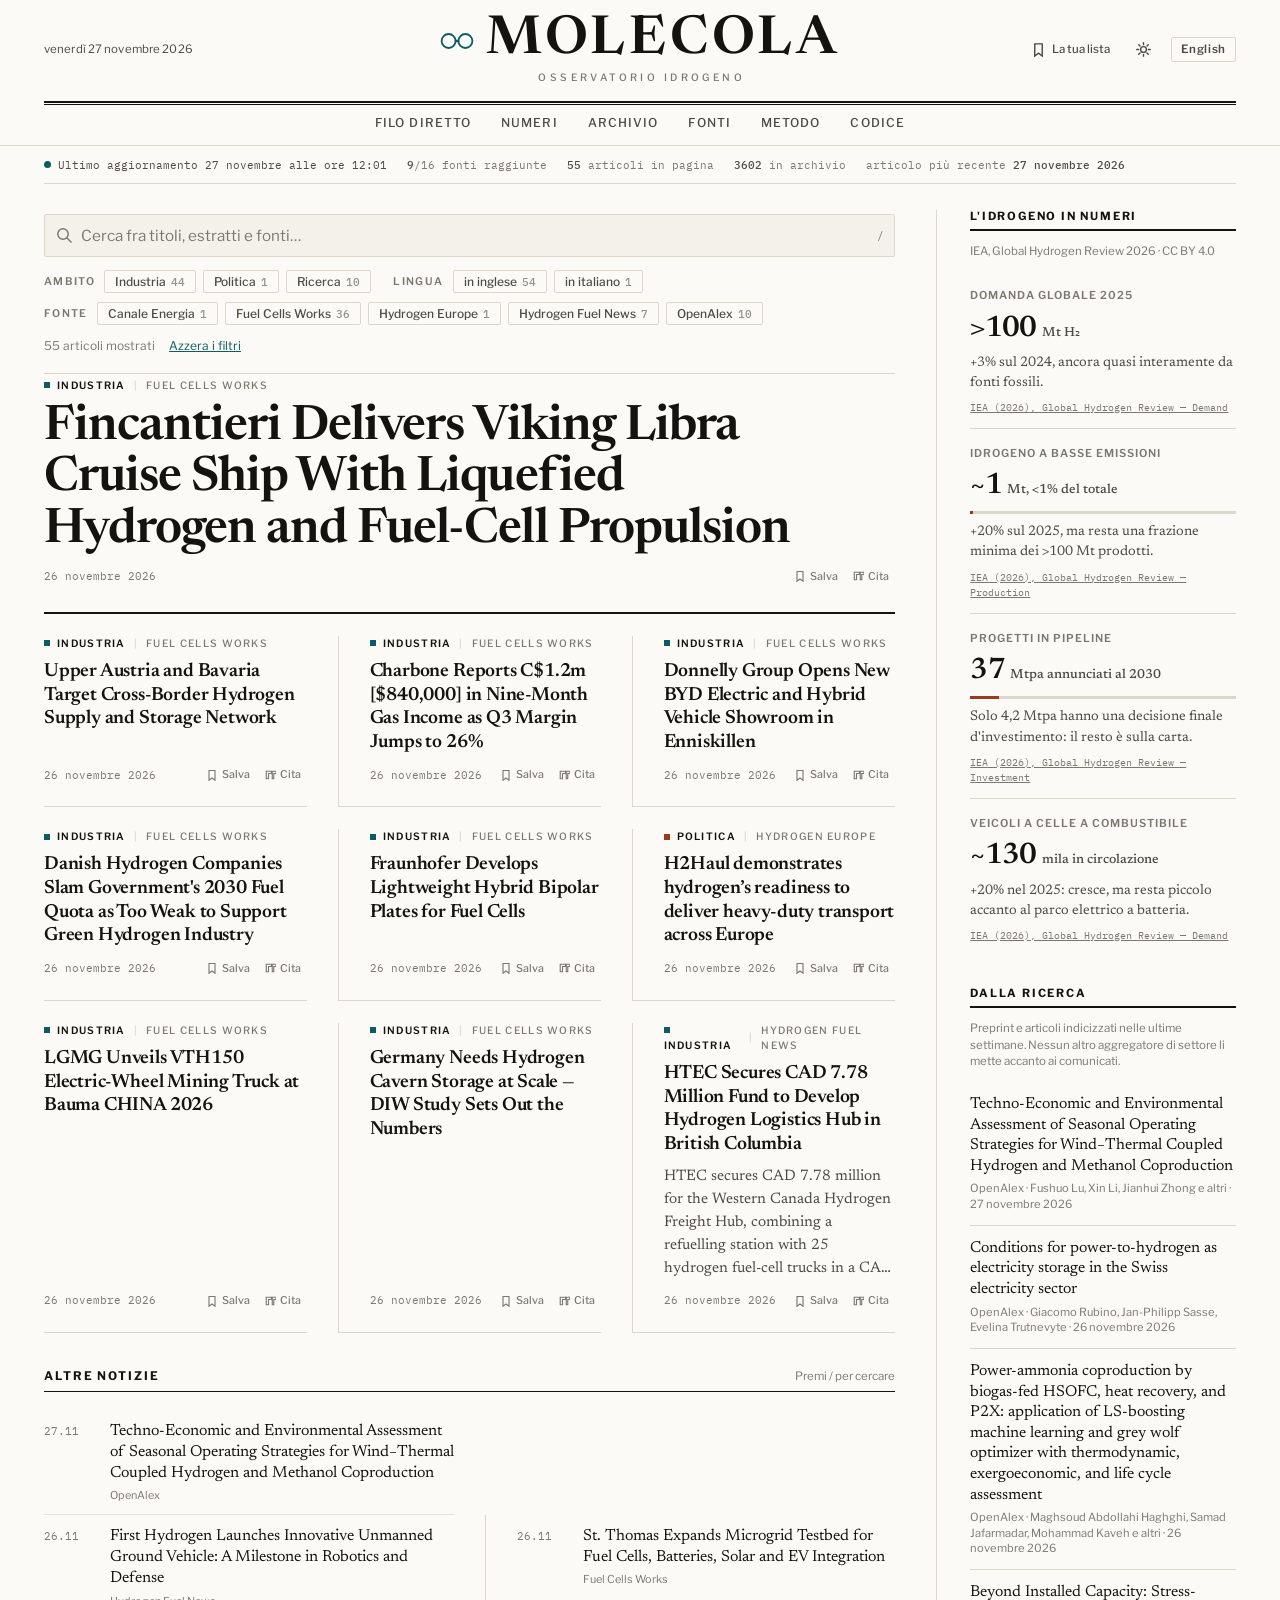
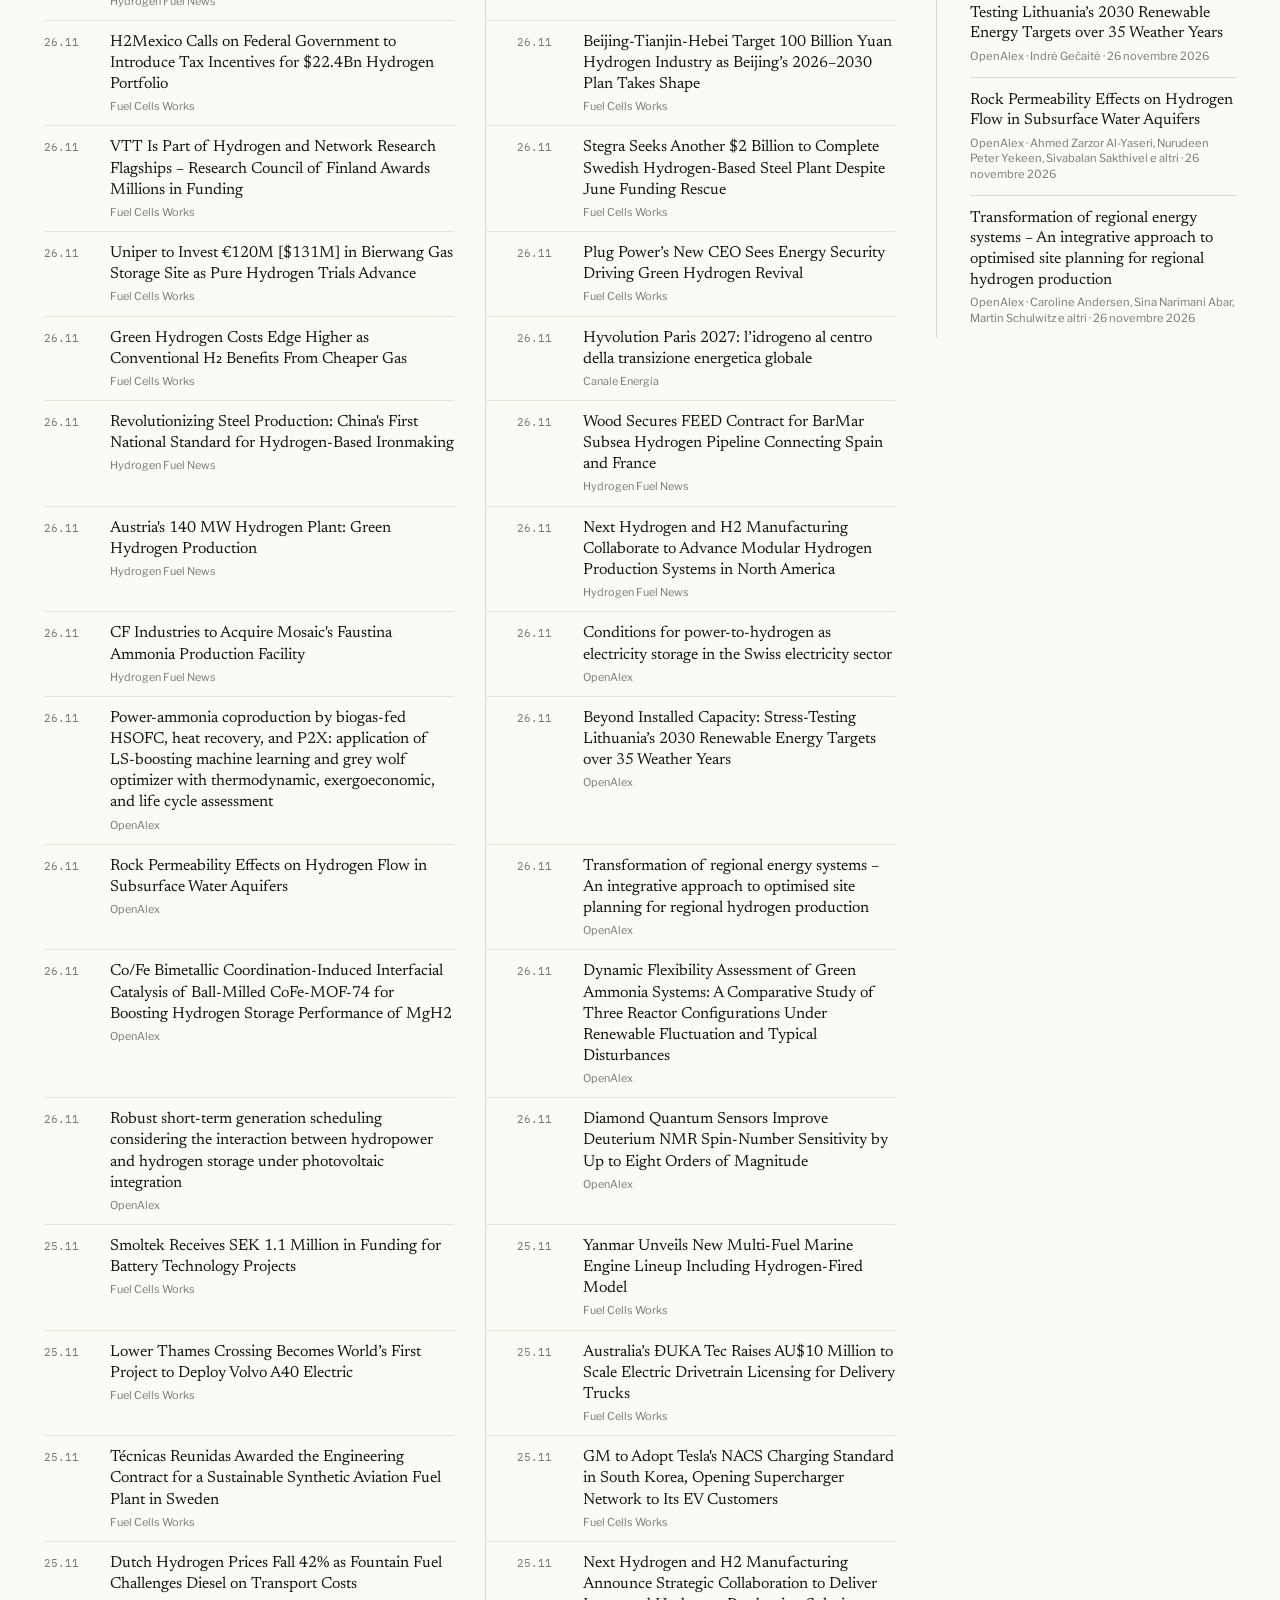
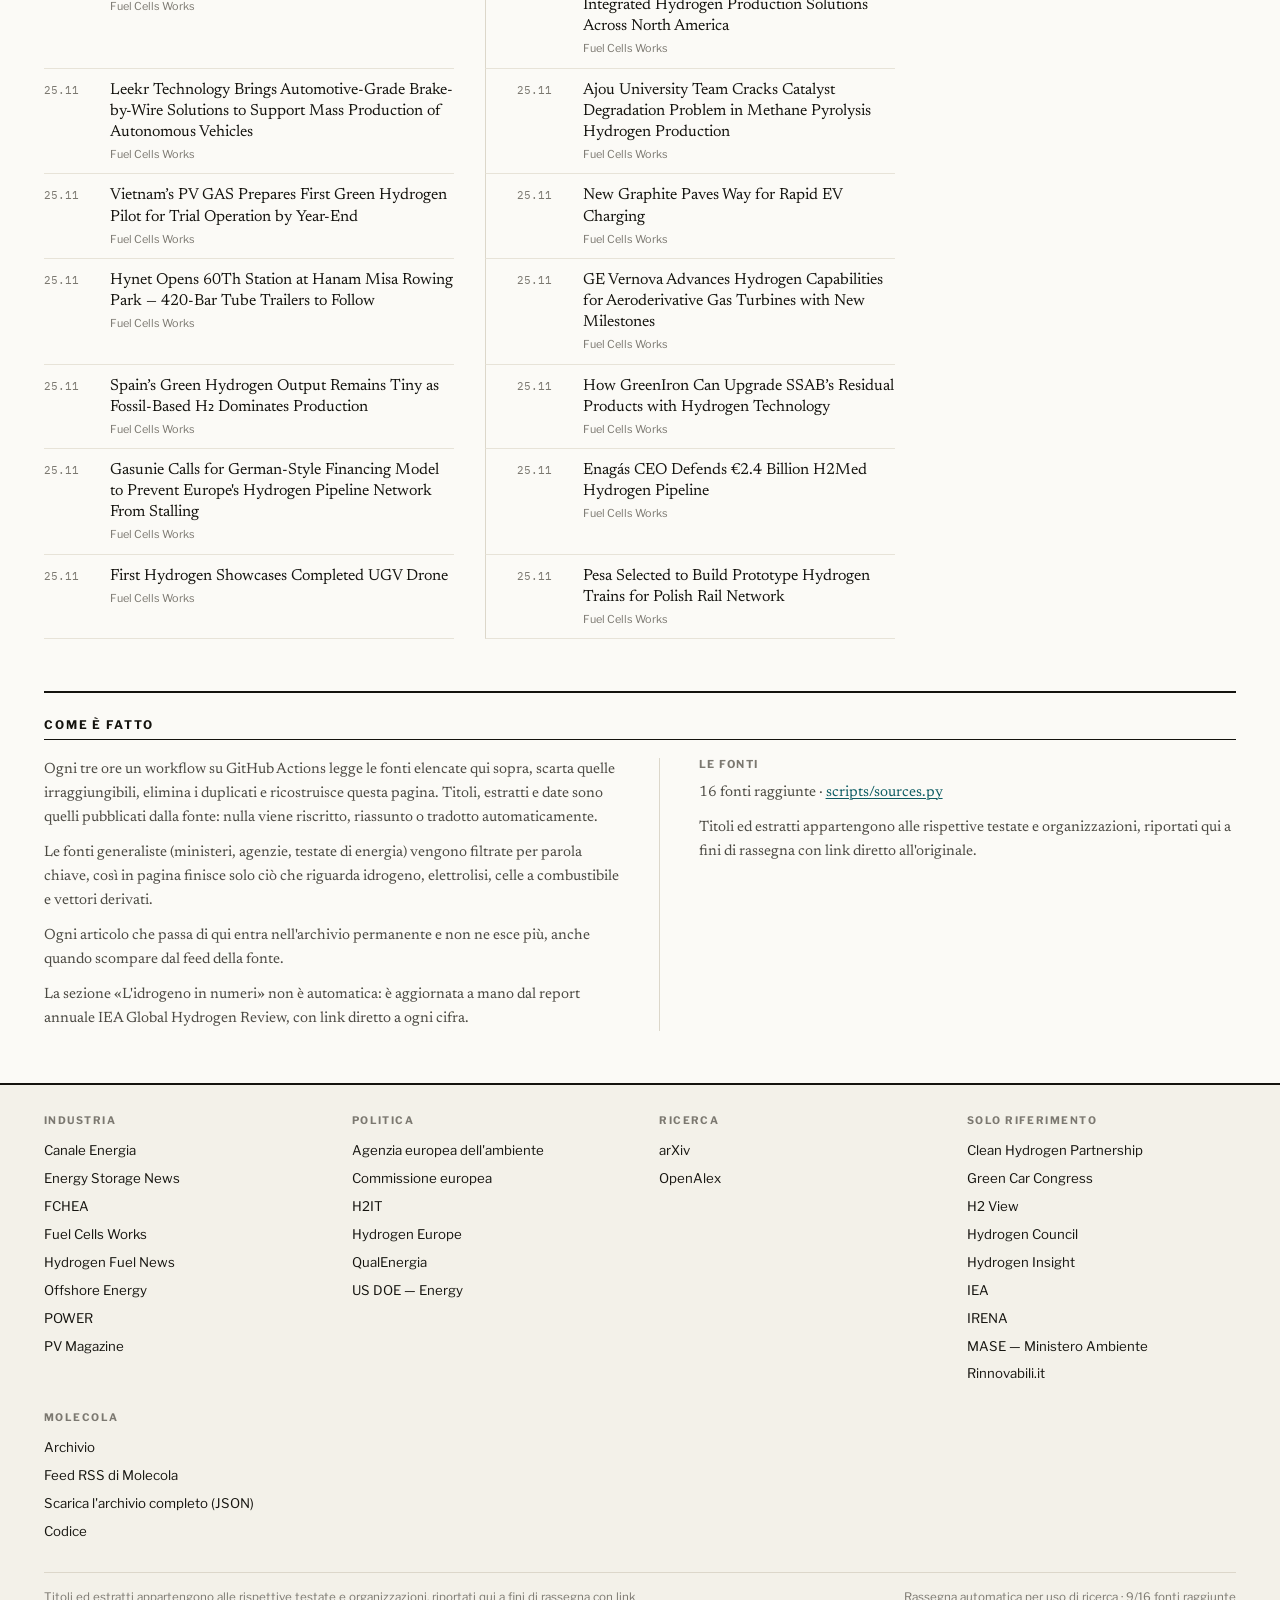
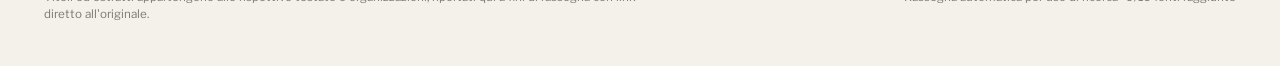
==== commit fb2291a7: "Aggiornamento automatico" ====
--- a/index.html
+++ b/index.html
@@ -81,11 +81,11 @@
 <div class="wrap"><div class="status">
   <span class="status-live"><span class="live-dot" aria-hidden="true"></span>
     Ultimo aggiornamento
-    <time datetime="2026-11-27T01:39:56+00:00" data-localtime>27 novembre 2026 · 01:39 UTC</time></span>
-  <span><b>10</b>/16 fonti raggiunte</span>
+    <time datetime="2026-11-27T12:01:24+00:00" data-localtime>27 novembre 2026 · 12:01 UTC</time></span>
+  <span><b>9</b>/16 fonti raggiunte</span>
   <span><b>55</b> articoli in pagina</span>
-  <span><b>3587</b> in archivio</span>
-  <span>articolo più recente <b>26 novembre 2026</b></span>
+  <span><b>3602</b> in archivio</span>
+  <span>articolo più recente <b>27 novembre 2026</b></span>
   
 </div></div>
 <main id="main">
@@ -170,7 +170,13 @@
             <h2>Altre notizie</h2>
             <span class="note">Premi / per cercare</span>
           </div>
-          <h3 class="day-head">Ieri</h3><div class="digest"><article class="digest-item" id="item-6159492be5cea305" data-id="6159492be5cea305" data-searchable data-category="industria" data-source="hydrogen-fuel-news" data-source-name="Hydrogen Fuel News" data-lang="en" data-date="2026-11-26T15:06:05+00:00" data-title="first hydrogen launches innovative unmanned ground vehicle: a milestone in robotics and defense">
+          <h3 class="day-head">Oggi</h3><div class="digest"><article class="digest-item" id="item-5008eb97e1884d93" data-id="5008eb97e1884d93" data-searchable data-category="ricerca" data-source="openalex" data-source-name="OpenAlex" data-lang="en" data-date="2026-11-27T00:00:00+00:00" data-title="techno-economic and environmental assessment of seasonal operating strategies for wind−thermal coupled hydrogen and methanol coproduction">
+  <span class="digest-date">27.11</span>
+  <div>
+    <p class="digest-title"><a href="https://doi.org/10.1021/acssuschemeng.6c10112" data-role="title" target="_blank" rel="noopener">Techno-Economic and Environmental Assessment of Seasonal Operating Strategies for Wind−Thermal Coupled Hydrogen and Methanol Coproduction</a></p>
+    <span class="digest-src">OpenAlex</span>
+  </div>
+</article></div><h3 class="day-head">Ieri</h3><div class="digest"><article class="digest-item" id="item-6159492be5cea305" data-id="6159492be5cea305" data-searchable data-category="industria" data-source="hydrogen-fuel-news" data-source-name="Hydrogen Fuel News" data-lang="en" data-date="2026-11-26T15:06:05+00:00" data-title="first hydrogen launches innovative unmanned ground vehicle: a milestone in robotics and defense">
   <span class="digest-date">26.11</span>
   <div>
     <p class="digest-title"><a href="http://www.hydrogenfuelnews.com/first-hydrogen-launches-innovative-unmanned-ground-vehicle-a-milestone-in-roboti/8577175/" data-role="title" target="_blank" rel="noopener">First Hydrogen Launches Innovative Unmanned Ground Vehicle: A Milestone in Robotics and Defense</a></p>
@@ -260,6 +266,60 @@
     <p class="digest-title"><a href="http://www.hydrogenfuelnews.com/cf-industries-to-acquire-mosaic-s-faustina-ammonia-production-facility/8577168/" data-role="title" target="_blank" rel="noopener">CF Industries to Acquire Mosaic&#x27;s Faustina Ammonia Production Facility</a></p>
     <span class="digest-src">Hydrogen Fuel News</span>
   </div>
+</article><article class="digest-item" id="item-0511a06655b7428d" data-id="0511a06655b7428d" data-searchable data-category="ricerca" data-source="openalex" data-source-name="OpenAlex" data-lang="en" data-date="2026-11-26T00:00:00+00:00" data-title="conditions for power-to-hydrogen as electricity storage in the swiss electricity sector">
+  <span class="digest-date">26.11</span>
+  <div>
+    <p class="digest-title"><a href="https://doi.org/10.1088/2753-3751/aec2ee" data-role="title" target="_blank" rel="noopener">Conditions for power-to-hydrogen as electricity storage in the Swiss electricity sector</a></p>
+    <span class="digest-src">OpenAlex</span>
+  </div>
+</article><article class="digest-item" id="item-6000bcd904d7e47f" data-id="6000bcd904d7e47f" data-searchable data-category="ricerca" data-source="openalex" data-source-name="OpenAlex" data-lang="en" data-date="2026-11-26T00:00:00+00:00" data-title="power-ammonia coproduction by biogas-fed hsofc, heat recovery, and p2x: application of ls-boosting machine learning and grey wolf optimizer with thermodynamic, exergoeconomic, and life cycle assessment">
+  <span class="digest-date">26.11</span>
+  <div>
+    <p class="digest-title"><a href="https://doi.org/10.1016/j.enconman.2026.122435" data-role="title" target="_blank" rel="noopener">Power-ammonia coproduction by biogas-fed HSOFC, heat recovery, and P2X: application of LS-boosting machine learning and grey wolf optimizer with thermodynamic, exergoeconomic, and life cycle assessment</a></p>
+    <span class="digest-src">OpenAlex</span>
+  </div>
+</article><article class="digest-item" id="item-cd76f970fd24e768" data-id="cd76f970fd24e768" data-searchable data-category="ricerca" data-source="openalex" data-source-name="OpenAlex" data-lang="en" data-date="2026-11-26T00:00:00+00:00" data-title="beyond installed capacity: stress-testing lithuania’s 2030 renewable energy targets over 35 weather years">
+  <span class="digest-date">26.11</span>
+  <div>
+    <p class="digest-title"><a href="https://doi.org/10.3390/su182312062" data-role="title" target="_blank" rel="noopener">Beyond Installed Capacity: Stress-Testing Lithuania’s 2030 Renewable Energy Targets over 35 Weather Years</a></p>
+    <span class="digest-src">OpenAlex</span>
+  </div>
+</article><article class="digest-item" id="item-cd258a82ffdceb4e" data-id="cd258a82ffdceb4e" data-searchable data-category="ricerca" data-source="openalex" data-source-name="OpenAlex" data-lang="en" data-date="2026-11-26T00:00:00+00:00" data-title="rock permeability effects on hydrogen flow in subsurface water aquifers">
+  <span class="digest-date">26.11</span>
+  <div>
+    <p class="digest-title"><a href="https://doi.org/10.1002/ghg.70056" data-role="title" target="_blank" rel="noopener">Rock Permeability Effects on Hydrogen Flow in Subsurface Water Aquifers</a></p>
+    <span class="digest-src">OpenAlex</span>
+  </div>
+</article><article class="digest-item" id="item-1831834df9593e8f" data-id="1831834df9593e8f" data-searchable data-category="ricerca" data-source="openalex" data-source-name="OpenAlex" data-lang="en" data-date="2026-11-26T00:00:00+00:00" data-title="transformation of regional energy systems – an integrative approach to optimised site planning for regional hydrogen production">
+  <span class="digest-date">26.11</span>
+  <div>
+    <p class="digest-title"><a href="https://doi.org/10.14512/rur.3570" data-role="title" target="_blank" rel="noopener">Transformation of regional energy systems – An integrative approach to optimised site planning for regional hydrogen production</a></p>
+    <span class="digest-src">OpenAlex</span>
+  </div>
+</article><article class="digest-item" id="item-61b37ff6c8acc166" data-id="61b37ff6c8acc166" data-searchable data-category="ricerca" data-source="openalex" data-source-name="OpenAlex" data-lang="en" data-date="2026-11-26T00:00:00+00:00" data-title="co/fe bimetallic coordination-induced interfacial catalysis of ball-milled cofe-mof-74 for boosting hydrogen storage performance of mgh2">
+  <span class="digest-date">26.11</span>
+  <div>
+    <p class="digest-title"><a href="https://doi.org/10.1016/j.ijhydene.2026.158803" data-role="title" target="_blank" rel="noopener">Co/Fe Bimetallic Coordination-Induced Interfacial Catalysis of Ball-Milled CoFe-MOF-74 for Boosting Hydrogen Storage Performance of MgH2</a></p>
+    <span class="digest-src">OpenAlex</span>
+  </div>
+</article><article class="digest-item" id="item-c82777e0dd72ae61" data-id="c82777e0dd72ae61" data-searchable data-category="ricerca" data-source="openalex" data-source-name="OpenAlex" data-lang="en" data-date="2026-11-26T00:00:00+00:00" data-title="dynamic flexibility assessment of green ammonia systems: a comparative study of three reactor configurations under renewable fluctuation and typical disturbances">
+  <span class="digest-date">26.11</span>
+  <div>
+    <p class="digest-title"><a href="https://doi.org/10.1016/j.ijhydene.2026.158890" data-role="title" target="_blank" rel="noopener">Dynamic Flexibility Assessment of Green Ammonia Systems: A Comparative Study of Three Reactor Configurations Under Renewable Fluctuation and Typical Disturbances</a></p>
+    <span class="digest-src">OpenAlex</span>
+  </div>
+</article><article class="digest-item" id="item-9f4125a7d160491c" data-id="9f4125a7d160491c" data-searchable data-category="ricerca" data-source="openalex" data-source-name="OpenAlex" data-lang="en" data-date="2026-11-26T00:00:00+00:00" data-title="robust short-term generation scheduling considering the interaction between hydropower and hydrogen storage under photovoltaic integration">
+  <span class="digest-date">26.11</span>
+  <div>
+    <p class="digest-title"><a href="https://doi.org/10.1016/j.est.2026.125416" data-role="title" target="_blank" rel="noopener">Robust short-term generation scheduling considering the interaction between hydropower and hydrogen storage under photovoltaic integration</a></p>
+    <span class="digest-src">OpenAlex</span>
+  </div>
+</article><article class="digest-item" id="item-074019fc5caf786a" data-id="074019fc5caf786a" data-searchable data-category="ricerca" data-source="openalex" data-source-name="OpenAlex" data-lang="en" data-date="2026-11-26T00:00:00+00:00" data-title="diamond quantum sensors improve deuterium nmr spin-number sensitivity by up to eight orders of magnitude">
+  <span class="digest-date">26.11</span>
+  <div>
+    <p class="digest-title"><a href="https://doi.org/10.5281/zenodo.24551334" data-role="title" target="_blank" rel="noopener">Diamond Quantum Sensors Improve Deuterium NMR Spin-Number Sensitivity by Up to Eight Orders of Magnitude</a></p>
+    <span class="digest-src">OpenAlex</span>
+  </div>
 </article></div><h3 class="day-head">Questa settimana</h3><div class="digest"><article class="digest-item" id="item-8ffc657946b75928" data-id="8ffc657946b75928" data-searchable data-category="industria" data-source="fuel-cells-works" data-source-name="Fuel Cells Works" data-lang="en" data-date="2026-11-25T17:27:45+00:00" data-title="smoltek receives sek 1.1 million in funding for battery technology projects">
   <span class="digest-date">25.11</span>
   <div>
@@ -379,66 +439,6 @@
   <div>
     <p class="digest-title"><a href="https://fuelcellsworks.com/2026/11/23/fuel-cells/pesa-selected-to-build-prototype-hydrogen-trains-for-polish-rail-network" data-role="title" target="_blank" rel="noopener">Pesa Selected to Build Prototype Hydrogen Trains for Polish Rail Network</a></p>
     <span class="digest-src">Fuel Cells Works</span>
-  </div>
-</article><article class="digest-item" id="item-79ffbc6735db5e5b" data-id="79ffbc6735db5e5b" data-searchable data-category="ricerca" data-source="openalex" data-source-name="OpenAlex" data-lang="en" data-date="2026-11-25T00:00:00+00:00" data-title="when hydrogen is not fully flexible: implications for sector-coupled energy models">
-  <span class="digest-date">25.11</span>
-  <div>
-    <p class="digest-title"><a href="https://doi.org/10.1016/j.apenergy.2026.129290" data-role="title" target="_blank" rel="noopener">When hydrogen is not fully flexible: Implications for sector-coupled energy models</a></p>
-    <span class="digest-src">OpenAlex</span>
-  </div>
-</article><article class="digest-item" id="item-b3183ffd9a7f2224" data-id="b3183ffd9a7f2224" data-searchable data-category="ricerca" data-source="openalex" data-source-name="OpenAlex" data-lang="en" data-date="2026-11-25T00:00:00+00:00" data-title="search-state-controlled facbo for rolling-horizon energy management of renewable-integrated hydrogen-battery microgrids">
-  <span class="digest-date">25.11</span>
-  <div>
-    <p class="digest-title"><a href="https://doi.org/10.1016/j.ijhydene.2026.158762" data-role="title" target="_blank" rel="noopener">Search-state-controlled FACBO for rolling-horizon energy management of renewable-integrated hydrogen-battery microgrids</a></p>
-    <span class="digest-src">OpenAlex</span>
-  </div>
-</article><article class="digest-item" id="item-d2a84ffa3d9590a1" data-id="d2a84ffa3d9590a1" data-searchable data-category="ricerca" data-source="openalex" data-source-name="OpenAlex" data-lang="en" data-date="2026-11-25T00:00:00+00:00" data-title="insights into the non-fickian dispersion of h₂–n₂ mixtures in pore channels: implications for underground hydrogen storage">
-  <span class="digest-date">25.11</span>
-  <div>
-    <p class="digest-title"><a href="https://doi.org/10.1016/j.ees.2026.100079" data-role="title" target="_blank" rel="noopener">Insights into the non-Fickian dispersion of H₂–N₂ mixtures in pore channels: Implications for underground hydrogen storage</a></p>
-    <span class="digest-src">OpenAlex</span>
-  </div>
-</article><article class="digest-item" id="item-bcad709dd1ab1dc3" data-id="bcad709dd1ab1dc3" data-searchable data-category="ricerca" data-source="openalex" data-source-name="OpenAlex" data-lang="en" data-date="2026-11-25T00:00:00+00:00" data-title="macrocyclic host-functionalized cobalt nanoparticles: superior electrocatalysts for the hydrogen evolution reaction in alkaline media">
-  <span class="digest-date">25.11</span>
-  <div>
-    <p class="digest-title"><a href="https://doi.org/10.1021/acs.jpcc.6c04538" data-role="title" target="_blank" rel="noopener">Macrocyclic Host-Functionalized Cobalt Nanoparticles: Superior Electrocatalysts for the Hydrogen Evolution Reaction in Alkaline Media</a></p>
-    <span class="digest-src">OpenAlex</span>
-  </div>
-</article><article class="digest-item" id="item-ccbd8d63ea465c91" data-id="ccbd8d63ea465c91" data-searchable data-category="ricerca" data-source="openalex" data-source-name="OpenAlex" data-lang="en" data-date="2026-11-25T00:00:00+00:00" data-title="ice nanotubes: from microscopic formation mechanisms and multiphysics modulation to functional applications">
-  <span class="digest-date">25.11</span>
-  <div>
-    <p class="digest-title"><a href="https://doi.org/10.1088/1361-648x/aec707" data-role="title" target="_blank" rel="noopener">Ice nanotubes: From microscopic formation mechanisms and multiphysics modulation to functional applications</a></p>
-    <span class="digest-src">OpenAlex</span>
-  </div>
-</article><article class="digest-item" id="item-6a1c10c5c9596dfa" data-id="6a1c10c5c9596dfa" data-searchable data-category="ricerca" data-source="openalex" data-source-name="OpenAlex" data-lang="en" data-date="2026-11-25T00:00:00+00:00" data-title="fabrication of b/n co-doped non-metal biochar derived from agricultural waste sugarcane bagasse for aqueous chloramphenicol adsorption">
-  <span class="digest-date">25.11</span>
-  <div>
-    <p class="digest-title"><a href="https://doi.org/10.1007/s11270-026-10207-x" data-role="title" target="_blank" rel="noopener">Fabrication of B/N co-doped Non-metal Biochar Derived from Agricultural Waste Sugarcane Bagasse for Aqueous Chloramphenicol Adsorption</a></p>
-    <span class="digest-src">OpenAlex</span>
-  </div>
-</article><article class="digest-item" id="item-6abb00dff4e80c60" data-id="6abb00dff4e80c60" data-searchable data-category="ricerca" data-source="openalex" data-source-name="OpenAlex" data-lang="en" data-date="2026-11-25T00:00:00+00:00" data-title="ru-decorated sulfided nimoo4 nanorod arrays as highly efficient bifunctional electrocatalysts for overall water splitting">
-  <span class="digest-date">25.11</span>
-  <div>
-    <p class="digest-title"><a href="https://doi.org/10.1016/j.ijhydene.2026.158895" data-role="title" target="_blank" rel="noopener">Ru-Decorated Sulfided NiMoO4 Nanorod Arrays as Highly Efficient Bifunctional Electrocatalysts for Overall Water Splitting</a></p>
-    <span class="digest-src">OpenAlex</span>
-  </div>
-</article><article class="digest-item" id="item-0e8ae6fee15695b5" data-id="0e8ae6fee15695b5" data-searchable data-category="ricerca" data-source="openalex" data-source-name="OpenAlex" data-lang="en" data-date="2026-11-25T00:00:00+00:00" data-title="titanyl phosphate: a long-life anode material for mg-ion storage in aqueous batteries">
-  <span class="digest-date">25.11</span>
-  <div>
-    <p class="digest-title"><a href="https://doi.org/10.1021/acs.nanolett.6c04433" data-role="title" target="_blank" rel="noopener">Titanyl Phosphate: A Long-Life Anode Material for Mg-Ion Storage in Aqueous Batteries</a></p>
-    <span class="digest-src">OpenAlex</span>
-  </div>
-</article><article class="digest-item" id="item-d9b9ea08dcbb19e5" data-id="d9b9ea08dcbb19e5" data-searchable data-category="ricerca" data-source="openalex" data-source-name="OpenAlex" data-lang="en" data-date="2026-11-25T00:00:00+00:00" data-title="combined no and h2s treatment delays postharvest strawberry senescence by suppressing jasmonic acid biosynthesis and sustaining phenylpropanoid metabolism">
-  <span class="digest-date">25.11</span>
-  <div>
-    <p class="digest-title"><a href="https://doi.org/10.1007/s11947-026-04667-6" data-role="title" target="_blank" rel="noopener">Combined NO and H2S Treatment Delays Postharvest Strawberry Senescence by Suppressing Jasmonic Acid Biosynthesis and Sustaining Phenylpropanoid Metabolism</a></p>
-    <span class="digest-src">OpenAlex</span>
-  </div>
-</article><article class="digest-item" id="item-51f7b7eeee311a5e" data-id="51f7b7eeee311a5e" data-searchable data-category="ricerca" data-source="openalex" data-source-name="OpenAlex" data-lang="en" data-date="2026-11-25T00:00:00+00:00" data-title="hydrogen spillover‐driven pt 1– mo x dual‐site heterostructure enables high‐current‐density acidic water electrolysis">
-  <span class="digest-date">25.11</span>
-  <div>
-    <p class="digest-title"><a href="https://doi.org/10.1002/adfm.79853" data-role="title" target="_blank" rel="noopener">Hydrogen Spillover‐Driven Pt 1– Mo x Dual‐Site Heterostructure Enables High‐Current‐Density Acidic Water Electrolysis</a></p>
-    <span class="digest-src">OpenAlex</span>
   </div>
 </article></div>
         </div>
@@ -481,23 +481,23 @@
   <p class="rail-note">Preprint e articoli indicizzati nelle ultime settimane. Nessun altro aggregatore di settore li mette accanto ai comunicati.</p>
   <ul class="research">
 <li>
-  <p class="r-title"><a href="#item-79ffbc6735db5e5b">When hydrogen is not fully flexible: Implications for sector-coupled energy models</a></p>
-  <p class="r-meta">OpenAlex · Alexander Hoogsteyn, Quentin Raillard--Cazanove, Kenneth Bruninx e altri · 25 novembre 2026</p>
-</li><li>
-  <p class="r-title"><a href="#item-b3183ffd9a7f2224">Search-state-controlled FACBO for rolling-horizon energy management of renewable-integrated hydrogen-battery microgrids</a></p>
-  <p class="r-meta">OpenAlex · Qi Diao, Dingchao Zheng, Haolong Yang e altri · 25 novembre 2026</p>
-</li><li>
-  <p class="r-title"><a href="#item-d2a84ffa3d9590a1">Insights into the non-Fickian dispersion of H₂–N₂ mixtures in pore channels: Implications for underground hydrogen storage</a></p>
-  <p class="r-meta">OpenAlex · Mohaddeseh Ghanbari, Hassan Mahani · 25 novembre 2026</p>
-</li><li>
-  <p class="r-title"><a href="#item-bcad709dd1ab1dc3">Macrocyclic Host-Functionalized Cobalt Nanoparticles: Superior Electrocatalysts for the Hydrogen Evolution Reaction in Alkaline Media</a></p>
-  <p class="r-meta">OpenAlex · Dwaipayan Majumder, P. K. Risla Sherin, Vaidehi S. Tripathi e altri · 25 novembre 2026</p>
-</li><li>
-  <p class="r-title"><a href="#item-ccbd8d63ea465c91">Ice nanotubes: From microscopic formation mechanisms and multiphysics modulation to functional applications</a></p>
-  <p class="r-meta">OpenAlex · Tengfei Zhang, Yang Han, Chuanfu Luo e altri · 25 novembre 2026</p>
-</li><li>
-  <p class="r-title"><a href="#item-6a1c10c5c9596dfa">Fabrication of B/N co-doped Non-metal Biochar Derived from Agricultural Waste Sugarcane Bagasse for Aqueous Chloramphenicol Adsorption</a></p>
-  <p class="r-meta">OpenAlex · 吴祖成, Peipei Zhang, Yang Gu e altri · 25 novembre 2026</p>
+  <p class="r-title"><a href="#item-5008eb97e1884d93">Techno-Economic and Environmental Assessment of Seasonal Operating Strategies for Wind−Thermal Coupled Hydrogen and Methanol Coproduction</a></p>
+  <p class="r-meta">OpenAlex · Fushuo Lu, Xin Li, Jianhui Zhong e altri · 27 novembre 2026</p>
+</li><li>
+  <p class="r-title"><a href="#item-0511a06655b7428d">Conditions for power-to-hydrogen as electricity storage in the Swiss electricity sector</a></p>
+  <p class="r-meta">OpenAlex · Giacomo Rubino, Jan-Philipp Sasse, Evelina Trutnevyte · 26 novembre 2026</p>
+</li><li>
+  <p class="r-title"><a href="#item-6000bcd904d7e47f">Power-ammonia coproduction by biogas-fed HSOFC, heat recovery, and P2X: application of LS-boosting machine learning and grey wolf optimizer with thermodynamic, exergoeconomic, and life cycle assessment</a></p>
+  <p class="r-meta">OpenAlex · Maghsoud Abdollahi Haghghi, Samad Jafarmadar, Mohammad Kaveh e altri · 26 novembre 2026</p>
+</li><li>
+  <p class="r-title"><a href="#item-cd76f970fd24e768">Beyond Installed Capacity: Stress-Testing Lithuania’s 2030 Renewable Energy Targets over 35 Weather Years</a></p>
+  <p class="r-meta">OpenAlex · Indrė Gečaitė · 26 novembre 2026</p>
+</li><li>
+  <p class="r-title"><a href="#item-cd258a82ffdceb4e">Rock Permeability Effects on Hydrogen Flow in Subsurface Water Aquifers</a></p>
+  <p class="r-meta">OpenAlex · Ahmed Zarzor Al-Yaseri, Nurudeen Peter Yekeen, Sivabalan Sakthivel e altri · 26 novembre 2026</p>
+</li><li>
+  <p class="r-title"><a href="#item-1831834df9593e8f">Transformation of regional energy systems – An integrative approach to optimised site planning for regional hydrogen production</a></p>
+  <p class="r-meta">OpenAlex · Caroline Andersen, Sina Narimani Abar, Martin Schulwitz e altri · 26 novembre 2026</p>
 </li>
   </ul>
 </div>
@@ -590,7 +590,7 @@
     </div>
     <div class="footer-bottom">
       <p>Titoli ed estratti appartengono alle rispettive testate e organizzazioni, riportati qui a fini di rassegna con link diretto all&#x27;originale.</p>
-      <p>Rassegna automatica per uso di ricerca · 10/16 fonti raggiunte</p>
+      <p>Rassegna automatica per uso di ricerca · 9/16 fonti raggiunte</p>
     </div>
   </div>
 </footer>
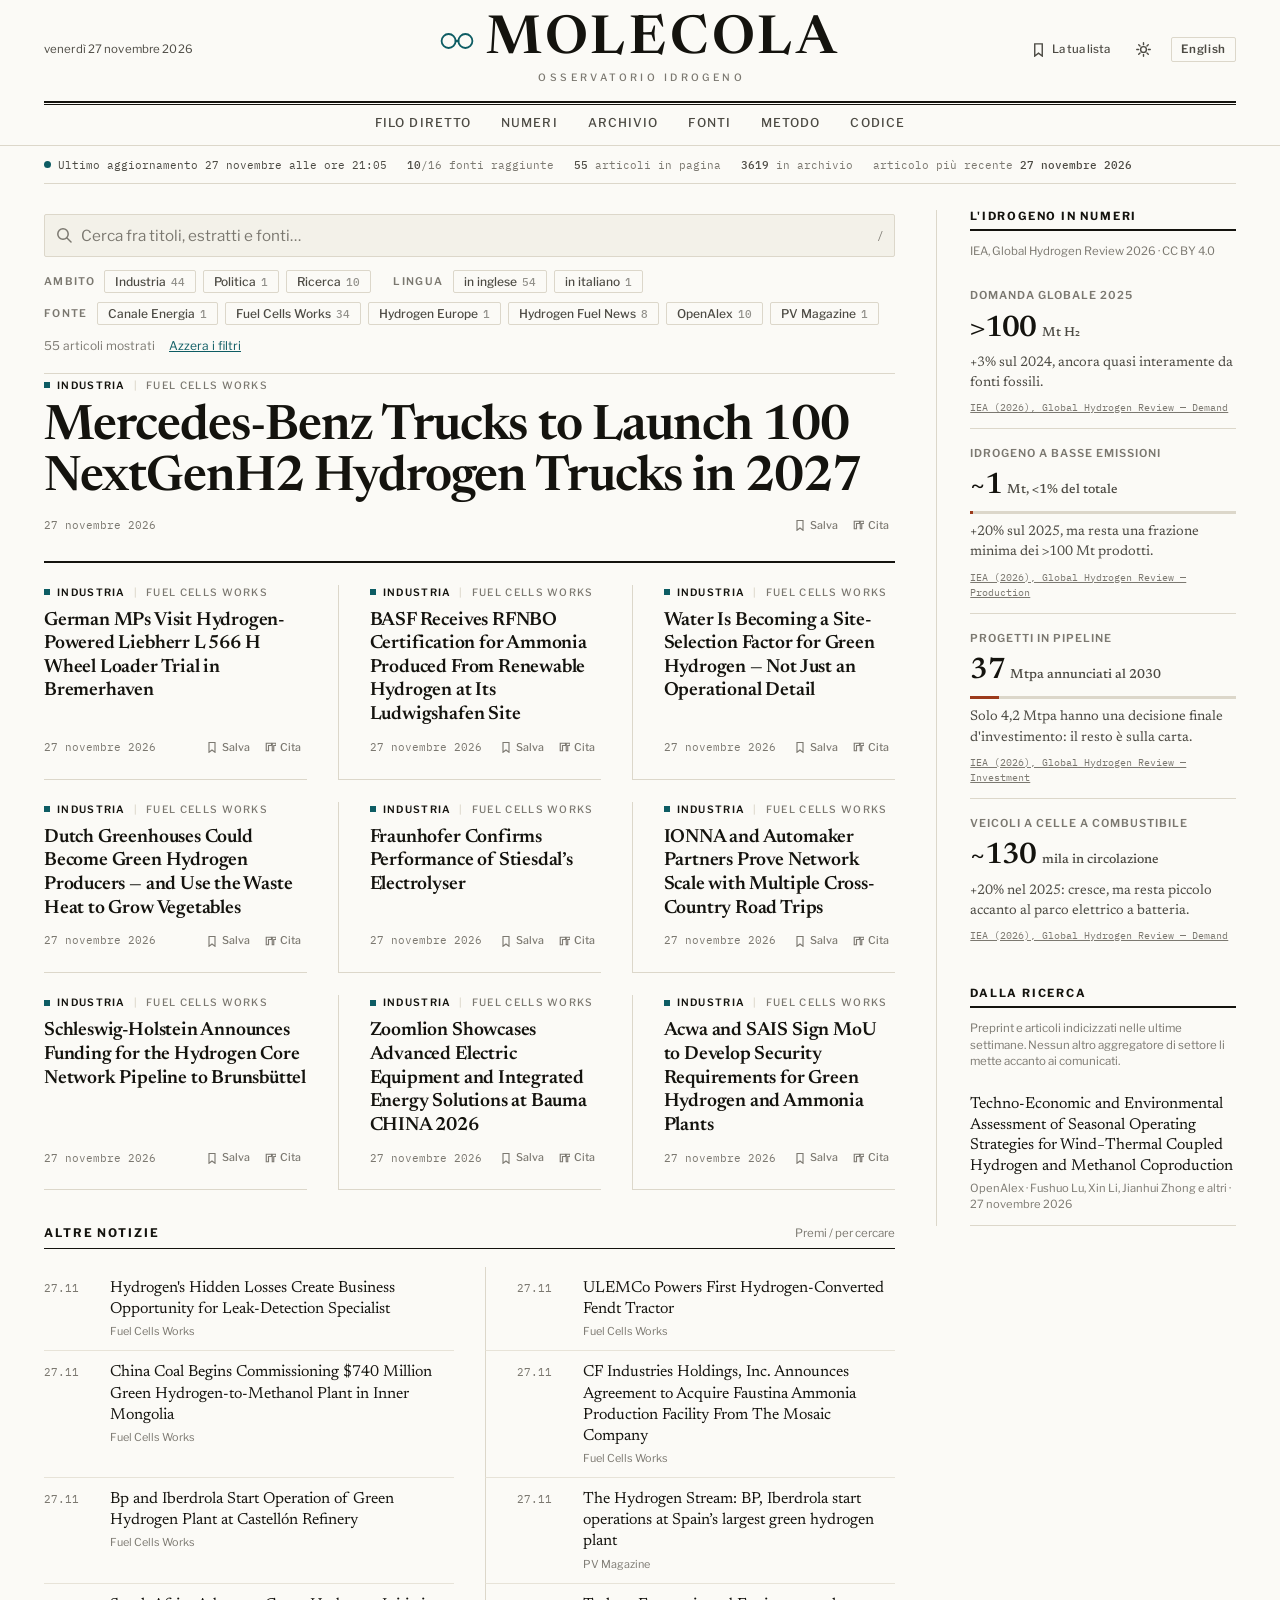
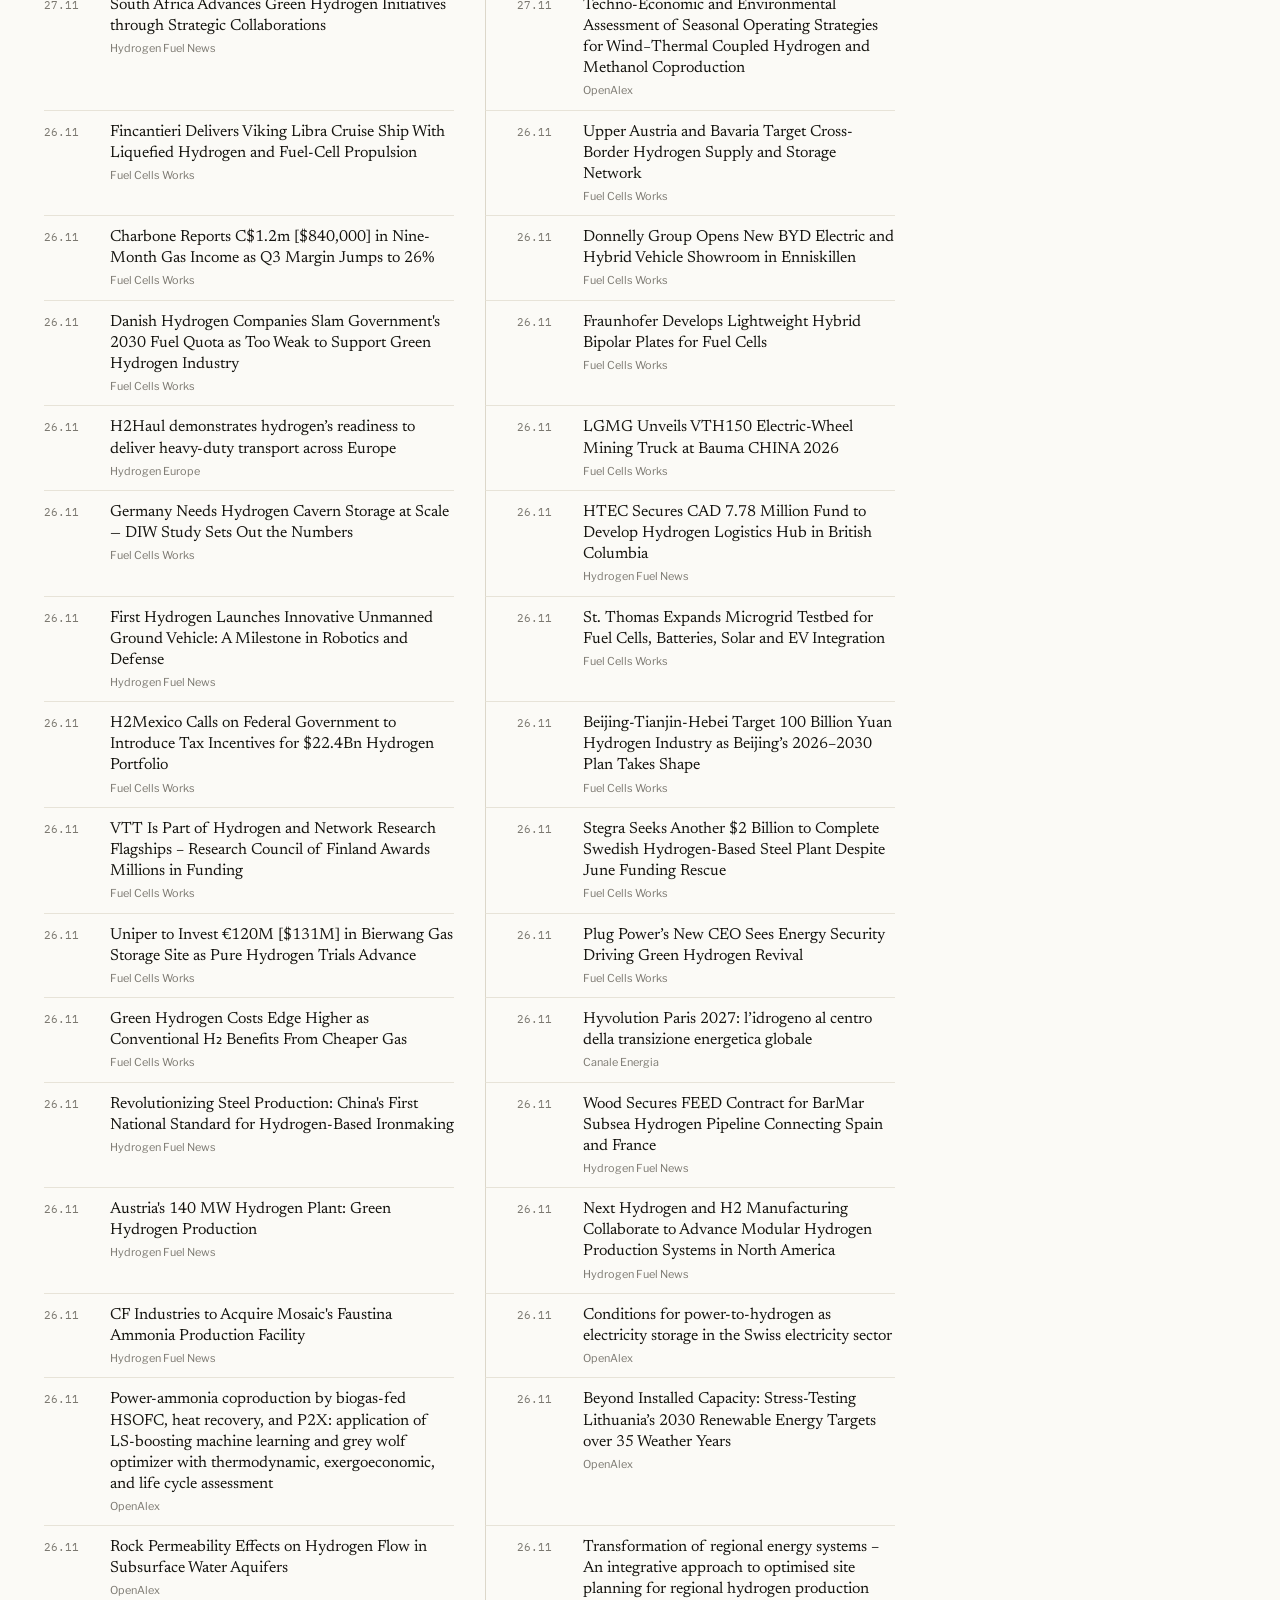
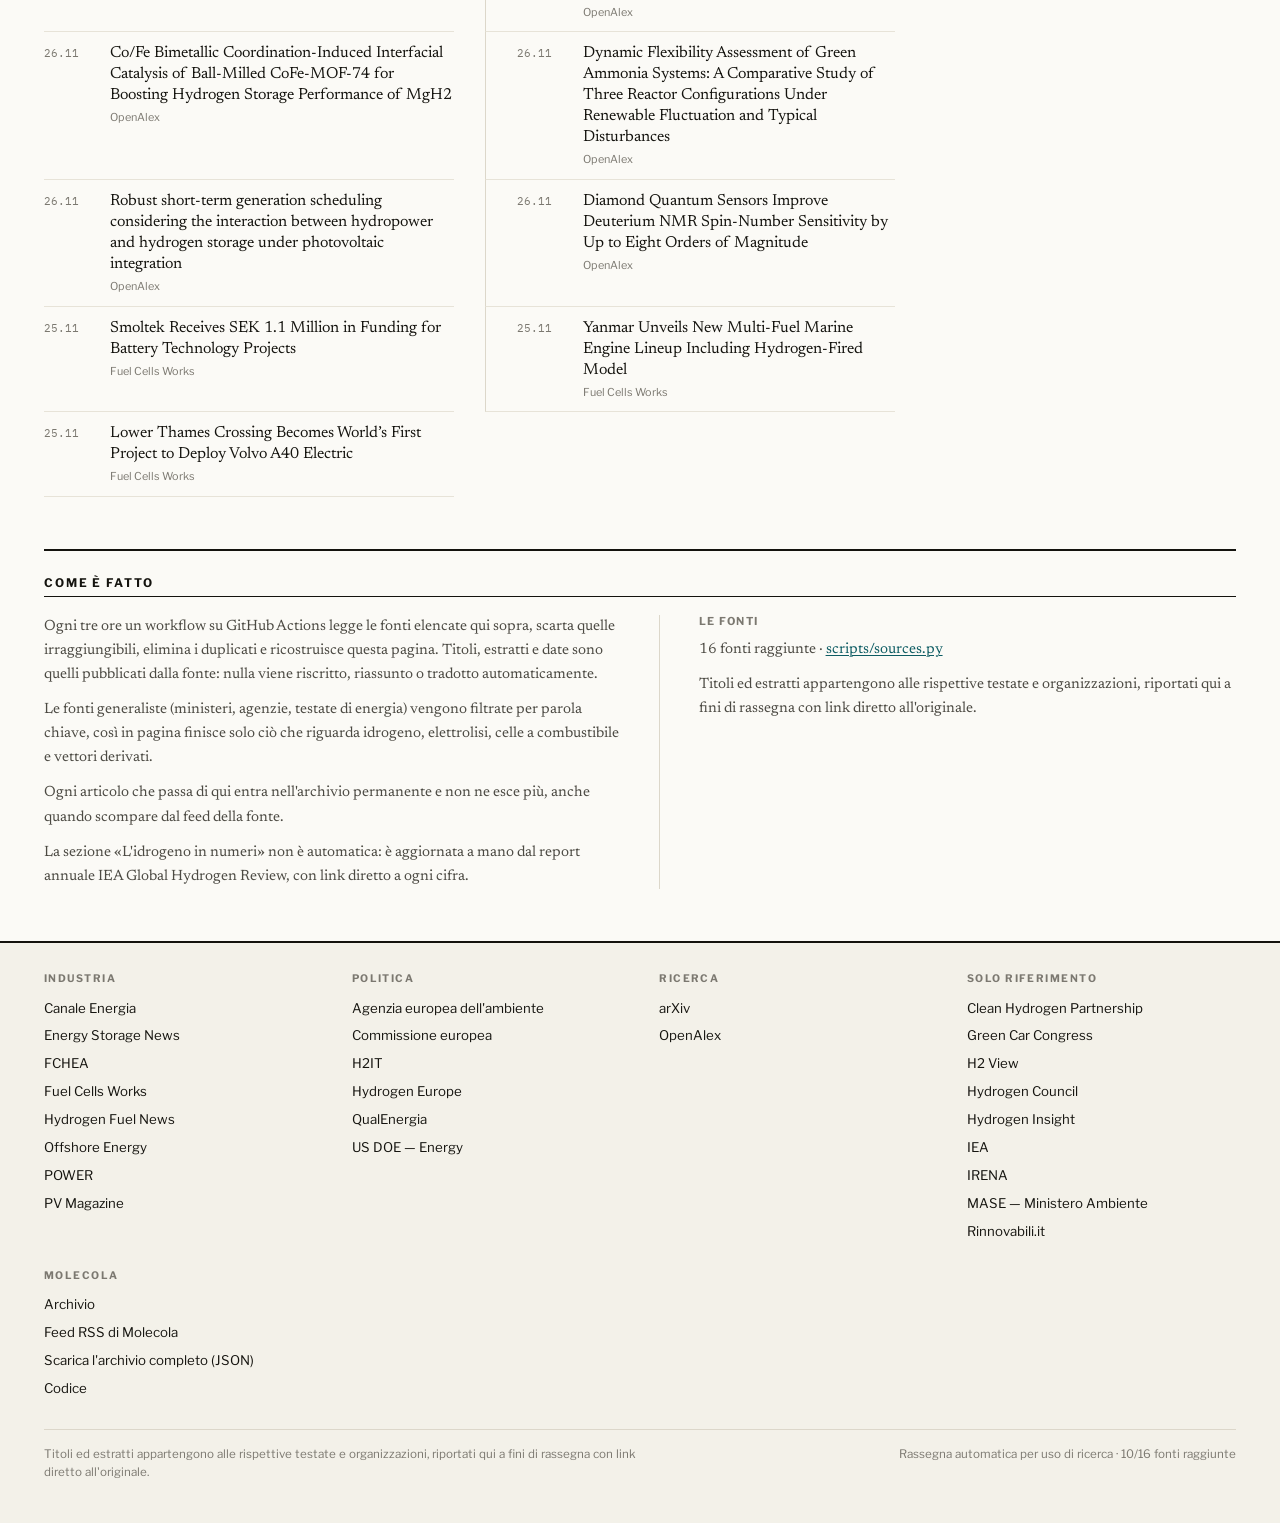
==== commit 41528c83: "Aggiornamento automatico" ====
--- a/index.html
+++ b/index.html
@@ -81,10 +81,10 @@
 <div class="wrap"><div class="status">
   <span class="status-live"><span class="live-dot" aria-hidden="true"></span>
     Ultimo aggiornamento
-    <time datetime="2026-11-27T12:01:24+00:00" data-localtime>27 novembre 2026 · 12:01 UTC</time></span>
-  <span><b>9</b>/16 fonti raggiunte</span>
+    <time datetime="2026-11-27T21:05:38+00:00" data-localtime>27 novembre 2026 · 21:05 UTC</time></span>
+  <span><b>10</b>/16 fonti raggiunte</span>
   <span><b>55</b> articoli in pagina</span>
-  <span><b>3602</b> in archivio</span>
+  <span><b>3619</b> in archivio</span>
   <span>articolo più recente <b>27 novembre 2026</b></span>
   
 </div></div>
@@ -104,7 +104,7 @@
     <div class="filter-group"><span class="kicker">Lingua</span><button class="chip" type="button" data-dim="lang" data-value="en" aria-pressed="false">in inglese<span class="n">54</span></button><button class="chip" type="button" data-dim="lang" data-value="it" aria-pressed="false">in italiano<span class="n">1</span></button></div>
   </div>
   <div class="filters" style="margin-top:9px">
-    <div class="filter-group"><span class="kicker">Fonte</span><button class="chip" type="button" data-dim="source" data-value="canale-energia" aria-pressed="false">Canale Energia<span class="n">1</span></button><button class="chip" type="button" data-dim="source" data-value="fuel-cells-works" aria-pressed="false">Fuel Cells Works<span class="n">36</span></button><button class="chip" type="button" data-dim="source" data-value="hydrogen-europe" aria-pressed="false">Hydrogen Europe<span class="n">1</span></button><button class="chip" type="button" data-dim="source" data-value="hydrogen-fuel-news" aria-pressed="false">Hydrogen Fuel News<span class="n">7</span></button><button class="chip" type="button" data-dim="source" data-value="openalex" aria-pressed="false">OpenAlex<span class="n">10</span></button></div>
+    <div class="filter-group"><span class="kicker">Fonte</span><button class="chip" type="button" data-dim="source" data-value="canale-energia" aria-pressed="false">Canale Energia<span class="n">1</span></button><button class="chip" type="button" data-dim="source" data-value="fuel-cells-works" aria-pressed="false">Fuel Cells Works<span class="n">34</span></button><button class="chip" type="button" data-dim="source" data-value="hydrogen-europe" aria-pressed="false">Hydrogen Europe<span class="n">1</span></button><button class="chip" type="button" data-dim="source" data-value="hydrogen-fuel-news" aria-pressed="false">Hydrogen Fuel News<span class="n">8</span></button><button class="chip" type="button" data-dim="source" data-value="openalex" aria-pressed="false">OpenAlex<span class="n">10</span></button><button class="chip" type="button" data-dim="source" data-value="pv-magazine" aria-pressed="false">PV Magazine<span class="n">1</span></button></div>
   </div>
   <p class="result-line">
     <span id="result-count">55 articoli mostrati</span>
@@ -112,71 +112,173 @@
   </p>
 </div>
         <div id="filterable">
-          <article class="lead" id="item-4eb116939c0c0f9f" data-id="4eb116939c0c0f9f" data-searchable data-category="industria" data-source="fuel-cells-works" data-source-name="Fuel Cells Works" data-lang="en" data-date="2026-11-26T16:24:14+00:00" data-title="fincantieri delivers viking libra cruise ship with liquefied hydrogen and fuel-cell propulsion">
-  <p class="story-kicker"><span class="cat">Industria</span><span class="sep">|</span><span class="src">Fuel Cells Works</span></p>
-  <h2><a href="https://fuelcellsworks.com/2026/11/26/electrolyzer/fincantieri-delivers-viking-libra-cruise-ship-with-liquefied-hydrogen-and-fuel-cell-propulsion" data-role="title" target="_blank" rel="noopener">Fincantieri Delivers Viking Libra Cruise Ship With Liquefied Hydrogen and Fuel-Cell Propulsion</a></h2>
-  
-  <div class="story-meta"><span>26 novembre 2026</span><span class="story-actions"><button class="act" type="button" data-action="save" aria-pressed="false" title="Salva nella tua lista (resta su questo browser)"><svg viewBox="0 0 16 16" fill="none" stroke="currentColor" stroke-width="1.5" stroke-linecap="round" aria-hidden="true"><path d="M4 2h8v13l-4-3-4 3z"/></svg><span>Salva</span></button><button class="act" type="button" data-action="cite" title="Copia la citazione negli appunti"><svg viewBox="0 0 16 16" fill="none" stroke="currentColor" stroke-width="1.5" stroke-linecap="round" aria-hidden="true"><path d="M3 3h7v3H6v7H3z"/><path d="M11 3h5v3h-3v7h-2z"/></svg><span>Cita</span></button></span></div>
+          <article class="lead" id="item-2a0d17826daf7ce6" data-id="2a0d17826daf7ce6" data-searchable data-category="industria" data-source="fuel-cells-works" data-source-name="Fuel Cells Works" data-lang="en" data-date="2026-11-27T16:44:16+00:00" data-title="mercedes-benz trucks to launch 100 nextgenh2 hydrogen trucks in 2027">
+  <p class="story-kicker"><span class="cat">Industria</span><span class="sep">|</span><span class="src">Fuel Cells Works</span></p>
+  <h2><a href="https://fuelcellsworks.com/2026/11/25/fuel-cells/mercedes-benz-trucks-to-launch-100-nextgenh2-hydrogen-trucks-in-2027" data-role="title" target="_blank" rel="noopener">Mercedes-Benz Trucks to Launch 100 NextGenH2 Hydrogen Trucks in 2027</a></h2>
+  
+  <div class="story-meta"><span>27 novembre 2026</span><span class="story-actions"><button class="act" type="button" data-action="save" aria-pressed="false" title="Salva nella tua lista (resta su questo browser)"><svg viewBox="0 0 16 16" fill="none" stroke="currentColor" stroke-width="1.5" stroke-linecap="round" aria-hidden="true"><path d="M4 2h8v13l-4-3-4 3z"/></svg><span>Salva</span></button><button class="act" type="button" data-action="cite" title="Copia la citazione negli appunti"><svg viewBox="0 0 16 16" fill="none" stroke="currentColor" stroke-width="1.5" stroke-linecap="round" aria-hidden="true"><path d="M3 3h7v3H6v7H3z"/><path d="M11 3h5v3h-3v7h-2z"/></svg><span>Cita</span></button></span></div>
 </article>
           <div class="stories">
-            <article class="story" id="item-a78db8f711bdf02f" data-id="a78db8f711bdf02f" data-searchable data-category="industria" data-source="fuel-cells-works" data-source-name="Fuel Cells Works" data-lang="en" data-date="2026-11-26T16:21:19+00:00" data-title="upper austria and bavaria target cross-border hydrogen supply and storage network">
-  <p class="story-kicker"><span class="cat">Industria</span><span class="sep">|</span><span class="src">Fuel Cells Works</span></p>
-  <h3><a href="https://fuelcellsworks.com/2026/11/25/h2/upper-austria-and-bavaria-strengthen-hydrogen-cooperation-to-develop-cross-border-supply-and-storage-network" data-role="title" target="_blank" rel="noopener">Upper Austria and Bavaria Target Cross-Border Hydrogen Supply and Storage Network</a></h3>
-  
-  <div class="story-meta"><span>26 novembre 2026</span><span class="story-actions"><button class="act" type="button" data-action="save" aria-pressed="false" title="Salva nella tua lista (resta su questo browser)"><svg viewBox="0 0 16 16" fill="none" stroke="currentColor" stroke-width="1.5" stroke-linecap="round" aria-hidden="true"><path d="M4 2h8v13l-4-3-4 3z"/></svg><span>Salva</span></button><button class="act" type="button" data-action="cite" title="Copia la citazione negli appunti"><svg viewBox="0 0 16 16" fill="none" stroke="currentColor" stroke-width="1.5" stroke-linecap="round" aria-hidden="true"><path d="M3 3h7v3H6v7H3z"/><path d="M11 3h5v3h-3v7h-2z"/></svg><span>Cita</span></button></span></div>
-</article><article class="story" id="item-c446573ac5b6a4e6" data-id="c446573ac5b6a4e6" data-searchable data-category="industria" data-source="fuel-cells-works" data-source-name="Fuel Cells Works" data-lang="en" data-date="2026-11-26T15:53:42+00:00" data-title="charbone reports c$1.2m [$840,000] in nine-month gas income as q3 margin jumps to 26%">
-  <p class="story-kicker"><span class="cat">Industria</span><span class="sep">|</span><span class="src">Fuel Cells Works</span></p>
-  <h3><a href="https://fuelcellsworks.com/2026/11/26/h2/charbone-reports-c-1-2m-840-000-in-nine-month-gas-income-as-q3-margin-jumps-to-26-percent" data-role="title" target="_blank" rel="noopener">Charbone Reports C$1.2m [$840,000] in Nine-Month Gas Income as Q3 Margin Jumps to 26%</a></h3>
-  
-  <div class="story-meta"><span>26 novembre 2026</span><span class="story-actions"><button class="act" type="button" data-action="save" aria-pressed="false" title="Salva nella tua lista (resta su questo browser)"><svg viewBox="0 0 16 16" fill="none" stroke="currentColor" stroke-width="1.5" stroke-linecap="round" aria-hidden="true"><path d="M4 2h8v13l-4-3-4 3z"/></svg><span>Salva</span></button><button class="act" type="button" data-action="cite" title="Copia la citazione negli appunti"><svg viewBox="0 0 16 16" fill="none" stroke="currentColor" stroke-width="1.5" stroke-linecap="round" aria-hidden="true"><path d="M3 3h7v3H6v7H3z"/><path d="M11 3h5v3h-3v7h-2z"/></svg><span>Cita</span></button></span></div>
-</article><article class="story" id="item-f8f2f4836c020beb" data-id="f8f2f4836c020beb" data-searchable data-category="industria" data-source="fuel-cells-works" data-source-name="Fuel Cells Works" data-lang="en" data-date="2026-11-26T15:50:59+00:00" data-title="donnelly group opens new byd electric and hybrid vehicle showroom in enniskillen">
-  <p class="story-kicker"><span class="cat">Industria</span><span class="sep">|</span><span class="src">Fuel Cells Works</span></p>
-  <h3><a href="https://fuelcellsworks.com/2026/11/24/battery/donnelly-group-opens-new-byd-electric-and-hybrid-vehicle-showroom-in-enniskillen" data-role="title" target="_blank" rel="noopener">Donnelly Group Opens New BYD Electric and Hybrid Vehicle Showroom in Enniskillen</a></h3>
-  
-  <div class="story-meta"><span>26 novembre 2026</span><span class="story-actions"><button class="act" type="button" data-action="save" aria-pressed="false" title="Salva nella tua lista (resta su questo browser)"><svg viewBox="0 0 16 16" fill="none" stroke="currentColor" stroke-width="1.5" stroke-linecap="round" aria-hidden="true"><path d="M4 2h8v13l-4-3-4 3z"/></svg><span>Salva</span></button><button class="act" type="button" data-action="cite" title="Copia la citazione negli appunti"><svg viewBox="0 0 16 16" fill="none" stroke="currentColor" stroke-width="1.5" stroke-linecap="round" aria-hidden="true"><path d="M3 3h7v3H6v7H3z"/><path d="M11 3h5v3h-3v7h-2z"/></svg><span>Cita</span></button></span></div>
-</article><article class="story" id="item-5bd13342aa28ce84" data-id="5bd13342aa28ce84" data-searchable data-category="industria" data-source="fuel-cells-works" data-source-name="Fuel Cells Works" data-lang="en" data-date="2026-11-26T15:46:27+00:00" data-title="danish hydrogen companies slam government&#x27;s 2030 fuel quota as too weak to support green hydrogen industry">
-  <p class="story-kicker"><span class="cat">Industria</span><span class="sep">|</span><span class="src">Fuel Cells Works</span></p>
-  <h3><a href="https://fuelcellsworks.com/2026/11/26/h2/danish-hydrogen-companies-slam-government-s-2030-fuel-quota-as-too-weak-to-support-green-hydrogen-industry" data-role="title" target="_blank" rel="noopener">Danish Hydrogen Companies Slam Government&#x27;s 2030 Fuel Quota as Too Weak to Support Green Hydrogen Industry</a></h3>
-  
-  <div class="story-meta"><span>26 novembre 2026</span><span class="story-actions"><button class="act" type="button" data-action="save" aria-pressed="false" title="Salva nella tua lista (resta su questo browser)"><svg viewBox="0 0 16 16" fill="none" stroke="currentColor" stroke-width="1.5" stroke-linecap="round" aria-hidden="true"><path d="M4 2h8v13l-4-3-4 3z"/></svg><span>Salva</span></button><button class="act" type="button" data-action="cite" title="Copia la citazione negli appunti"><svg viewBox="0 0 16 16" fill="none" stroke="currentColor" stroke-width="1.5" stroke-linecap="round" aria-hidden="true"><path d="M3 3h7v3H6v7H3z"/><path d="M11 3h5v3h-3v7h-2z"/></svg><span>Cita</span></button></span></div>
-</article><article class="story" id="item-90d273cfcaa47fec" data-id="90d273cfcaa47fec" data-searchable data-category="industria" data-source="fuel-cells-works" data-source-name="Fuel Cells Works" data-lang="en" data-date="2026-11-26T15:33:07+00:00" data-title="fraunhofer develops lightweight hybrid bipolar plates for fuel cells">
-  <p class="story-kicker"><span class="cat">Industria</span><span class="sep">|</span><span class="src">Fuel Cells Works</span></p>
-  <h3><a href="https://fuelcellsworks.com/2026/11/22/fuel-cells/fraunhofer-develops-lightweight-hybrid-bipolar-plates-for-fuel-cells" data-role="title" target="_blank" rel="noopener">Fraunhofer Develops Lightweight Hybrid Bipolar Plates for Fuel Cells</a></h3>
-  
-  <div class="story-meta"><span>26 novembre 2026</span><span class="story-actions"><button class="act" type="button" data-action="save" aria-pressed="false" title="Salva nella tua lista (resta su questo browser)"><svg viewBox="0 0 16 16" fill="none" stroke="currentColor" stroke-width="1.5" stroke-linecap="round" aria-hidden="true"><path d="M4 2h8v13l-4-3-4 3z"/></svg><span>Salva</span></button><button class="act" type="button" data-action="cite" title="Copia la citazione negli appunti"><svg viewBox="0 0 16 16" fill="none" stroke="currentColor" stroke-width="1.5" stroke-linecap="round" aria-hidden="true"><path d="M3 3h7v3H6v7H3z"/><path d="M11 3h5v3h-3v7h-2z"/></svg><span>Cita</span></button></span></div>
-</article><article class="story" id="item-b3835e010226583e" data-id="b3835e010226583e" data-searchable data-category="politica" data-source="hydrogen-europe" data-source-name="Hydrogen Europe" data-lang="en" data-date="2026-11-26T15:29:54+00:00" data-title="h2haul demonstrates hydrogen’s readiness to deliver heavy-duty transport across europe">
-  <p class="story-kicker"><span class="cat">Politica</span><span class="sep">|</span><span class="src">Hydrogen Europe</span></p>
-  <h3><a href="https://hydrogeneurope.eu/h2haul-demonstrates-hydrogens-readiness-to-deliver-heavy-duty-transport-across-europe/" data-role="title" target="_blank" rel="noopener">H2Haul demonstrates hydrogen’s readiness to deliver heavy-duty transport across Europe</a></h3>
-  
-  <div class="story-meta"><span>26 novembre 2026</span><span class="story-actions"><button class="act" type="button" data-action="save" aria-pressed="false" title="Salva nella tua lista (resta su questo browser)"><svg viewBox="0 0 16 16" fill="none" stroke="currentColor" stroke-width="1.5" stroke-linecap="round" aria-hidden="true"><path d="M4 2h8v13l-4-3-4 3z"/></svg><span>Salva</span></button><button class="act" type="button" data-action="cite" title="Copia la citazione negli appunti"><svg viewBox="0 0 16 16" fill="none" stroke="currentColor" stroke-width="1.5" stroke-linecap="round" aria-hidden="true"><path d="M3 3h7v3H6v7H3z"/><path d="M11 3h5v3h-3v7h-2z"/></svg><span>Cita</span></button></span></div>
-</article><article class="story" id="item-49d4eeb313e3413a" data-id="49d4eeb313e3413a" data-searchable data-category="industria" data-source="fuel-cells-works" data-source-name="Fuel Cells Works" data-lang="en" data-date="2026-11-26T15:14:46+00:00" data-title="lgmg unveils vth150 electric-wheel mining truck at bauma china 2026">
-  <p class="story-kicker"><span class="cat">Industria</span><span class="sep">|</span><span class="src">Fuel Cells Works</span></p>
-  <h3><a href="https://fuelcellsworks.com/2026/11/26/battery/lgmg-unveils-vth150-electric-wheel-mining-truck-at-bauma-china-2026" data-role="title" target="_blank" rel="noopener">LGMG Unveils VTH150 Electric-Wheel Mining Truck at Bauma CHINA 2026</a></h3>
-  
-  <div class="story-meta"><span>26 novembre 2026</span><span class="story-actions"><button class="act" type="button" data-action="save" aria-pressed="false" title="Salva nella tua lista (resta su questo browser)"><svg viewBox="0 0 16 16" fill="none" stroke="currentColor" stroke-width="1.5" stroke-linecap="round" aria-hidden="true"><path d="M4 2h8v13l-4-3-4 3z"/></svg><span>Salva</span></button><button class="act" type="button" data-action="cite" title="Copia la citazione negli appunti"><svg viewBox="0 0 16 16" fill="none" stroke="currentColor" stroke-width="1.5" stroke-linecap="round" aria-hidden="true"><path d="M3 3h7v3H6v7H3z"/><path d="M11 3h5v3h-3v7h-2z"/></svg><span>Cita</span></button></span></div>
-</article><article class="story" id="item-3feda702ddcf083b" data-id="3feda702ddcf083b" data-searchable data-category="industria" data-source="fuel-cells-works" data-source-name="Fuel Cells Works" data-lang="en" data-date="2026-11-26T15:08:16+00:00" data-title="germany needs hydrogen cavern storage at scale — diw study sets out the numbers">
-  <p class="story-kicker"><span class="cat">Industria</span><span class="sep">|</span><span class="src">Fuel Cells Works</span></p>
-  <h3><a href="https://fuelcellsworks.com/2026/11/25/h2/germany-needs-hydrogen-cavern-storage-at-scale-diw-study-sets-out-the-numbers" data-role="title" target="_blank" rel="noopener">Germany Needs Hydrogen Cavern Storage at Scale — DIW Study Sets Out the Numbers</a></h3>
-  
-  <div class="story-meta"><span>26 novembre 2026</span><span class="story-actions"><button class="act" type="button" data-action="save" aria-pressed="false" title="Salva nella tua lista (resta su questo browser)"><svg viewBox="0 0 16 16" fill="none" stroke="currentColor" stroke-width="1.5" stroke-linecap="round" aria-hidden="true"><path d="M4 2h8v13l-4-3-4 3z"/></svg><span>Salva</span></button><button class="act" type="button" data-action="cite" title="Copia la citazione negli appunti"><svg viewBox="0 0 16 16" fill="none" stroke="currentColor" stroke-width="1.5" stroke-linecap="round" aria-hidden="true"><path d="M3 3h7v3H6v7H3z"/><path d="M11 3h5v3h-3v7h-2z"/></svg><span>Cita</span></button></span></div>
-</article><article class="story" id="item-3f35717424e07e46" data-id="3f35717424e07e46" data-searchable data-category="industria" data-source="hydrogen-fuel-news" data-source-name="Hydrogen Fuel News" data-lang="en" data-date="2026-11-26T15:07:04+00:00" data-title="htec secures cad 7.78 million fund to develop hydrogen logistics hub in british columbia">
-  <p class="story-kicker"><span class="cat">Industria</span><span class="sep">|</span><span class="src">Hydrogen Fuel News</span></p>
-  <h3><a href="http://www.hydrogenfuelnews.com/htec-secures-cad-7-78-million-fund-to-develop-hydrogen-logistics-hub-in-british-/8577176/" data-role="title" target="_blank" rel="noopener">HTEC Secures CAD 7.78 Million Fund to Develop Hydrogen Logistics Hub in British Columbia</a></h3>
-  <p class="excerpt">HTEC secures CAD 7.78 million for the Western Canada Hydrogen Freight Hub, combining a refuelling station with 25 hydrogen fuel-cell trucks in a CAD 100 million project.</p>
-  <div class="story-meta"><span>26 novembre 2026</span><span class="story-actions"><button class="act" type="button" data-action="save" aria-pressed="false" title="Salva nella tua lista (resta su questo browser)"><svg viewBox="0 0 16 16" fill="none" stroke="currentColor" stroke-width="1.5" stroke-linecap="round" aria-hidden="true"><path d="M4 2h8v13l-4-3-4 3z"/></svg><span>Salva</span></button><button class="act" type="button" data-action="cite" title="Copia la citazione negli appunti"><svg viewBox="0 0 16 16" fill="none" stroke="currentColor" stroke-width="1.5" stroke-linecap="round" aria-hidden="true"><path d="M3 3h7v3H6v7H3z"/><path d="M11 3h5v3h-3v7h-2z"/></svg><span>Cita</span></button></span></div>
+            <article class="story" id="item-7632e5fd9bdaf145" data-id="7632e5fd9bdaf145" data-searchable data-category="industria" data-source="fuel-cells-works" data-source-name="Fuel Cells Works" data-lang="en" data-date="2026-11-27T16:37:32+00:00" data-title="german mps visit hydrogen-powered liebherr l 566 h wheel loader trial in bremerhaven">
+  <p class="story-kicker"><span class="cat">Industria</span><span class="sep">|</span><span class="src">Fuel Cells Works</span></p>
+  <h3><a href="https://fuelcellsworks.com/2026/11/26/fuel-cells/german-mps-visit-hydrogen-powered-liebherr-l-566-h-wheel-loader-trial-in-bremerhaven" data-role="title" target="_blank" rel="noopener">German MPs Visit Hydrogen-Powered Liebherr L 566 H Wheel Loader Trial in Bremerhaven</a></h3>
+  
+  <div class="story-meta"><span>27 novembre 2026</span><span class="story-actions"><button class="act" type="button" data-action="save" aria-pressed="false" title="Salva nella tua lista (resta su questo browser)"><svg viewBox="0 0 16 16" fill="none" stroke="currentColor" stroke-width="1.5" stroke-linecap="round" aria-hidden="true"><path d="M4 2h8v13l-4-3-4 3z"/></svg><span>Salva</span></button><button class="act" type="button" data-action="cite" title="Copia la citazione negli appunti"><svg viewBox="0 0 16 16" fill="none" stroke="currentColor" stroke-width="1.5" stroke-linecap="round" aria-hidden="true"><path d="M3 3h7v3H6v7H3z"/><path d="M11 3h5v3h-3v7h-2z"/></svg><span>Cita</span></button></span></div>
+</article><article class="story" id="item-bacec320e5edf190" data-id="bacec320e5edf190" data-searchable data-category="industria" data-source="fuel-cells-works" data-source-name="Fuel Cells Works" data-lang="en" data-date="2026-11-27T16:16:50+00:00" data-title="basf receives rfnbo certification for ammonia produced from renewable hydrogen at its ludwigshafen site">
+  <p class="story-kicker"><span class="cat">Industria</span><span class="sep">|</span><span class="src">Fuel Cells Works</span></p>
+  <h3><a href="https://fuelcellsworks.com/2026/11/26/h2/basf-receives-rfnbo-certification-for-ammonia-produced-from-renewable-hydrogen-at-its-ludwigshafen-site" data-role="title" target="_blank" rel="noopener">BASF Receives RFNBO Certification for Ammonia Produced From Renewable Hydrogen at Its Ludwigshafen Site</a></h3>
+  
+  <div class="story-meta"><span>27 novembre 2026</span><span class="story-actions"><button class="act" type="button" data-action="save" aria-pressed="false" title="Salva nella tua lista (resta su questo browser)"><svg viewBox="0 0 16 16" fill="none" stroke="currentColor" stroke-width="1.5" stroke-linecap="round" aria-hidden="true"><path d="M4 2h8v13l-4-3-4 3z"/></svg><span>Salva</span></button><button class="act" type="button" data-action="cite" title="Copia la citazione negli appunti"><svg viewBox="0 0 16 16" fill="none" stroke="currentColor" stroke-width="1.5" stroke-linecap="round" aria-hidden="true"><path d="M3 3h7v3H6v7H3z"/><path d="M11 3h5v3h-3v7h-2z"/></svg><span>Cita</span></button></span></div>
+</article><article class="story" id="item-e450f52b0486e9b2" data-id="e450f52b0486e9b2" data-searchable data-category="industria" data-source="fuel-cells-works" data-source-name="Fuel Cells Works" data-lang="en" data-date="2026-11-27T16:03:09+00:00" data-title="water is becoming a site-selection factor for green hydrogen — not just an operational detail">
+  <p class="story-kicker"><span class="cat">Industria</span><span class="sep">|</span><span class="src">Fuel Cells Works</span></p>
+  <h3><a href="https://fuelcellsworks.com/2026/11/24/h2/water-is-becoming-a-site-selection-factor-for-green-hydrogen-not-just-an-operational-detail" data-role="title" target="_blank" rel="noopener">Water Is Becoming a Site-Selection Factor for Green Hydrogen — Not Just an Operational Detail</a></h3>
+  
+  <div class="story-meta"><span>27 novembre 2026</span><span class="story-actions"><button class="act" type="button" data-action="save" aria-pressed="false" title="Salva nella tua lista (resta su questo browser)"><svg viewBox="0 0 16 16" fill="none" stroke="currentColor" stroke-width="1.5" stroke-linecap="round" aria-hidden="true"><path d="M4 2h8v13l-4-3-4 3z"/></svg><span>Salva</span></button><button class="act" type="button" data-action="cite" title="Copia la citazione negli appunti"><svg viewBox="0 0 16 16" fill="none" stroke="currentColor" stroke-width="1.5" stroke-linecap="round" aria-hidden="true"><path d="M3 3h7v3H6v7H3z"/><path d="M11 3h5v3h-3v7h-2z"/></svg><span>Cita</span></button></span></div>
+</article><article class="story" id="item-b3f23e584d958e6e" data-id="b3f23e584d958e6e" data-searchable data-category="industria" data-source="fuel-cells-works" data-source-name="Fuel Cells Works" data-lang="en" data-date="2026-11-27T15:59:49+00:00" data-title="dutch greenhouses could become green hydrogen producers — and use the waste heat to grow vegetables">
+  <p class="story-kicker"><span class="cat">Industria</span><span class="sep">|</span><span class="src">Fuel Cells Works</span></p>
+  <h3><a href="https://fuelcellsworks.com/2026/11/26/h2/dutch-greenhouses-could-become-green-hydrogen-producers-and-use-the-waste-heat-to-grow-vegetables" data-role="title" target="_blank" rel="noopener">Dutch Greenhouses Could Become Green Hydrogen Producers — and Use the Waste Heat to Grow Vegetables</a></h3>
+  
+  <div class="story-meta"><span>27 novembre 2026</span><span class="story-actions"><button class="act" type="button" data-action="save" aria-pressed="false" title="Salva nella tua lista (resta su questo browser)"><svg viewBox="0 0 16 16" fill="none" stroke="currentColor" stroke-width="1.5" stroke-linecap="round" aria-hidden="true"><path d="M4 2h8v13l-4-3-4 3z"/></svg><span>Salva</span></button><button class="act" type="button" data-action="cite" title="Copia la citazione negli appunti"><svg viewBox="0 0 16 16" fill="none" stroke="currentColor" stroke-width="1.5" stroke-linecap="round" aria-hidden="true"><path d="M3 3h7v3H6v7H3z"/><path d="M11 3h5v3h-3v7h-2z"/></svg><span>Cita</span></button></span></div>
+</article><article class="story" id="item-b688ee3e0dccfb0a" data-id="b688ee3e0dccfb0a" data-searchable data-category="industria" data-source="fuel-cells-works" data-source-name="Fuel Cells Works" data-lang="en" data-date="2026-11-27T15:52:32+00:00" data-title="fraunhofer confirms performance of stiesdal’s electrolyser">
+  <p class="story-kicker"><span class="cat">Industria</span><span class="sep">|</span><span class="src">Fuel Cells Works</span></p>
+  <h3><a href="https://fuelcellsworks.com/2026/11/27/electrolyzer/fraunhofer-confirms-performance-of-stiesdal-s-electrolyser" data-role="title" target="_blank" rel="noopener">Fraunhofer Confirms Performance of Stiesdal’s Electrolyser</a></h3>
+  
+  <div class="story-meta"><span>27 novembre 2026</span><span class="story-actions"><button class="act" type="button" data-action="save" aria-pressed="false" title="Salva nella tua lista (resta su questo browser)"><svg viewBox="0 0 16 16" fill="none" stroke="currentColor" stroke-width="1.5" stroke-linecap="round" aria-hidden="true"><path d="M4 2h8v13l-4-3-4 3z"/></svg><span>Salva</span></button><button class="act" type="button" data-action="cite" title="Copia la citazione negli appunti"><svg viewBox="0 0 16 16" fill="none" stroke="currentColor" stroke-width="1.5" stroke-linecap="round" aria-hidden="true"><path d="M3 3h7v3H6v7H3z"/><path d="M11 3h5v3h-3v7h-2z"/></svg><span>Cita</span></button></span></div>
+</article><article class="story" id="item-326f69b4538ba998" data-id="326f69b4538ba998" data-searchable data-category="industria" data-source="fuel-cells-works" data-source-name="Fuel Cells Works" data-lang="en" data-date="2026-11-27T15:40:09+00:00" data-title="ionna and automaker partners prove network scale with multiple cross-country road trips">
+  <p class="story-kicker"><span class="cat">Industria</span><span class="sep">|</span><span class="src">Fuel Cells Works</span></p>
+  <h3><a href="https://fuelcellsworks.com/2026/11/27/news/ionna-and-automaker-partners-prove-network-scale-with-multiple-cross-country-road-trips" data-role="title" target="_blank" rel="noopener">IONNA and Automaker Partners Prove Network Scale with Multiple Cross-Country Road Trips</a></h3>
+  
+  <div class="story-meta"><span>27 novembre 2026</span><span class="story-actions"><button class="act" type="button" data-action="save" aria-pressed="false" title="Salva nella tua lista (resta su questo browser)"><svg viewBox="0 0 16 16" fill="none" stroke="currentColor" stroke-width="1.5" stroke-linecap="round" aria-hidden="true"><path d="M4 2h8v13l-4-3-4 3z"/></svg><span>Salva</span></button><button class="act" type="button" data-action="cite" title="Copia la citazione negli appunti"><svg viewBox="0 0 16 16" fill="none" stroke="currentColor" stroke-width="1.5" stroke-linecap="round" aria-hidden="true"><path d="M3 3h7v3H6v7H3z"/><path d="M11 3h5v3h-3v7h-2z"/></svg><span>Cita</span></button></span></div>
+</article><article class="story" id="item-e82f51618cd41a28" data-id="e82f51618cd41a28" data-searchable data-category="industria" data-source="fuel-cells-works" data-source-name="Fuel Cells Works" data-lang="en" data-date="2026-11-27T15:37:25+00:00" data-title="schleswig-holstein announces funding for the hydrogen core network pipeline to brunsbüttel">
+  <p class="story-kicker"><span class="cat">Industria</span><span class="sep">|</span><span class="src">Fuel Cells Works</span></p>
+  <h3><a href="https://fuelcellsworks.com/2026/11/26/electrolyzer/schleswig-holstein-announces-funding-for-the-hydrogen-core-network-pipeline-to-brunsbuttel" data-role="title" target="_blank" rel="noopener">Schleswig-Holstein Announces Funding for the Hydrogen Core Network Pipeline to Brunsbüttel</a></h3>
+  
+  <div class="story-meta"><span>27 novembre 2026</span><span class="story-actions"><button class="act" type="button" data-action="save" aria-pressed="false" title="Salva nella tua lista (resta su questo browser)"><svg viewBox="0 0 16 16" fill="none" stroke="currentColor" stroke-width="1.5" stroke-linecap="round" aria-hidden="true"><path d="M4 2h8v13l-4-3-4 3z"/></svg><span>Salva</span></button><button class="act" type="button" data-action="cite" title="Copia la citazione negli appunti"><svg viewBox="0 0 16 16" fill="none" stroke="currentColor" stroke-width="1.5" stroke-linecap="round" aria-hidden="true"><path d="M3 3h7v3H6v7H3z"/><path d="M11 3h5v3h-3v7h-2z"/></svg><span>Cita</span></button></span></div>
+</article><article class="story" id="item-8b05b0f96dd43450" data-id="8b05b0f96dd43450" data-searchable data-category="industria" data-source="fuel-cells-works" data-source-name="Fuel Cells Works" data-lang="en" data-date="2026-11-27T15:29:37+00:00" data-title="zoomlion showcases advanced electric equipment and integrated energy solutions at bauma china 2026">
+  <p class="story-kicker"><span class="cat">Industria</span><span class="sep">|</span><span class="src">Fuel Cells Works</span></p>
+  <h3><a href="https://fuelcellsworks.com/2026/11/27/battery/zoomlion-showcases-advanced-electric-equipment-and-integrated-energy-solutions-at-bauma-china-2026" data-role="title" target="_blank" rel="noopener">Zoomlion Showcases Advanced Electric Equipment and Integrated Energy Solutions at Bauma CHINA 2026</a></h3>
+  
+  <div class="story-meta"><span>27 novembre 2026</span><span class="story-actions"><button class="act" type="button" data-action="save" aria-pressed="false" title="Salva nella tua lista (resta su questo browser)"><svg viewBox="0 0 16 16" fill="none" stroke="currentColor" stroke-width="1.5" stroke-linecap="round" aria-hidden="true"><path d="M4 2h8v13l-4-3-4 3z"/></svg><span>Salva</span></button><button class="act" type="button" data-action="cite" title="Copia la citazione negli appunti"><svg viewBox="0 0 16 16" fill="none" stroke="currentColor" stroke-width="1.5" stroke-linecap="round" aria-hidden="true"><path d="M3 3h7v3H6v7H3z"/><path d="M11 3h5v3h-3v7h-2z"/></svg><span>Cita</span></button></span></div>
+</article><article class="story" id="item-12a7abb7cef06585" data-id="12a7abb7cef06585" data-searchable data-category="industria" data-source="fuel-cells-works" data-source-name="Fuel Cells Works" data-lang="en" data-date="2026-11-27T15:09:56+00:00" data-title="acwa and sais sign mou to develop security requirements for green hydrogen and ammonia plants">
+  <p class="story-kicker"><span class="cat">Industria</span><span class="sep">|</span><span class="src">Fuel Cells Works</span></p>
+  <h3><a href="https://fuelcellsworks.com/2026/11/27/h2/sais-acwa-sign-mou-to-develop-industrial-security-requirements-for-green-hydrogen-green-ammonia-facilities" data-role="title" target="_blank" rel="noopener">Acwa and SAIS Sign MoU to Develop Security Requirements for Green Hydrogen and Ammonia Plants</a></h3>
+  
+  <div class="story-meta"><span>27 novembre 2026</span><span class="story-actions"><button class="act" type="button" data-action="save" aria-pressed="false" title="Salva nella tua lista (resta su questo browser)"><svg viewBox="0 0 16 16" fill="none" stroke="currentColor" stroke-width="1.5" stroke-linecap="round" aria-hidden="true"><path d="M4 2h8v13l-4-3-4 3z"/></svg><span>Salva</span></button><button class="act" type="button" data-action="cite" title="Copia la citazione negli appunti"><svg viewBox="0 0 16 16" fill="none" stroke="currentColor" stroke-width="1.5" stroke-linecap="round" aria-hidden="true"><path d="M3 3h7v3H6v7H3z"/><path d="M11 3h5v3h-3v7h-2z"/></svg><span>Cita</span></button></span></div>
 </article>
           </div>
           <div class="section-head" style="margin-top:14px">
             <h2>Altre notizie</h2>
             <span class="note">Premi / per cercare</span>
           </div>
-          <h3 class="day-head">Oggi</h3><div class="digest"><article class="digest-item" id="item-5008eb97e1884d93" data-id="5008eb97e1884d93" data-searchable data-category="ricerca" data-source="openalex" data-source-name="OpenAlex" data-lang="en" data-date="2026-11-27T00:00:00+00:00" data-title="techno-economic and environmental assessment of seasonal operating strategies for wind−thermal coupled hydrogen and methanol coproduction">
+          <h3 class="day-head">Oggi</h3><div class="digest"><article class="digest-item" id="item-980a137c946ec49d" data-id="980a137c946ec49d" data-searchable data-category="industria" data-source="fuel-cells-works" data-source-name="Fuel Cells Works" data-lang="en" data-date="2026-11-27T15:04:31+00:00" data-title="hydrogen&#x27;s hidden losses create business opportunity for leak-detection specialist">
+  <span class="digest-date">27.11</span>
+  <div>
+    <p class="digest-title"><a href="https://fuelcellsworks.com/2026/11/21/h2/hydrogen-leak-detection-start-up-targets-billion-euro-losses-from-invisible-h-escapes" data-role="title" target="_blank" rel="noopener">Hydrogen&#x27;s Hidden Losses Create Business Opportunity for Leak-Detection Specialist</a></p>
+    <span class="digest-src">Fuel Cells Works</span>
+  </div>
+</article><article class="digest-item" id="item-36fda658aa2753d7" data-id="36fda658aa2753d7" data-searchable data-category="industria" data-source="fuel-cells-works" data-source-name="Fuel Cells Works" data-lang="en" data-date="2026-11-27T14:41:18+00:00" data-title="ulemco powers first hydrogen-converted fendt tractor">
+  <span class="digest-date">27.11</span>
+  <div>
+    <p class="digest-title"><a href="https://fuelcellsworks.com/2026/11/27/news/ulemco-powers-first-hydrogen-converted-fendt-tractor" data-role="title" target="_blank" rel="noopener">ULEMCo Powers First Hydrogen-Converted Fendt Tractor</a></p>
+    <span class="digest-src">Fuel Cells Works</span>
+  </div>
+</article><article class="digest-item" id="item-883646744f627c96" data-id="883646744f627c96" data-searchable data-category="industria" data-source="fuel-cells-works" data-source-name="Fuel Cells Works" data-lang="en" data-date="2026-11-27T14:37:37+00:00" data-title="china coal begins commissioning $740 million green hydrogen-to-methanol plant in inner mongolia">
+  <span class="digest-date">27.11</span>
+  <div>
+    <p class="digest-title"><a href="https://fuelcellsworks.com/2026/11/27/h2/china-coal-begins-commissioning-740-million-green-hydrogen-to-methanol-plant-in-inner-mongolia" data-role="title" target="_blank" rel="noopener">China Coal Begins Commissioning $740 Million Green Hydrogen-to-Methanol Plant in Inner Mongolia</a></p>
+    <span class="digest-src">Fuel Cells Works</span>
+  </div>
+</article><article class="digest-item" id="item-49a6e9fcd97c1c7a" data-id="49a6e9fcd97c1c7a" data-searchable data-category="industria" data-source="fuel-cells-works" data-source-name="Fuel Cells Works" data-lang="en" data-date="2026-11-27T14:30:31+00:00" data-title="cf industries holdings, inc. announces agreement to acquire faustina ammonia production facility from the mosaic company">
+  <span class="digest-date">27.11</span>
+  <div>
+    <p class="digest-title"><a href="https://fuelcellsworks.com/2026/11/26/h2/cf-industries-holdings-inc-announces-agreement-to-acquire-faustina-ammonia-production-facility-from-the-mosaic-company" data-role="title" target="_blank" rel="noopener">CF Industries Holdings, Inc. Announces Agreement to Acquire Faustina Ammonia Production Facility From The Mosaic Company</a></p>
+    <span class="digest-src">Fuel Cells Works</span>
+  </div>
+</article><article class="digest-item" id="item-6bbcb38523a6bd46" data-id="6bbcb38523a6bd46" data-searchable data-category="industria" data-source="fuel-cells-works" data-source-name="Fuel Cells Works" data-lang="en" data-date="2026-11-27T13:52:30+00:00" data-title="bp and iberdrola start operation of green hydrogen plant at castellón refinery">
+  <span class="digest-date">27.11</span>
+  <div>
+    <p class="digest-title"><a href="https://fuelcellsworks.com/2026/11/27/clean-energy/bp-and-iberdrola-start-operation-of-green-hydrogen-plant-at-castellon-refinery" data-role="title" target="_blank" rel="noopener">Bp and Iberdrola Start Operation of Green Hydrogen Plant at Castellón Refinery</a></p>
+    <span class="digest-src">Fuel Cells Works</span>
+  </div>
+</article><article class="digest-item" id="item-072e156361492190" data-id="072e156361492190" data-searchable data-category="industria" data-source="pv-magazine" data-source-name="PV Magazine" data-lang="en" data-date="2026-11-27T13:38:42+00:00" data-title="the hydrogen stream: bp, iberdrola start operations at spain’s largest green hydrogen plant">
+  <span class="digest-date">27.11</span>
+  <div>
+    <p class="digest-title"><a href="https://www.pv-magazine.com/2026/11/27/the-hydrogen-stream-bp-iberdrola-start-operations-at-spains-largest-green-hydrogen-plant/" data-role="title" target="_blank" rel="noopener">The Hydrogen Stream: BP, Iberdrola start operations at Spain’s largest green hydrogen plant</a></p>
+    <span class="digest-src">PV Magazine</span>
+  </div>
+</article><article class="digest-item" id="item-1c5554010edd9d2b" data-id="1c5554010edd9d2b" data-searchable data-category="industria" data-source="hydrogen-fuel-news" data-source-name="Hydrogen Fuel News" data-lang="en" data-date="2026-11-27T04:08:46+00:00" data-title="south africa advances green hydrogen initiatives through strategic collaborations">
+  <span class="digest-date">27.11</span>
+  <div>
+    <p class="digest-title"><a href="http://www.hydrogenfuelnews.com/south-africa-advances-green-hydrogen-initiatives-through-strategic-collaboration/8577179/" data-role="title" target="_blank" rel="noopener">South Africa Advances Green Hydrogen Initiatives through Strategic Collaborations</a></p>
+    <span class="digest-src">Hydrogen Fuel News</span>
+  </div>
+</article><article class="digest-item" id="item-5008eb97e1884d93" data-id="5008eb97e1884d93" data-searchable data-category="ricerca" data-source="openalex" data-source-name="OpenAlex" data-lang="en" data-date="2026-11-27T00:00:00+00:00" data-title="techno-economic and environmental assessment of seasonal operating strategies for wind−thermal coupled hydrogen and methanol coproduction">
   <span class="digest-date">27.11</span>
   <div>
     <p class="digest-title"><a href="https://doi.org/10.1021/acssuschemeng.6c10112" data-role="title" target="_blank" rel="noopener">Techno-Economic and Environmental Assessment of Seasonal Operating Strategies for Wind−Thermal Coupled Hydrogen and Methanol Coproduction</a></p>
     <span class="digest-src">OpenAlex</span>
   </div>
-</article></div><h3 class="day-head">Ieri</h3><div class="digest"><article class="digest-item" id="item-6159492be5cea305" data-id="6159492be5cea305" data-searchable data-category="industria" data-source="hydrogen-fuel-news" data-source-name="Hydrogen Fuel News" data-lang="en" data-date="2026-11-26T15:06:05+00:00" data-title="first hydrogen launches innovative unmanned ground vehicle: a milestone in robotics and defense">
+</article></div><h3 class="day-head">Ieri</h3><div class="digest"><article class="digest-item" id="item-4eb116939c0c0f9f" data-id="4eb116939c0c0f9f" data-searchable data-category="industria" data-source="fuel-cells-works" data-source-name="Fuel Cells Works" data-lang="en" data-date="2026-11-26T16:24:14+00:00" data-title="fincantieri delivers viking libra cruise ship with liquefied hydrogen and fuel-cell propulsion">
+  <span class="digest-date">26.11</span>
+  <div>
+    <p class="digest-title"><a href="https://fuelcellsworks.com/2026/11/26/electrolyzer/fincantieri-delivers-viking-libra-cruise-ship-with-liquefied-hydrogen-and-fuel-cell-propulsion" data-role="title" target="_blank" rel="noopener">Fincantieri Delivers Viking Libra Cruise Ship With Liquefied Hydrogen and Fuel-Cell Propulsion</a></p>
+    <span class="digest-src">Fuel Cells Works</span>
+  </div>
+</article><article class="digest-item" id="item-a78db8f711bdf02f" data-id="a78db8f711bdf02f" data-searchable data-category="industria" data-source="fuel-cells-works" data-source-name="Fuel Cells Works" data-lang="en" data-date="2026-11-26T16:21:19+00:00" data-title="upper austria and bavaria target cross-border hydrogen supply and storage network">
+  <span class="digest-date">26.11</span>
+  <div>
+    <p class="digest-title"><a href="https://fuelcellsworks.com/2026/11/25/h2/upper-austria-and-bavaria-strengthen-hydrogen-cooperation-to-develop-cross-border-supply-and-storage-network" data-role="title" target="_blank" rel="noopener">Upper Austria and Bavaria Target Cross-Border Hydrogen Supply and Storage Network</a></p>
+    <span class="digest-src">Fuel Cells Works</span>
+  </div>
+</article><article class="digest-item" id="item-c446573ac5b6a4e6" data-id="c446573ac5b6a4e6" data-searchable data-category="industria" data-source="fuel-cells-works" data-source-name="Fuel Cells Works" data-lang="en" data-date="2026-11-26T15:53:42+00:00" data-title="charbone reports c$1.2m [$840,000] in nine-month gas income as q3 margin jumps to 26%">
+  <span class="digest-date">26.11</span>
+  <div>
+    <p class="digest-title"><a href="https://fuelcellsworks.com/2026/11/26/h2/charbone-reports-c-1-2m-840-000-in-nine-month-gas-income-as-q3-margin-jumps-to-26-percent" data-role="title" target="_blank" rel="noopener">Charbone Reports C$1.2m [$840,000] in Nine-Month Gas Income as Q3 Margin Jumps to 26%</a></p>
+    <span class="digest-src">Fuel Cells Works</span>
+  </div>
+</article><article class="digest-item" id="item-f8f2f4836c020beb" data-id="f8f2f4836c020beb" data-searchable data-category="industria" data-source="fuel-cells-works" data-source-name="Fuel Cells Works" data-lang="en" data-date="2026-11-26T15:50:59+00:00" data-title="donnelly group opens new byd electric and hybrid vehicle showroom in enniskillen">
+  <span class="digest-date">26.11</span>
+  <div>
+    <p class="digest-title"><a href="https://fuelcellsworks.com/2026/11/24/battery/donnelly-group-opens-new-byd-electric-and-hybrid-vehicle-showroom-in-enniskillen" data-role="title" target="_blank" rel="noopener">Donnelly Group Opens New BYD Electric and Hybrid Vehicle Showroom in Enniskillen</a></p>
+    <span class="digest-src">Fuel Cells Works</span>
+  </div>
+</article><article class="digest-item" id="item-5bd13342aa28ce84" data-id="5bd13342aa28ce84" data-searchable data-category="industria" data-source="fuel-cells-works" data-source-name="Fuel Cells Works" data-lang="en" data-date="2026-11-26T15:46:27+00:00" data-title="danish hydrogen companies slam government&#x27;s 2030 fuel quota as too weak to support green hydrogen industry">
+  <span class="digest-date">26.11</span>
+  <div>
+    <p class="digest-title"><a href="https://fuelcellsworks.com/2026/11/26/h2/danish-hydrogen-companies-slam-government-s-2030-fuel-quota-as-too-weak-to-support-green-hydrogen-industry" data-role="title" target="_blank" rel="noopener">Danish Hydrogen Companies Slam Government&#x27;s 2030 Fuel Quota as Too Weak to Support Green Hydrogen Industry</a></p>
+    <span class="digest-src">Fuel Cells Works</span>
+  </div>
+</article><article class="digest-item" id="item-90d273cfcaa47fec" data-id="90d273cfcaa47fec" data-searchable data-category="industria" data-source="fuel-cells-works" data-source-name="Fuel Cells Works" data-lang="en" data-date="2026-11-26T15:33:07+00:00" data-title="fraunhofer develops lightweight hybrid bipolar plates for fuel cells">
+  <span class="digest-date">26.11</span>
+  <div>
+    <p class="digest-title"><a href="https://fuelcellsworks.com/2026/11/22/fuel-cells/fraunhofer-develops-lightweight-hybrid-bipolar-plates-for-fuel-cells" data-role="title" target="_blank" rel="noopener">Fraunhofer Develops Lightweight Hybrid Bipolar Plates for Fuel Cells</a></p>
+    <span class="digest-src">Fuel Cells Works</span>
+  </div>
+</article><article class="digest-item" id="item-b3835e010226583e" data-id="b3835e010226583e" data-searchable data-category="politica" data-source="hydrogen-europe" data-source-name="Hydrogen Europe" data-lang="en" data-date="2026-11-26T15:29:54+00:00" data-title="h2haul demonstrates hydrogen’s readiness to deliver heavy-duty transport across europe">
+  <span class="digest-date">26.11</span>
+  <div>
+    <p class="digest-title"><a href="https://hydrogeneurope.eu/h2haul-demonstrates-hydrogens-readiness-to-deliver-heavy-duty-transport-across-europe/" data-role="title" target="_blank" rel="noopener">H2Haul demonstrates hydrogen’s readiness to deliver heavy-duty transport across Europe</a></p>
+    <span class="digest-src">Hydrogen Europe</span>
+  </div>
+</article><article class="digest-item" id="item-49d4eeb313e3413a" data-id="49d4eeb313e3413a" data-searchable data-category="industria" data-source="fuel-cells-works" data-source-name="Fuel Cells Works" data-lang="en" data-date="2026-11-26T15:14:46+00:00" data-title="lgmg unveils vth150 electric-wheel mining truck at bauma china 2026">
+  <span class="digest-date">26.11</span>
+  <div>
+    <p class="digest-title"><a href="https://fuelcellsworks.com/2026/11/26/battery/lgmg-unveils-vth150-electric-wheel-mining-truck-at-bauma-china-2026" data-role="title" target="_blank" rel="noopener">LGMG Unveils VTH150 Electric-Wheel Mining Truck at Bauma CHINA 2026</a></p>
+    <span class="digest-src">Fuel Cells Works</span>
+  </div>
+</article><article class="digest-item" id="item-3feda702ddcf083b" data-id="3feda702ddcf083b" data-searchable data-category="industria" data-source="fuel-cells-works" data-source-name="Fuel Cells Works" data-lang="en" data-date="2026-11-26T15:08:16+00:00" data-title="germany needs hydrogen cavern storage at scale — diw study sets out the numbers">
+  <span class="digest-date">26.11</span>
+  <div>
+    <p class="digest-title"><a href="https://fuelcellsworks.com/2026/11/25/h2/germany-needs-hydrogen-cavern-storage-at-scale-diw-study-sets-out-the-numbers" data-role="title" target="_blank" rel="noopener">Germany Needs Hydrogen Cavern Storage at Scale — DIW Study Sets Out the Numbers</a></p>
+    <span class="digest-src">Fuel Cells Works</span>
+  </div>
+</article><article class="digest-item" id="item-3f35717424e07e46" data-id="3f35717424e07e46" data-searchable data-category="industria" data-source="hydrogen-fuel-news" data-source-name="Hydrogen Fuel News" data-lang="en" data-date="2026-11-26T15:07:04+00:00" data-title="htec secures cad 7.78 million fund to develop hydrogen logistics hub in british columbia">
+  <span class="digest-date">26.11</span>
+  <div>
+    <p class="digest-title"><a href="http://www.hydrogenfuelnews.com/htec-secures-cad-7-78-million-fund-to-develop-hydrogen-logistics-hub-in-british-/8577176/" data-role="title" target="_blank" rel="noopener">HTEC Secures CAD 7.78 Million Fund to Develop Hydrogen Logistics Hub in British Columbia</a></p>
+    <span class="digest-src">Hydrogen Fuel News</span>
+  </div>
+</article><article class="digest-item" id="item-6159492be5cea305" data-id="6159492be5cea305" data-searchable data-category="industria" data-source="hydrogen-fuel-news" data-source-name="Hydrogen Fuel News" data-lang="en" data-date="2026-11-26T15:06:05+00:00" data-title="first hydrogen launches innovative unmanned ground vehicle: a milestone in robotics and defense">
   <span class="digest-date">26.11</span>
   <div>
     <p class="digest-title"><a href="http://www.hydrogenfuelnews.com/first-hydrogen-launches-innovative-unmanned-ground-vehicle-a-milestone-in-roboti/8577175/" data-role="title" target="_blank" rel="noopener">First Hydrogen Launches Innovative Unmanned Ground Vehicle: A Milestone in Robotics and Defense</a></p>
@@ -336,108 +438,6 @@
   <span class="digest-date">25.11</span>
   <div>
     <p class="digest-title"><a href="https://fuelcellsworks.com/2026/11/25/electric/lower-thames-crossing-becomes-world-s-first-project-to-deploy-volvo-a40-electric" data-role="title" target="_blank" rel="noopener">Lower Thames Crossing Becomes World’s First Project to Deploy Volvo A40 Electric</a></p>
-    <span class="digest-src">Fuel Cells Works</span>
-  </div>
-</article><article class="digest-item" id="item-f70251b93f9409e5" data-id="f70251b93f9409e5" data-searchable data-category="industria" data-source="fuel-cells-works" data-source-name="Fuel Cells Works" data-lang="en" data-date="2026-11-25T16:47:45+00:00" data-title="australia’s đuka tec raises au$10 million to scale electric drivetrain licensing for delivery trucks">
-  <span class="digest-date">25.11</span>
-  <div>
-    <p class="digest-title"><a href="https://fuelcellsworks.com/2026/11/24/battery/australia-s-uka-tec-raises-au-10-million-to-scale-electric-drivetrain-licensing-for-delivery-trucks" data-role="title" target="_blank" rel="noopener">Australia’s ĐUKA Tec Raises AU$10 Million to Scale Electric Drivetrain Licensing for Delivery Trucks</a></p>
-    <span class="digest-src">Fuel Cells Works</span>
-  </div>
-</article><article class="digest-item" id="item-20049ef870b8af3f" data-id="20049ef870b8af3f" data-searchable data-category="industria" data-source="fuel-cells-works" data-source-name="Fuel Cells Works" data-lang="en" data-date="2026-11-25T16:40:44+00:00" data-title="técnicas reunidas awarded the engineering contract for a sustainable synthetic aviation fuel plant in sweden">
-  <span class="digest-date">25.11</span>
-  <div>
-    <p class="digest-title"><a href="https://fuelcellsworks.com/2026/11/10/h2/tecnicas-reunidas-wins-feed-for-alby-ptx-e-saf-plant-in-sweden" data-role="title" target="_blank" rel="noopener">Técnicas Reunidas Awarded the Engineering Contract for a Sustainable Synthetic Aviation Fuel Plant in Sweden</a></p>
-    <span class="digest-src">Fuel Cells Works</span>
-  </div>
-</article><article class="digest-item" id="item-987ff3e04a8167c1" data-id="987ff3e04a8167c1" data-searchable data-category="industria" data-source="fuel-cells-works" data-source-name="Fuel Cells Works" data-lang="en" data-date="2026-11-25T16:37:13+00:00" data-title="gm to adopt tesla&#x27;s nacs charging standard in south korea, opening supercharger network to its ev customers">
-  <span class="digest-date">25.11</span>
-  <div>
-    <p class="digest-title"><a href="https://fuelcellsworks.com/2026/11/25/electric/gm-to-adopt-tesla-s-nacs-charging-standard-in-south-korea-opening-supercharger-network-to-its-ev-customers" data-role="title" target="_blank" rel="noopener">GM to Adopt Tesla&#x27;s NACS Charging Standard in South Korea, Opening Supercharger Network to Its EV Customers</a></p>
-    <span class="digest-src">Fuel Cells Works</span>
-  </div>
-</article><article class="digest-item" id="item-ce9e9c2d0f3a2ecf" data-id="ce9e9c2d0f3a2ecf" data-searchable data-category="industria" data-source="fuel-cells-works" data-source-name="Fuel Cells Works" data-lang="en" data-date="2026-11-25T16:30:53+00:00" data-title="dutch hydrogen prices fall 42% as fountain fuel challenges diesel on transport costs">
-  <span class="digest-date">25.11</span>
-  <div>
-    <p class="digest-title"><a href="https://fuelcellsworks.com/2026/11/23/electrolyzer/dutch-hydrogen-prices-fall-42-percent-as-fountain-fuel-challenges-diesel-on-transport-costs" data-role="title" target="_blank" rel="noopener">Dutch Hydrogen Prices Fall 42% as Fountain Fuel Challenges Diesel on Transport Costs</a></p>
-    <span class="digest-src">Fuel Cells Works</span>
-  </div>
-</article><article class="digest-item" id="item-7dff4b54dba7530c" data-id="7dff4b54dba7530c" data-searchable data-category="industria" data-source="fuel-cells-works" data-source-name="Fuel Cells Works" data-lang="en" data-date="2026-11-25T16:24:03+00:00" data-title="next hydrogen and h2 manufacturing announce strategic collaboration to deliver integrated hydrogen production solutions across north america">
-  <span class="digest-date">25.11</span>
-  <div>
-    <p class="digest-title"><a href="https://fuelcellsworks.com/2026/11/25/electrolyzer/next-hydrogen-and-h2-manufacturing-announce-strategic-collaboration-to-deliver-integrated-hydrogen-production-solutions-across-north-america" data-role="title" target="_blank" rel="noopener">Next Hydrogen and H2 Manufacturing Announce Strategic Collaboration to Deliver Integrated Hydrogen Production Solutions Across North America</a></p>
-    <span class="digest-src">Fuel Cells Works</span>
-  </div>
-</article><article class="digest-item" id="item-0d37d5246f026cfa" data-id="0d37d5246f026cfa" data-searchable data-category="industria" data-source="fuel-cells-works" data-source-name="Fuel Cells Works" data-lang="en" data-date="2026-11-25T16:12:53+00:00" data-title="leekr technology brings automotive-grade brake-by-wire solutions to support mass production of autonomous vehicles">
-  <span class="digest-date">25.11</span>
-  <div>
-    <p class="digest-title"><a href="https://fuelcellsworks.com/2026/11/25/electric/leekr-technology-brings-automotive-grade-brake-by-wire-solutions-to-support-mass-production-of-autonomous-vehicles" data-role="title" target="_blank" rel="noopener">Leekr Technology Brings Automotive-Grade Brake-by-Wire Solutions to Support Mass Production of Autonomous Vehicles</a></p>
-    <span class="digest-src">Fuel Cells Works</span>
-  </div>
-</article><article class="digest-item" id="item-a58e414e1d77833d" data-id="a58e414e1d77833d" data-searchable data-category="industria" data-source="fuel-cells-works" data-source-name="Fuel Cells Works" data-lang="en" data-date="2026-11-25T16:04:32+00:00" data-title="ajou university team cracks catalyst degradation problem in methane pyrolysis hydrogen production">
-  <span class="digest-date">25.11</span>
-  <div>
-    <p class="digest-title"><a href="https://fuelcellsworks.com/2026/11/23/h2/ajou-university-team-cracks-catalyst-degradation-problem-in-methane-pyrolysis-hydrogen-production" data-role="title" target="_blank" rel="noopener">Ajou University Team Cracks Catalyst Degradation Problem in Methane Pyrolysis Hydrogen Production</a></p>
-    <span class="digest-src">Fuel Cells Works</span>
-  </div>
-</article><article class="digest-item" id="item-abf17c8e708afbae" data-id="abf17c8e708afbae" data-searchable data-category="industria" data-source="fuel-cells-works" data-source-name="Fuel Cells Works" data-lang="en" data-date="2026-11-25T15:54:24+00:00" data-title="vietnam’s pv gas prepares first green hydrogen pilot for trial operation by year-end">
-  <span class="digest-date">25.11</span>
-  <div>
-    <p class="digest-title"><a href="https://fuelcellsworks.com/2026/11/22/h2/vietnam-s-pv-gas-prepares-first-green-hydrogen-pilot-for-trial-operation-by-year-end" data-role="title" target="_blank" rel="noopener">Vietnam’s PV GAS Prepares First Green Hydrogen Pilot for Trial Operation by Year-End</a></p>
-    <span class="digest-src">Fuel Cells Works</span>
-  </div>
-</article><article class="digest-item" id="item-5c0ccafd0d6ece54" data-id="5c0ccafd0d6ece54" data-searchable data-category="industria" data-source="fuel-cells-works" data-source-name="Fuel Cells Works" data-lang="en" data-date="2026-11-25T15:43:24+00:00" data-title="new graphite paves way for rapid ev charging">
-  <span class="digest-date">25.11</span>
-  <div>
-    <p class="digest-title"><a href="https://fuelcellsworks.com/2026/11/23/battery/new-graphite-paves-way-for-rapid-ev-charging" data-role="title" target="_blank" rel="noopener">New Graphite Paves Way for Rapid EV Charging</a></p>
-    <span class="digest-src">Fuel Cells Works</span>
-  </div>
-</article><article class="digest-item" id="item-3ca87e3ada6d415c" data-id="3ca87e3ada6d415c" data-searchable data-category="industria" data-source="fuel-cells-works" data-source-name="Fuel Cells Works" data-lang="en" data-date="2026-11-25T15:27:08+00:00" data-title="hynet opens 60th station at hanam misa rowing park — 420-bar tube trailers to follow">
-  <span class="digest-date">25.11</span>
-  <div>
-    <p class="digest-title"><a href="https://fuelcellsworks.com/2026/11/23/electrolyzer/hynet-opens-60th-station-at-hanam-misa-rowing-park-420-bar-tube-trailers-to-follow" data-role="title" target="_blank" rel="noopener">Hynet Opens 60Th Station at Hanam Misa Rowing Park — 420-Bar Tube Trailers to Follow</a></p>
-    <span class="digest-src">Fuel Cells Works</span>
-  </div>
-</article><article class="digest-item" id="item-fec2b0718e5feca8" data-id="fec2b0718e5feca8" data-searchable data-category="industria" data-source="fuel-cells-works" data-source-name="Fuel Cells Works" data-lang="en" data-date="2026-11-25T15:25:37+00:00" data-title="ge vernova advances hydrogen capabilities for aeroderivative gas turbines with new milestones">
-  <span class="digest-date">25.11</span>
-  <div>
-    <p class="digest-title"><a href="https://fuelcellsworks.com/2026/11/10/h2/ge-vernova-advances-hydrogen-capabilities-for-aeroderivative-gas-turbines-with-new-milestones" data-role="title" target="_blank" rel="noopener">GE Vernova Advances Hydrogen Capabilities for Aeroderivative Gas Turbines with New Milestones</a></p>
-    <span class="digest-src">Fuel Cells Works</span>
-  </div>
-</article><article class="digest-item" id="item-d402dc7063803049" data-id="d402dc7063803049" data-searchable data-category="industria" data-source="fuel-cells-works" data-source-name="Fuel Cells Works" data-lang="en" data-date="2026-11-25T15:14:04+00:00" data-title="spain’s green hydrogen output remains tiny as fossil-based h₂ dominates production">
-  <span class="digest-date">25.11</span>
-  <div>
-    <p class="digest-title"><a href="https://fuelcellsworks.com/2026/11/25/green-hydrogen/spain-s-green-hydrogen-output-remains-tiny-as-fossil-based-h-dominates-production" data-role="title" target="_blank" rel="noopener">Spain’s Green Hydrogen Output Remains Tiny as Fossil-Based H₂ Dominates Production</a></p>
-    <span class="digest-src">Fuel Cells Works</span>
-  </div>
-</article><article class="digest-item" id="item-f101fd183fffd3d7" data-id="f101fd183fffd3d7" data-searchable data-category="industria" data-source="fuel-cells-works" data-source-name="Fuel Cells Works" data-lang="en" data-date="2026-11-25T15:07:38+00:00" data-title="how greeniron can upgrade ssab’s residual products with hydrogen technology">
-  <span class="digest-date">25.11</span>
-  <div>
-    <p class="digest-title"><a href="https://fuelcellsworks.com/2026/11/10/h2/how-greeniron-can-upgrade-ssab-s-residual-products-with-hydrogen-technology" data-role="title" target="_blank" rel="noopener">How GreenIron Can Upgrade SSAB’s Residual Products with Hydrogen Technology</a></p>
-    <span class="digest-src">Fuel Cells Works</span>
-  </div>
-</article><article class="digest-item" id="item-c4dcfc0ea180d970" data-id="c4dcfc0ea180d970" data-searchable data-category="industria" data-source="fuel-cells-works" data-source-name="Fuel Cells Works" data-lang="en" data-date="2026-11-25T14:52:35+00:00" data-title="gasunie calls for german-style financing model to prevent europe&#x27;s hydrogen pipeline network from stalling">
-  <span class="digest-date">25.11</span>
-  <div>
-    <p class="digest-title"><a href="https://fuelcellsworks.com/2026/11/25/h2/[base64]" data-role="title" target="_blank" rel="noopener">Gasunie Calls for German-Style Financing Model to Prevent Europe&#x27;s Hydrogen Pipeline Network From Stalling</a></p>
-    <span class="digest-src">Fuel Cells Works</span>
-  </div>
-</article><article class="digest-item" id="item-b77ba2b3e274c65d" data-id="b77ba2b3e274c65d" data-searchable data-category="industria" data-source="fuel-cells-works" data-source-name="Fuel Cells Works" data-lang="en" data-date="2026-11-25T14:38:24+00:00" data-title="enagás ceo defends €2.4 billion h2med hydrogen pipeline">
-  <span class="digest-date">25.11</span>
-  <div>
-    <p class="digest-title"><a href="https://fuelcellsworks.com/2026/11/25/h2/enagas-ceo-defends-2-4-billion-h2med-hydrogen-pipeline" data-role="title" target="_blank" rel="noopener">Enagás CEO Defends €2.4 Billion H2Med Hydrogen Pipeline</a></p>
-    <span class="digest-src">Fuel Cells Works</span>
-  </div>
-</article><article class="digest-item" id="item-5bb90cb9ac59c24c" data-id="5bb90cb9ac59c24c" data-searchable data-category="industria" data-source="fuel-cells-works" data-source-name="Fuel Cells Works" data-lang="en" data-date="2026-11-25T14:26:37+00:00" data-title="first hydrogen showcases completed ugv drone">
-  <span class="digest-date">25.11</span>
-  <div>
-    <p class="digest-title"><a href="https://fuelcellsworks.com/2026/11/25/fuel-cells/first-hydrogen-showcases-completed-ugv-drone" data-role="title" target="_blank" rel="noopener">First Hydrogen Showcases Completed UGV Drone</a></p>
-    <span class="digest-src">Fuel Cells Works</span>
-  </div>
-</article><article class="digest-item" id="item-549c7750734d4979" data-id="549c7750734d4979" data-searchable data-category="industria" data-source="fuel-cells-works" data-source-name="Fuel Cells Works" data-lang="en" data-date="2026-11-25T14:08:53+00:00" data-title="pesa selected to build prototype hydrogen trains for polish rail network">
-  <span class="digest-date">25.11</span>
-  <div>
-    <p class="digest-title"><a href="https://fuelcellsworks.com/2026/11/23/fuel-cells/pesa-selected-to-build-prototype-hydrogen-trains-for-polish-rail-network" data-role="title" target="_blank" rel="noopener">Pesa Selected to Build Prototype Hydrogen Trains for Polish Rail Network</a></p>
     <span class="digest-src">Fuel Cells Works</span>
   </div>
 </article></div>
@@ -590,7 +590,7 @@
     </div>
     <div class="footer-bottom">
       <p>Titoli ed estratti appartengono alle rispettive testate e organizzazioni, riportati qui a fini di rassegna con link diretto all&#x27;originale.</p>
-      <p>Rassegna automatica per uso di ricerca · 9/16 fonti raggiunte</p>
+      <p>Rassegna automatica per uso di ricerca · 10/16 fonti raggiunte</p>
     </div>
   </div>
 </footer>
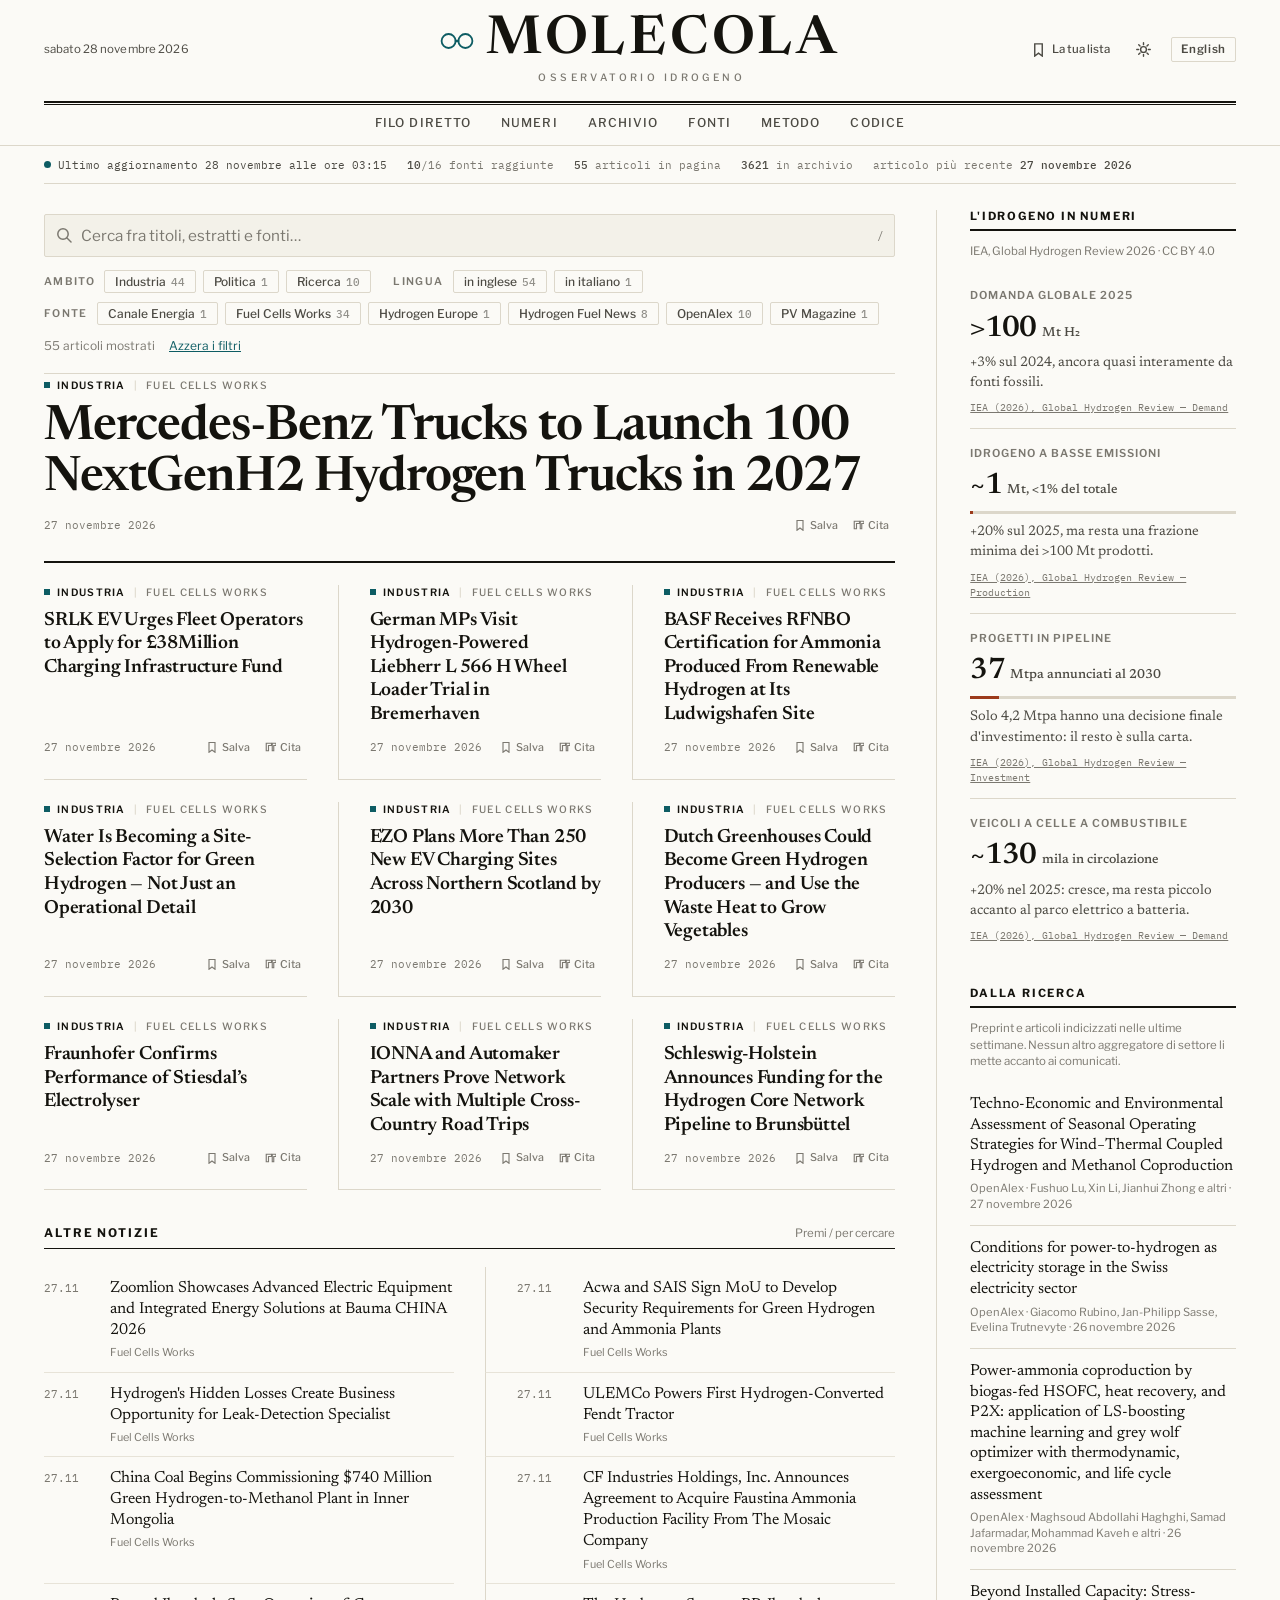
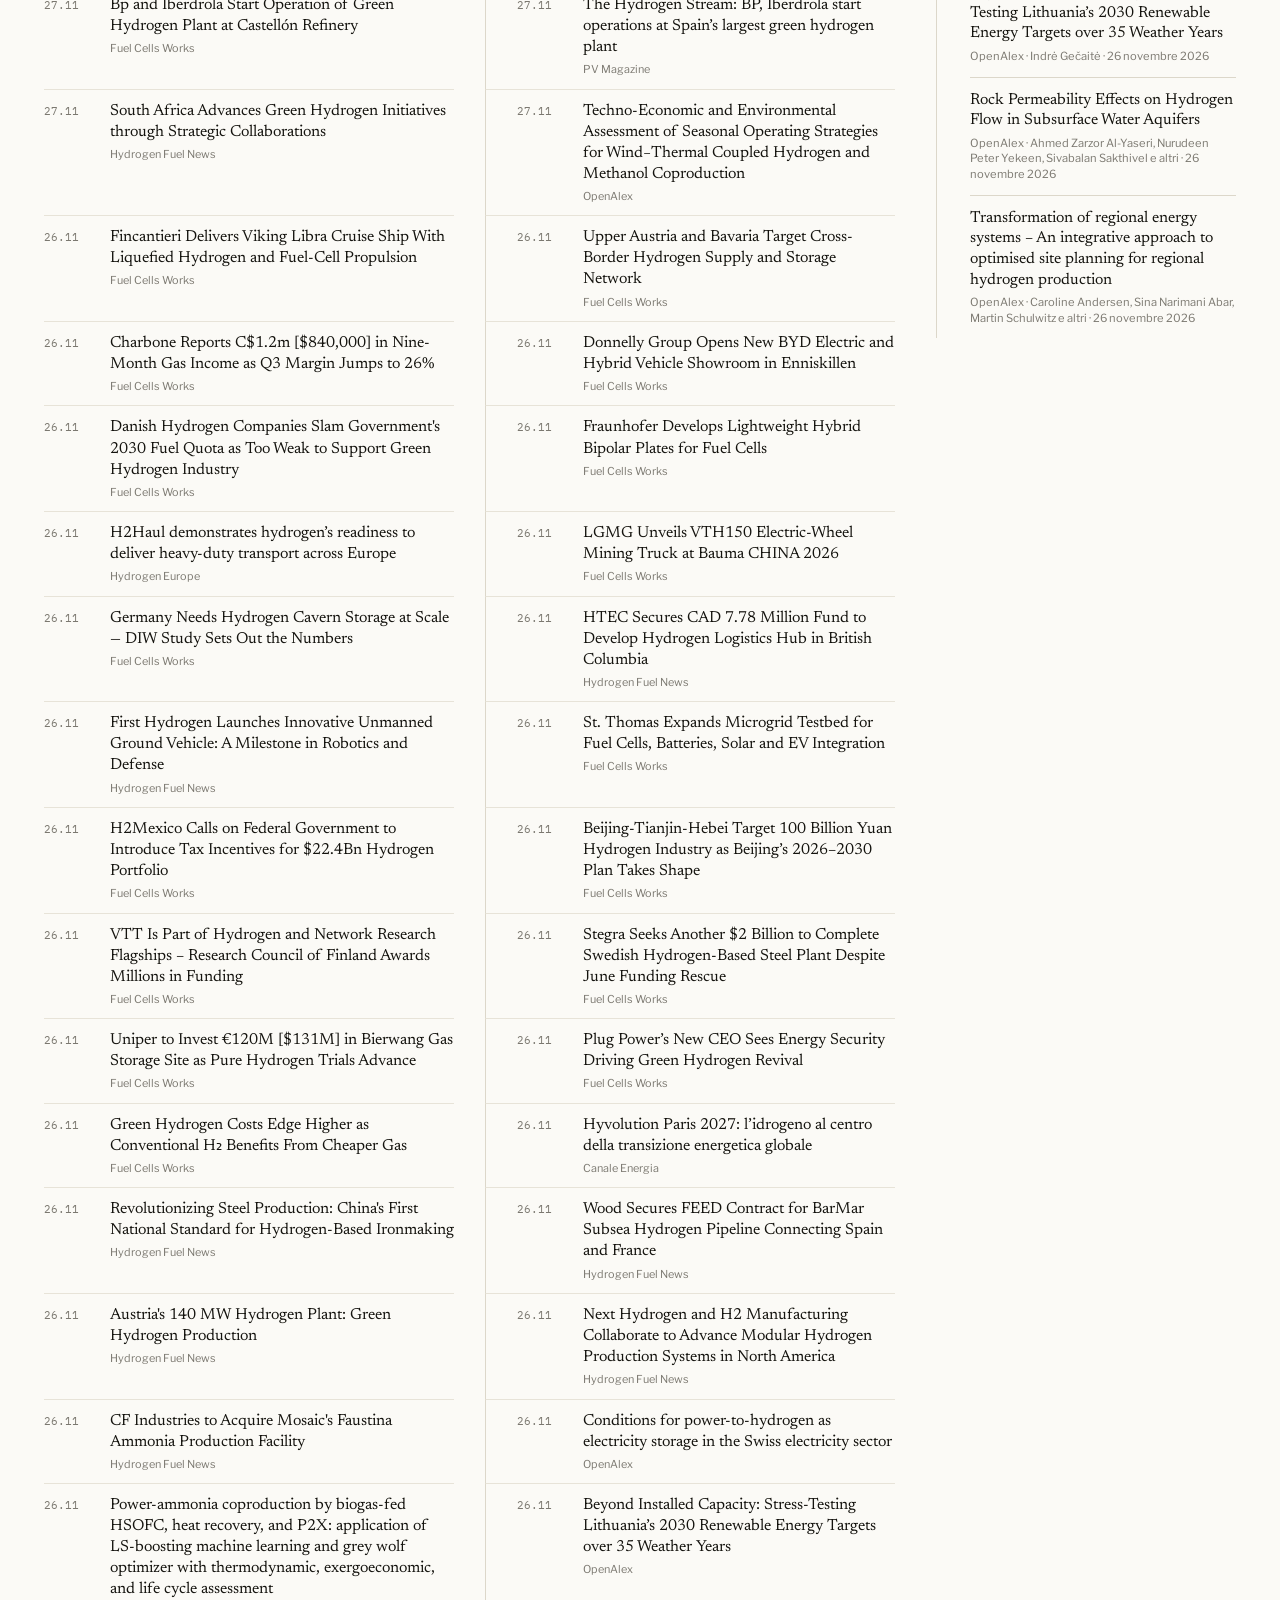
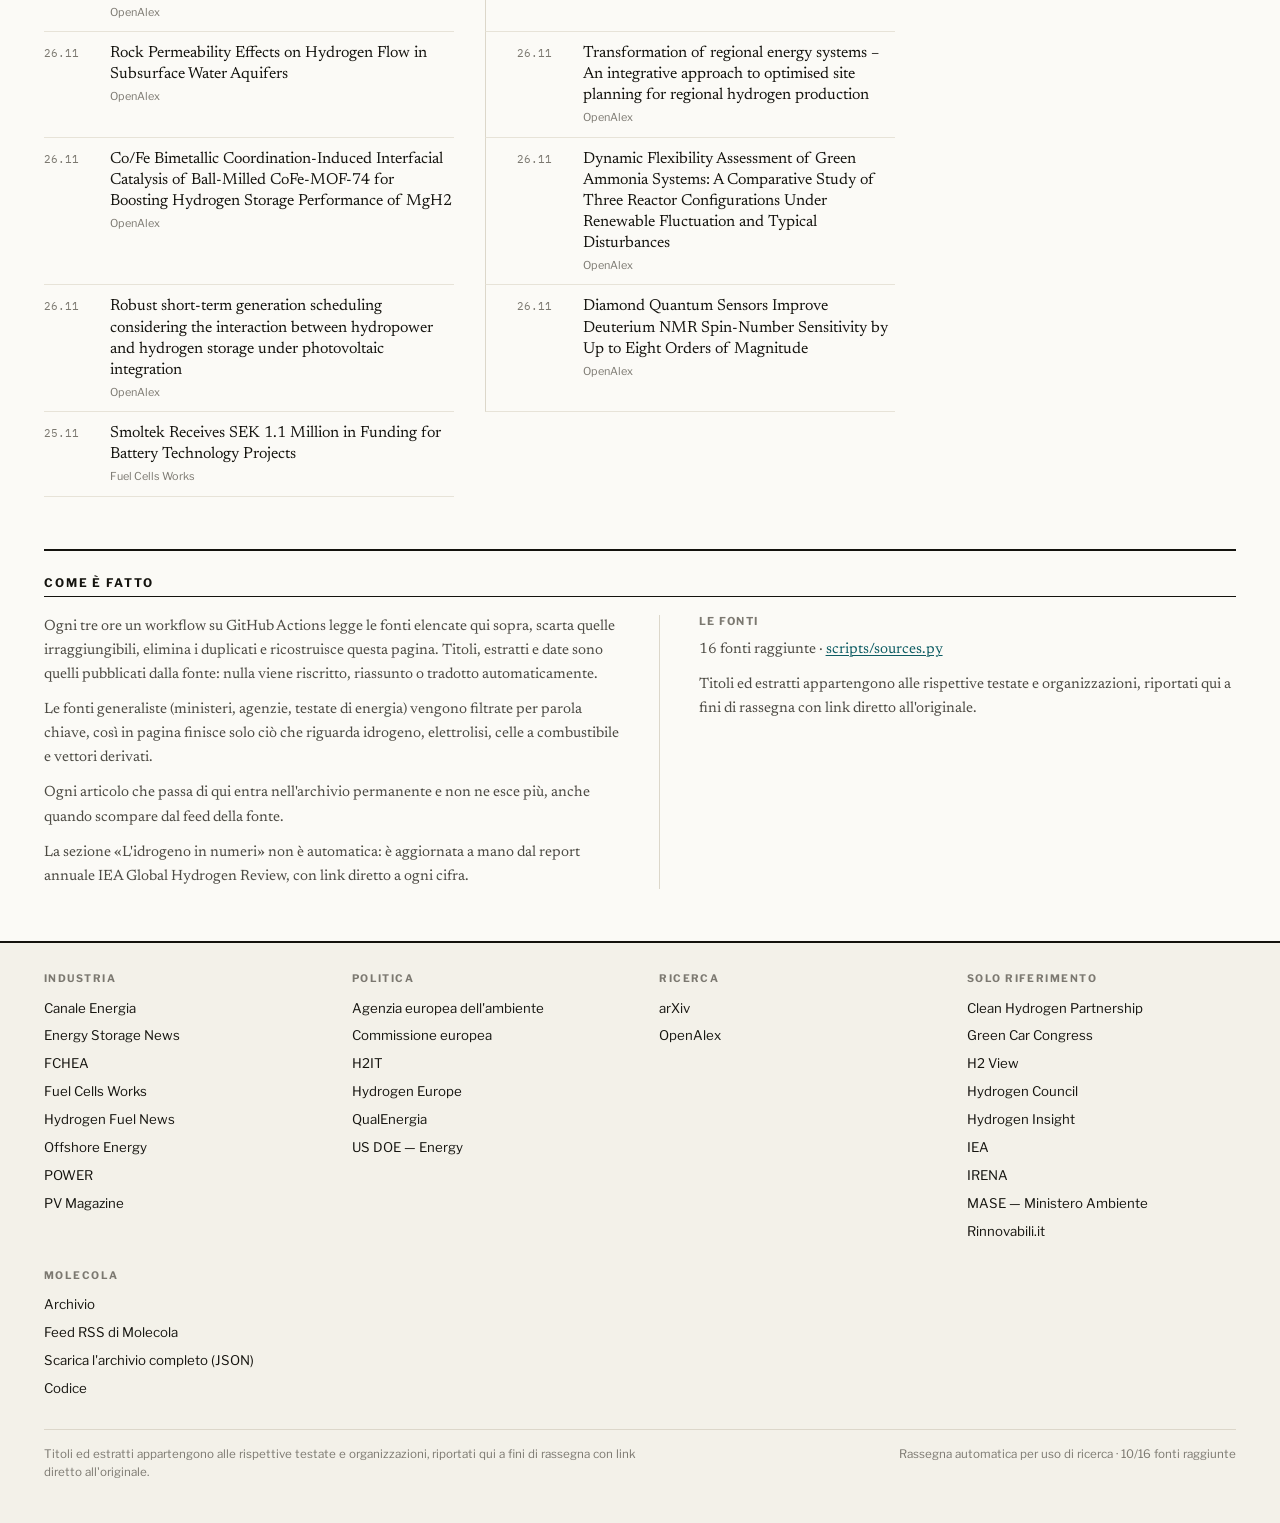
==== commit 4ff50ce0: "Aggiornamento automatico" ====
--- a/index.html
+++ b/index.html
@@ -46,7 +46,7 @@
   <div class="wrap">
     <div class="masthead-top">
       <div class="masthead-side left">
-        <span class="dateline">venerdì 27 novembre 2026</span>
+        <span class="dateline">sabato 28 novembre 2026</span>
       </div>
       <a class="wordmark" href="index.html">
         <span class="wordmark-row">
@@ -81,10 +81,10 @@
 <div class="wrap"><div class="status">
   <span class="status-live"><span class="live-dot" aria-hidden="true"></span>
     Ultimo aggiornamento
-    <time datetime="2026-11-27T21:05:38+00:00" data-localtime>27 novembre 2026 · 21:05 UTC</time></span>
+    <time datetime="2026-11-28T03:15:26+00:00" data-localtime>28 novembre 2026 · 03:15 UTC</time></span>
   <span><b>10</b>/16 fonti raggiunte</span>
   <span><b>55</b> articoli in pagina</span>
-  <span><b>3619</b> in archivio</span>
+  <span><b>3621</b> in archivio</span>
   <span>articolo più recente <b>27 novembre 2026</b></span>
   
 </div></div>
@@ -119,7 +119,12 @@
   <div class="story-meta"><span>27 novembre 2026</span><span class="story-actions"><button class="act" type="button" data-action="save" aria-pressed="false" title="Salva nella tua lista (resta su questo browser)"><svg viewBox="0 0 16 16" fill="none" stroke="currentColor" stroke-width="1.5" stroke-linecap="round" aria-hidden="true"><path d="M4 2h8v13l-4-3-4 3z"/></svg><span>Salva</span></button><button class="act" type="button" data-action="cite" title="Copia la citazione negli appunti"><svg viewBox="0 0 16 16" fill="none" stroke="currentColor" stroke-width="1.5" stroke-linecap="round" aria-hidden="true"><path d="M3 3h7v3H6v7H3z"/><path d="M11 3h5v3h-3v7h-2z"/></svg><span>Cita</span></button></span></div>
 </article>
           <div class="stories">
-            <article class="story" id="item-7632e5fd9bdaf145" data-id="7632e5fd9bdaf145" data-searchable data-category="industria" data-source="fuel-cells-works" data-source-name="Fuel Cells Works" data-lang="en" data-date="2026-11-27T16:37:32+00:00" data-title="german mps visit hydrogen-powered liebherr l 566 h wheel loader trial in bremerhaven">
+            <article class="story" id="item-1dab10459b7ca2c0" data-id="1dab10459b7ca2c0" data-searchable data-category="industria" data-source="fuel-cells-works" data-source-name="Fuel Cells Works" data-lang="en" data-date="2026-11-27T16:39:21+00:00" data-title="srlk ev urges fleet operators to apply for £38million charging infrastructure fund">
+  <p class="story-kicker"><span class="cat">Industria</span><span class="sep">|</span><span class="src">Fuel Cells Works</span></p>
+  <h3><a href="https://fuelcellsworks.com/2026/11/26/electric/srlk-ev-urges-fleet-operators-to-apply-for-38million-charging-infrastructure-fund" data-role="title" target="_blank" rel="noopener">SRLK EV Urges Fleet Operators to Apply for £38Million Charging Infrastructure Fund</a></h3>
+  
+  <div class="story-meta"><span>27 novembre 2026</span><span class="story-actions"><button class="act" type="button" data-action="save" aria-pressed="false" title="Salva nella tua lista (resta su questo browser)"><svg viewBox="0 0 16 16" fill="none" stroke="currentColor" stroke-width="1.5" stroke-linecap="round" aria-hidden="true"><path d="M4 2h8v13l-4-3-4 3z"/></svg><span>Salva</span></button><button class="act" type="button" data-action="cite" title="Copia la citazione negli appunti"><svg viewBox="0 0 16 16" fill="none" stroke="currentColor" stroke-width="1.5" stroke-linecap="round" aria-hidden="true"><path d="M3 3h7v3H6v7H3z"/><path d="M11 3h5v3h-3v7h-2z"/></svg><span>Cita</span></button></span></div>
+</article><article class="story" id="item-7632e5fd9bdaf145" data-id="7632e5fd9bdaf145" data-searchable data-category="industria" data-source="fuel-cells-works" data-source-name="Fuel Cells Works" data-lang="en" data-date="2026-11-27T16:37:32+00:00" data-title="german mps visit hydrogen-powered liebherr l 566 h wheel loader trial in bremerhaven">
   <p class="story-kicker"><span class="cat">Industria</span><span class="sep">|</span><span class="src">Fuel Cells Works</span></p>
   <h3><a href="https://fuelcellsworks.com/2026/11/26/fuel-cells/german-mps-visit-hydrogen-powered-liebherr-l-566-h-wheel-loader-trial-in-bremerhaven" data-role="title" target="_blank" rel="noopener">German MPs Visit Hydrogen-Powered Liebherr L 566 H Wheel Loader Trial in Bremerhaven</a></h3>
   
@@ -134,6 +139,11 @@
   <h3><a href="https://fuelcellsworks.com/2026/11/24/h2/water-is-becoming-a-site-selection-factor-for-green-hydrogen-not-just-an-operational-detail" data-role="title" target="_blank" rel="noopener">Water Is Becoming a Site-Selection Factor for Green Hydrogen — Not Just an Operational Detail</a></h3>
   
   <div class="story-meta"><span>27 novembre 2026</span><span class="story-actions"><button class="act" type="button" data-action="save" aria-pressed="false" title="Salva nella tua lista (resta su questo browser)"><svg viewBox="0 0 16 16" fill="none" stroke="currentColor" stroke-width="1.5" stroke-linecap="round" aria-hidden="true"><path d="M4 2h8v13l-4-3-4 3z"/></svg><span>Salva</span></button><button class="act" type="button" data-action="cite" title="Copia la citazione negli appunti"><svg viewBox="0 0 16 16" fill="none" stroke="currentColor" stroke-width="1.5" stroke-linecap="round" aria-hidden="true"><path d="M3 3h7v3H6v7H3z"/><path d="M11 3h5v3h-3v7h-2z"/></svg><span>Cita</span></button></span></div>
+</article><article class="story" id="item-ef771227f72a3023" data-id="ef771227f72a3023" data-searchable data-category="industria" data-source="fuel-cells-works" data-source-name="Fuel Cells Works" data-lang="en" data-date="2026-11-27T16:01:15+00:00" data-title="ezo plans more than 250 new ev charging sites across northern scotland by 2030">
+  <p class="story-kicker"><span class="cat">Industria</span><span class="sep">|</span><span class="src">Fuel Cells Works</span></p>
+  <h3><a href="https://fuelcellsworks.com/2026/11/26/electric/ezo-plans-more-than-250-new-ev-charging-sites-across-northern-scotland-by-2030" data-role="title" target="_blank" rel="noopener">EZO Plans More Than 250 New EV Charging Sites Across Northern Scotland by 2030</a></h3>
+  
+  <div class="story-meta"><span>27 novembre 2026</span><span class="story-actions"><button class="act" type="button" data-action="save" aria-pressed="false" title="Salva nella tua lista (resta su questo browser)"><svg viewBox="0 0 16 16" fill="none" stroke="currentColor" stroke-width="1.5" stroke-linecap="round" aria-hidden="true"><path d="M4 2h8v13l-4-3-4 3z"/></svg><span>Salva</span></button><button class="act" type="button" data-action="cite" title="Copia la citazione negli appunti"><svg viewBox="0 0 16 16" fill="none" stroke="currentColor" stroke-width="1.5" stroke-linecap="round" aria-hidden="true"><path d="M3 3h7v3H6v7H3z"/><path d="M11 3h5v3h-3v7h-2z"/></svg><span>Cita</span></button></span></div>
 </article><article class="story" id="item-b3f23e584d958e6e" data-id="b3f23e584d958e6e" data-searchable data-category="industria" data-source="fuel-cells-works" data-source-name="Fuel Cells Works" data-lang="en" data-date="2026-11-27T15:59:49+00:00" data-title="dutch greenhouses could become green hydrogen producers — and use the waste heat to grow vegetables">
   <p class="story-kicker"><span class="cat">Industria</span><span class="sep">|</span><span class="src">Fuel Cells Works</span></p>
   <h3><a href="https://fuelcellsworks.com/2026/11/26/h2/dutch-greenhouses-could-become-green-hydrogen-producers-and-use-the-waste-heat-to-grow-vegetables" data-role="title" target="_blank" rel="noopener">Dutch Greenhouses Could Become Green Hydrogen Producers — and Use the Waste Heat to Grow Vegetables</a></h3>
@@ -152,16 +162,6 @@
 </article><article class="story" id="item-e82f51618cd41a28" data-id="e82f51618cd41a28" data-searchable data-category="industria" data-source="fuel-cells-works" data-source-name="Fuel Cells Works" data-lang="en" data-date="2026-11-27T15:37:25+00:00" data-title="schleswig-holstein announces funding for the hydrogen core network pipeline to brunsbüttel">
   <p class="story-kicker"><span class="cat">Industria</span><span class="sep">|</span><span class="src">Fuel Cells Works</span></p>
   <h3><a href="https://fuelcellsworks.com/2026/11/26/electrolyzer/schleswig-holstein-announces-funding-for-the-hydrogen-core-network-pipeline-to-brunsbuttel" data-role="title" target="_blank" rel="noopener">Schleswig-Holstein Announces Funding for the Hydrogen Core Network Pipeline to Brunsbüttel</a></h3>
-  
-  <div class="story-meta"><span>27 novembre 2026</span><span class="story-actions"><button class="act" type="button" data-action="save" aria-pressed="false" title="Salva nella tua lista (resta su questo browser)"><svg viewBox="0 0 16 16" fill="none" stroke="currentColor" stroke-width="1.5" stroke-linecap="round" aria-hidden="true"><path d="M4 2h8v13l-4-3-4 3z"/></svg><span>Salva</span></button><button class="act" type="button" data-action="cite" title="Copia la citazione negli appunti"><svg viewBox="0 0 16 16" fill="none" stroke="currentColor" stroke-width="1.5" stroke-linecap="round" aria-hidden="true"><path d="M3 3h7v3H6v7H3z"/><path d="M11 3h5v3h-3v7h-2z"/></svg><span>Cita</span></button></span></div>
-</article><article class="story" id="item-8b05b0f96dd43450" data-id="8b05b0f96dd43450" data-searchable data-category="industria" data-source="fuel-cells-works" data-source-name="Fuel Cells Works" data-lang="en" data-date="2026-11-27T15:29:37+00:00" data-title="zoomlion showcases advanced electric equipment and integrated energy solutions at bauma china 2026">
-  <p class="story-kicker"><span class="cat">Industria</span><span class="sep">|</span><span class="src">Fuel Cells Works</span></p>
-  <h3><a href="https://fuelcellsworks.com/2026/11/27/battery/zoomlion-showcases-advanced-electric-equipment-and-integrated-energy-solutions-at-bauma-china-2026" data-role="title" target="_blank" rel="noopener">Zoomlion Showcases Advanced Electric Equipment and Integrated Energy Solutions at Bauma CHINA 2026</a></h3>
-  
-  <div class="story-meta"><span>27 novembre 2026</span><span class="story-actions"><button class="act" type="button" data-action="save" aria-pressed="false" title="Salva nella tua lista (resta su questo browser)"><svg viewBox="0 0 16 16" fill="none" stroke="currentColor" stroke-width="1.5" stroke-linecap="round" aria-hidden="true"><path d="M4 2h8v13l-4-3-4 3z"/></svg><span>Salva</span></button><button class="act" type="button" data-action="cite" title="Copia la citazione negli appunti"><svg viewBox="0 0 16 16" fill="none" stroke="currentColor" stroke-width="1.5" stroke-linecap="round" aria-hidden="true"><path d="M3 3h7v3H6v7H3z"/><path d="M11 3h5v3h-3v7h-2z"/></svg><span>Cita</span></button></span></div>
-</article><article class="story" id="item-12a7abb7cef06585" data-id="12a7abb7cef06585" data-searchable data-category="industria" data-source="fuel-cells-works" data-source-name="Fuel Cells Works" data-lang="en" data-date="2026-11-27T15:09:56+00:00" data-title="acwa and sais sign mou to develop security requirements for green hydrogen and ammonia plants">
-  <p class="story-kicker"><span class="cat">Industria</span><span class="sep">|</span><span class="src">Fuel Cells Works</span></p>
-  <h3><a href="https://fuelcellsworks.com/2026/11/27/h2/sais-acwa-sign-mou-to-develop-industrial-security-requirements-for-green-hydrogen-green-ammonia-facilities" data-role="title" target="_blank" rel="noopener">Acwa and SAIS Sign MoU to Develop Security Requirements for Green Hydrogen and Ammonia Plants</a></h3>
   
   <div class="story-meta"><span>27 novembre 2026</span><span class="story-actions"><button class="act" type="button" data-action="save" aria-pressed="false" title="Salva nella tua lista (resta su questo browser)"><svg viewBox="0 0 16 16" fill="none" stroke="currentColor" stroke-width="1.5" stroke-linecap="round" aria-hidden="true"><path d="M4 2h8v13l-4-3-4 3z"/></svg><span>Salva</span></button><button class="act" type="button" data-action="cite" title="Copia la citazione negli appunti"><svg viewBox="0 0 16 16" fill="none" stroke="currentColor" stroke-width="1.5" stroke-linecap="round" aria-hidden="true"><path d="M3 3h7v3H6v7H3z"/><path d="M11 3h5v3h-3v7h-2z"/></svg><span>Cita</span></button></span></div>
 </article>
@@ -170,7 +170,19 @@
             <h2>Altre notizie</h2>
             <span class="note">Premi / per cercare</span>
           </div>
-          <h3 class="day-head">Oggi</h3><div class="digest"><article class="digest-item" id="item-980a137c946ec49d" data-id="980a137c946ec49d" data-searchable data-category="industria" data-source="fuel-cells-works" data-source-name="Fuel Cells Works" data-lang="en" data-date="2026-11-27T15:04:31+00:00" data-title="hydrogen&#x27;s hidden losses create business opportunity for leak-detection specialist">
+          <h3 class="day-head">Ieri</h3><div class="digest"><article class="digest-item" id="item-8b05b0f96dd43450" data-id="8b05b0f96dd43450" data-searchable data-category="industria" data-source="fuel-cells-works" data-source-name="Fuel Cells Works" data-lang="en" data-date="2026-11-27T15:29:37+00:00" data-title="zoomlion showcases advanced electric equipment and integrated energy solutions at bauma china 2026">
+  <span class="digest-date">27.11</span>
+  <div>
+    <p class="digest-title"><a href="https://fuelcellsworks.com/2026/11/27/battery/zoomlion-showcases-advanced-electric-equipment-and-integrated-energy-solutions-at-bauma-china-2026" data-role="title" target="_blank" rel="noopener">Zoomlion Showcases Advanced Electric Equipment and Integrated Energy Solutions at Bauma CHINA 2026</a></p>
+    <span class="digest-src">Fuel Cells Works</span>
+  </div>
+</article><article class="digest-item" id="item-12a7abb7cef06585" data-id="12a7abb7cef06585" data-searchable data-category="industria" data-source="fuel-cells-works" data-source-name="Fuel Cells Works" data-lang="en" data-date="2026-11-27T15:09:56+00:00" data-title="acwa and sais sign mou to develop security requirements for green hydrogen and ammonia plants">
+  <span class="digest-date">27.11</span>
+  <div>
+    <p class="digest-title"><a href="https://fuelcellsworks.com/2026/11/27/h2/sais-acwa-sign-mou-to-develop-industrial-security-requirements-for-green-hydrogen-green-ammonia-facilities" data-role="title" target="_blank" rel="noopener">Acwa and SAIS Sign MoU to Develop Security Requirements for Green Hydrogen and Ammonia Plants</a></p>
+    <span class="digest-src">Fuel Cells Works</span>
+  </div>
+</article><article class="digest-item" id="item-980a137c946ec49d" data-id="980a137c946ec49d" data-searchable data-category="industria" data-source="fuel-cells-works" data-source-name="Fuel Cells Works" data-lang="en" data-date="2026-11-27T15:04:31+00:00" data-title="hydrogen&#x27;s hidden losses create business opportunity for leak-detection specialist">
   <span class="digest-date">27.11</span>
   <div>
     <p class="digest-title"><a href="https://fuelcellsworks.com/2026/11/21/h2/hydrogen-leak-detection-start-up-targets-billion-euro-losses-from-invisible-h-escapes" data-role="title" target="_blank" rel="noopener">Hydrogen&#x27;s Hidden Losses Create Business Opportunity for Leak-Detection Specialist</a></p>
@@ -218,7 +230,7 @@
     <p class="digest-title"><a href="https://doi.org/10.1021/acssuschemeng.6c10112" data-role="title" target="_blank" rel="noopener">Techno-Economic and Environmental Assessment of Seasonal Operating Strategies for Wind−Thermal Coupled Hydrogen and Methanol Coproduction</a></p>
     <span class="digest-src">OpenAlex</span>
   </div>
-</article></div><h3 class="day-head">Ieri</h3><div class="digest"><article class="digest-item" id="item-4eb116939c0c0f9f" data-id="4eb116939c0c0f9f" data-searchable data-category="industria" data-source="fuel-cells-works" data-source-name="Fuel Cells Works" data-lang="en" data-date="2026-11-26T16:24:14+00:00" data-title="fincantieri delivers viking libra cruise ship with liquefied hydrogen and fuel-cell propulsion">
+</article></div><h3 class="day-head">Questa settimana</h3><div class="digest"><article class="digest-item" id="item-4eb116939c0c0f9f" data-id="4eb116939c0c0f9f" data-searchable data-category="industria" data-source="fuel-cells-works" data-source-name="Fuel Cells Works" data-lang="en" data-date="2026-11-26T16:24:14+00:00" data-title="fincantieri delivers viking libra cruise ship with liquefied hydrogen and fuel-cell propulsion">
   <span class="digest-date">26.11</span>
   <div>
     <p class="digest-title"><a href="https://fuelcellsworks.com/2026/11/26/electrolyzer/fincantieri-delivers-viking-libra-cruise-ship-with-liquefied-hydrogen-and-fuel-cell-propulsion" data-role="title" target="_blank" rel="noopener">Fincantieri Delivers Viking Libra Cruise Ship With Liquefied Hydrogen and Fuel-Cell Propulsion</a></p>
@@ -422,22 +434,10 @@
     <p class="digest-title"><a href="https://doi.org/10.5281/zenodo.24551334" data-role="title" target="_blank" rel="noopener">Diamond Quantum Sensors Improve Deuterium NMR Spin-Number Sensitivity by Up to Eight Orders of Magnitude</a></p>
     <span class="digest-src">OpenAlex</span>
   </div>
-</article></div><h3 class="day-head">Questa settimana</h3><div class="digest"><article class="digest-item" id="item-8ffc657946b75928" data-id="8ffc657946b75928" data-searchable data-category="industria" data-source="fuel-cells-works" data-source-name="Fuel Cells Works" data-lang="en" data-date="2026-11-25T17:27:45+00:00" data-title="smoltek receives sek 1.1 million in funding for battery technology projects">
+</article><article class="digest-item" id="item-8ffc657946b75928" data-id="8ffc657946b75928" data-searchable data-category="industria" data-source="fuel-cells-works" data-source-name="Fuel Cells Works" data-lang="en" data-date="2026-11-25T17:27:45+00:00" data-title="smoltek receives sek 1.1 million in funding for battery technology projects">
   <span class="digest-date">25.11</span>
   <div>
     <p class="digest-title"><a href="https://fuelcellsworks.com/2026/11/25/battery/smoltek-receives-sek-1-1-million-in-funding-for-battery-technology-projects" data-role="title" target="_blank" rel="noopener">Smoltek Receives SEK 1.1 Million in Funding for Battery Technology Projects</a></p>
-    <span class="digest-src">Fuel Cells Works</span>
-  </div>
-</article><article class="digest-item" id="item-d217600bfdc80b5d" data-id="d217600bfdc80b5d" data-searchable data-category="industria" data-source="fuel-cells-works" data-source-name="Fuel Cells Works" data-lang="en" data-date="2026-11-25T17:16:25+00:00" data-title="yanmar unveils new multi-fuel marine engine lineup including hydrogen-fired model">
-  <span class="digest-date">25.11</span>
-  <div>
-    <p class="digest-title"><a href="https://fuelcellsworks.com/2026/11/19/h2/yanmar-unveils-new-multi-fuel-marine-engine-lineup-including-hydrogen-fired-model" data-role="title" target="_blank" rel="noopener">Yanmar Unveils New Multi-Fuel Marine Engine Lineup Including Hydrogen-Fired Model</a></p>
-    <span class="digest-src">Fuel Cells Works</span>
-  </div>
-</article><article class="digest-item" id="item-9ca408aea594bbc2" data-id="9ca408aea594bbc2" data-searchable data-category="industria" data-source="fuel-cells-works" data-source-name="Fuel Cells Works" data-lang="en" data-date="2026-11-25T17:16:04+00:00" data-title="lower thames crossing becomes world’s first project to deploy volvo a40 electric">
-  <span class="digest-date">25.11</span>
-  <div>
-    <p class="digest-title"><a href="https://fuelcellsworks.com/2026/11/25/electric/lower-thames-crossing-becomes-world-s-first-project-to-deploy-volvo-a40-electric" data-role="title" target="_blank" rel="noopener">Lower Thames Crossing Becomes World’s First Project to Deploy Volvo A40 Electric</a></p>
     <span class="digest-src">Fuel Cells Works</span>
   </div>
 </article></div>
